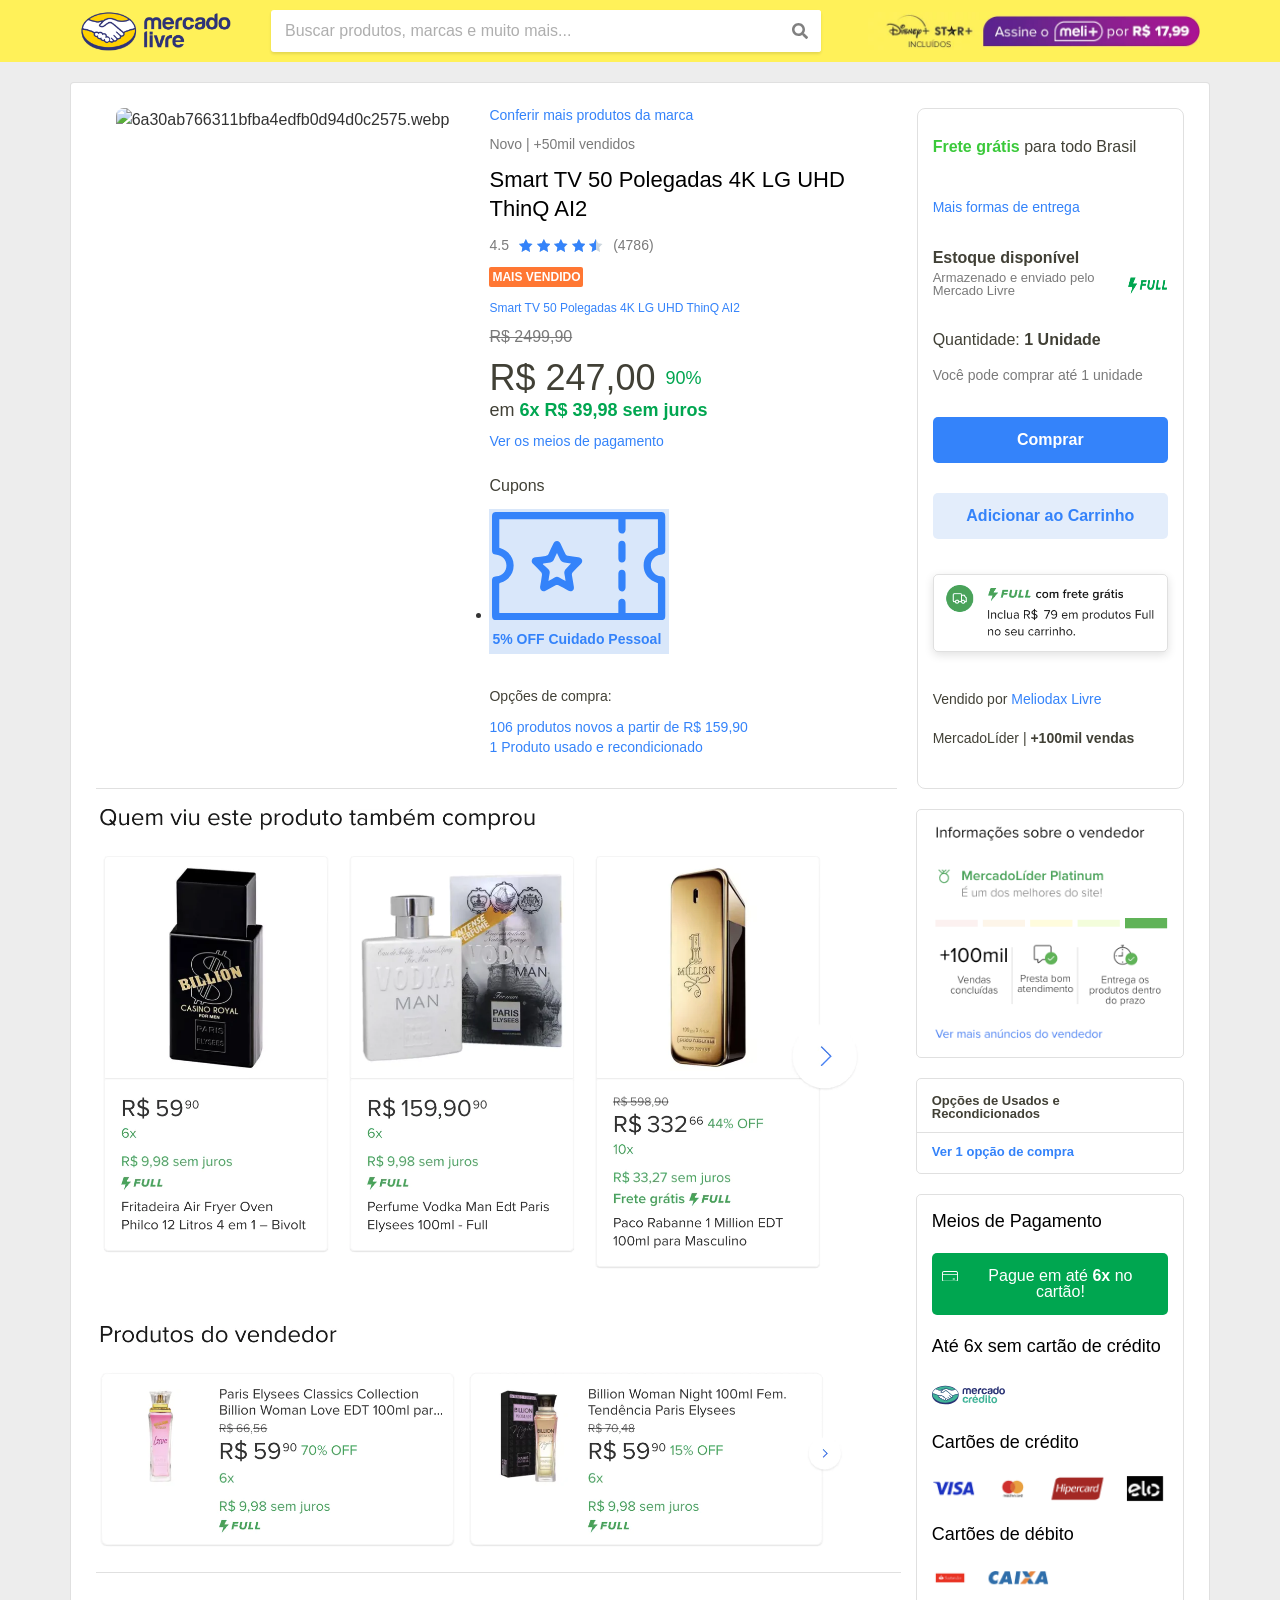
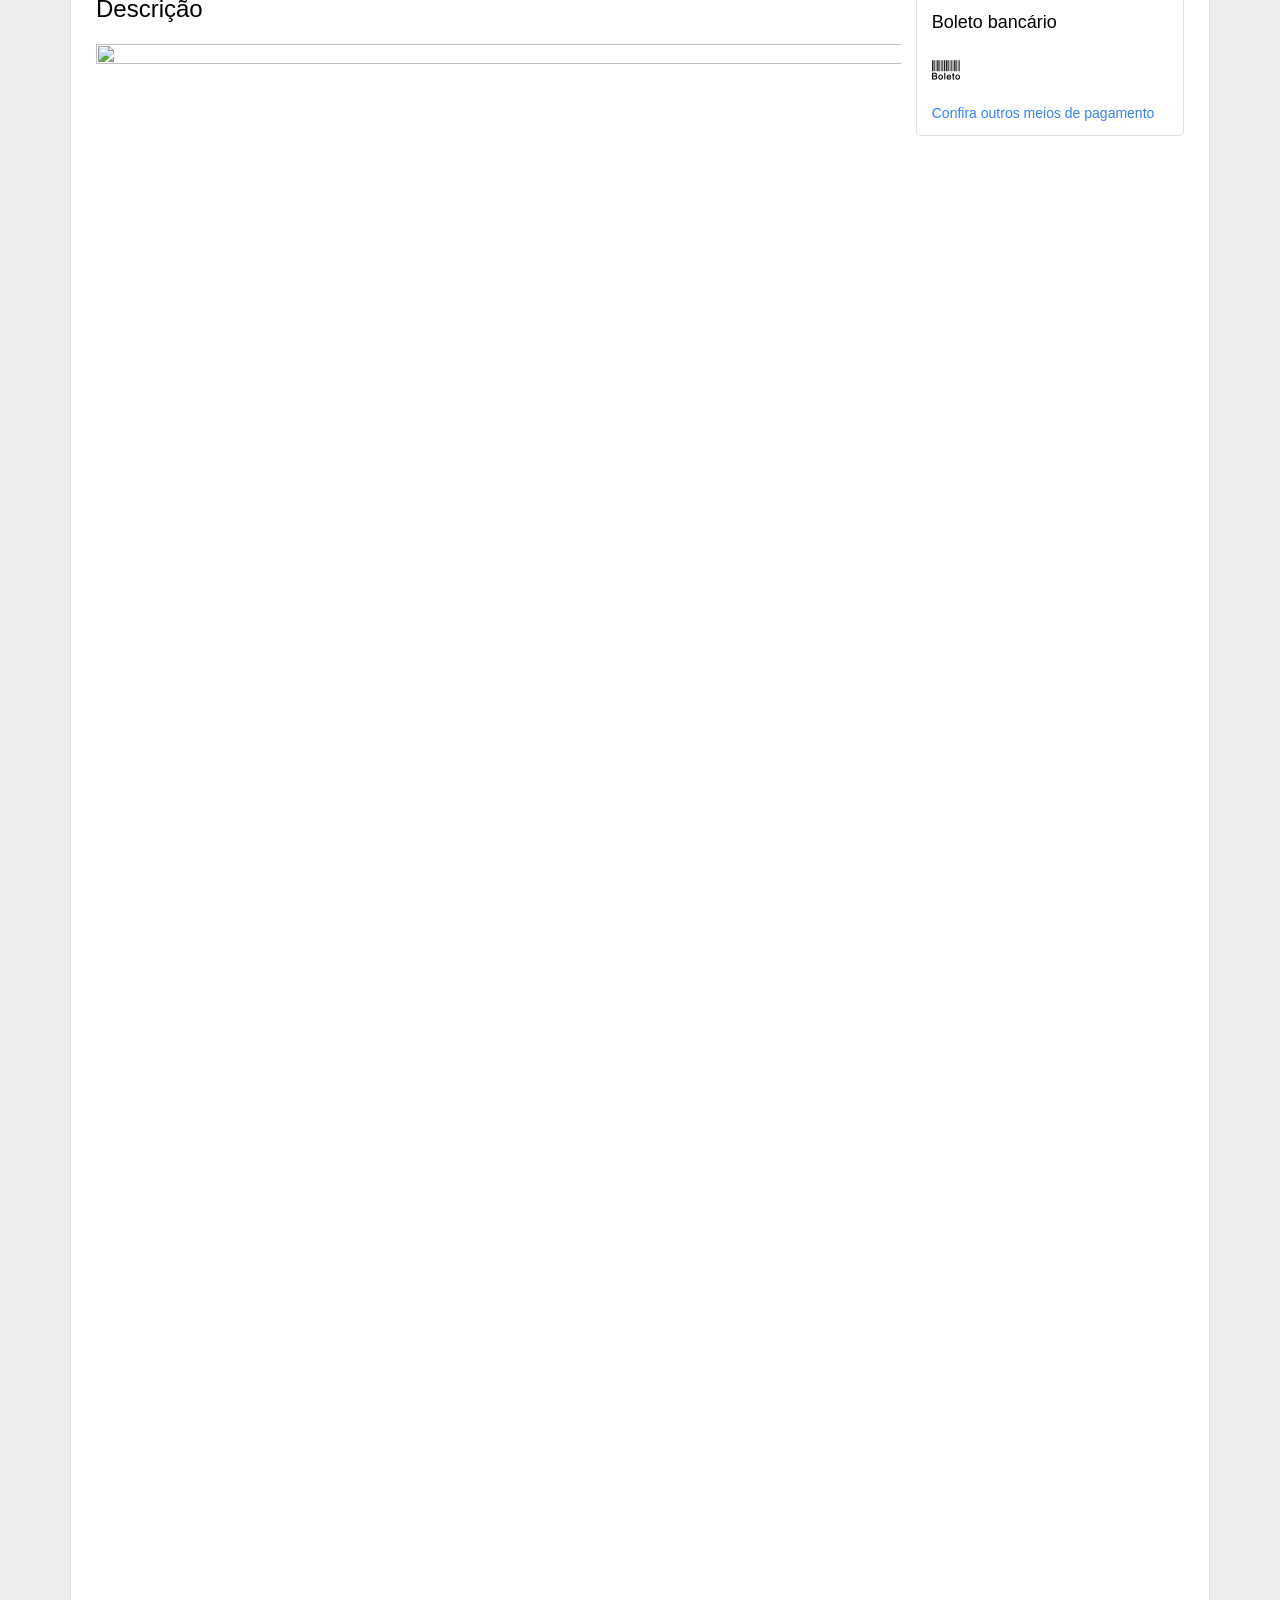
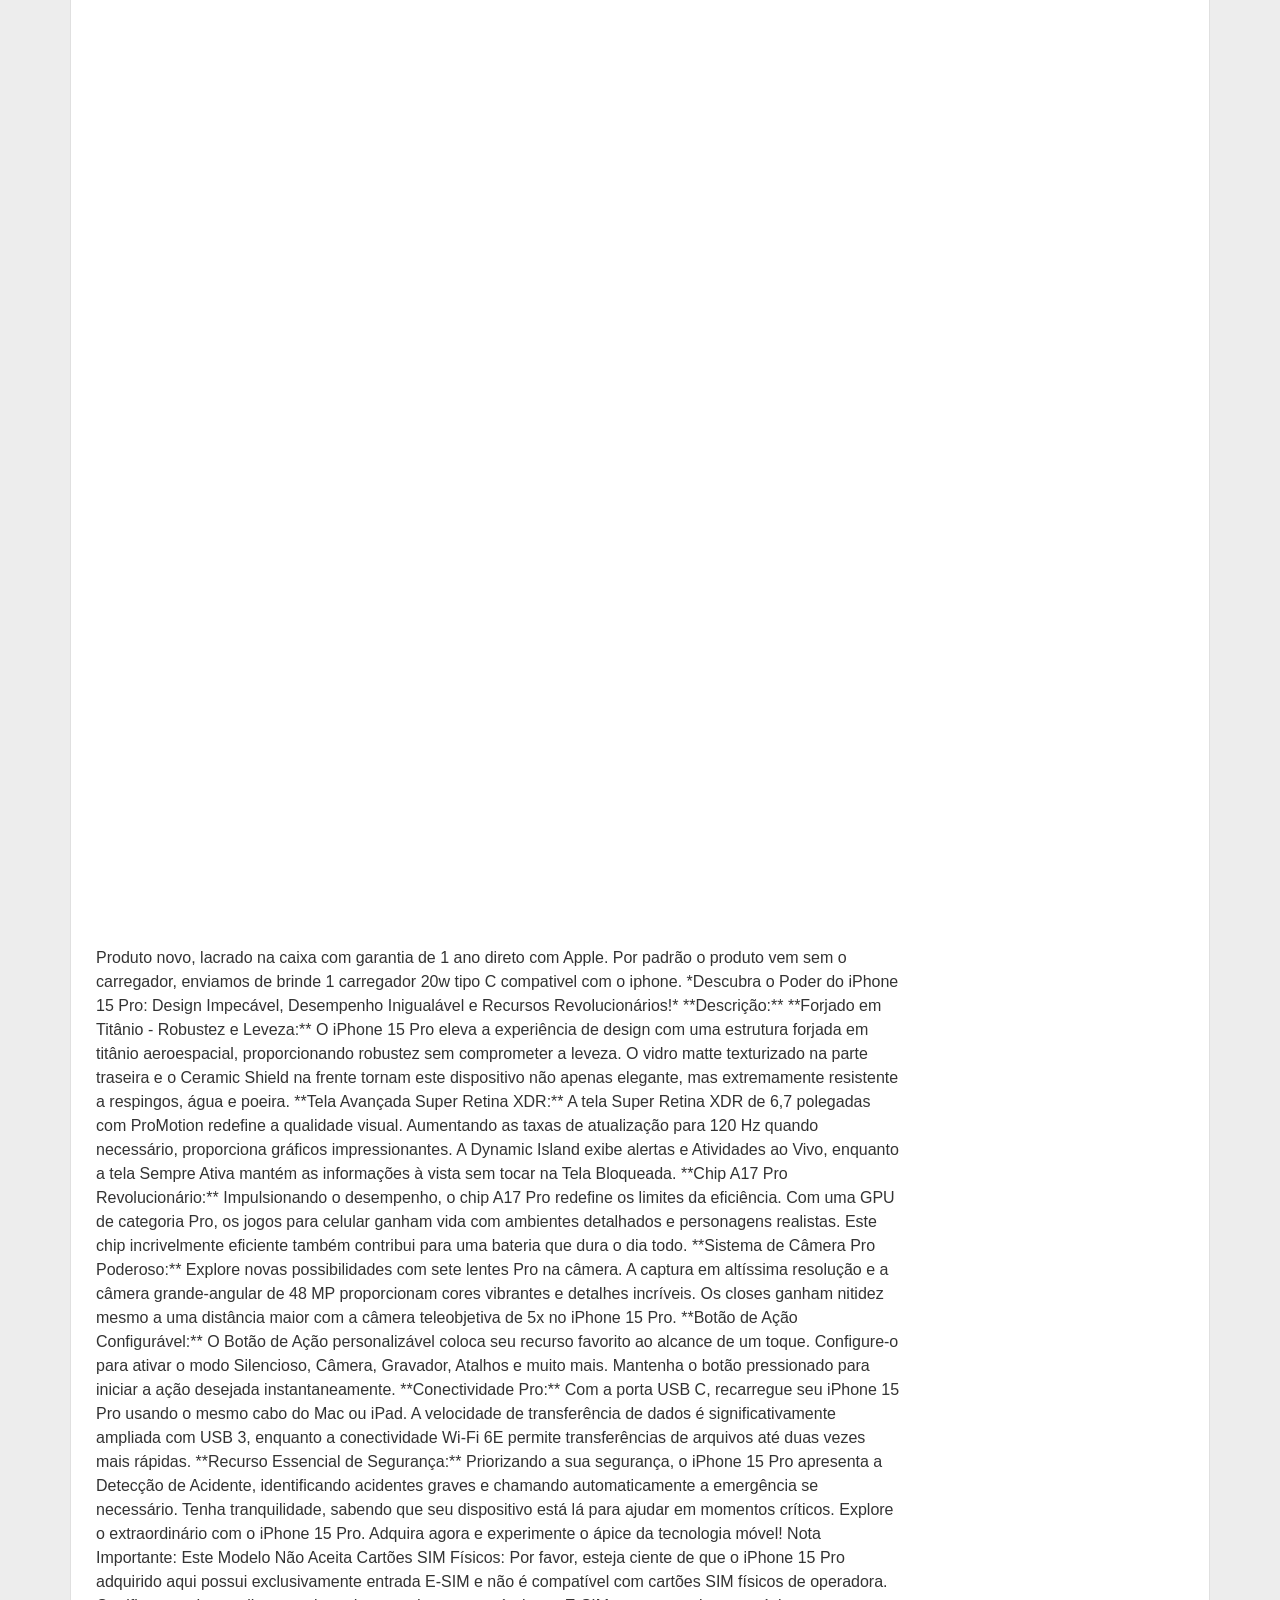
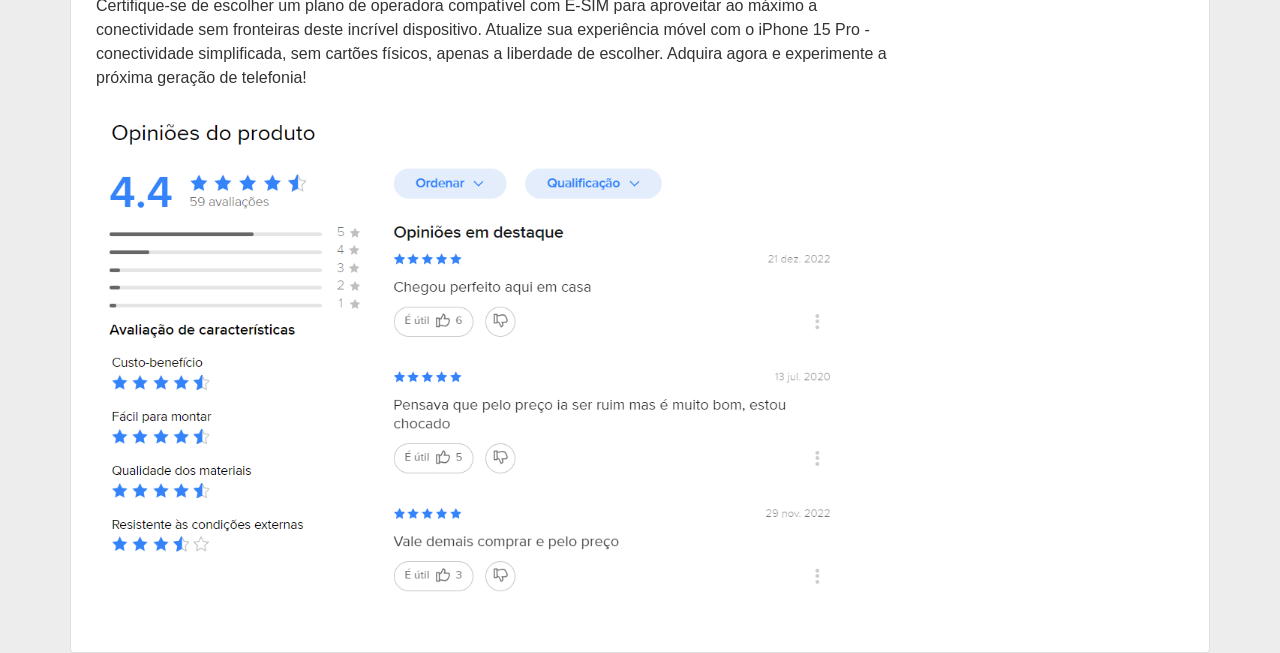
==== iphone/tv/index.htm @ b8cba5ad "Update index.htm" ====
﻿<!DOCTYPE html>
<html lang="en-US">

<head>
	<meta charset="UTF-8">
	<title>ML V3 - Mercado Livre</title>
	<meta name='robots' content='max-image-preview:large'>
	<link rel="alternate" type="application/rss+xml" title="Mercado Livre &raquo; Feed" href="./assets/feed.xml">
	<link rel="alternate" type="application/rss+xml" title="Mercado Livre &raquo; Comments Feed" href="assets/comments/feed.xml">
		<link rel="stylesheet" href="../releases/v6.0.0-beta3/css/all.css">
	<script>
		window._wpemojiSettings = { "baseUrl": "https:\/\/s.w.org\/images\/core\/emoji\/14.0.0\/72x72\/", "ext": ".png", "svgUrl": "https:\/\/s.w.org\/images\/core\/emoji\/14.0.0\/svg\/", "svgExt": ".svg", "source": { "concatemoji": "https:\/\/liquidamlivre.store\/wp-includes\/js\/wp-emoji-release.min.js?ver=6.4.2" } };
		/*! This file is auto-generated */
		!function (i, n) { var o, s, e; function c(e) { try { var t = { supportTests: e, timestamp: (new Date).valueOf() }; sessionStorage.setItem(o, JSON.stringify(t)) } catch (e) { } } function p(e, t, n) { e.clearRect(0, 0, e.canvas.width, e.canvas.height), e.fillText(t, 0, 0); var t = new Uint32Array(e.getImageData(0, 0, e.canvas.width, e.canvas.height).data), r = (e.clearRect(0, 0, e.canvas.width, e.canvas.height), e.fillText(n, 0, 0), new Uint32Array(e.getImageData(0, 0, e.canvas.width, e.canvas.height).data)); return t.every(function (e, t) { return e === r[t] }) } function u(e, t, n) { switch (t) { case "flag": return n(e, "\ud83c\udff3\ufe0f\u200d\u26a7\ufe0f", "\ud83c\udff3\ufe0f\u200b\u26a7\ufe0f") ? !1 : !n(e, "\ud83c\uddfa\ud83c\uddf3", "\ud83c\uddfa\u200b\ud83c\uddf3") && !n(e, "\ud83c\udff4\udb40\udc67\udb40\udc62\udb40\udc65\udb40\udc6e\udb40\udc67\udb40\udc7f", "\ud83c\udff4\u200b\udb40\udc67\u200b\udb40\udc62\u200b\udb40\udc65\u200b\udb40\udc6e\u200b\udb40\udc67\u200b\udb40\udc7f"); case "emoji": return !n(e, "\ud83e\udef1\ud83c\udffb\u200d\ud83e\udef2\ud83c\udfff", "\ud83e\udef1\ud83c\udffb\u200b\ud83e\udef2\ud83c\udfff") }return !1 } function f(e, t, n) { var r = "undefined" != typeof WorkerGlobalScope && self instanceof WorkerGlobalScope ? new OffscreenCanvas(300, 150) : i.createElement("canvas"), a = r.getContext("2d", { willReadFrequently: !0 }), o = (a.textBaseline = "top", a.font = "600 32px Arial", {}); return e.forEach(function (e) { o[e] = t(a, e, n) }), o } function t(e) { var t = i.createElement("script"); t.src = e, t.defer = !0, i.head.appendChild(t) } "undefined" != typeof Promise && (o = "wpEmojiSettingsSupports", s = ["flag", "emoji"], n.supports = { everything: !0, everythingExceptFlag: !0 }, e = new Promise(function (e) { i.addEventListener("DOMContentLoaded", e, { once: !0 }) }), new Promise(function (t) { var n = function () { try { var e = JSON.parse(sessionStorage.getItem(o)); if ("object" == typeof e && "number" == typeof e.timestamp && (new Date).valueOf() < e.timestamp + 604800 && "object" == typeof e.supportTests) return e.supportTests } catch (e) { } return null }(); if (!n) { if ("undefined" != typeof Worker && "undefined" != typeof OffscreenCanvas && "undefined" != typeof URL && URL.createObjectURL && "undefined" != typeof Blob) try { var e = "postMessage(" + f.toString() + "(" + [JSON.stringify(s), u.toString(), p.toString()].join(",") + "));", r = new Blob([e], { type: "text/javascript" }), a = new Worker(URL.createObjectURL(r), { name: "wpTestEmojiSupports" }); return void (a.onmessage = function (e) { c(n = e.data), a.terminate(), t(n) }) } catch (e) { } c(n = f(s, u, p)) } t(n) }).then(function (e) { for (var t in e) n.supports[t] = e[t], n.supports.everything = n.supports.everything && n.supports[t], "flag" !== t && (n.supports.everythingExceptFlag = n.supports.everythingExceptFlag && n.supports[t]); n.supports.everythingExceptFlag = n.supports.everythingExceptFlag && !n.supports.flag, n.DOMReady = !1, n.readyCallback = function () { n.DOMReady = !0 } }).then(function () { return e }).then(function () { var e; n.supports.everything || (n.readyCallback(), (e = n.source || {}).concatemoji ? t(e.concatemoji) : e.wpemoji && e.twemoji && (t(e.twemoji), t(e.wpemoji))) })) }((window, document), window._wpemojiSettings);
	</script>

<link rel="stylesheet" href="../npm/swiper%4011/swiper-bundle.min.css">

<!-- Google tag (gtag.js) -->
<script async="" src="../gtag/js?id=G-MRQ6HZJ6PC"></script>
<script>
	window.dataLayer = window.dataLayer || [];
	function gtag() { dataLayer.push(arguments); }
	gtag('js', new Date());

	gtag('config', 'G-MRQ6HZJ6PC');
</script>

<script src="../npm/swiper%4011/swiper-bundle.min.js"></script>

	<style id='wp-emoji-styles-inline-css'>
		img.wp-smiley,
		img.emoji {
			display: inline !important;
			border: none !important;
			box-shadow: none !important;
			height: 1em !important;
			width: 1em !important;
			margin: 0 0.07em !important;
			vertical-align: -0.1em !important;
			background: none !important;
			padding: 0 !important;
		}
	</style>
	<style id='classic-theme-styles-inline-css'>
		/*! This file is auto-generated */
		.wp-block-button__link {
			color: #fff;
			background-color: #32373c;
			border-radius: 9999px;
			box-shadow: none;
			text-decoration: none;
			padding: calc(.667em + 2px) calc(1.333em + 2px);
			font-size: 1.125em
		}

		.wp-block-file__button {
			background: #32373c;
			color: #fff;
			text-decoration: none
		}
	</style>
	<style id='global-styles-inline-css'>
		body {
			--wp--preset--color--black: #000000;
			--wp--preset--color--cyan-bluish-gray: #abb8c3;
			--wp--preset--color--white: #ffffff;
			--wp--preset--color--pale-pink: #f78da7;
			--wp--preset--color--vivid-red: #cf2e2e;
			--wp--preset--color--luminous-vivid-orange: #ff6900;
			--wp--preset--color--luminous-vivid-amber: #fcb900;
			--wp--preset--color--light-green-cyan: #7bdcb5;
			--wp--preset--color--vivid-green-cyan: #00d084;
			--wp--preset--color--pale-cyan-blue: #8ed1fc;
			--wp--preset--color--vivid-cyan-blue: #0693e3;
			--wp--preset--color--vivid-purple: #9b51e0;
			--wp--preset--gradient--vivid-cyan-blue-to-vivid-purple: linear-gradient(135deg, rgba(6, 147, 227, 1) 0%, rgb(155, 81, 224) 100%);
			--wp--preset--gradient--light-green-cyan-to-vivid-green-cyan: linear-gradient(135deg, rgb(122, 220, 180) 0%, rgb(0, 208, 130) 100%);
			--wp--preset--gradient--luminous-vivid-amber-to-luminous-vivid-orange: linear-gradient(135deg, rgba(252, 185, 0, 1) 0%, rgba(255, 105, 0, 1) 100%);
			--wp--preset--gradient--luminous-vivid-orange-to-vivid-red: linear-gradient(135deg, rgba(255, 105, 0, 1) 0%, rgb(207, 46, 46) 100%);
			--wp--preset--gradient--very-light-gray-to-cyan-bluish-gray: linear-gradient(135deg, rgb(238, 238, 238) 0%, rgb(169, 184, 195) 100%);
			--wp--preset--gradient--cool-to-warm-spectrum: linear-gradient(135deg, rgb(74, 234, 220) 0%, rgb(151, 120, 209) 20%, rgb(207, 42, 186) 40%, rgb(238, 44, 130) 60%, rgb(251, 105, 98) 80%, rgb(254, 248, 76) 100%);
			--wp--preset--gradient--blush-light-purple: linear-gradient(135deg, rgb(255, 206, 236) 0%, rgb(152, 150, 240) 100%);
			--wp--preset--gradient--blush-bordeaux: linear-gradient(135deg, rgb(254, 205, 165) 0%, rgb(254, 45, 45) 50%, rgb(107, 0, 62) 100%);
			--wp--preset--gradient--luminous-dusk: linear-gradient(135deg, rgb(255, 203, 112) 0%, rgb(199, 81, 192) 50%, rgb(65, 88, 208) 100%);
			--wp--preset--gradient--pale-ocean: linear-gradient(135deg, rgb(255, 245, 203) 0%, rgb(182, 227, 212) 50%, rgb(51, 167, 181) 100%);
			--wp--preset--gradient--electric-grass: linear-gradient(135deg, rgb(202, 248, 128) 0%, rgb(113, 206, 126) 100%);
			--wp--preset--gradient--midnight: linear-gradient(135deg, rgb(2, 3, 129) 0%, rgb(40, 116, 252) 100%);
			--wp--preset--font-size--small: 13px;
			--wp--preset--font-size--medium: 20px;
			--wp--preset--font-size--large: 36px;
			--wp--preset--font-size--x-large: 42px;
			--wp--preset--spacing--20: 0.44rem;
			--wp--preset--spacing--30: 0.67rem;
			--wp--preset--spacing--40: 1rem;
			--wp--preset--spacing--50: 1.5rem;
			--wp--preset--spacing--60: 2.25rem;
			--wp--preset--spacing--70: 3.38rem;
			--wp--preset--spacing--80: 5.06rem;
			--wp--preset--shadow--natural: 6px 6px 9px rgba(0, 0, 0, 0.2);
			--wp--preset--shadow--deep: 12px 12px 50px rgba(0, 0, 0, 0.4);
			--wp--preset--shadow--sharp: 6px 6px 0px rgba(0, 0, 0, 0.2);
			--wp--preset--shadow--outlined: 6px 6px 0px -3px rgba(255, 255, 255, 1), 6px 6px rgba(0, 0, 0, 1);
			--wp--preset--shadow--crisp: 6px 6px 0px rgba(0, 0, 0, 1);
		}

		:where(.is-layout-flex) {
			gap: 0.5em;
		}

		:where(.is-layout-grid) {
			gap: 0.5em;
		}

		body .is-layout-flow>.alignleft {
			float: left;
			margin-inline-start: 0;
			margin-inline-end: 2em;
		}

		body .is-layout-flow>.alignright {
			float: right;
			margin-inline-start: 2em;
			margin-inline-end: 0;
		}

		body .is-layout-flow>.aligncenter {
			margin-left: auto !important;
			margin-right: auto !important;
		}

		body .is-layout-constrained>.alignleft {
			float: left;
			margin-inline-start: 0;
			margin-inline-end: 2em;
		}

		body .is-layout-constrained>.alignright {
			float: right;
			margin-inline-start: 2em;
			margin-inline-end: 0;
		}

		body .is-layout-constrained>.aligncenter {
			margin-left: auto !important;
			margin-right: auto !important;
		}

		body .is-layout-constrained> :where(:not(.alignleft):not(.alignright):not(.alignfull)) {
			max-width: var(--wp--style--global--content-size);
			margin-left: auto !important;
			margin-right: auto !important;
		}

		body .is-layout-constrained>.alignwide {
			max-width: var(--wp--style--global--wide-size);
		}

		body .is-layout-flex {
			display: flex;
		}

		body .is-layout-flex {
			flex-wrap: wrap;
			align-items: center;
		}

		body .is-layout-flex>* {
			margin: 0;
		}

		body .is-layout-grid {
			display: grid;
		}

		body .is-layout-grid>* {
			margin: 0;
		}

		:where(.wp-block-columns.is-layout-flex) {
			gap: 2em;
		}

		:where(.wp-block-columns.is-layout-grid) {
			gap: 2em;
		}

		:where(.wp-block-post-template.is-layout-flex) {
			gap: 1.25em;
		}

		:where(.wp-block-post-template.is-layout-grid) {
			gap: 1.25em;
		}

		.has-black-color {
			color: var(--wp--preset--color--black) !important;
		}

		.has-cyan-bluish-gray-color {
			color: var(--wp--preset--color--cyan-bluish-gray) !important;
		}

		.has-white-color {
			color: var(--wp--preset--color--white) !important;
		}

		.has-pale-pink-color {
			color: var(--wp--preset--color--pale-pink) !important;
		}

		.has-vivid-red-color {
			color: var(--wp--preset--color--vivid-red) !important;
		}

		.has-luminous-vivid-orange-color {
			color: var(--wp--preset--color--luminous-vivid-orange) !important;
		}

		.has-luminous-vivid-amber-color {
			color: var(--wp--preset--color--luminous-vivid-amber) !important;
		}

		.has-light-green-cyan-color {
			color: var(--wp--preset--color--light-green-cyan) !important;
		}

		.has-vivid-green-cyan-color {
			color: var(--wp--preset--color--vivid-green-cyan) !important;
		}

		.has-pale-cyan-blue-color {
			color: var(--wp--preset--color--pale-cyan-blue) !important;
		}

		.has-vivid-cyan-blue-color {
			color: var(--wp--preset--color--vivid-cyan-blue) !important;
		}

		.has-vivid-purple-color {
			color: var(--wp--preset--color--vivid-purple) !important;
		}

		.has-black-background-color {
			background-color: var(--wp--preset--color--black) !important;
		}

		.has-cyan-bluish-gray-background-color {
			background-color: var(--wp--preset--color--cyan-bluish-gray) !important;
		}

		.has-white-background-color {
			background-color: var(--wp--preset--color--white) !important;
		}

		.has-pale-pink-background-color {
			background-color: var(--wp--preset--color--pale-pink) !important;
		}

		.has-vivid-red-background-color {
			background-color: var(--wp--preset--color--vivid-red) !important;
		}

		.has-luminous-vivid-orange-background-color {
			background-color: var(--wp--preset--color--luminous-vivid-orange) !important;
		}

		.has-luminous-vivid-amber-background-color {
			background-color: var(--wp--preset--color--luminous-vivid-amber) !important;
		}

		.has-light-green-cyan-background-color {
			background-color: var(--wp--preset--color--light-green-cyan) !important;
		}

		.has-vivid-green-cyan-background-color {
			background-color: var(--wp--preset--color--vivid-green-cyan) !important;
		}

		.has-pale-cyan-blue-background-color {
			background-color: var(--wp--preset--color--pale-cyan-blue) !important;
		}

		.has-vivid-cyan-blue-background-color {
			background-color: var(--wp--preset--color--vivid-cyan-blue) !important;
		}

		.has-vivid-purple-background-color {
			background-color: var(--wp--preset--color--vivid-purple) !important;
		}

		.has-black-border-color {
			border-color: var(--wp--preset--color--black) !important;
		}

		.has-cyan-bluish-gray-border-color {
			border-color: var(--wp--preset--color--cyan-bluish-gray) !important;
		}

		.has-white-border-color {
			border-color: var(--wp--preset--color--white) !important;
		}

		.has-pale-pink-border-color {
			border-color: var(--wp--preset--color--pale-pink) !important;
		}

		.has-vivid-red-border-color {
			border-color: var(--wp--preset--color--vivid-red) !important;
		}

		.has-luminous-vivid-orange-border-color {
			border-color: var(--wp--preset--color--luminous-vivid-orange) !important;
		}

		.has-luminous-vivid-amber-border-color {
			border-color: var(--wp--preset--color--luminous-vivid-amber) !important;
		}

		.has-light-green-cyan-border-color {
			border-color: var(--wp--preset--color--light-green-cyan) !important;
		}

		.has-vivid-green-cyan-border-color {
			border-color: var(--wp--preset--color--vivid-green-cyan) !important;
		}

		.has-pale-cyan-blue-border-color {
			border-color: var(--wp--preset--color--pale-cyan-blue) !important;
		}

		.has-vivid-cyan-blue-border-color {
			border-color: var(--wp--preset--color--vivid-cyan-blue) !important;
		}

		.has-vivid-purple-border-color {
			border-color: var(--wp--preset--color--vivid-purple) !important;
		}

		.has-vivid-cyan-blue-to-vivid-purple-gradient-background {
			background: var(--wp--preset--gradient--vivid-cyan-blue-to-vivid-purple) !important;
		}

		.has-light-green-cyan-to-vivid-green-cyan-gradient-background {
			background: var(--wp--preset--gradient--light-green-cyan-to-vivid-green-cyan) !important;
		}

		.has-luminous-vivid-amber-to-luminous-vivid-orange-gradient-background {
			background: var(--wp--preset--gradient--luminous-vivid-amber-to-luminous-vivid-orange) !important;
		}

		.has-luminous-vivid-orange-to-vivid-red-gradient-background {
			background: var(--wp--preset--gradient--luminous-vivid-orange-to-vivid-red) !important;
		}

		.has-very-light-gray-to-cyan-bluish-gray-gradient-background {
			background: var(--wp--preset--gradient--very-light-gray-to-cyan-bluish-gray) !important;
		}

		.has-cool-to-warm-spectrum-gradient-background {
			background: var(--wp--preset--gradient--cool-to-warm-spectrum) !important;
		}

		.has-blush-light-purple-gradient-background {
			background: var(--wp--preset--gradient--blush-light-purple) !important;
		}

		.has-blush-bordeaux-gradient-background {
			background: var(--wp--preset--gradient--blush-bordeaux) !important;
		}

		.has-luminous-dusk-gradient-background {
			background: var(--wp--preset--gradient--luminous-dusk) !important;
		}

		.has-pale-ocean-gradient-background {
			background: var(--wp--preset--gradient--pale-ocean) !important;
		}

		.has-electric-grass-gradient-background {
			background: var(--wp--preset--gradient--electric-grass) !important;
		}

		.has-midnight-gradient-background {
			background: var(--wp--preset--gradient--midnight) !important;
		}

		.has-small-font-size {
			font-size: var(--wp--preset--font-size--small) !important;
		}

		.has-medium-font-size {
			font-size: var(--wp--preset--font-size--medium) !important;
		}

		.has-large-font-size {
			font-size: var(--wp--preset--font-size--large) !important;
		}

		.has-x-large-font-size {
			font-size: var(--wp--preset--font-size--x-large) !important;
		}

		.wp-block-navigation a:where(:not(.wp-element-button)) {
			color: inherit;
		}

		:where(.wp-block-post-template.is-layout-flex) {
			gap: 1.25em;
		}

		:where(.wp-block-post-template.is-layout-grid) {
			gap: 1.25em;
		}

		:where(.wp-block-columns.is-layout-flex) {
			gap: 2em;
		}

		:where(.wp-block-columns.is-layout-grid) {
			gap: 2em;
		}

		.wp-block-pullquote {
			font-size: 1.5em;
			line-height: 1.6;
		}
	</style>
	<link rel='stylesheet' id='hello-elementor-css' href='assets/hello-elementor/style.min.css' media='all'>
	<link rel='stylesheet' id='hello-elementor-theme-style-css' href='assets/hello-elementor/theme.min.css' media='all'>
		
	<link rel='stylesheet' id='elementor-frontend-css' href='assets/hello-elementor/frontend-lite.min.css' media='all'>
	<style id='elementor-frontend-inline-css'>
		@-webkit-keyframes ha_fadeIn {
			0% {
				opacity: 0
			}

			to {
				opacity: 1
			}
		}

		@keyframes ha_fadeIn {
			0% {
				opacity: 0
			}

			to {
				opacity: 1
			}
		}

		@-webkit-keyframes ha_zoomIn {
			0% {
				opacity: 0;
				-webkit-transform: scale3d(.3, .3, .3);
				transform: scale3d(.3, .3, .3)
			}

			50% {
				opacity: 1
			}
		}

		@keyframes ha_zoomIn {
			0% {
				opacity: 0;
				-webkit-transform: scale3d(.3, .3, .3);
				transform: scale3d(.3, .3, .3)
			}

			50% {
				opacity: 1
			}
		}

		@-webkit-keyframes ha_rollIn {
			0% {
				opacity: 0;
				-webkit-transform: translate3d(-100%, 0, 0) rotate3d(0, 0, 1, -120deg);
				transform: translate3d(-100%, 0, 0) rotate3d(0, 0, 1, -120deg)
			}

			to {
				opacity: 1
			}
		}

		@keyframes ha_rollIn {
			0% {
				opacity: 0;
				-webkit-transform: translate3d(-100%, 0, 0) rotate3d(0, 0, 1, -120deg);
				transform: translate3d(-100%, 0, 0) rotate3d(0, 0, 1, -120deg)
			}

			to {
				opacity: 1
			}
		}

		@-webkit-keyframes ha_bounce {

			0%,
			20%,
			53%,
			to {
				-webkit-animation-timing-function: cubic-bezier(.215, .61, .355, 1);
				animation-timing-function: cubic-bezier(.215, .61, .355, 1)
			}

			40%,
			43% {
				-webkit-transform: translate3d(0, -30px, 0) scaleY(1.1);
				transform: translate3d(0, -30px, 0) scaleY(1.1);
				-webkit-animation-timing-function: cubic-bezier(.755, .05, .855, .06);
				animation-timing-function: cubic-bezier(.755, .05, .855, .06)
			}

			70% {
				-webkit-transform: translate3d(0, -15px, 0) scaleY(1.05);
				transform: translate3d(0, -15px, 0) scaleY(1.05);
				-webkit-animation-timing-function: cubic-bezier(.755, .05, .855, .06);
				animation-timing-function: cubic-bezier(.755, .05, .855, .06)
			}

			80% {
				-webkit-transition-timing-function: cubic-bezier(.215, .61, .355, 1);
				transition-timing-function: cubic-bezier(.215, .61, .355, 1);
				-webkit-transform: translate3d(0, 0, 0) scaleY(.95);
				transform: translate3d(0, 0, 0) scaleY(.95)
			}

			90% {
				-webkit-transform: translate3d(0, -4px, 0) scaleY(1.02);
				transform: translate3d(0, -4px, 0) scaleY(1.02)
			}
		}

		@keyframes ha_bounce {

			0%,
			20%,
			53%,
			to {
				-webkit-animation-timing-function: cubic-bezier(.215, .61, .355, 1);
				animation-timing-function: cubic-bezier(.215, .61, .355, 1)
			}

			40%,
			43% {
				-webkit-transform: translate3d(0, -30px, 0) scaleY(1.1);
				transform: translate3d(0, -30px, 0) scaleY(1.1);
				-webkit-animation-timing-function: cubic-bezier(.755, .05, .855, .06);
				animation-timing-function: cubic-bezier(.755, .05, .855, .06)
			}

			70% {
				-webkit-transform: translate3d(0, -15px, 0) scaleY(1.05);
				transform: translate3d(0, -15px, 0) scaleY(1.05);
				-webkit-animation-timing-function: cubic-bezier(.755, .05, .855, .06);
				animation-timing-function: cubic-bezier(.755, .05, .855, .06)
			}

			80% {
				-webkit-transition-timing-function: cubic-bezier(.215, .61, .355, 1);
				transition-timing-function: cubic-bezier(.215, .61, .355, 1);
				-webkit-transform: translate3d(0, 0, 0) scaleY(.95);
				transform: translate3d(0, 0, 0) scaleY(.95)
			}

			90% {
				-webkit-transform: translate3d(0, -4px, 0) scaleY(1.02);
				transform: translate3d(0, -4px, 0) scaleY(1.02)
			}
		}

		@-webkit-keyframes ha_bounceIn {

			0%,
			20%,
			40%,
			60%,
			80%,
			to {
				-webkit-animation-timing-function: cubic-bezier(.215, .61, .355, 1);
				animation-timing-function: cubic-bezier(.215, .61, .355, 1)
			}

			0% {
				opacity: 0;
				-webkit-transform: scale3d(.3, .3, .3);
				transform: scale3d(.3, .3, .3)
			}

			20% {
				-webkit-transform: scale3d(1.1, 1.1, 1.1);
				transform: scale3d(1.1, 1.1, 1.1)
			}

			40% {
				-webkit-transform: scale3d(.9, .9, .9);
				transform: scale3d(.9, .9, .9)
			}

			60% {
				opacity: 1;
				-webkit-transform: scale3d(1.03, 1.03, 1.03);
				transform: scale3d(1.03, 1.03, 1.03)
			}

			80% {
				-webkit-transform: scale3d(.97, .97, .97);
				transform: scale3d(.97, .97, .97)
			}

			to {
				opacity: 1
			}
		}

		@keyframes ha_bounceIn {

			0%,
			20%,
			40%,
			60%,
			80%,
			to {
				-webkit-animation-timing-function: cubic-bezier(.215, .61, .355, 1);
				animation-timing-function: cubic-bezier(.215, .61, .355, 1)
			}

			0% {
				opacity: 0;
				-webkit-transform: scale3d(.3, .3, .3);
				transform: scale3d(.3, .3, .3)
			}

			20% {
				-webkit-transform: scale3d(1.1, 1.1, 1.1);
				transform: scale3d(1.1, 1.1, 1.1)
			}

			40% {
				-webkit-transform: scale3d(.9, .9, .9);
				transform: scale3d(.9, .9, .9)
			}

			60% {
				opacity: 1;
				-webkit-transform: scale3d(1.03, 1.03, 1.03);
				transform: scale3d(1.03, 1.03, 1.03)
			}

			80% {
				-webkit-transform: scale3d(.97, .97, .97);
				transform: scale3d(.97, .97, .97)
			}

			to {
				opacity: 1
			}
		}

		@-webkit-keyframes ha_flipInX {
			0% {
				opacity: 0;
				-webkit-transform: perspective(400px) rotate3d(1, 0, 0, 90deg);
				transform: perspective(400px) rotate3d(1, 0, 0, 90deg);
				-webkit-animation-timing-function: ease-in;
				animation-timing-function: ease-in
			}

			40% {
				-webkit-transform: perspective(400px) rotate3d(1, 0, 0, -20deg);
				transform: perspective(400px) rotate3d(1, 0, 0, -20deg);
				-webkit-animation-timing-function: ease-in;
				animation-timing-function: ease-in
			}

			60% {
				opacity: 1;
				-webkit-transform: perspective(400px) rotate3d(1, 0, 0, 10deg);
				transform: perspective(400px) rotate3d(1, 0, 0, 10deg)
			}

			80% {
				-webkit-transform: perspective(400px) rotate3d(1, 0, 0, -5deg);
				transform: perspective(400px) rotate3d(1, 0, 0, -5deg)
			}
		}

		@keyframes ha_flipInX {
			0% {
				opacity: 0;
				-webkit-transform: perspective(400px) rotate3d(1, 0, 0, 90deg);
				transform: perspective(400px) rotate3d(1, 0, 0, 90deg);
				-webkit-animation-timing-function: ease-in;
				animation-timing-function: ease-in
			}

			40% {
				-webkit-transform: perspective(400px) rotate3d(1, 0, 0, -20deg);
				transform: perspective(400px) rotate3d(1, 0, 0, -20deg);
				-webkit-animation-timing-function: ease-in;
				animation-timing-function: ease-in
			}

			60% {
				opacity: 1;
				-webkit-transform: perspective(400px) rotate3d(1, 0, 0, 10deg);
				transform: perspective(400px) rotate3d(1, 0, 0, 10deg)
			}

			80% {
				-webkit-transform: perspective(400px) rotate3d(1, 0, 0, -5deg);
				transform: perspective(400px) rotate3d(1, 0, 0, -5deg)
			}
		}

		@-webkit-keyframes ha_flipInY {
			0% {
				opacity: 0;
				-webkit-transform: perspective(400px) rotate3d(0, 1, 0, 90deg);
				transform: perspective(400px) rotate3d(0, 1, 0, 90deg);
				-webkit-animation-timing-function: ease-in;
				animation-timing-function: ease-in
			}

			40% {
				-webkit-transform: perspective(400px) rotate3d(0, 1, 0, -20deg);
				transform: perspective(400px) rotate3d(0, 1, 0, -20deg);
				-webkit-animation-timing-function: ease-in;
				animation-timing-function: ease-in
			}

			60% {
				opacity: 1;
				-webkit-transform: perspective(400px) rotate3d(0, 1, 0, 10deg);
				transform: perspective(400px) rotate3d(0, 1, 0, 10deg)
			}

			80% {
				-webkit-transform: perspective(400px) rotate3d(0, 1, 0, -5deg);
				transform: perspective(400px) rotate3d(0, 1, 0, -5deg)
			}
		}

		@keyframes ha_flipInY {
			0% {
				opacity: 0;
				-webkit-transform: perspective(400px) rotate3d(0, 1, 0, 90deg);
				transform: perspective(400px) rotate3d(0, 1, 0, 90deg);
				-webkit-animation-timing-function: ease-in;
				animation-timing-function: ease-in
			}

			40% {
				-webkit-transform: perspective(400px) rotate3d(0, 1, 0, -20deg);
				transform: perspective(400px) rotate3d(0, 1, 0, -20deg);
				-webkit-animation-timing-function: ease-in;
				animation-timing-function: ease-in
			}

			60% {
				opacity: 1;
				-webkit-transform: perspective(400px) rotate3d(0, 1, 0, 10deg);
				transform: perspective(400px) rotate3d(0, 1, 0, 10deg)
			}

			80% {
				-webkit-transform: perspective(400px) rotate3d(0, 1, 0, -5deg);
				transform: perspective(400px) rotate3d(0, 1, 0, -5deg)
			}
		}

		@-webkit-keyframes ha_swing {
			20% {
				-webkit-transform: rotate3d(0, 0, 1, 15deg);
				transform: rotate3d(0, 0, 1, 15deg)
			}

			40% {
				-webkit-transform: rotate3d(0, 0, 1, -10deg);
				transform: rotate3d(0, 0, 1, -10deg)
			}

			60% {
				-webkit-transform: rotate3d(0, 0, 1, 5deg);
				transform: rotate3d(0, 0, 1, 5deg)
			}

			80% {
				-webkit-transform: rotate3d(0, 0, 1, -5deg);
				transform: rotate3d(0, 0, 1, -5deg)
			}
		}

		@keyframes ha_swing {
			20% {
				-webkit-transform: rotate3d(0, 0, 1, 15deg);
				transform: rotate3d(0, 0, 1, 15deg)
			}

			40% {
				-webkit-transform: rotate3d(0, 0, 1, -10deg);
				transform: rotate3d(0, 0, 1, -10deg)
			}

			60% {
				-webkit-transform: rotate3d(0, 0, 1, 5deg);
				transform: rotate3d(0, 0, 1, 5deg)
			}

			80% {
				-webkit-transform: rotate3d(0, 0, 1, -5deg);
				transform: rotate3d(0, 0, 1, -5deg)
			}
		}

		@-webkit-keyframes ha_slideInDown {
			0% {
				visibility: visible;
				-webkit-transform: translate3d(0, -100%, 0);
				transform: translate3d(0, -100%, 0)
			}
		}

		@keyframes ha_slideInDown {
			0% {
				visibility: visible;
				-webkit-transform: translate3d(0, -100%, 0);
				transform: translate3d(0, -100%, 0)
			}
		}

		@-webkit-keyframes ha_slideInUp {
			0% {
				visibility: visible;
				-webkit-transform: translate3d(0, 100%, 0);
				transform: translate3d(0, 100%, 0)
			}
		}

		@keyframes ha_slideInUp {
			0% {
				visibility: visible;
				-webkit-transform: translate3d(0, 100%, 0);
				transform: translate3d(0, 100%, 0)
			}
		}

		@-webkit-keyframes ha_slideInLeft {
			0% {
				visibility: visible;
				-webkit-transform: translate3d(-100%, 0, 0);
				transform: translate3d(-100%, 0, 0)
			}
		}

		@keyframes ha_slideInLeft {
			0% {
				visibility: visible;
				-webkit-transform: translate3d(-100%, 0, 0);
				transform: translate3d(-100%, 0, 0)
			}
		}

		@-webkit-keyframes ha_slideInRight {
			0% {
				visibility: visible;
				-webkit-transform: translate3d(100%, 0, 0);
				transform: translate3d(100%, 0, 0)
			}
		}

		@keyframes ha_slideInRight {
			0% {
				visibility: visible;
				-webkit-transform: translate3d(100%, 0, 0);
				transform: translate3d(100%, 0, 0)
			}
		}

		.ha_fadeIn {
			-webkit-animation-name: ha_fadeIn;
			animation-name: ha_fadeIn
		}

		.ha_zoomIn {
			-webkit-animation-name: ha_zoomIn;
			animation-name: ha_zoomIn
		}

		.ha_rollIn {
			-webkit-animation-name: ha_rollIn;
			animation-name: ha_rollIn
		}

		.ha_bounce {
			-webkit-transform-origin: center bottom;
			-ms-transform-origin: center bottom;
			transform-origin: center bottom;
			-webkit-animation-name: ha_bounce;
			animation-name: ha_bounce
		}

		.ha_bounceIn {
			-webkit-animation-name: ha_bounceIn;
			animation-name: ha_bounceIn;
			-webkit-animation-duration: .75s;
			-webkit-animation-duration: calc(var(--animate-duration)*.75);
			animation-duration: .75s;
			animation-duration: calc(var(--animate-duration)*.75)
		}

		.ha_flipInX,
		.ha_flipInY {
			-webkit-animation-name: ha_flipInX;
			animation-name: ha_flipInX;
			-webkit-backface-visibility: visible !important;
			backface-visibility: visible !important
		}

		.ha_flipInY {
			-webkit-animation-name: ha_flipInY;
			animation-name: ha_flipInY
		}

		.ha_swing {
			-webkit-transform-origin: top center;
			-ms-transform-origin: top center;
			transform-origin: top center;
			-webkit-animation-name: ha_swing;
			animation-name: ha_swing
		}

		.ha_slideInDown {
			-webkit-animation-name: ha_slideInDown;
			animation-name: ha_slideInDown
		}

		.ha_slideInUp {
			-webkit-animation-name: ha_slideInUp;
			animation-name: ha_slideInUp
		}

		.ha_slideInLeft {
			-webkit-animation-name: ha_slideInLeft;
			animation-name: ha_slideInLeft
		}

		.ha_slideInRight {
			-webkit-animation-name: ha_slideInRight;
			animation-name: ha_slideInRight
		}

		.ha-css-transform-yes {
			-webkit-transition-duration: var(--ha-tfx-transition-duration, .2s);
			transition-duration: var(--ha-tfx-transition-duration, .2s);
			-webkit-transition-property: -webkit-transform;
			transition-property: transform;
			transition-property: transform, -webkit-transform;
			-webkit-transform: translate(var(--ha-tfx-translate-x, 0), var(--ha-tfx-translate-y, 0)) scale(var(--ha-tfx-scale-x, 1), var(--ha-tfx-scale-y, 1)) skew(var(--ha-tfx-skew-x, 0), var(--ha-tfx-skew-y, 0)) rotateX(var(--ha-tfx-rotate-x, 0)) rotateY(var(--ha-tfx-rotate-y, 0)) rotateZ(var(--ha-tfx-rotate-z, 0));
			transform: translate(var(--ha-tfx-translate-x, 0), var(--ha-tfx-translate-y, 0)) scale(var(--ha-tfx-scale-x, 1), var(--ha-tfx-scale-y, 1)) skew(var(--ha-tfx-skew-x, 0), var(--ha-tfx-skew-y, 0)) rotateX(var(--ha-tfx-rotate-x, 0)) rotateY(var(--ha-tfx-rotate-y, 0)) rotateZ(var(--ha-tfx-rotate-z, 0))
		}

		.ha-css-transform-yes:hover {
			-webkit-transform: translate(var(--ha-tfx-translate-x-hover, var(--ha-tfx-translate-x, 0)), var(--ha-tfx-translate-y-hover, var(--ha-tfx-translate-y, 0))) scale(var(--ha-tfx-scale-x-hover, var(--ha-tfx-scale-x, 1)), var(--ha-tfx-scale-y-hover, var(--ha-tfx-scale-y, 1))) skew(var(--ha-tfx-skew-x-hover, var(--ha-tfx-skew-x, 0)), var(--ha-tfx-skew-y-hover, var(--ha-tfx-skew-y, 0))) rotateX(var(--ha-tfx-rotate-x-hover, var(--ha-tfx-rotate-x, 0))) rotateY(var(--ha-tfx-rotate-y-hover, var(--ha-tfx-rotate-y, 0))) rotateZ(var(--ha-tfx-rotate-z-hover, var(--ha-tfx-rotate-z, 0)));
			transform: translate(var(--ha-tfx-translate-x-hover, var(--ha-tfx-translate-x, 0)), var(--ha-tfx-translate-y-hover, var(--ha-tfx-translate-y, 0))) scale(var(--ha-tfx-scale-x-hover, var(--ha-tfx-scale-x, 1)), var(--ha-tfx-scale-y-hover, var(--ha-tfx-scale-y, 1))) skew(var(--ha-tfx-skew-x-hover, var(--ha-tfx-skew-x, 0)), var(--ha-tfx-skew-y-hover, var(--ha-tfx-skew-y, 0))) rotateX(var(--ha-tfx-rotate-x-hover, var(--ha-tfx-rotate-x, 0))) rotateY(var(--ha-tfx-rotate-y-hover, var(--ha-tfx-rotate-y, 0))) rotateZ(var(--ha-tfx-rotate-z-hover, var(--ha-tfx-rotate-z, 0)))
		}

		.happy-addon>.elementor-widget-container {
			word-wrap: break-word;
			overflow-wrap: break-word
		}

		.happy-addon>.elementor-widget-container,
		.happy-addon>.elementor-widget-container * {
			-webkit-box-sizing: border-box;
			box-sizing: border-box
		}

		.happy-addon p:empty {
			display: none
		}

		.happy-addon .elementor-inline-editing {
			min-height: auto !important
		}

		.happy-addon-pro img {
			max-width: 100%;
			height: auto;
			-o-object-fit: cover;
			object-fit: cover
		}

		.ha-screen-reader-text {
			position: absolute;
			overflow: hidden;
			clip: rect(1px, 1px, 1px, 1px);
			margin: -1px;
			padding: 0;
			width: 1px;
			height: 1px;
			border: 0;
			word-wrap: normal !important;
			-webkit-clip-path: inset(50%);
			clip-path: inset(50%)
		}

		.ha-has-bg-overlay>.elementor-widget-container {
			position: relative;
			z-index: 1
		}

		.ha-has-bg-overlay>.elementor-widget-container:before {
			position: absolute;
			top: 0;
			left: 0;
			z-index: -1;
			width: 100%;
			height: 100%;
			content: ""
		}

		.ha-popup--is-enabled .ha-js-popup,
		.ha-popup--is-enabled .ha-js-popup img {
			cursor: -webkit-zoom-in !important;
			cursor: zoom-in !important
		}

		.mfp-wrap .mfp-arrow,
		.mfp-wrap .mfp-close {
			background-color: transparent
		}

		.mfp-wrap .mfp-arrow:focus,
		.mfp-wrap .mfp-close:focus {
			outline-width: thin
		}

		.ha-advanced-tooltip-enable {
			position: relative;
			cursor: pointer;
			--ha-tooltip-arrow-color: black;
			--ha-tooltip-arrow-distance: 0
		}

		.ha-advanced-tooltip-enable .ha-advanced-tooltip-content {
			position: absolute;
			z-index: 999;
			display: none;
			padding: 5px 0;
			width: 120px;
			height: auto;
			border-radius: 6px;
			background-color: #000;
			color: #fff;
			text-align: center;
			opacity: 0
		}

		.ha-advanced-tooltip-enable .ha-advanced-tooltip-content::after {
			position: absolute;
			border-width: 5px;
			border-style: solid;
			content: ""
		}

		.ha-advanced-tooltip-enable .ha-advanced-tooltip-content.no-arrow::after {
			visibility: hidden
		}

		.ha-advanced-tooltip-enable .ha-advanced-tooltip-content.show {
			display: inline-block;
			opacity: 1
		}

		.ha-advanced-tooltip-enable.ha-advanced-tooltip-top .ha-advanced-tooltip-content,
		body[data-elementor-device-mode=tablet] .ha-advanced-tooltip-enable.ha-advanced-tooltip-tablet-top .ha-advanced-tooltip-content {
			top: unset;
			right: 0;
			bottom: calc(101% + var(--ha-tooltip-arrow-distance));
			left: 0;
			margin: 0 auto
		}

		.ha-advanced-tooltip-enable.ha-advanced-tooltip-top .ha-advanced-tooltip-content::after,
		body[data-elementor-device-mode=tablet] .ha-advanced-tooltip-enable.ha-advanced-tooltip-tablet-top .ha-advanced-tooltip-content::after {
			top: 100%;
			right: unset;
			bottom: unset;
			left: 50%;
			border-color: var(--ha-tooltip-arrow-color) transparent transparent transparent;
			-webkit-transform: translateX(-50%);
			-ms-transform: translateX(-50%);
			transform: translateX(-50%)
		}

		.ha-advanced-tooltip-enable.ha-advanced-tooltip-bottom .ha-advanced-tooltip-content,
		body[data-elementor-device-mode=tablet] .ha-advanced-tooltip-enable.ha-advanced-tooltip-tablet-bottom .ha-advanced-tooltip-content {
			top: calc(101% + var(--ha-tooltip-arrow-distance));
			right: 0;
			bottom: unset;
			left: 0;
			margin: 0 auto
		}

		.ha-advanced-tooltip-enable.ha-advanced-tooltip-bottom .ha-advanced-tooltip-content::after,
		body[data-elementor-device-mode=tablet] .ha-advanced-tooltip-enable.ha-advanced-tooltip-tablet-bottom .ha-advanced-tooltip-content::after {
			top: unset;
			right: unset;
			bottom: 100%;
			left: 50%;
			border-color: transparent transparent var(--ha-tooltip-arrow-color) transparent;
			-webkit-transform: translateX(-50%);
			-ms-transform: translateX(-50%);
			transform: translateX(-50%)
		}

		.ha-advanced-tooltip-enable.ha-advanced-tooltip-left .ha-advanced-tooltip-content,
		body[data-elementor-device-mode=tablet] .ha-advanced-tooltip-enable.ha-advanced-tooltip-tablet-left .ha-advanced-tooltip-content {
			top: 50%;
			right: calc(101% + var(--ha-tooltip-arrow-distance));
			bottom: unset;
			left: unset;
			-webkit-transform: translateY(-50%);
			-ms-transform: translateY(-50%);
			transform: translateY(-50%)
		}

		.ha-advanced-tooltip-enable.ha-advanced-tooltip-left .ha-advanced-tooltip-content::after,
		body[data-elementor-device-mode=tablet] .ha-advanced-tooltip-enable.ha-advanced-tooltip-tablet-left .ha-advanced-tooltip-content::after {
			top: 50%;
			right: unset;
			bottom: unset;
			left: 100%;
			border-color: transparent transparent transparent var(--ha-tooltip-arrow-color);
			-webkit-transform: translateY(-50%);
			-ms-transform: translateY(-50%);
			transform: translateY(-50%)
		}

		.ha-advanced-tooltip-enable.ha-advanced-tooltip-right .ha-advanced-tooltip-content,
		body[data-elementor-device-mode=tablet] .ha-advanced-tooltip-enable.ha-advanced-tooltip-tablet-right .ha-advanced-tooltip-content {
			top: 50%;
			right: unset;
			bottom: unset;
			left: calc(101% + var(--ha-tooltip-arrow-distance));
			-webkit-transform: translateY(-50%);
			-ms-transform: translateY(-50%);
			transform: translateY(-50%)
		}

		.ha-advanced-tooltip-enable.ha-advanced-tooltip-right .ha-advanced-tooltip-content::after,
		body[data-elementor-device-mode=tablet] .ha-advanced-tooltip-enable.ha-advanced-tooltip-tablet-right .ha-advanced-tooltip-content::after {
			top: 50%;
			right: 100%;
			bottom: unset;
			left: unset;
			border-color: transparent var(--ha-tooltip-arrow-color) transparent transparent;
			-webkit-transform: translateY(-50%);
			-ms-transform: translateY(-50%);
			transform: translateY(-50%)
		}

		body[data-elementor-device-mode=mobile] .ha-advanced-tooltip-enable.ha-advanced-tooltip-mobile-top .ha-advanced-tooltip-content {
			top: unset;
			right: 0;
			bottom: calc(101% + var(--ha-tooltip-arrow-distance));
			left: 0;
			margin: 0 auto
		}

		body[data-elementor-device-mode=mobile] .ha-advanced-tooltip-enable.ha-advanced-tooltip-mobile-top .ha-advanced-tooltip-content::after {
			top: 100%;
			right: unset;
			bottom: unset;
			left: 50%;
			border-color: var(--ha-tooltip-arrow-color) transparent transparent transparent;
			-webkit-transform: translateX(-50%);
			-ms-transform: translateX(-50%);
			transform: translateX(-50%)
		}

		body[data-elementor-device-mode=mobile] .ha-advanced-tooltip-enable.ha-advanced-tooltip-mobile-bottom .ha-advanced-tooltip-content {
			top: calc(101% + var(--ha-tooltip-arrow-distance));
			right: 0;
			bottom: unset;
			left: 0;
			margin: 0 auto
		}

		body[data-elementor-device-mode=mobile] .ha-advanced-tooltip-enable.ha-advanced-tooltip-mobile-bottom .ha-advanced-tooltip-content::after {
			top: unset;
			right: unset;
			bottom: 100%;
			left: 50%;
			border-color: transparent transparent var(--ha-tooltip-arrow-color) transparent;
			-webkit-transform: translateX(-50%);
			-ms-transform: translateX(-50%);
			transform: translateX(-50%)
		}

		body[data-elementor-device-mode=mobile] .ha-advanced-tooltip-enable.ha-advanced-tooltip-mobile-left .ha-advanced-tooltip-content {
			top: 50%;
			right: calc(101% + var(--ha-tooltip-arrow-distance));
			bottom: unset;
			left: unset;
			-webkit-transform: translateY(-50%);
			-ms-transform: translateY(-50%);
			transform: translateY(-50%)
		}

		body[data-elementor-device-mode=mobile] .ha-advanced-tooltip-enable.ha-advanced-tooltip-mobile-left .ha-advanced-tooltip-content::after {
			top: 50%;
			right: unset;
			bottom: unset;
			left: 100%;
			border-color: transparent transparent transparent var(--ha-tooltip-arrow-color);
			-webkit-transform: translateY(-50%);
			-ms-transform: translateY(-50%);
			transform: translateY(-50%)
		}

		body[data-elementor-device-mode=mobile] .ha-advanced-tooltip-enable.ha-advanced-tooltip-mobile-right .ha-advanced-tooltip-content {
			top: 50%;
			right: unset;
			bottom: unset;
			left: calc(101% + var(--ha-tooltip-arrow-distance));
			-webkit-transform: translateY(-50%);
			-ms-transform: translateY(-50%);
			transform: translateY(-50%)
		}

		body[data-elementor-device-mode=mobile] .ha-advanced-tooltip-enable.ha-advanced-tooltip-mobile-right .ha-advanced-tooltip-content::after {
			top: 50%;
			right: 100%;
			bottom: unset;
			left: unset;
			border-color: transparent var(--ha-tooltip-arrow-color) transparent transparent;
			-webkit-transform: translateY(-50%);
			-ms-transform: translateY(-50%);
			transform: translateY(-50%)
		}

		body.elementor-editor-active .happy-addon.ha-gravityforms .gform_wrapper {
			display: block !important
		}

		.ha-scroll-to-top-wrap.ha-scroll-to-top-hide {
			display: none
		}

		.ha-scroll-to-top-wrap.edit-mode,
		.ha-scroll-to-top-wrap.single-page-off {
			display: none !important
		}

		.ha-scroll-to-top-button {
			position: fixed;
			right: 15px;
			bottom: 15px;
			z-index: 9999;
			display: -webkit-box;
			display: -webkit-flex;
			display: -ms-flexbox;
			display: flex;
			-webkit-box-align: center;
			-webkit-align-items: center;
			align-items: center;
			-ms-flex-align: center;
			-webkit-box-pack: center;
			-ms-flex-pack: center;
			-webkit-justify-content: center;
			justify-content: center;
			width: 50px;
			height: 50px;
			border-radius: 50px;
			background-color: #5636d1;
			color: #fff;
			text-align: center;
			opacity: 1;
			cursor: pointer;
			-webkit-transition: all .3s;
			transition: all .3s
		}

		.ha-scroll-to-top-button i {
			color: #fff;
			font-size: 16px
		}

		.ha-scroll-to-top-button:hover {
			background-color: #e2498a
		}
	</style>
	<link rel='stylesheet' id='elementor-post-6-css' href='assets/elementor/post6.css' media='all'>
	<!-- <link rel='stylesheet' id='swiper-css' href='./assets/swiper/swiper.min.css' media='all' /> -->
	<link rel='stylesheet' id='elementor-pro-css' href='assets/elementor/post.css' media='all'>
	<link rel='stylesheet' id='font-awesome-5-all-css' href='assets/font-awesome/all.min.css' media='all'>
	<link rel='stylesheet' id='font-awesome-4-shim-css' href='assets/font-awesome/shim.css' media='all'>
	<link rel='stylesheet' id='elementor-global-css' href='assets/elementor/global.css' media='all'>
	<link rel='stylesheet' id='elementor-post-767-css' href='assets/elementor/post767.css' media='all'>
	<link rel='stylesheet' id='happy-icons-css' href='assets/happy-elementor-addons/fonts.style.min.css' media='all'>
	<link rel='stylesheet' id='font-awesome-css' href='assets/font-awesome/awesome.min.css' media='all'>
	<link rel='stylesheet' id='google-fonts-1-css' href='../css?family=Roboto%3A100%2C100italic%2C200%2C200italic%2C300%2C300italic%2C400%2C400italic%2C500%2C500italic%2C600%2C600italic%2C700%2C700italic%2C800%2C800italic%2C900%2C900italic%7CRoboto+Slab%3A100%2C100italic%2C200%2C200italic%2C300%2C300italic%2C400%2C400italic%2C500%2C500italic%2C600%2C600italic%2C700%2C700italic%2C800%2C800italic%2C900%2C900italic&#038;display=swap&#038;ver=6.4.2' media='all'>
	<link rel="preconnect" href="https://fonts.gstatic.com/" crossorigin="">
	<script src="assets/jquery/jquery.min.js" id="jquery-core-js"></script>
	<script src="assets/jquery/jquery-migrate.min.js" id="jquery-migrate-js"></script>
	<script src="assets/font-awesome/v4.shim.js" id="font-awesome-4-shim-js"></script>
	<link rel="https://api.w.org/" href="https://liquidamlivre.store/wp-json/">
	<link rel="alternate" type="application/json" href="https://liquidamlivre.store/wp-json/wp/v2/pages/767">
	<link rel="EditURI" type="application/rsd+xml" title="RSD" href="https://liquidamlivre.store/xmlrpc.php?rsd">
	<meta name="generator" content="WordPress 6.4.2">
	<link rel="canonical" href="https://liquidamlivre.store/ml-v3/">
	<link rel='shortlink' href='https://liquidamlivre.store/?p=767'>
	<link rel="alternate" type="application/json+oembed" href="https://liquidamlivre.store/wp-json/oembed/1.0/embed?url=https%3A%2F%2Fliquidamlivre.store%2Fml-v3%2F">
	<link rel="alternate" type="text/xml+oembed" href="https://liquidamlivre.store/wp-json/oembed/1.0/embed?url=https%3A%2F%2Fliquidamlivre.store%2Fml-v3%2F&format=xml">
	<meta name="generator" content="Elementor 3.18.0; features: e_dom_optimization, e_optimized_assets_loading, e_optimized_css_loading, e_font_icon_svg, additional_custom_breakpoints, block_editor_assets_optimize, e_image_loading_optimization; settings: css_print_method-external, google_font-enabled, font_display-swap">
	<meta name="viewport" content="width=device-width, initial-scale=1.0, viewport-fit=cover">
</head>

<body class="page-template page-template-elementor_canvas page page-id-767 elementor-default elementor-template-canvas elementor-kit-6 elementor-page elementor-page-767">
	<div data-elementor-type="wp-page" data-elementor-id="767" class="elementor elementor-767" data-elementor-post-type="page">
		<div class="elementor-element elementor-element-309cea1 elementor-hidden-tablet elementor-hidden-mobile e-flex e-con-boxed e-con e-parent" data-id="309cea1" data-element_type="container" data-settings="{background_background:classic,content_width:boxed}" data-core-v316-plus="true">
			<div class="e-con-inner">
				<div class="elementor-element elementor-element-cee4c16 e-con-full e-flex e-con e-child" data-id="cee4c16" data-element_type="container" data-settings="{content_width:full}">
					<div class="elementor-element elementor-element-33da237 elementor-widget elementor-widget-image" data-id="33da237" data-element_type="widget" data-widget_type="image.default">
						<div class="elementor-widget-container">
							<style>
								/*! elementor - v3.18.0 - 04-12-2023 */
								.elementor-widget-image {
									text-align: center
								}

								.elementor-widget-image a {
									display: inline-block
								}

								.elementor-widget-image a img[src$=".svg"] {
									width: 48px
								}

								.elementor-widget-image img {
									vertical-align: middle;
									display: inline-block
								}
							</style> <img fetchpriority="high" decoding="async" width="800" height="212" src="assets/images/mercado-livre-logo-0-1-2048x2048-1-e1700339348743-1024x271.png.webp" class="attachment-large size-large wp-image-12" alt="" srcset="assets/images/mercado-livre-logo-0-1-2048x2048-1-e1700339348743-1024x271.png.webp 1024w,  assets/images/mercado-livre-logo-0-1-2048x2048-1-e1700339348743-1024x271.png.webp 1600w" sizes="(max-width: 800px) 100vw, 800px">
						</div>
					</div>
				</div>
				<div class="elementor-element elementor-element-3f71640 e-con-full e-flex e-con e-child" data-id="3f71640" data-element_type="container" data-settings="{content_width:full}">
					<div class="elementor-element elementor-element-022f73e elementor-search-form--skin-classic elementor-search-form--button-type-icon elementor-widget elementor-widget-search-form" data-id="022f73e" data-element_type="widget" data-settings="{skin:classic}" data-widget_type="search-form.default">
						<div class="elementor-widget-container">
							<link rel="stylesheet" href="assets/pro-elements/widget-theme-elements.min.css">
							<form class="elementor-search-form" method="get" role="search">
								<div class="elementor-search-form__container">
									<label class="elementor-screen-only" for="elementor-search-form-022f73e">Search</label>


									<input id="elementor-search-form-022f73e" placeholder="Buscar produtos, marcas e muito mais..." class="elementor-search-form__input" type="search" name="s" value="">

									<button class="elementor-search-form__submit" type="submit" aria-label="Search">
										<div class="e-font-icon-svg-container"><svg class="fa fa-search e-font-icon-svg e-fas-search" viewbox="0 0 512 512" xmlns="http://www.w3.org/2000/svg">
												<path d="M505 442.7L405.3 343c-4.5-4.5-10.6-7-17-7H372c27.6-35.3 44-79.7 44-128C416 93.1 322.9 0 208 0S0 93.1 0 208s93.1 208 208 208c48.3 0 92.7-16.4 128-44v16.3c0 6.4 2.5 12.5 7 17l99.7 99.7c9.4 9.4 24.6 9.4 33.9 0l28.3-28.3c9.4-9.4 9.4-24.6.1-34zM208 336c-70.7 0-128-57.2-128-128 0-70.7 57.2-128 128-128 70.7 0 128 57.2 128 128 0 70.7-57.2 128-128 128z">
												</path>
											</svg></div> <span class="elementor-screen-only">Search</span>
									</button>

								</div>
							</form>
						</div>
					</div>
				</div>
				<div class="elementor-element elementor-element-4967635 e-con-full e-flex e-con e-child" data-id="4967635" data-element_type="container" data-settings="{content_width:full}">
					<div class="elementor-element elementor-element-0d60235 elementor-widget elementor-widget-image" data-id="0d60235" data-element_type="widget" data-widget_type="image.default">
						<div class="elementor-widget-container">
							<img decoding="async" width="680" height="78" src="assets/images/D_NQ_749624-MLA71075230097_082023-OO.webp" class="attachment-large size-large wp-image-210" alt="" srcset="assets/images/D_NQ_749624-MLA71075230097_082023-OO.webp 680w,   assets/images/D_NQ_749624-MLA71075230097_082023-OO.webp 300w" sizes="(max-width: 680px) 100vw, 680px">
						</div>
					</div>
				</div>
			</div>
		</div>
		
		<div class="elementor-element elementor-element-6af5b6c elementor-hidden-desktop e-flex e-con-boxed e-con e-parent" data-id="6af5b6c" data-element_type="container" data-settings="{background_background:classic,content_width:boxed}" data-core-v316-plus="true">
			<div class="e-con-inner">
				<div class="elementor-element elementor-element-01f6689 e-con-full e-flex e-con e-child" data-id="01f6689" data-element_type="container" data-settings="{content_width:full}">
					<div class="elementor-element elementor-element-7181c23 elementor-widget elementor-widget-image" data-id="7181c23" data-element_type="widget" data-widget_type="image.default">
						<div class="elementor-widget-container">
							<img decoding="async" width="800" height="544" src="assets/images/mercado-livre-logo-0-1-2048x2048-1-e1700339348743-1024x271.png.webp" class="attachment-large size-large wp-image-588" alt="" srcset="assets/images/mercado-livre-logo-0-1-2048x2048-1-e1700339348743-1024x271.png.webp 1024w,  ../tXuWu6d.png 300w,  ../tXuWu6d.png 1532w" sizes="(max-width: 800px) 100vw, 800px">
						</div>
					</div>
				</div>
				<div class="elementor-element elementor-element-a987dfb e-con-full e-flex e-con e-child" data-id="a987dfb" data-element_type="container" data-settings="{content_width:full}">
					<div class="elementor-element elementor-element-6c5a856 elementor-search-form--skin-classic elementor-search-form--button-type-icon elementor-widget elementor-widget-search-form" data-id="6c5a856" data-element_type="widget" data-settings="{skin:classic}" data-widget_type="search-form.default">
						<div class="elementor-widget-container">
							<form class="elementor-search-form" method="get" role="search">
								<div class="elementor-search-form__container">
									<label class="elementor-screen-only" for="elementor-search-form-6c5a856">Search</label>


									<input id="elementor-search-form-6c5a856" placeholder="Estou buscando.." class="elementor-search-form__input" type="search" name="s" value="">

									<button class="elementor-search-form__submit" type="submit" aria-label="Search">
										<div class="e-font-icon-svg-container"><svg class="fa fa-search e-font-icon-svg e-fas-search" viewbox="0 0 512 512" xmlns="http://www.w3.org/2000/svg">
												<path d="M505 442.7L405.3 343c-4.5-4.5-10.6-7-17-7H372c27.6-35.3 44-79.7 44-128C416 93.1 322.9 0 208 0S0 93.1 0 208s93.1 208 208 208c48.3 0 92.7-16.4 128-44v16.3c0 6.4 2.5 12.5 7 17l99.7 99.7c9.4 9.4 24.6 9.4 33.9 0l28.3-28.3c9.4-9.4 9.4-24.6.1-34zM208 336c-70.7 0-128-57.2-128-128 0-70.7 57.2-128 128-128 70.7 0 128 57.2 128 128 0 70.7-57.2 128-128 128z">
												</path>
											</svg></div> <span class="elementor-screen-only">Search</span>
									</button>

								</div>
							</form>
						</div>
					</div>
				</div>
				<div class="elementor-element elementor-element-81c0fbc e-con-full e-flex e-con e-child" data-id="81c0fbc" data-element_type="container" data-settings="{content_width:full}">
					<div class="elementor-element elementor-element-9ee471e elementor-view-default elementor-widget elementor-widget-icon" data-id="9ee471e" data-element_type="widget" data-widget_type="icon.default">
						<div class="elementor-widget-container">
							<div class="elementor-icon-wrapper">
								<div class="elementor-icon">
									<svg xmlns="http://www.w3.org/2000/svg" id="Camada_1" data-name="Camada 1" viewbox="0 0 239.93 176.13">
										<defs>
											<style>
												.cls-1 {
													stroke-width: 0px;
												}
											</style>
										</defs>
										<path class="cls-1" d="m119.95,16.13c-36.26,0-72.51,0-108.77-.02-1.74,0-3.52-.04-5.2-.42C2.28,14.86.02,11.85,0,8.11-.02,4.35,2.22,1.35,5.89.44,7.21.11,8.61.02,9.97.02,83.23,0,156.5,0,229.76,0c6.82,0,10.86,3.72,10.04,9.13-.56,3.67-3.1,6.23-6.96,6.81-1.47.22-2.99.18-4.49.18-36.13,0-72.26,0-108.39,0Z">
										</path>
										<path class="cls-1" d="m119.67,96.03c-36.13,0-72.26,0-108.39,0-1.37,0-2.76.04-4.12-.1-4.08-.39-6.93-3.36-7.14-7.34-.21-4.15,2.46-7.64,6.51-8.35,1.22-.21,2.49-.15,3.74-.15,73.14,0,146.27,0,219.41.02,1.72,0,3.54.11,5.14.66,3.51,1.2,5.51,4.74,5.01,8.3-.52,3.69-3.21,6.42-6.89,6.83-1.48.17-3,.12-4.49.13-36.26,0-72.51,0-108.77,0Z">
										</path>
										<path class="cls-1" d="m120.04,160.18c35.88,0,71.76,0,107.64,0,1.13,0,2.25-.02,3.38,0,5.36.14,8.97,3.43,8.87,8.07-.1,4.68-3.7,7.85-9.13,7.85-73.89.02-147.77.02-221.66,0-5.7,0-9.2-3.18-9.14-8.12.06-4.83,3.37-7.79,9.03-7.79,37.01-.03,74.01-.02,111.02-.02Z">
										</path>
									</svg>
								</div>
							</div>
						</div>
					</div>
					<div class="elementor-element elementor-element-372cceb elementor-view-default elementor-widget elementor-widget-icon" data-id="372cceb" data-element_type="widget" data-widget_type="icon.default">
						<div class="elementor-widget-container">
							<div class="elementor-icon-wrapper">
								<div class="elementor-icon">
									<svg xmlns="http://www.w3.org/2000/svg" id="Camada_1" data-name="Camada 1" viewbox="0 0 251.77 208.16">
										<defs>
											<style>
												.cls-1 {
													stroke-width: 0px;
												}
											</style>
										</defs>
										<path class="cls-1" d="m42.72,10.23c-11.17,0-22.03,0-32.89,0-1.25,0-2.5.04-3.75-.01C2.3,10.08-.06,8.03,0,5.02.06,2.1,2.27.07,5.9.05,19.15-.03,32.4,0,45.65.02c3.34,0,5.26,1.64,6.08,4.93,1.81,7.26,4.02,14.44,5.62,21.75.73,3.35,2.07,4.3,5.46,4.29,59.88-.11,119.75-.08,179.63-.08,1.25,0,2.5-.05,3.75.04,4.4.31,6.28,2.72,5.34,7.02-7.36,33.66-14.76,67.31-22.14,100.97-.75,3.44-2.7,5.04-6.32,5.03-48.25-.05-96.5-.05-144.76,0-3.89,0-5.58-1.97-6.35-5.47-7.23-33.05-14.43-66.11-21.81-99.12-2.17-9.72-4.92-19.31-7.45-29.14Zm18.47,30.94c.14,1.13.17,2.01.36,2.86,6.36,28.88,12.79,57.75,19.01,86.66.65,3,2.02,3.34,4.57,3.34,43.73-.06,87.46-.04,131.19-.04h3.82c6.84-31.11,13.59-61.85,20.4-92.81H61.18Z">
										</path>
										<path class="cls-1" d="m163.34,181.66c.02-14.63,11.93-26.51,26.48-26.41,14.59.09,26.29,12.01,26.21,26.69-.08,14.43-11.87,26.18-26.3,26.22-14.55.04-26.41-11.87-26.39-26.5Zm26.47-16.21c-9.15-.05-16.55,7.25-16.52,16.31.03,8.91,7.31,16.17,16.25,16.22,9.13.05,16.56-7.29,16.52-16.33-.04-8.94-7.27-16.15-16.25-16.2Z">
										</path>
										<path class="cls-1" d="m138.13,181.82c-.06,14.64-12.05,26.53-26.55,26.34-14.62-.19-26.27-12.11-26.17-26.76.1-14.36,12.02-26.17,26.41-26.15,14.57.02,26.37,11.94,26.31,26.58Zm-26.31,16.16c8.98-.01,16.24-7.18,16.33-16.11.09-9.1-7.22-16.43-16.37-16.42-8.99.01-16.22,7.13-16.35,16.09-.13,9,7.31,16.45,16.39,16.44Z">
										</path>
									</svg>
								</div>
							</div>
						</div>
					</div>
				</div>
			</div>
		</div>
		<div class="elementor-element elementor-element-7a5164e elementor-hidden-desktop e-flex e-con-boxed e-con e-parent" data-id="7a5164e" data-element_type="container" data-settings="{background_background:classic,content_width:boxed}" data-core-v316-plus="true">
			<div class="e-con-inner">
				<div class="elementor-element elementor-element-686db2f e-con-full e-flex e-con e-child" data-id="686db2f" data-element_type="container" data-settings="{content_width:full}">
					<div class="elementor-element elementor-element-ba3d9ca elementor-icon-list--layout-traditional elementor-list-item-link-full_width elementor-widget elementor-widget-icon-list" data-id="ba3d9ca" data-element_type="widget" data-widget_type="icon-list.default">
						<div class="elementor-widget-container">
							<ul class="elementor-icon-list-items">
								<li class="elementor-icon-list-item">
									<span class="elementor-icon-list-icon">
										<!-- <i aria-hidden="true" class="hm hm-map-pointer2"></i> -->
										<i class="fa-sharp fa-thin fa-location-dot" style="color: #000000;"></i>
									 </span>
									<span class="elementor-icon-list-text">Informe seu CEP</span>
								</li>
							</ul>
						</div>
					</div>
				</div>
			</div>
		</div>
		<div class="elementor-element elementor-element-d502c6c e-flex e-con-boxed e-con e-parent" data-id="d502c6c" data-element_type="container" data-settings="{background_background:classic,content_width:boxed}" data-core-v316-plus="true">
			<div class="e-con-inner">
				<div class="elementor-element elementor-element-94ceced elementor-hidden-tablet elementor-hidden-mobile elementor-widget elementor-widget-heading" data-id="94ceced" data-element_type="widget" data-widget_type="heading.default" style="display: none">
					<div class="elementor-widget-container">
						<style>
							/*! elementor - v3.18.0 - 04-12-2023 */
							.elementor-heading-title {
								padding: 0;
								margin: 0;
								line-height: 1
							}

							.elementor-widget-heading .elementor-heading-title[class*=elementor-size-]>a {
								color: inherit;
								font-size: inherit;
								line-height: inherit
							}

							.elementor-widget-heading .elementor-heading-title.elementor-size-small {
								font-size: 15px
							}

							.elementor-widget-heading .elementor-heading-title.elementor-size-medium {
								font-size: 19px
							}

							.elementor-widget-heading .elementor-heading-title.elementor-size-large {
								font-size: 29px
							}

							.elementor-widget-heading .elementor-heading-title.elementor-size-xl {
								font-size: 39px
							}

							.elementor-widget-heading .elementor-heading-title.elementor-size-xxl {
								font-size: 59px
							}
						</style>
						<h2 class="elementor-heading-title elementor-size-default">Também pode te interessar</h2>
					</div>
				</div>
				<div class="elementor-element elementor-element-85bace9 elementor-hidden-tablet elementor-hidden-mobile e-flex e-con-boxed e-con e-child" data-id="85bace9" data-element_type="container" data-settings="{content_width:boxed}" style="display: none;">
					<div class="e-con-inner">
						<div class="elementor-element elementor-element-2422030 elementor-hidden-tablet elementor-hidden-mobile elementor-widget elementor-widget-heading" data-id="2422030" data-element_type="widget" data-widget_type="heading.default">
							<div class="elementor-widget-container">
								<h2 class="elementor-heading-title elementor-size-default">Voltar</h2>
							</div>
						</div>
						<div class="elementor-element elementor-element-7726fa5 elementor-icon-list--layout-inline elementor-hidden-tablet elementor-hidden-mobile elementor-list-item-link-full_width elementor-widget elementor-widget-icon-list" data-id="7726fa5" data-element_type="widget" data-widget_type="icon-list.default">
							<div class="elementor-widget-container">
								<ul class="elementor-icon-list-items elementor-inline-items">
									<li class="elementor-icon-list-item elementor-inline-item">
										<span class="elementor-icon-list-text">Produtos</span>
									</li>
									<li class="elementor-icon-list-item elementor-inline-item">
										<span class="elementor-icon-list-icon">
											<svg aria-hidden="true" class="e-font-icon-svg e-fas-angle-right" viewbox="0 0 256 512" xmlns="http://www.w3.org/2000/svg">
												<path d="M224.3 273l-136 136c-9.4 9.4-24.6 9.4-33.9 0l-22.6-22.6c-9.4-9.4-9.4-24.6 0-33.9l96.4-96.4-96.4-96.4c-9.4-9.4-9.4-24.6 0-33.9L54.3 103c9.4-9.4 24.6-9.4 33.9 0l136 136c9.5 9.4 9.5 24.6.1 34z">
												</path>
											</svg> </span>
										<span class="elementor-icon-list-text productName">
											</span>
									</li>
									<li class="elementor-icon-list-item elementor-inline-item">
										<span class="elementor-icon-list-icon">
											<svg aria-hidden="true" class="e-font-icon-svg e-fas-angle-right" viewbox="0 0 256 512" xmlns="http://www.w3.org/2000/svg">
												<path d="M224.3 273l-136 136c-9.4 9.4-24.6 9.4-33.9 0l-22.6-22.6c-9.4-9.4-9.4-24.6 0-33.9l96.4-96.4-96.4-96.4c-9.4-9.4-9.4-24.6 0-33.9L54.3 103c9.4-9.4 24.6-9.4 33.9 0l136 136c9.5 9.4 9.5 24.6.1 34z">
												</path>
											</svg> </span>
										<span class="elementor-icon-list-text"></span>
									</li>
								</ul>
							</div>
						</div>
						<div class="elementor-element elementor-element-1ed820b e-con-full e-flex e-con e-child" data-id="1ed820b" data-element_type="container" data-settings="{content_width:full}">
							<div class="elementor-element elementor-element-04cd935 elementor-widget elementor-widget-heading" data-id="04cd935" data-element_type="widget" data-widget_type="heading.default">
								<div class="elementor-widget-container">
									<h2 class="elementor-heading-title elementor-size-default">Compartilhar</h2>
								</div>
							</div>
							<div class="elementor-element elementor-element-3479bff elementor-widget elementor-widget-heading" data-id="3479bff" data-element_type="widget" data-widget_type="heading.default">
								<div class="elementor-widget-container">
									<h2 class="elementor-heading-title elementor-size-default">Vender um igual</h2>
								</div>
							</div>
						</div>
					</div>
				</div>
				<div class="elementor-element elementor-element-7b328f4 e-flex e-con-boxed e-con e-child" data-id="7b328f4" data-element_type="container" data-settings="{background_background:classic,content_width:boxed}">
					<div class="e-con-inner">
						<div class="elementor-element elementor-element-d07a45b e-flex e-con-boxed e-con e-child" data-id="d07a45b" data-element_type="container" data-settings="{content_width:boxed}">
							<div class="e-con-inner">
								<div class="elementor-element elementor-element-a907a49 e-con-full e-flex e-con e-child" data-id="a907a49" data-element_type="container" data-settings="{content_width:full}">
									<div class="elementor-element elementor-element-02b94d7 elementor-hidden-desktop elementor-widget elementor-widget-heading" data-id="02b94d7" data-element_type="widget" data-widget_type="heading.default">
										<div class="elementor-widget-container">
											<h2 class="elementor-heading-title elementor-size-default">Conferir mais produtos da marca</h2>
										</div>
									</div>
									<div class="elementor-element elementor-element-0652e8f e-con-full elementor-hidden-desktop e-flex e-con e-child" data-id="0652e8f" data-element_type="container" data-settings="{content_width:full}">
										<div class="elementor-element elementor-element-ccfa32e elementor-widget elementor-widget-heading" data-id="ccfa32e" data-element_type="widget" data-widget_type="heading.default">
											<div class="elementor-widget-container">
												<h2 class="elementor-heading-title elementor-size-default">Novo | +50mil vendidos</h2>
											</div>
										</div>
										<div class="elementor-element elementor-element-d620dfe e-con-full e-flex e-con e-child" data-id="d620dfe" data-element_type="container" data-settings="{content_width:full}">
											<div class="elementor-element elementor-element-d6491dd elementor-widget elementor-widget-heading" data-id="d6491dd" data-element_type="widget" data-widget_type="heading.default">
												<div class="elementor-widget-container">
													<h2 class="elementor-heading-title elementor-size-default">4.5</h2>
												</div>
											</div>
											<div class="elementor-element elementor-element-6e5d4ed elementor-widget elementor-widget-rating" data-id="6e5d4ed" data-element_type="widget" data-widget_type="rating.default">
												<div class="elementor-widget-container">
													<style>
														/*! elementor - v3.18.0 - 04-12-2023 */
														.elementor-widget-rating {
															--e-rating-gap: 0px;
															--e-rating-icon-font-size: 16px;
															--e-rating-icon-color: #ccd6df;
															--e-rating-icon-marked-color: #f0ad4e;
															--e-rating-icon-marked-width: 100%;
															--e-rating-justify-content: flex-start
														}

														.elementor-widget-rating .e-rating {
															display: flex;
															justify-content: var(--e-rating-justify-content)
														}

														.elementor-widget-rating .e-rating-wrapper {
															display: flex;
															justify-content: inherit;
															flex-direction: row;
															flex-wrap: wrap;
															width: -moz-fit-content;
															width: fit-content;
															margin-block-end: calc(0px - var(--e-rating-gap));
															margin-inline-end: calc(0px - var(--e-rating-gap))
														}

														.elementor-widget-rating .e-rating .e-icon {
															position: relative;
															margin-block-end: var(--e-rating-gap);
															margin-inline-end: var(--e-rating-gap)
														}

														.elementor-widget-rating .e-rating .e-icon-wrapper.e-icon-marked {
															--e-rating-icon-color: var(--e-rating-icon-marked-color);
															width: var(--e-rating-icon-marked-width);
															position: absolute;
															z-index: 1;
															height: 100%;
															left: 0;
															top: 0;
															overflow: hidden
														}

														.elementor-widget-rating .e-rating .e-icon-wrapper :is(i, svg) {
															display: flex;
															flex-shrink: 0
														}

														.elementor-widget-rating .e-rating .e-icon-wrapper i {
															font-size: var(--e-rating-icon-font-size);
															color: var(--e-rating-icon-color)
														}

														.elementor-widget-rating .e-rating .e-icon-wrapper svg {
															width: auto;
															height: var(--e-rating-icon-font-size);
															fill: var(--e-rating-icon-color)
														}
													</style>
													<!-- <script src="./css.js"></script> -->

													<div class="e-rating" itemtype="https://schema.org/Rating" itemscope="" itemprop="reviewRating">
														<meta itemprop="worstRating" content="0">
														<meta itemprop="bestRating" content="5">
														<div class="e-rating-wrapper" itemprop="ratingValue" content="4.5" role="img" aria-label="Rated 4.5 out of 5">
															<div class="e-icon">
																<div class="e-icon-wrapper e-icon-marked">
																	<svg xmlns="http://www.w3.org/2000/svg" id="Camada_1" data-name="Camada 1" viewbox="0 0 40.15 38.23">
																		<defs>
																			<style>
																				.cls-1 {
																					stroke-width: 0px;
																				}
																			</style>
																		</defs>
																		<path class="cls-1" d="m7.61,38.23c.24-1.38.46-2.68.69-3.98.55-3.23,1.1-6.45,1.66-9.68.03-.18-.04-.27-.15-.37-2.8-2.73-5.6-5.45-8.4-8.19-.48-.47-.92-.96-1.42-1.48.6-.09,1.2-.18,1.8-.27,2.28-.33,4.56-.67,6.84-1,1.63-.24,3.26-.49,4.9-.7.29-.04.39-.2.5-.42,1.93-3.92,3.86-7.83,5.8-11.74.07-.14.1-.3.24-.4.14.08.17.23.23.35,1.93,3.91,3.87,7.83,5.79,11.75.14.29.31.43.63.47,2.07.29,4.15.59,6.22.89,2.39.35,4.79.7,7.21,1.05-.04.19-.19.28-.29.38-3.14,3.06-6.27,6.12-9.42,9.17-.21.2-.28.38-.22.68.58,3.31,1.15,6.63,1.72,9.95.2,1.15.39,2.29.6,3.52-.63-.32-1.2-.62-1.77-.92-3.45-1.81-6.89-3.62-10.34-5.44-.25-.13-.44-.13-.69,0-3.88,2.05-7.77,4.09-11.66,6.14-.13.07-.26.13-.46.23Z">
																		</path>
																	</svg>
																</div>
																<div class="e-icon-wrapper e-icon-unmarked">
																	<svg xmlns="http://www.w3.org/2000/svg" id="Camada_1" data-name="Camada 1" viewbox="0 0 40.15 38.23">
																		<defs>
																			<style>
																				.cls-1 {
																					stroke-width: 0px;
																				}
																			</style>
																		</defs>
																		<path class="cls-1" d="m7.61,38.23c.24-1.38.46-2.68.69-3.98.55-3.23,1.1-6.45,1.66-9.68.03-.18-.04-.27-.15-.37-2.8-2.73-5.6-5.45-8.4-8.19-.48-.47-.92-.96-1.42-1.48.6-.09,1.2-.18,1.8-.27,2.28-.33,4.56-.67,6.84-1,1.63-.24,3.26-.49,4.9-.7.29-.04.39-.2.5-.42,1.93-3.92,3.86-7.83,5.8-11.74.07-.14.1-.3.24-.4.14.08.17.23.23.35,1.93,3.91,3.87,7.83,5.79,11.75.14.29.31.43.63.47,2.07.29,4.15.59,6.22.89,2.39.35,4.79.7,7.21,1.05-.04.19-.19.28-.29.38-3.14,3.06-6.27,6.12-9.42,9.17-.21.2-.28.38-.22.68.58,3.31,1.15,6.63,1.72,9.95.2,1.15.39,2.29.6,3.52-.63-.32-1.2-.62-1.77-.92-3.45-1.81-6.89-3.62-10.34-5.44-.25-.13-.44-.13-.69,0-3.88,2.05-7.77,4.09-11.66,6.14-.13.07-.26.13-.46.23Z">
																		</path>
																	</svg>
																</div>
															</div>
															<div class="e-icon">
																<div class="e-icon-wrapper e-icon-marked">
																	<svg xmlns="http://www.w3.org/2000/svg" id="Camada_1" data-name="Camada 1" viewbox="0 0 40.15 38.23">
																		<defs>
																			<style>
																				.cls-1 {
																					stroke-width: 0px;
																				}
																			</style>
																		</defs>
																		<path class="cls-1" d="m7.61,38.23c.24-1.38.46-2.68.69-3.98.55-3.23,1.1-6.45,1.66-9.68.03-.18-.04-.27-.15-.37-2.8-2.73-5.6-5.45-8.4-8.19-.48-.47-.92-.96-1.42-1.48.6-.09,1.2-.18,1.8-.27,2.28-.33,4.56-.67,6.84-1,1.63-.24,3.26-.49,4.9-.7.29-.04.39-.2.5-.42,1.93-3.92,3.86-7.83,5.8-11.74.07-.14.1-.3.24-.4.14.08.17.23.23.35,1.93,3.91,3.87,7.83,5.79,11.75.14.29.31.43.63.47,2.07.29,4.15.59,6.22.89,2.39.35,4.79.7,7.21,1.05-.04.19-.19.28-.29.38-3.14,3.06-6.27,6.12-9.42,9.17-.21.2-.28.38-.22.68.58,3.31,1.15,6.63,1.72,9.95.2,1.15.39,2.29.6,3.52-.63-.32-1.2-.62-1.77-.92-3.45-1.81-6.89-3.62-10.34-5.44-.25-.13-.44-.13-.69,0-3.88,2.05-7.77,4.09-11.66,6.14-.13.07-.26.13-.46.23Z">
																		</path>
																	</svg>
																</div>
																<div class="e-icon-wrapper e-icon-unmarked">
																	<svg xmlns="http://www.w3.org/2000/svg" id="Camada_1" data-name="Camada 1" viewbox="0 0 40.15 38.23">
																		<defs>
																			<style>
																				.cls-1 {
																					stroke-width: 0px;
																				}
																			</style>
																		</defs>
																		<path class="cls-1" d="m7.61,38.23c.24-1.38.46-2.68.69-3.98.55-3.23,1.1-6.45,1.66-9.68.03-.18-.04-.27-.15-.37-2.8-2.73-5.6-5.45-8.4-8.19-.48-.47-.92-.96-1.42-1.48.6-.09,1.2-.18,1.8-.27,2.28-.33,4.56-.67,6.84-1,1.63-.24,3.26-.49,4.9-.7.29-.04.39-.2.5-.42,1.93-3.92,3.86-7.83,5.8-11.74.07-.14.1-.3.24-.4.14.08.17.23.23.35,1.93,3.91,3.87,7.83,5.79,11.75.14.29.31.43.63.47,2.07.29,4.15.59,6.22.89,2.39.35,4.79.7,7.21,1.05-.04.19-.19.28-.29.38-3.14,3.06-6.27,6.12-9.42,9.17-.21.2-.28.38-.22.68.58,3.31,1.15,6.63,1.72,9.95.2,1.15.39,2.29.6,3.52-.63-.32-1.2-.62-1.77-.92-3.45-1.81-6.89-3.62-10.34-5.44-.25-.13-.44-.13-.69,0-3.88,2.05-7.77,4.09-11.66,6.14-.13.07-.26.13-.46.23Z">
																		</path>
																	</svg>
																</div>
															</div>
															<div class="e-icon">
																<div class="e-icon-wrapper e-icon-marked">
																	<svg xmlns="http://www.w3.org/2000/svg" id="Camada_1" data-name="Camada 1" viewbox="0 0 40.15 38.23">
																		<defs>
																			<style>
																				.cls-1 {
																					stroke-width: 0px;
																				}
																			</style>
																		</defs>
																		<path class="cls-1" d="m7.61,38.23c.24-1.38.46-2.68.69-3.98.55-3.23,1.1-6.45,1.66-9.68.03-.18-.04-.27-.15-.37-2.8-2.73-5.6-5.45-8.4-8.19-.48-.47-.92-.96-1.42-1.48.6-.09,1.2-.18,1.8-.27,2.28-.33,4.56-.67,6.84-1,1.63-.24,3.26-.49,4.9-.7.29-.04.39-.2.5-.42,1.93-3.92,3.86-7.83,5.8-11.74.07-.14.1-.3.24-.4.14.08.17.23.23.35,1.93,3.91,3.87,7.83,5.79,11.75.14.29.31.43.63.47,2.07.29,4.15.59,6.22.89,2.39.35,4.79.7,7.21,1.05-.04.19-.19.28-.29.38-3.14,3.06-6.27,6.12-9.42,9.17-.21.2-.28.38-.22.68.58,3.31,1.15,6.63,1.72,9.95.2,1.15.39,2.29.6,3.52-.63-.32-1.2-.62-1.77-.92-3.45-1.81-6.89-3.62-10.34-5.44-.25-.13-.44-.13-.69,0-3.88,2.05-7.77,4.09-11.66,6.14-.13.07-.26.13-.46.23Z">
																		</path>
																	</svg>
																</div>
																<div class="e-icon-wrapper e-icon-unmarked">
																	<svg xmlns="http://www.w3.org/2000/svg" id="Camada_1" data-name="Camada 1" viewbox="0 0 40.15 38.23">
																		<defs>
																			<style>
																				.cls-1 {
																					stroke-width: 0px;
																				}
																			</style>
																		</defs>
																		<path class="cls-1" d="m7.61,38.23c.24-1.38.46-2.68.69-3.98.55-3.23,1.1-6.45,1.66-9.68.03-.18-.04-.27-.15-.37-2.8-2.73-5.6-5.45-8.4-8.19-.48-.47-.92-.96-1.42-1.48.6-.09,1.2-.18,1.8-.27,2.28-.33,4.56-.67,6.84-1,1.63-.24,3.26-.49,4.9-.7.29-.04.39-.2.5-.42,1.93-3.92,3.86-7.83,5.8-11.74.07-.14.1-.3.24-.4.14.08.17.23.23.35,1.93,3.91,3.87,7.83,5.79,11.75.14.29.31.43.63.47,2.07.29,4.15.59,6.22.89,2.39.35,4.79.7,7.21,1.05-.04.19-.19.28-.29.38-3.14,3.06-6.27,6.12-9.42,9.17-.21.2-.28.38-.22.68.58,3.31,1.15,6.63,1.72,9.95.2,1.15.39,2.29.6,3.52-.63-.32-1.2-.62-1.77-.92-3.45-1.81-6.89-3.62-10.34-5.44-.25-.13-.44-.13-.69,0-3.88,2.05-7.77,4.09-11.66,6.14-.13.07-.26.13-.46.23Z">
																		</path>
																	</svg>
																</div>
															</div>
															<div class="e-icon">
																<div class="e-icon-wrapper e-icon-marked">
																	<svg xmlns="http://www.w3.org/2000/svg" id="Camada_1" data-name="Camada 1" viewbox="0 0 40.15 38.23">
																		<defs>
																			<style>
																				.cls-1 {
																					stroke-width: 0px;
																				}
																			</style>
																		</defs>
																		<path class="cls-1" d="m7.61,38.23c.24-1.38.46-2.68.69-3.98.55-3.23,1.1-6.45,1.66-9.68.03-.18-.04-.27-.15-.37-2.8-2.73-5.6-5.45-8.4-8.19-.48-.47-.92-.96-1.42-1.48.6-.09,1.2-.18,1.8-.27,2.28-.33,4.56-.67,6.84-1,1.63-.24,3.26-.49,4.9-.7.29-.04.39-.2.5-.42,1.93-3.92,3.86-7.83,5.8-11.74.07-.14.1-.3.24-.4.14.08.17.23.23.35,1.93,3.91,3.87,7.83,5.79,11.75.14.29.31.43.63.47,2.07.29,4.15.59,6.22.89,2.39.35,4.79.7,7.21,1.05-.04.19-.19.28-.29.38-3.14,3.06-6.27,6.12-9.42,9.17-.21.2-.28.38-.22.68.58,3.31,1.15,6.63,1.72,9.95.2,1.15.39,2.29.6,3.52-.63-.32-1.2-.62-1.77-.92-3.45-1.81-6.89-3.62-10.34-5.44-.25-.13-.44-.13-.69,0-3.88,2.05-7.77,4.09-11.66,6.14-.13.07-.26.13-.46.23Z">
																		</path>
																	</svg>
																</div>
																<div class="e-icon-wrapper e-icon-unmarked">
																	<svg xmlns="http://www.w3.org/2000/svg" id="Camada_1" data-name="Camada 1" viewbox="0 0 40.15 38.23">
																		<defs>
																			<style>
																				.cls-1 {
																					stroke-width: 0px;
																				}
																			</style>
																		</defs>
																		<path class="cls-1" d="m7.61,38.23c.24-1.38.46-2.68.69-3.98.55-3.23,1.1-6.45,1.66-9.68.03-.18-.04-.27-.15-.37-2.8-2.73-5.6-5.45-8.4-8.19-.48-.47-.92-.96-1.42-1.48.6-.09,1.2-.18,1.8-.27,2.28-.33,4.56-.67,6.84-1,1.63-.24,3.26-.49,4.9-.7.29-.04.39-.2.5-.42,1.93-3.92,3.86-7.83,5.8-11.74.07-.14.1-.3.24-.4.14.08.17.23.23.35,1.93,3.91,3.87,7.83,5.79,11.75.14.29.31.43.63.47,2.07.29,4.15.59,6.22.89,2.39.35,4.79.7,7.21,1.05-.04.19-.19.28-.29.38-3.14,3.06-6.27,6.12-9.42,9.17-.21.2-.28.38-.22.68.58,3.31,1.15,6.63,1.72,9.95.2,1.15.39,2.29.6,3.52-.63-.32-1.2-.62-1.77-.92-3.45-1.81-6.89-3.62-10.34-5.44-.25-.13-.44-.13-.69,0-3.88,2.05-7.77,4.09-11.66,6.14-.13.07-.26.13-.46.23Z">
																		</path>
																	</svg>
																</div>
															</div>
															<div class="e-icon">
																<div class="e-icon-wrapper e-icon-marked" style="--e-rating-icon-marked-width: 50%;">
																	<svg xmlns="http://www.w3.org/2000/svg" id="Camada_1" data-name="Camada 1" viewbox="0 0 40.15 38.23">
																		<defs>
																			<style>
																				.cls-1 {
																					stroke-width: 0px;
																				}
																			</style>
																		</defs>
																		<path class="cls-1" d="m7.61,38.23c.24-1.38.46-2.68.69-3.98.55-3.23,1.1-6.45,1.66-9.68.03-.18-.04-.27-.15-.37-2.8-2.73-5.6-5.45-8.4-8.19-.48-.47-.92-.96-1.42-1.48.6-.09,1.2-.18,1.8-.27,2.28-.33,4.56-.67,6.84-1,1.63-.24,3.26-.49,4.9-.7.29-.04.39-.2.5-.42,1.93-3.92,3.86-7.83,5.8-11.74.07-.14.1-.3.24-.4.14.08.17.23.23.35,1.93,3.91,3.87,7.83,5.79,11.75.14.29.31.43.63.47,2.07.29,4.15.59,6.22.89,2.39.35,4.79.7,7.21,1.05-.04.19-.19.28-.29.38-3.14,3.06-6.27,6.12-9.42,9.17-.21.2-.28.38-.22.68.58,3.31,1.15,6.63,1.72,9.95.2,1.15.39,2.29.6,3.52-.63-.32-1.2-.62-1.77-.92-3.45-1.81-6.89-3.62-10.34-5.44-.25-.13-.44-.13-.69,0-3.88,2.05-7.77,4.09-11.66,6.14-.13.07-.26.13-.46.23Z">
																		</path>
																	</svg>
																</div>
																<div class="e-icon-wrapper e-icon-unmarked">
																	<svg xmlns="http://www.w3.org/2000/svg" id="Camada_1" data-name="Camada 1" viewbox="0 0 40.15 38.23">
																		<defs>
																			<style>
																				.cls-1 {
																					stroke-width: 0px;
																				}
																			</style>
																		</defs>
																		<path class="cls-1" d="m7.61,38.23c.24-1.38.46-2.68.69-3.98.55-3.23,1.1-6.45,1.66-9.68.03-.18-.04-.27-.15-.37-2.8-2.73-5.6-5.45-8.4-8.19-.48-.47-.92-.96-1.42-1.48.6-.09,1.2-.18,1.8-.27,2.28-.33,4.56-.67,6.84-1,1.63-.24,3.26-.49,4.9-.7.29-.04.39-.2.5-.42,1.93-3.92,3.86-7.83,5.8-11.74.07-.14.1-.3.24-.4.14.08.17.23.23.35,1.93,3.91,3.87,7.83,5.79,11.75.14.29.31.43.63.47,2.07.29,4.15.59,6.22.89,2.39.35,4.79.7,7.21,1.05-.04.19-.19.28-.29.38-3.14,3.06-6.27,6.12-9.42,9.17-.21.2-.28.38-.22.68.58,3.31,1.15,6.63,1.72,9.95.2,1.15.39,2.29.6,3.52-.63-.32-1.2-.62-1.77-.92-3.45-1.81-6.89-3.62-10.34-5.44-.25-.13-.44-.13-.69,0-3.88,2.05-7.77,4.09-11.66,6.14-.13.07-.26.13-.46.23Z">
																		</path>
																	</svg>
																</div>
															</div>
														</div>
													</div>
												</div>
											</div>
											<div class="elementor-element elementor-element-1f6b5d4 elementor-widget elementor-widget-heading" data-id="1f6b5d4" data-element_type="widget" data-widget_type="heading.default">
												<div class="elementor-widget-container">
													<h2 class="elementor-heading-title elementor-size-default">(4786)</h2>
												</div>
											</div>
										</div>
										<div class="elementor-element elementor-element-ba9c634 elementor-widget elementor-widget-heading" data-id="ba9c634" data-element_type="widget" data-widget_type="heading.default">
											<div class="elementor-widget-container">
												<h2 class="elementor-heading-title elementor-size-default productName"></h2>
											</div>
										</div>
									</div>
									<div class="elementor-element elementor-element-c9c6edd e-con-full elementor-hidden-desktop e-flex e-con e-child" data-id="c9c6edd" data-element_type="container" data-settings="{content_width:full}">
										<div class="elementor-element elementor-element-d2bdd29 elementor-widget elementor-widget-heading" data-id="d2bdd29" data-element_type="widget" data-widget_type="heading.default">
											<div class="elementor-widget-container">
												<h2 class="elementor-heading-title elementor-size-default">MAIS VENDIDO</h2>
											</div>
										</div>
										<div class="elementor-element elementor-element-5dcc923 elementor-widget elementor-widget-heading" data-id="5dcc923" data-element_type="widget" data-widget_type="heading.default">
											<div class="elementor-widget-container">
												<h2 class="elementor-heading-title elementor-size-default">2º do Brasil</h2>
											</div>
										</div>
									</div>
									<div class="elementor-element elementor-element-b9235b0 elementor-widget elementor-widget-image-carousel" data-id="b9235b0" data-element_type="widget" data-settings="{slides_to_show:1,navigation:none,autoplay:yes,pause_on_hover:yes,pause_on_interaction:yes,autoplay_speed:5000,infinite:yes,effect:slide,speed:500}" data-widget_type="image-carousel.default">
										<div class="elementor-widget-container">
											<style>
												/*! elementor - v3.18.0 - 04-12-2023 */
												.elementor-widget-image-carousel .swiper,
												.elementor-widget-image-carousel .swiper-container {
													position: static
												}

												.elementor-widget-image-carousel .swiper-container .swiper-slide figure,
												.elementor-widget-image-carousel .swiper .swiper-slide figure {
													line-height: inherit
												}

												.elementor-widget-image-carousel .swiper-slide {
													text-align: center
												}

												.elementor-image-carousel-wrapper:not(.swiper-container-initialized):not(.swiper-initialized) .swiper-slide {
													max-width: calc(100% / var(--e-image-carousel-slides-to-show, 3))
												}
											</style>
											<swiper-container>
												<div class="elementor-image-carousel-wrapper swiper" dir="ltr">
													<div class="elementor-image-carousel swiper-wrapper" aria-live="off">
														<div class="swiper-slide" role="group" aria-roledescription="slide" aria-label="1 of 5">
															<figure class="swiper-slide-inner"><img decoding="async" class="swiper-slide-image" src="../attachments/707344457598500967/1183932707596664902/D_NQ_NP_988745-MLU71735143486_092023-O.webp?ex=658a2241&is=6577ad41&hm=21c3949ac7caae81147f1ee8d831e0fb0ed23f1663e682c1310e7f7af9120c11&" alt="6a30ab766311bfba4edfb0d94d0c2575.webp"></figure>
														</div>
														<div class="swiper-slide" role="group" aria-roledescription="slide" aria-label="2 of 5">
															<figure class="swiper-slide-inner"><img decoding="async" class="swiper-slide-image" src="../attachments/707344457598500967/1183932707248545842/D_NQ_NP_946218-MLU72612995503_112023-O.webp?ex=658a2241&is=6577ad41&hm=c2a028417c0d6fddd25ed1b7a7f55aacc18191ac51fed33f67593035313d5d7a&" alt="8515d3619bbf03e5bbca7098a8eb5de7.webp"></figure>
														</div>
														<div class="swiper-slide" role="group" aria-roledescription="slide" aria-label="3 of 5">
															<figure class="swiper-slide-inner"><img decoding="async" class="swiper-slide-image" src="../attachments/707344457598500967/1183932705877004318/D_NQ_NP_695009-MLU71735143484_092023-O.webp?ex=658a2241&is=6577ad41&hm=9ea446cb7efe8e1007b97e93a5a068910a1aa3bcb9c289877fd14f86f26cbded&" alt="5b3c217c6e63c9aeb50efbc3a4b7419e.webp"></figure>
														</div>
														<div class="swiper-slide" role="group" aria-roledescription="slide" aria-label="4 of 5">
															<figure class="swiper-slide-inner"><img decoding="async" class="swiper-slide-image" src="../attachments/707344457598500967/1183932706262876220/D_NQ_NP_873165-MLU71735094436_092023-O.webp?ex=658a2241&is=6577ad41&hm=e11359ed6622bdbfa979d88a1980a713f790b06d8470b80599136ab2f427139c&" alt="13749dd26477316026bbc5583dfd3d3a.webp"></figure>
														</div>
													</div>
												
												</div>
											</swiper-container>
											
										</div>
									</div>
								</div>
								<div class="elementor-element elementor-element-929073f e-con-full e-flex e-con e-child" data-id="929073f" data-element_type="container" data-settings="{content_width:full}">
									<div class="elementor-element elementor-element-7b7bf4a elementor-hidden-tablet elementor-hidden-mobile elementor-widget elementor-widget-heading" data-id="7b7bf4a" data-element_type="widget" data-widget_type="heading.default">
										<div class="elementor-widget-container">
											<h2 class="elementor-heading-title elementor-size-default">Conferir mais produtos da marca</h2>
										</div>
									</div>
									<div class="elementor-element elementor-element-31874ea elementor-hidden-tablet elementor-hidden-mobile elementor-widget elementor-widget-heading" data-id="31874ea" data-element_type="widget" data-widget_type="heading.default">
										<div class="elementor-widget-container">
											<h2 class="elementor-heading-title elementor-size-default">Novo | +50mil vendidos</h2>
										</div>
									</div>
									<div class="elementor-element elementor-element-48e0d81 elementor-hidden-tablet elementor-hidden-mobile elementor-widget elementor-widget-heading" data-id="48e0d81" data-element_type="widget" data-widget_type="heading.default">
										<div class="elementor-widget-container">
											<h2 class="elementor-heading-title elementor-size-default productName"></h2>
										</div>
									</div>
									<script>
										new Swiper('.swiper', {
											autoplay: {
												delay: 3000
											}
										})
									</script>
									<div class="elementor-element elementor-element-d89f9f8 elementor-hidden-tablet elementor-hidden-mobile e-flex e-con-boxed e-con e-child" data-id="d89f9f8" data-element_type="container" data-settings="{content_width:boxed}">
										<div class="e-con-inner">
											<div class="elementor-element elementor-element-e2e7bbc elementor-widget elementor-widget-heading" data-id="e2e7bbc" data-element_type="widget" data-widget_type="heading.default">
												<div class="elementor-widget-container">
													<h2 class="elementor-heading-title elementor-size-default">4.5</h2>
												</div>
											</div>
											<div class="elementor-element elementor-element-fff0199 elementor-widget elementor-widget-rating" data-id="fff0199" data-element_type="widget" data-widget_type="rating.default">
												<div class="elementor-widget-container">
													<div class="e-rating" itemtype="https://schema.org/Rating" itemscope="" itemprop="reviewRating">
														<meta itemprop="worstRating" content="0">
														<meta itemprop="bestRating" content="5">
														<div class="e-rating-wrapper" itemprop="ratingValue" content="4.5" role="img" aria-label="Rated 4.5 out of 5">
															<div class="e-icon">
																<div class="e-icon-wrapper e-icon-marked">
																	<svg xmlns="http://www.w3.org/2000/svg" id="Camada_1" data-name="Camada 1" viewbox="0 0 40.15 38.23">
																		<defs>
																			<style>
																				.cls-1 {
																					stroke-width: 0px;
																				}
																			</style>
																		</defs>
																		<path class="cls-1" d="m7.61,38.23c.24-1.38.46-2.68.69-3.98.55-3.23,1.1-6.45,1.66-9.68.03-.18-.04-.27-.15-.37-2.8-2.73-5.6-5.45-8.4-8.19-.48-.47-.92-.96-1.42-1.48.6-.09,1.2-.18,1.8-.27,2.28-.33,4.56-.67,6.84-1,1.63-.24,3.26-.49,4.9-.7.29-.04.39-.2.5-.42,1.93-3.92,3.86-7.83,5.8-11.74.07-.14.1-.3.24-.4.14.08.17.23.23.35,1.93,3.91,3.87,7.83,5.79,11.75.14.29.31.43.63.47,2.07.29,4.15.59,6.22.89,2.39.35,4.79.7,7.21,1.05-.04.19-.19.28-.29.38-3.14,3.06-6.27,6.12-9.42,9.17-.21.2-.28.38-.22.68.58,3.31,1.15,6.63,1.72,9.95.2,1.15.39,2.29.6,3.52-.63-.32-1.2-.62-1.77-.92-3.45-1.81-6.89-3.62-10.34-5.44-.25-.13-.44-.13-.69,0-3.88,2.05-7.77,4.09-11.66,6.14-.13.07-.26.13-.46.23Z">
																		</path>
																	</svg>
																</div>
																<div class="e-icon-wrapper e-icon-unmarked">
																	<svg xmlns="http://www.w3.org/2000/svg" id="Camada_1" data-name="Camada 1" viewbox="0 0 40.15 38.23">
																		<defs>
																			<style>
																				.cls-1 {
																					stroke-width: 0px;
																				}
																			</style>
																		</defs>
																		<path class="cls-1" d="m7.61,38.23c.24-1.38.46-2.68.69-3.98.55-3.23,1.1-6.45,1.66-9.68.03-.18-.04-.27-.15-.37-2.8-2.73-5.6-5.45-8.4-8.19-.48-.47-.92-.96-1.42-1.48.6-.09,1.2-.18,1.8-.27,2.28-.33,4.56-.67,6.84-1,1.63-.24,3.26-.49,4.9-.7.29-.04.39-.2.5-.42,1.93-3.92,3.86-7.83,5.8-11.74.07-.14.1-.3.24-.4.14.08.17.23.23.35,1.93,3.91,3.87,7.83,5.79,11.75.14.29.31.43.63.47,2.07.29,4.15.59,6.22.89,2.39.35,4.79.7,7.21,1.05-.04.19-.19.28-.29.38-3.14,3.06-6.27,6.12-9.42,9.17-.21.2-.28.38-.22.68.58,3.31,1.15,6.63,1.72,9.95.2,1.15.39,2.29.6,3.52-.63-.32-1.2-.62-1.77-.92-3.45-1.81-6.89-3.62-10.34-5.44-.25-.13-.44-.13-.69,0-3.88,2.05-7.77,4.09-11.66,6.14-.13.07-.26.13-.46.23Z">
																		</path>
																	</svg>
																</div>
															</div>
															<div class="e-icon">
																<div class="e-icon-wrapper e-icon-marked">
																	<svg xmlns="http://www.w3.org/2000/svg" id="Camada_1" data-name="Camada 1" viewbox="0 0 40.15 38.23">
																		<defs>
																			<style>
																				.cls-1 {
																					stroke-width: 0px;
																				}
																			</style>
																		</defs>
																		<path class="cls-1" d="m7.61,38.23c.24-1.38.46-2.68.69-3.98.55-3.23,1.1-6.45,1.66-9.68.03-.18-.04-.27-.15-.37-2.8-2.73-5.6-5.45-8.4-8.19-.48-.47-.92-.96-1.42-1.48.6-.09,1.2-.18,1.8-.27,2.28-.33,4.56-.67,6.84-1,1.63-.24,3.26-.49,4.9-.7.29-.04.39-.2.5-.42,1.93-3.92,3.86-7.83,5.8-11.74.07-.14.1-.3.24-.4.14.08.17.23.23.35,1.93,3.91,3.87,7.83,5.79,11.75.14.29.31.43.63.47,2.07.29,4.15.59,6.22.89,2.39.35,4.79.7,7.21,1.05-.04.19-.19.28-.29.38-3.14,3.06-6.27,6.12-9.42,9.17-.21.2-.28.38-.22.68.58,3.31,1.15,6.63,1.72,9.95.2,1.15.39,2.29.6,3.52-.63-.32-1.2-.62-1.77-.92-3.45-1.81-6.89-3.62-10.34-5.44-.25-.13-.44-.13-.69,0-3.88,2.05-7.77,4.09-11.66,6.14-.13.07-.26.13-.46.23Z">
																		</path>
																	</svg>
																</div>
																<div class="e-icon-wrapper e-icon-unmarked">
																	<svg xmlns="http://www.w3.org/2000/svg" id="Camada_1" data-name="Camada 1" viewbox="0 0 40.15 38.23">
																		<defs>
																			<style>
																				.cls-1 {
																					stroke-width: 0px;
																				}
																			</style>
																		</defs>
																		<path class="cls-1" d="m7.61,38.23c.24-1.38.46-2.68.69-3.98.55-3.23,1.1-6.45,1.66-9.68.03-.18-.04-.27-.15-.37-2.8-2.73-5.6-5.45-8.4-8.19-.48-.47-.92-.96-1.42-1.48.6-.09,1.2-.18,1.8-.27,2.28-.33,4.56-.67,6.84-1,1.63-.24,3.26-.49,4.9-.7.29-.04.39-.2.5-.42,1.93-3.92,3.86-7.83,5.8-11.74.07-.14.1-.3.24-.4.14.08.17.23.23.35,1.93,3.91,3.87,7.83,5.79,11.75.14.29.31.43.63.47,2.07.29,4.15.59,6.22.89,2.39.35,4.79.7,7.21,1.05-.04.19-.19.28-.29.38-3.14,3.06-6.27,6.12-9.42,9.17-.21.2-.28.38-.22.68.58,3.31,1.15,6.63,1.72,9.95.2,1.15.39,2.29.6,3.52-.63-.32-1.2-.62-1.77-.92-3.45-1.81-6.89-3.62-10.34-5.44-.25-.13-.44-.13-.69,0-3.88,2.05-7.77,4.09-11.66,6.14-.13.07-.26.13-.46.23Z">
																		</path>
																	</svg>
																</div>
															</div>
															<div class="e-icon">
																<div class="e-icon-wrapper e-icon-marked">
																	<svg xmlns="http://www.w3.org/2000/svg" id="Camada_1" data-name="Camada 1" viewbox="0 0 40.15 38.23">
																		<defs>
																			<style>
																				.cls-1 {
																					stroke-width: 0px;
																				}
																			</style>
																		</defs>
																		<path class="cls-1" d="m7.61,38.23c.24-1.38.46-2.68.69-3.98.55-3.23,1.1-6.45,1.66-9.68.03-.18-.04-.27-.15-.37-2.8-2.73-5.6-5.45-8.4-8.19-.48-.47-.92-.96-1.42-1.48.6-.09,1.2-.18,1.8-.27,2.28-.33,4.56-.67,6.84-1,1.63-.24,3.26-.49,4.9-.7.29-.04.39-.2.5-.42,1.93-3.92,3.86-7.83,5.8-11.74.07-.14.1-.3.24-.4.14.08.17.23.23.35,1.93,3.91,3.87,7.83,5.79,11.75.14.29.31.43.63.47,2.07.29,4.15.59,6.22.89,2.39.35,4.79.7,7.21,1.05-.04.19-.19.28-.29.38-3.14,3.06-6.27,6.12-9.42,9.17-.21.2-.28.38-.22.68.58,3.31,1.15,6.63,1.72,9.95.2,1.15.39,2.29.6,3.52-.63-.32-1.2-.62-1.77-.92-3.45-1.81-6.89-3.62-10.34-5.44-.25-.13-.44-.13-.69,0-3.88,2.05-7.77,4.09-11.66,6.14-.13.07-.26.13-.46.23Z">
																		</path>
																	</svg>
																</div>
																<div class="e-icon-wrapper e-icon-unmarked">
																	<svg xmlns="http://www.w3.org/2000/svg" id="Camada_1" data-name="Camada 1" viewbox="0 0 40.15 38.23">
																		<defs>
																			<style>
																				.cls-1 {
																					stroke-width: 0px;
																				}
																			</style>
																		</defs>
																		<path class="cls-1" d="m7.61,38.23c.24-1.38.46-2.68.69-3.98.55-3.23,1.1-6.45,1.66-9.68.03-.18-.04-.27-.15-.37-2.8-2.73-5.6-5.45-8.4-8.19-.48-.47-.92-.96-1.42-1.48.6-.09,1.2-.18,1.8-.27,2.28-.33,4.56-.67,6.84-1,1.63-.24,3.26-.49,4.9-.7.29-.04.39-.2.5-.42,1.93-3.92,3.86-7.83,5.8-11.74.07-.14.1-.3.24-.4.14.08.17.23.23.35,1.93,3.91,3.87,7.83,5.79,11.75.14.29.31.43.63.47,2.07.29,4.15.59,6.22.89,2.39.35,4.79.7,7.21,1.05-.04.19-.19.28-.29.38-3.14,3.06-6.27,6.12-9.42,9.17-.21.2-.28.38-.22.68.58,3.31,1.15,6.63,1.72,9.95.2,1.15.39,2.29.6,3.52-.63-.32-1.2-.62-1.77-.92-3.45-1.81-6.89-3.62-10.34-5.44-.25-.13-.44-.13-.69,0-3.88,2.05-7.77,4.09-11.66,6.14-.13.07-.26.13-.46.23Z">
																		</path>
																	</svg>
																</div>
															</div>
															<div class="e-icon">
																<div class="e-icon-wrapper e-icon-marked">
																	<svg xmlns="http://www.w3.org/2000/svg" id="Camada_1" data-name="Camada 1" viewbox="0 0 40.15 38.23">
																		<defs>
																			<style>
																				.cls-1 {
																					stroke-width: 0px;
																				}
																			</style>
																		</defs>
																		<path class="cls-1" d="m7.61,38.23c.24-1.38.46-2.68.69-3.98.55-3.23,1.1-6.45,1.66-9.68.03-.18-.04-.27-.15-.37-2.8-2.73-5.6-5.45-8.4-8.19-.48-.47-.92-.96-1.42-1.48.6-.09,1.2-.18,1.8-.27,2.28-.33,4.56-.67,6.84-1,1.63-.24,3.26-.49,4.9-.7.29-.04.39-.2.5-.42,1.93-3.92,3.86-7.83,5.8-11.74.07-.14.1-.3.24-.4.14.08.17.23.23.35,1.93,3.91,3.87,7.83,5.79,11.75.14.29.31.43.63.47,2.07.29,4.15.59,6.22.89,2.39.35,4.79.7,7.21,1.05-.04.19-.19.28-.29.38-3.14,3.06-6.27,6.12-9.42,9.17-.21.2-.28.38-.22.68.58,3.31,1.15,6.63,1.72,9.95.2,1.15.39,2.29.6,3.52-.63-.32-1.2-.62-1.77-.92-3.45-1.81-6.89-3.62-10.34-5.44-.25-.13-.44-.13-.69,0-3.88,2.05-7.77,4.09-11.66,6.14-.13.07-.26.13-.46.23Z">
																		</path>
																	</svg>
																</div>
																<div class="e-icon-wrapper e-icon-unmarked">
																	<svg xmlns="http://www.w3.org/2000/svg" id="Camada_1" data-name="Camada 1" viewbox="0 0 40.15 38.23">
																		<defs>
																			<style>
																				.cls-1 {
																					stroke-width: 0px;
																				}
																			</style>
																		</defs>
																		<path class="cls-1" d="m7.61,38.23c.24-1.38.46-2.68.69-3.98.55-3.23,1.1-6.45,1.66-9.68.03-.18-.04-.27-.15-.37-2.8-2.73-5.6-5.45-8.4-8.19-.48-.47-.92-.96-1.42-1.48.6-.09,1.2-.18,1.8-.27,2.28-.33,4.56-.67,6.84-1,1.63-.24,3.26-.49,4.9-.7.29-.04.39-.2.5-.42,1.93-3.92,3.86-7.83,5.8-11.74.07-.14.1-.3.24-.4.14.08.17.23.23.35,1.93,3.91,3.87,7.83,5.79,11.75.14.29.31.43.63.47,2.07.29,4.15.59,6.22.89,2.39.35,4.79.7,7.21,1.05-.04.19-.19.28-.29.38-3.14,3.06-6.27,6.12-9.42,9.17-.21.2-.28.38-.22.68.58,3.31,1.15,6.63,1.72,9.95.2,1.15.39,2.29.6,3.52-.63-.32-1.2-.62-1.77-.92-3.45-1.81-6.89-3.62-10.34-5.44-.25-.13-.44-.13-.69,0-3.88,2.05-7.77,4.09-11.66,6.14-.13.07-.26.13-.46.23Z">
																		</path>
																	</svg>
																</div>
															</div>
															<div class="e-icon">
																<div class="e-icon-wrapper e-icon-marked" style="--e-rating-icon-marked-width: 50%;">
																	<svg xmlns="http://www.w3.org/2000/svg" id="Camada_1" data-name="Camada 1" viewbox="0 0 40.15 38.23">
																		<defs>
																			<style>
																				.cls-1 {
																					stroke-width: 0px;
																				}
																			</style>
																		</defs>
																		<path class="cls-1" d="m7.61,38.23c.24-1.38.46-2.68.69-3.98.55-3.23,1.1-6.45,1.66-9.68.03-.18-.04-.27-.15-.37-2.8-2.73-5.6-5.45-8.4-8.19-.48-.47-.92-.96-1.42-1.48.6-.09,1.2-.18,1.8-.27,2.28-.33,4.56-.67,6.84-1,1.63-.24,3.26-.49,4.9-.7.29-.04.39-.2.5-.42,1.93-3.92,3.86-7.83,5.8-11.74.07-.14.1-.3.24-.4.14.08.17.23.23.35,1.93,3.91,3.87,7.83,5.79,11.75.14.29.31.43.63.47,2.07.29,4.15.59,6.22.89,2.39.35,4.79.7,7.21,1.05-.04.19-.19.28-.29.38-3.14,3.06-6.27,6.12-9.42,9.17-.21.2-.28.38-.22.68.58,3.31,1.15,6.63,1.72,9.95.2,1.15.39,2.29.6,3.52-.63-.32-1.2-.62-1.77-.92-3.45-1.81-6.89-3.62-10.34-5.44-.25-.13-.44-.13-.69,0-3.88,2.05-7.77,4.09-11.66,6.14-.13.07-.26.13-.46.23Z">
																		</path>
																	</svg>
																</div>
																<div class="e-icon-wrapper e-icon-unmarked">
																	<svg xmlns="http://www.w3.org/2000/svg" id="Camada_1" data-name="Camada 1" viewbox="0 0 40.15 38.23">
																		<defs>
																			<style>
																				.cls-1 {
																					stroke-width: 0px;
																				}
																			</style>
																		</defs>
																		<path class="cls-1" d="m7.61,38.23c.24-1.38.46-2.68.69-3.98.55-3.23,1.1-6.45,1.66-9.68.03-.18-.04-.27-.15-.37-2.8-2.73-5.6-5.45-8.4-8.19-.48-.47-.92-.96-1.42-1.48.6-.09,1.2-.18,1.8-.27,2.28-.33,4.56-.67,6.84-1,1.63-.24,3.26-.49,4.9-.7.29-.04.39-.2.5-.42,1.93-3.92,3.86-7.83,5.8-11.74.07-.14.1-.3.24-.4.14.08.17.23.23.35,1.93,3.91,3.87,7.83,5.79,11.75.14.29.31.43.63.47,2.07.29,4.15.59,6.22.89,2.39.35,4.79.7,7.21,1.05-.04.19-.19.28-.29.38-3.14,3.06-6.27,6.12-9.42,9.17-.21.2-.28.38-.22.68.58,3.31,1.15,6.63,1.72,9.95.2,1.15.39,2.29.6,3.52-.63-.32-1.2-.62-1.77-.92-3.45-1.81-6.89-3.62-10.34-5.44-.25-.13-.44-.13-.69,0-3.88,2.05-7.77,4.09-11.66,6.14-.13.07-.26.13-.46.23Z">
																		</path>
																	</svg>
																</div>
															</div>
														</div>
													</div>
												</div>
											</div>
											<div class="elementor-element elementor-element-545c200 elementor-widget elementor-widget-heading" data-id="545c200" data-element_type="widget" data-widget_type="heading.default">
												<div class="elementor-widget-container">
													<h2 class="elementor-heading-title elementor-size-default">(4786)</h2>
												</div>
											</div>
										</div>
									</div>
									<div class="elementor-element elementor-element-7d256ec elementor-hidden-tablet elementor-hidden-mobile elementor-widget elementor-widget-heading" data-id="7d256ec" data-element_type="widget" data-widget_type="heading.default">
										<div class="elementor-widget-container">
											<h2 class="elementor-heading-title elementor-size-default">MAIS VENDIDO</h2>
										</div>
									</div>
									<div class="elementor-element elementor-element-16a54ad elementor-hidden-tablet elementor-hidden-mobile elementor-widget elementor-widget-heading" data-id="16a54ad" data-element_type="widget" data-widget_type="heading.default">
										<div class="elementor-widget-container">
											<h2 class="elementor-heading-title elementor-size-default productName"></h2>
										</div>
									</div>
									<div class="elementor-element elementor-element-c70a047 elementor-widget elementor-widget-heading" data-id="c70a047" data-element_type="widget" data-widget_type="heading.default">
										<div class="elementor-widget-container">
											<h2 class="elementor-heading-title elementor-size-default "><del>R$799,90</del></h2>
										</div>
									</div>
									<div class="elementor-element elementor-element-5948ae6 e-flex e-con-boxed e-con e-child" data-id="5948ae6" data-element_type="container" data-settings="{content_width:boxed}">
										<div class="e-con-inner">
											<div class="elementor-element elementor-element-92343d5 elementor-widget elementor-widget-heading" data-id="92343d5" data-element_type="widget" data-widget_type="heading.default">
												<div class="elementor-widget-container">
													<h2 class="elementor-heading-title elementor-size-default realPrice">R$ </h2>
												</div>
											</div>
											<div class="elementor-element elementor-element-ad464a1 elementor-widget elementor-widget-heading" data-id="ad464a1" data-element_type="widget" data-widget_type="heading.default">
												<div class="elementor-widget-container">
													<h2 class="elementor-heading-title elementor-size-default discount">70% OFF</h2>
												</div>
											</div>
										</div>
									</div>
									<div class="elementor-element elementor-element-38261a9 e-flex e-con-boxed e-con e-child" data-id="38261a9" data-element_type="container" data-settings="{content_width:boxed}">
										<div class="e-con-inner">
											<div class="elementor-element elementor-element-0ee1285 elementor-widget elementor-widget-heading" data-id="0ee1285" data-element_type="widget" data-widget_type="heading.default">
												<div class="elementor-widget-container">
													<h2 class="elementor-heading-title elementor-size-default"><span style="color:#414036">em</span> <b class='portion'>6x R$ 27,98 sem juros</b></h2>
												</div>
											</div>
										</div>
									</div>
									<div class="elementor-element elementor-element-b196905 elementor-widget elementor-widget-heading" data-id="b196905" data-element_type="widget" data-widget_type="heading.default">
										<div class="elementor-widget-container">
											<h2 class="elementor-heading-title elementor-size-default">Ver os meios de pagamento</h2>
										</div>
									</div>
									<div class="elementor-element elementor-element-9f64443 elementor-widget elementor-widget-heading" data-id="9f64443" data-element_type="widget" data-widget_type="heading.default">
										<div class="elementor-widget-container">
											<h2 class="elementor-heading-title elementor-size-default">Cupons</h2>
										</div>
									</div>
									<div class="elementor-element elementor-element-0ddc677 elementor-hidden-desktop elementor-icon-list--layout-traditional elementor-list-item-link-full_width elementor-widget elementor-widget-icon-list" data-id="0ddc677" data-element_type="widget" data-widget_type="icon-list.default">
										<div class="elementor-widget-container">
											<ul class="elementor-icon-list-items">
												<li class="elementor-icon-list-item">
													<span class="elementor-icon-list-icon">
														<svg xmlns="http://www.w3.org/2000/svg" id="Camada_1" data-name="Camada 1" viewbox="0 0 307.32 192">
															<defs>
																<style>
																	.cls-1 {
																		stroke-width: 0px;
																	}
																</style>
															</defs>
															<path class="cls-1" d="m153.54,192c-48.11,0-96.23,0-144.34,0-7.21,0-9.19-1.94-9.19-9.04,0-20,0-39.99,0-59.99,0-6.57,1.7-8.4,8.24-8.97,9.71-.84,17.23-9.04,17.32-18.87.09-10.02-7.36-18.37-17.25-19.33C1.53,75.13,0,73.45,0,66.54,0,47.3,0,28.05,0,8.8.01,2.1,2.08,0,8.68,0,105.28,0,201.89,0,298.49,0c6.71,0,8.81,2.05,8.82,8.66.01,19.5.01,38.99,0,58.49,0,6.12-1.88,8.16-7.79,8.62-10.15.79-17.8,9.07-17.77,19.22.03,10.15,7.69,18.28,17.93,19.04,5.5.41,7.61,2.56,7.62,8.05.03,20.62.03,41.24,0,61.86,0,5.83-2.33,8.05-8.29,8.05-48.49,0-96.98,0-145.47,0ZM12.94,63.37c.6.22.95.36,1.3.48,15.09,4.86,23.95,16.12,24.13,30.66.19,14.52-8.29,25.99-23.38,31.16-2.43.83-2.19,2.24-2.19,3.95,0,15.37,0,30.75,0,46.12,0,1.08.15,2.16.22,3.21h211.07c0-3.25,0-6.24,0-9.22,0-3.12-.06-6.25.02-9.37.1-3.69,2.17-6.16,5.37-6.61,4.15-.58,7.28,2.27,7.36,6.93.1,6.08.02,12.16.02,18.33h57.44v-52.48c-17.14-6.42-25.32-16.61-25.38-31.48-.06-15,7.91-25.01,25.38-31.78V13.06h-57.44c0,6.28.07,12.27-.02,18.26-.06,4.22-2.57,6.91-6.25,6.98-3.76.08-6.41-2.54-6.48-6.68-.09-6.2-.02-12.4-.02-18.57H12.94v50.31Z">
															</path>
															<path class="cls-1" d="m85.23,133.22c1.09-6.72,2.4-14.09,3.38-21.51.2-1.55-.39-3.7-1.42-4.83-4.54-4.98-9.35-9.72-14.11-14.5-2.09-2.09-3.33-4.41-2.34-7.39.99-2.97,3.4-4.15,6.3-4.57,6.05-.89,12.09-1.84,18.16-2.6,2.72-.34,4.37-1.37,5.49-4.09,2.43-5.87,5.39-11.52,8.02-17.31,1.33-2.95,3.15-5.21,6.61-5.19,3.48.02,5.19,2.41,6.51,5.33,2.67,5.91,5.57,11.72,8.22,17.63.89,1.99,1.91,3.09,4.27,3.37,6.19.73,12.34,1.85,18.51,2.76,2.97.44,5.69,1.28,6.8,4.44,1.15,3.28-.3,5.75-2.58,8.02-4.52,4.49-8.85,9.17-13.43,13.59-1.74,1.67-2.26,3.32-1.85,5.63,1.18,6.63,2.14,13.3,3.34,19.93.56,3.09.16,5.76-2.5,7.67-2.58,1.85-5.17,1.25-7.73-.18-5.66-3.17-11.27-6.44-17.07-9.35-1.36-.68-3.64-.67-5,.01-6.01,3.03-11.79,6.52-17.76,9.64-5.1,2.66-9.93-.31-9.79-6.51Zm14.85-10.97c4.12-2.23,7.64-4,11.01-6.02,2.76-1.65,5.31-1.71,8.09-.13,3.55,2.03,7.19,3.92,11.3,6.14-.68-4.31-1.04-8.14-1.93-11.84-1.02-4.24.03-7.47,3.26-10.36,2.82-2.53,5.31-5.43,8.4-8.65-4.49-.75-8.25-1.62-12.05-1.94-4.01-.34-6.31-2.35-7.8-5.92-1.45-3.47-3.2-6.82-5.1-10.8-2.14,4.52-3.95,8.2-5.63,11.95-1.24,2.75-3.22,4.28-6.23,4.68-4.16.55-8.3,1.27-12.46,1.92-.3.44-.61.89-.91,1.33,3.19,2.77,6.41,5.5,9.55,8.32,2.4,2.16,3.31,4.76,2.61,8.08-.87,4.11-1.33,8.3-2.09,13.23Z">
															</path>
															<path class="cls-1" d="m224.11,70.49c0-4.12-.06-8.25.02-12.37.08-4.08,2.75-6.93,6.33-6.94,3.57,0,6.35,2.84,6.39,6.91.09,8.25.11,16.5,0,24.74-.06,4.14-2.79,6.74-6.55,6.64-3.6-.09-6.06-2.64-6.15-6.62-.1-4.12-.02-8.25-.02-12.37Z">
															</path>
															<path class="cls-1" d="m224.11,121.65c0-4.12-.06-8.25.02-12.37.09-4.16,2.65-6.81,6.38-6.78,3.71.02,6.29,2.68,6.34,6.88.09,8.12.08,16.25,0,24.37-.04,4.13-2.67,6.97-6.25,7.06-3.69.1-6.37-2.85-6.5-7.16,0-.12,0-.25,0-.37,0-3.87,0-7.75,0-11.62Z">
															</path>
														</svg> </span>
													<span class="elementor-icon-list-text">5% OFF </span>
												</li>
											</ul>
										</div>
									</div>
									<div class="elementor-element elementor-element-9b3854e elementor-hidden-tablet elementor-hidden-mobile elementor-icon-list--layout-traditional elementor-list-item-link-full_width elementor-widget elementor-widget-icon-list" data-id="9b3854e" data-element_type="widget" data-widget_type="icon-list.default">
										<div class="elementor-widget-container">
											<ul class="elementor-icon-list-items">
												<li class="elementor-icon-list-item">
													<span class="elementor-icon-list-icon">
														<svg xmlns="http://www.w3.org/2000/svg" id="Camada_1" data-name="Camada 1" viewbox="0 0 307.32 192">
															<defs>
																<style>
																	.cls-1 {
																		stroke-width: 0px;
																	}
																</style>
															</defs>
															<path class="cls-1" d="m153.54,192c-48.11,0-96.23,0-144.34,0-7.21,0-9.19-1.94-9.19-9.04,0-20,0-39.99,0-59.99,0-6.57,1.7-8.4,8.24-8.97,9.71-.84,17.23-9.04,17.32-18.87.09-10.02-7.36-18.37-17.25-19.33C1.53,75.13,0,73.45,0,66.54,0,47.3,0,28.05,0,8.8.01,2.1,2.08,0,8.68,0,105.28,0,201.89,0,298.49,0c6.71,0,8.81,2.05,8.82,8.66.01,19.5.01,38.99,0,58.49,0,6.12-1.88,8.16-7.79,8.62-10.15.79-17.8,9.07-17.77,19.22.03,10.15,7.69,18.28,17.93,19.04,5.5.41,7.61,2.56,7.62,8.05.03,20.62.03,41.24,0,61.86,0,5.83-2.33,8.05-8.29,8.05-48.49,0-96.98,0-145.47,0ZM12.94,63.37c.6.22.95.36,1.3.48,15.09,4.86,23.95,16.12,24.13,30.66.19,14.52-8.29,25.99-23.38,31.16-2.43.83-2.19,2.24-2.19,3.95,0,15.37,0,30.75,0,46.12,0,1.08.15,2.16.22,3.21h211.07c0-3.25,0-6.24,0-9.22,0-3.12-.06-6.25.02-9.37.1-3.69,2.17-6.16,5.37-6.61,4.15-.58,7.28,2.27,7.36,6.93.1,6.08.02,12.16.02,18.33h57.44v-52.48c-17.14-6.42-25.32-16.61-25.38-31.48-.06-15,7.91-25.01,25.38-31.78V13.06h-57.44c0,6.28.07,12.27-.02,18.26-.06,4.22-2.57,6.91-6.25,6.98-3.76.08-6.41-2.54-6.48-6.68-.09-6.2-.02-12.4-.02-18.57H12.94v50.31Z">
															</path>
															<path class="cls-1" d="m85.23,133.22c1.09-6.72,2.4-14.09,3.38-21.51.2-1.55-.39-3.7-1.42-4.83-4.54-4.98-9.35-9.72-14.11-14.5-2.09-2.09-3.33-4.41-2.34-7.39.99-2.97,3.4-4.15,6.3-4.57,6.05-.89,12.09-1.84,18.16-2.6,2.72-.34,4.37-1.37,5.49-4.09,2.43-5.87,5.39-11.52,8.02-17.31,1.33-2.95,3.15-5.21,6.61-5.19,3.48.02,5.19,2.41,6.51,5.33,2.67,5.91,5.57,11.72,8.22,17.63.89,1.99,1.91,3.09,4.27,3.37,6.19.73,12.34,1.85,18.51,2.76,2.97.44,5.69,1.28,6.8,4.44,1.15,3.28-.3,5.75-2.58,8.02-4.52,4.49-8.85,9.17-13.43,13.59-1.74,1.67-2.26,3.32-1.85,5.63,1.18,6.63,2.14,13.3,3.34,19.93.56,3.09.16,5.76-2.5,7.67-2.58,1.85-5.17,1.25-7.73-.18-5.66-3.17-11.27-6.44-17.07-9.35-1.36-.68-3.64-.67-5,.01-6.01,3.03-11.79,6.52-17.76,9.64-5.1,2.66-9.93-.31-9.79-6.51Zm14.85-10.97c4.12-2.23,7.64-4,11.01-6.02,2.76-1.65,5.31-1.71,8.09-.13,3.55,2.03,7.19,3.92,11.3,6.14-.68-4.31-1.04-8.14-1.93-11.84-1.02-4.24.03-7.47,3.26-10.36,2.82-2.53,5.31-5.43,8.4-8.65-4.49-.75-8.25-1.62-12.05-1.94-4.01-.34-6.31-2.35-7.8-5.92-1.45-3.47-3.2-6.82-5.1-10.8-2.14,4.52-3.95,8.2-5.63,11.95-1.24,2.75-3.22,4.28-6.23,4.68-4.16.55-8.3,1.27-12.46,1.92-.3.44-.61.89-.91,1.33,3.19,2.77,6.41,5.5,9.55,8.32,2.4,2.16,3.31,4.76,2.61,8.08-.87,4.11-1.33,8.3-2.09,13.23Z">
															</path>
															<path class="cls-1" d="m224.11,70.49c0-4.12-.06-8.25.02-12.37.08-4.08,2.75-6.93,6.33-6.94,3.57,0,6.35,2.84,6.39,6.91.09,8.25.11,16.5,0,24.74-.06,4.14-2.79,6.74-6.55,6.64-3.6-.09-6.06-2.64-6.15-6.62-.1-4.12-.02-8.25-.02-12.37Z">
															</path>
															<path class="cls-1" d="m224.11,121.65c0-4.12-.06-8.25.02-12.37.09-4.16,2.65-6.81,6.38-6.78,3.71.02,6.29,2.68,6.34,6.88.09,8.12.08,16.25,0,24.37-.04,4.13-2.67,6.97-6.25,7.06-3.69.1-6.37-2.85-6.5-7.16,0-.12,0-.25,0-.37,0-3.87,0-7.75,0-11.62Z">
															</path>
														</svg> </span>
													<span class="elementor-icon-list-text">5% OFF Cuidado Pessoal</span>
												</li>
											</ul>
										</div>
									</div>
									<div class="elementor-element elementor-element-799d356 elementor-hidden-tablet elementor-hidden-mobile elementor-widget elementor-widget-heading" data-id="799d356" data-element_type="widget" data-widget_type="heading.default">
										<div class="elementor-widget-container">
											<h2 class="elementor-heading-title elementor-size-default">Opções de compra:</h2>
										</div>
									</div>
									<div class="elementor-element elementor-element-159d9aa elementor-hidden-tablet elementor-hidden-mobile elementor-widget elementor-widget-heading" data-id="159d9aa" data-element_type="widget" data-widget_type="heading.default">
										<div class="elementor-widget-container">
											<h2 class="elementor-heading-title elementor-size-default">106 produtos novos a partir de R$
												159,90
												<br>1 Produto usado e recondicionado
											</h2>
										</div>
									</div>
								</div>
								<div class="elementor-element elementor-element-781baa4 e-con-full e-flex e-con e-child" data-id="781baa4" data-element_type="container" data-settings="{content_width:full}">
									<div class="elementor-element elementor-element-33f9bea elementor-widget elementor-widget-heading" data-id="33f9bea" data-element_type="widget" data-widget_type="heading.default">
										<div class="elementor-widget-container">
											<h2 class="elementor-heading-title elementor-size-default"><b style='color: #3ac93a'>Frete
													grátis</b> para todo Brasil</h2>
										</div>
									</div>
									<div class="elementor-element elementor-element-01dd817 elementor-widget elementor-widget-heading" data-id="01dd817" data-element_type="widget" data-widget_type="heading.default">
										<div class="elementor-widget-container">
											<!-- <h2 class="elementor-heading-title elementor-size-default">Comprando dentro das próximas</h2> -->
										</div>
									</div>
									<div class="elementor-element elementor-element-4d95663 elementor-countdown--label-inline elementor-widget elementor-widget-countdown" data-id="4d95663" data-element_type="widget" data-widget_type="countdown.default">
										<div class="elementor-widget-container">
											<style>
												/*! pro-elements - v3.17.0 - 01-11-2023 */
												.elementor-widget-countdown .elementor-countdown-expire--message {
													display: none;
													padding: 20px;
													text-align: center
												}

												.elementor-widget-countdown .elementor-countdown-wrapper {
													flex-direction: row
												}

												.elementor-widget-countdown .elementor-countdown-item {
													padding: 20px 0;
													text-align: center;
													color: #fff
												}

												.elementor-widget-countdown .elementor-countdown-digits,
												.elementor-widget-countdown .elementor-countdown-label {
													line-height: 1
												}

												.elementor-widget-countdown .elementor-countdown-digits {
													font-size: 69px
												}

												.elementor-widget-countdown .elementor-countdown-label {
													font-size: 19px
												}

												.elementor-widget-countdown.elementor-countdown--label-block .elementor-countdown-wrapper {
													display: flex;
													justify-content: center;
													margin-right: auto;
													margin-left: auto
												}

												.elementor-widget-countdown.elementor-countdown--label-block .elementor-countdown-digits,
												.elementor-widget-countdown.elementor-countdown--label-block .elementor-countdown-label {
													display: block
												}

												.elementor-widget-countdown.elementor-countdown--label-block .elementor-countdown-item {
													flex-basis: 0;
													flex-grow: 1
												}

												.elementor-widget-countdown.elementor-countdown--label-inline {
													text-align: center
												}

												.elementor-widget-countdown.elementor-countdown--label-inline .elementor-countdown-item {
													display: inline-block;
													padding-left: 5px;
													padding-right: 5px
												}
											</style>
											<!-- <div data-evergreen-interval="24540" class="elementor-countdown-wrapper" data-date="">
												<div class="elementor-countdown-item"><span
														class="elementor-countdown-digits elementor-countdown-hours"></span>10<span
														class="elementor-countdown-label">h</span></div>
												<div class="elementor-countdown-item"><span
														class="elementor-countdown-digits elementor-countdown-minutes"></span>5<span
														class="elementor-countdown-label">min</span></div>
											</div> -->
										</div>
									</div>
									<div class="elementor-element elementor-element-4e44175 elementor-widget elementor-widget-heading" data-id="4e44175" data-element_type="widget" data-widget_type="heading.default">
										<div class="elementor-widget-container">
											<h2 class="elementor-heading-title elementor-size-default">Mais formas de entrega</h2>
										</div>
									</div>
									<div class="elementor-element elementor-element-d4bfd9f elementor-widget elementor-widget-heading" data-id="d4bfd9f" data-element_type="widget" data-widget_type="heading.default">
										<div class="elementor-widget-container">
											<h2 class="elementor-heading-title elementor-size-default">Estoque disponível</h2>
										</div>
									</div>
									<div class="elementor-element elementor-element-f27d473 e-flex e-con-boxed e-con e-child" data-id="f27d473" data-element_type="container" data-settings="{content_width:boxed}">
										<div class="e-con-inner">
											<div class="elementor-element elementor-element-4a21a83 elementor-widget elementor-widget-heading" data-id="4a21a83" data-element_type="widget" data-widget_type="heading.default">
												<div class="elementor-widget-container">
													<h2 class="elementor-heading-title elementor-size-default">Armazenado e enviado pelo Mercado Livre</h2>
												</div>
											</div>
											<div class="elementor-element elementor-element-4a9c03c elementor-widget elementor-widget-image" data-id="4a9c03c" data-element_type="widget" data-widget_type="image.default">
												<div class="elementor-widget-container">
													<img loading="lazy" decoding="async" width="114" height="28" style="
																							    width: 50px;
																							    height: 20px;
																							" src="../attachments/677934587070119946/1201591237552128132/kZlfEKz.png?ex=65ca600b&is=65b7eb0b&hm=a0ad4041581391ae3d5344ffadcc4e190126c19b9a846c2897c79215e5e3be9f&" class="attachment-full size-full wp-image-390" alt="">
												</div>
											</div>
										</div>
									</div>
									<div class="elementor-element elementor-element-f51b916 elementor-widget elementor-widget-heading" data-id="f51b916" data-element_type="widget" data-widget_type="heading.default">
										<div class="elementor-widget-container">
											<h2 class="elementor-heading-title elementor-size-default">Quantidade: <b>1 Unidade</b></h2>
										</div>
									</div>
									<div class="elementor-element elementor-element-32f4eb0 elementor-widget elementor-widget-heading" data-id="32f4eb0" data-element_type="widget" data-widget_type="heading.default">
										<div class="elementor-widget-container">
											<h2 class="elementor-heading-title elementor-size-default">Você pode comprar até 1 unidade</h2>
										</div>
									</div>
									<div class="elementor-element elementor-element-246a144 elementor-align-justify elementor-widget elementor-widget-button" data-id="246a144" data-element_type="widget" data-widget_type="button.default">
										<div class="elementor-widget-container">
											<div class="elementor-button-wrapper">
												<a class="elementor-button elementor-button-link elementor-size-sm" href="">
													<span class="elementor-button-content-wrapper">
														<span class="elementor-button-text">Comprar</span>
													</span>
												</a>
											</div>
										</div>
									</div>
									<div class="elementor-element elementor-element-914915e elementor-align-justify elementor-hidden-tablet elementor-hidden-mobile elementor-widget elementor-widget-button" data-id="914915e" data-element_type="widget" data-widget_type="button.default">
										<div class="elementor-widget-container">
											<div class="elementor-button-wrapper">
												<a class="elementor-button elementor-button-link elementor-size-sm" href="#">
													<span class="elementor-button-content-wrapper">
														<span class="elementor-button-text">Adicionar ao Carrinho</span>
													</span>
												</a>
											</div>
										</div>
									</div>
									<div class="elementor-element elementor-element-7ea7061 e-flex e-con-boxed e-con e-child" data-id="7ea7061" data-element_type="container" data-settings="{content_width:boxed}">
										<div class="e-con-inner">
											<div class="elementor-element elementor-element-d02c630 elementor-widget elementor-widget-image" data-id="d02c630" data-element_type="widget" data-widget_type="image.default">
												<div class="elementor-widget-container">
													<img loading="lazy" decoding="async" width="378" height="100" src="assets/Screenshot-at-Dec-06-16-49-21.png.webp" class="attachment-full size-full wp-image-457" alt="" srcset="assets/Screenshot-at-Dec-06-16-49-21.png.webp 378w,  assets/Screenshot-at-Dec-06-16-49-21.png.webp 300w" sizes="(max-width: 378px) 100vw, 378px">
												</div>
											</div>
										</div>
									</div>
									<div class="elementor-element elementor-element-048178d elementor-widget elementor-widget-heading" data-id="048178d" data-element_type="widget" data-widget_type="heading.default">
										<div class="elementor-widget-container">
											<h2 class="elementor-heading-title elementor-size-default">Vendido por <span style="color:#3483FA"> Meliodax Livre
											</span></h2>
										</div>
									</div>
									<div class="elementor-element elementor-element-ea0987b elementor-widget elementor-widget-heading" data-id="ea0987b" data-element_type="widget" data-widget_type="heading.default">
										<div class="elementor-widget-container">
											<h2 class="elementor-heading-title elementor-size-default">MercadoLíder | <b>+100mil vendas</b></h2>
										</div>
									</div>
								</div>
							</div>
						</div>
						<div class="elementor-element elementor-element-cba1a70 e-flex e-con-boxed e-con e-child" data-id="cba1a70" data-element_type="container" data-settings="{content_width:boxed}">
							<div class="e-con-inner">
								<div class="elementor-element elementor-element-fd32ae8 e-con-full e-flex e-con e-child" data-id="fd32ae8" data-element_type="container" data-settings="{content_width:full}">
									<div class="elementor-element elementor-element-0796d7b elementor-hidden-desktop e-flex e-con-boxed e-con e-child" data-id="0796d7b" data-element_type="container" data-settings="{content_width:boxed}">
										<div class="e-con-inner">
											<!-- <div class="elementor-element elementor-element-f9056e2 elementor-widget elementor-widget-image"
												data-id="f9056e2" data-element_type="widget" data-widget_type="image.default">
												<div class="elementor-widget-container">
													<img loading="lazy" decoding="async" width="800" height="577"
														src="https://liquidamlivre.store/wp-content/webp-express/webp-images/uploads/2023/12/IMG_09BFF19FCAD6-1-1024x739.jpeg.webp"
														class="attachment-large size-large wp-image-705" alt=""
														srcset="https://liquidamlivre.store/wp-content/webp-express/webp-images/uploads/2023/12/IMG_09BFF19FCAD6-1-1024x739.jpeg.webp 1024w,  https://liquidamlivre.store/wp-content/webp-express/webp-images/uploads/2023/12/IMG_09BFF19FCAD6-1-300x216.jpeg.webp 300w,  https://liquidamlivre.store/wp-content/webp-express/webp-images/uploads/2023/12/IMG_09BFF19FCAD6-1-768x554.jpeg.webp 768w,  https://liquidamlivre.store/wp-content/webp-express/webp-images/uploads/2023/12/IMG_09BFF19FCAD6-1.jpeg.webp 1170w"
														sizes="(max-width: 800px) 100vw, 800px" />
												</div>
											</div> -->
										</div>
									</div>
									<div class="elementor-element elementor-element-cc631bc elementor-hidden-tablet elementor-hidden-mobile e-flex e-con-boxed e-con e-child" data-id="cc631bc" data-element_type="container" data-settings="{content_width:boxed}">
										<div class="e-con-inner">
											<div class="elementor-element elementor-element-5988952 elementor-widget elementor-widget-image" data-id="5988952" data-element_type="widget" data-widget_type="image.default">
												<div class="elementor-widget-container">
													<img class='perfume' loading="lazy" decoding="async" width="1518" height="1476" src="assets/perfume.png" class="attachment-full size-full wp-image-492" alt="" sizes="(max-width: 1518px) 100vw, 1518px">
												</div>
											</div>
										</div>
									</div>
									
									<div class="elementor-element elementor-element-d64abbd e-flex e-con-boxed e-con e-child" data-id="d64abbd" data-element_type="container" data-settings="{content_width:boxed}">
										<div class="e-con-inner">
											<div class="elementor-element elementor-element-c69ef12 elementor-widget elementor-widget-heading" data-id="c69ef12" data-element_type="widget" data-widget_type="heading.default">
												<div class="elementor-widget-container">
													<h2 class="elementor-heading-title elementor-size-default">Descrição</h2>







												</div>
											</div>
											<!-- <div class="elementor-element elementor-element-5970522 elementor-widget elementor-widget-image"
												data-id="5970522" data-element_type="widget" data-widget_type="image.default">
												<div class="elementor-widget-container">
													<img loading="lazy" decoding="async" width="800" height="222"
														src="https://liquidamlivre.store/wp-content/uploads/2023/12/WhatsAppImage2023-02-09at22.06.09_fc45c728-b73e-416f-bef5-9a91509d00f8-1-1024x284.webp"
														class="attachment-large size-large wp-image-577" alt=""
														srcset="https://liquidamlivre.store/wp-content/uploads/2023/12/WhatsAppImage2023-02-09at22.06.09_fc45c728-b73e-416f-bef5-9a91509d00f8-1-1024x284.webp 1024w,   https://liquidamlivre.store/wp-content/uploads/2023/12/WhatsAppImage2023-02-09at22.06.09_fc45c728-b73e-416f-bef5-9a91509d00f8-1-300x83.webp 300w,   https://liquidamlivre.store/wp-content/uploads/2023/12/WhatsAppImage2023-02-09at22.06.09_fc45c728-b73e-416f-bef5-9a91509d00f8-1-768x213.webp 768w,   https://liquidamlivre.store/wp-content/uploads/2023/12/WhatsAppImage2023-02-09at22.06.09_fc45c728-b73e-416f-bef5-9a91509d00f8-1.webp 1080w"
														sizes="(max-width: 800px) 100vw, 800px" />
												</div>
											</div> -->
											<div class="elementor-element elementor-element-525a089 elementor-widget elementor-widget-image" data-id="525a089" data-element_type="widget" data-widget_type="image.default">
												<div class="elementor-widget-container">
													<img loading="lazy" decoding="async" width="830" height="2560" src="https://liquidamlivre.store/wp-content/uploads/2023/12/DESCRICAO-FRIGOBAR-scaled.jpeg.webp" class="attachment-full size-full wp-image-573" alt="" srcset="https://liquidamlivre.store/wp-content/uploads/2023/12/DESCRICAO-FRIGOBAR-scaled.jpeg.webp,https://liquidamlivre.store/wp-content/uploads/2023/12/DESCRICAO-FRIGOBAR-scaled.jpeg-97x300.webp,https://liquidamlivre.store/wp-content/uploads/2023/12/DESCRICAO-FRIGOBAR-scaled.jpeg-332x1024.webp,https://liquidamlivre.store/wp-content/uploads/2023/12/DESCRICAO-FRIGOBAR-scaled.jpeg-768x2369.webp,https://liquidamlivre.store/wp-content/uploads/2023/12/DESCRICAO-FRIGOBAR-scaled.jpeg-498x1536.webp,https://liquidamlivre.store/wp-content/uploads/2023/12/DESCRICAO-FRIGOBAR-scaled.jpeg-664x2048.webp" sizes="(max-width: 830px) 100vw, 830px">
												</div>
											</div>
											<!-- <div class="elementor-element elementor-element-25e6ff2 elementor-widget elementor-widget-image"
												data-id="25e6ff2" data-element_type="widget" data-widget_type="image.default">
												<div class="elementor-widget-container">
													<img loading="lazy" decoding="async" width="1080" height="300"
														src="https://liquidamlivre.store/wp-content/uploads/2023/12/WhatsAppImage2023-02-09at22.06.09_1-1.webp"
														class="attachment-full size-full wp-image-576" alt=""
														srcset="https://liquidamlivre.store/wp-content/uploads/2023/12/WhatsAppImage2023-02-09at22.06.09_1-1.webp 1080w,   https://liquidamlivre.store/wp-content/uploads/2023/12/WhatsAppImage2023-02-09at22.06.09_1-1-300x83.webp 300w,   https://liquidamlivre.store/wp-content/uploads/2023/12/WhatsAppImage2023-02-09at22.06.09_1-1-1024x284.webp 1024w,   https://liquidamlivre.store/wp-content/uploads/2023/12/WhatsAppImage2023-02-09at22.06.09_1-1-768x213.webp 768w"
														sizes="(max-width: 1080px) 100vw, 1080px" />
												</div>
											</div> -->
											<!-- <div class="elementor-element elementor-element-024ff30 elementor-widget elementor-widget-image"
												data-id="024ff30" data-element_type="widget" data-widget_type="image.default">
												<div class="elementor-widget-container">
													<img loading="lazy" decoding="async" width="780" height="151"
														src="https://liquidamlivre.store/wp-content/uploads/2023/12/Captura_de_Tela_2022-10-06_as_19.08.30-1.webp"
														class="attachment-full size-full wp-image-574" alt=""
														srcset="https://liquidamlivre.store/wp-content/uploads/2023/12/Captura_de_Tela_2022-10-06_as_19.08.30-1.webp 780w,   https://liquidamlivre.store/wp-content/uploads/2023/12/Captura_de_Tela_2022-10-06_as_19.08.30-1-300x58.webp 300w,   https://liquidamlivre.store/wp-content/uploads/2023/12/Captura_de_Tela_2022-10-06_as_19.08.30-1-768x149.webp 768w"
														sizes="(max-width: 780px) 100vw, 780px" />
												</div>
											</div>
											 -->






Produto novo, lacrado na caixa com garantia de 1 ano direto com Apple.
Por padrão o produto vem sem o carregador, enviamos de brinde 1 carregador 20w tipo C compativel com o iphone.




*Descubra o Poder do iPhone 15 Pro: Design Impecável, Desempenho Inigualável e Recursos Revolucionários!*

**Descrição:**

**Forjado em Titânio - Robustez e Leveza:**

O iPhone 15 Pro eleva a experiência de design com uma estrutura forjada em titânio aeroespacial, proporcionando robustez sem comprometer a leveza. O vidro matte texturizado na parte traseira e o Ceramic Shield na frente tornam este dispositivo não apenas elegante, mas extremamente resistente a respingos, água e poeira.

**Tela Avançada Super Retina XDR:**

A tela Super Retina XDR de 6,7 polegadas com ProMotion redefine a qualidade visual. Aumentando as taxas de atualização para 120 Hz quando necessário, proporciona gráficos impressionantes. A Dynamic Island exibe alertas e Atividades ao Vivo, enquanto a tela Sempre Ativa mantém as informações à vista sem tocar na Tela Bloqueada.

**Chip A17 Pro Revolucionário:**

Impulsionando o desempenho, o chip A17 Pro redefine os limites da eficiência. Com uma GPU de categoria Pro, os jogos para celular ganham vida com ambientes detalhados e personagens realistas. Este chip incrivelmente eficiente também contribui para uma bateria que dura o dia todo.

**Sistema de Câmera Pro Poderoso:**

Explore novas possibilidades com sete lentes Pro na câmera. A captura em altíssima resolução e a câmera grande-angular de 48 MP proporcionam cores vibrantes e detalhes incríveis. Os closes ganham nitidez mesmo a uma distância maior com a câmera teleobjetiva de 5x no iPhone 15 Pro.

**Botão de Ação Configurável:**

O Botão de Ação personalizável coloca seu recurso favorito ao alcance de um toque. Configure-o para ativar o modo Silencioso, Câmera, Gravador, Atalhos e muito mais. Mantenha o botão pressionado para iniciar a ação desejada instantaneamente.

**Conectividade Pro:**

Com a porta USB C, recarregue seu iPhone 15 Pro usando o mesmo cabo do Mac ou iPad. A velocidade de transferência de dados é significativamente ampliada com USB 3, enquanto a conectividade Wi-Fi 6E permite transferências de arquivos até duas vezes mais rápidas.

**Recurso Essencial de Segurança:**

Priorizando a sua segurança, o iPhone 15 Pro apresenta a Detecção de Acidente, identificando acidentes graves e chamando automaticamente a emergência se necessário. Tenha tranquilidade, sabendo que seu dispositivo está lá para ajudar em momentos críticos.

Explore o extraordinário com o iPhone 15 Pro. Adquira agora e experimente o ápice da tecnologia móvel!

Nota Importante: Este Modelo Não Aceita Cartões SIM Físicos:

Por favor, esteja ciente de que o iPhone 15 Pro adquirido aqui possui exclusivamente entrada E-SIM e não é compatível com cartões SIM físicos de operadora. Certifique-se de escolher um plano de operadora compatível com E-SIM para aproveitar ao máximo a conectividade sem fronteiras deste incrível dispositivo.

Atualize sua experiência móvel com o iPhone 15 Pro - conectividade simplificada, sem cartões físicos, apenas a liberdade de escolher. Adquira agora e experimente a próxima geração de telefonia!


											<div class="elementor-element elementor-element-d3d0a7a elementor-widget elementor-widget-image" data-id="d3d0a7a" data-element_type="widget" data-widget_type="image.default">
												<div class="elementor-widget-container">
													<img loading="lazy" decoding="async" width="940" height="788" src="../hVUaFms.png" class="attachment-full size-full wp-image-575" alt="" srcset="../hVUaFms.png 940w,   ../hVUaFms.png 768w" sizes="(max-width: 940px) 100vw, 940px">
												</div>
											</div>
										</div>
									</div>
								</div>
								<div class="elementor-element elementor-element-5d199fa e-con-full e-flex e-con e-child" data-id="5d199fa" data-element_type="container" data-settings="{content_width:full}">
									<div class="elementor-element elementor-element-7d5bc79 elementor-hidden-tablet elementor-hidden-mobile e-flex e-con-boxed e-con e-child" data-id="7d5bc79" data-element_type="container" data-settings="{content_width:boxed}">
										<div class="e-con-inner">
											<div class="elementor-element elementor-element-7fdcb1a elementor-widget elementor-widget-image" data-id="7fdcb1a" data-element_type="widget" data-widget_type="image.default">
												<div class="elementor-widget-container">
													<img loading="lazy" decoding="async" width="548" height="504" src="assets/sales.png" class="attachment-large size-large wp-image-497" alt="" srcset="assets/sales.png 548w,  assets/sales.png 300w" sizes="(max-width: 548px) 100vw, 548px">
												</div>
											</div>
										</div>
									</div>
									<div class="elementor-element elementor-element-af6f3a0 e-flex e-con-boxed e-con e-child" data-id="af6f3a0" data-element_type="container" data-settings="{content_width:boxed}">
										<div class="e-con-inner">
											<div class="elementor-element elementor-element-a0e9235 elementor-widget elementor-widget-heading" data-id="a0e9235" data-element_type="widget" data-widget_type="heading.default">
												<div class="elementor-widget-container">
													<h2 class="elementor-heading-title elementor-size-default">Opções de Usados e Recondicionados
													</h2>
												</div>
											</div>
											<div class="elementor-element elementor-element-c139e33 elementor-widget-divider--view-line elementor-widget elementor-widget-divider" data-id="c139e33" data-element_type="widget" data-widget_type="divider.default">
												<div class="elementor-widget-container">
													<style>
														/*! elementor - v3.18.0 - 04-12-2023 */
														.elementor-widget-divider {
															--divider-border-style: none;
															--divider-border-width: 1px;
															--divider-color: #0c0d0e;
															--divider-icon-size: 20px;
															--divider-element-spacing: 10px;
															--divider-pattern-height: 24px;
															--divider-pattern-size: 20px;
															--divider-pattern-url: none;
															--divider-pattern-repeat: repeat-x
														}

														.elementor-widget-divider .elementor-divider {
															display: flex
														}

														.elementor-widget-divider .elementor-divider__text {
															font-size: 15px;
															line-height: 1;
															max-width: 95%
														}

														.elementor-widget-divider .elementor-divider__element {
															margin: 0 var(--divider-element-spacing);
															flex-shrink: 0
														}

														.elementor-widget-divider .elementor-icon {
															font-size: var(--divider-icon-size)
														}

														.elementor-widget-divider .elementor-divider-separator {
															display: flex;
															margin: 0;
															direction: ltr
														}

														.elementor-widget-divider--view-line_icon .elementor-divider-separator,
														.elementor-widget-divider--view-line_text .elementor-divider-separator {
															align-items: center
														}

														.elementor-widget-divider--view-line_icon .elementor-divider-separator:after,
														.elementor-widget-divider--view-line_icon .elementor-divider-separator:before,
														.elementor-widget-divider--view-line_text .elementor-divider-separator:after,
														.elementor-widget-divider--view-line_text .elementor-divider-separator:before {
															display: block;
															content: "";
															border-bottom: 0;
															flex-grow: 1;
															border-top: var(--divider-border-width) var(--divider-border-style) var(--divider-color)
														}

														.elementor-widget-divider--element-align-left .elementor-divider .elementor-divider-separator>.elementor-divider__svg:first-of-type {
															flex-grow: 0;
															flex-shrink: 100
														}

														.elementor-widget-divider--element-align-left .elementor-divider-separator:before {
															content: none
														}

														.elementor-widget-divider--element-align-left .elementor-divider__element {
															margin-left: 0
														}

														.elementor-widget-divider--element-align-right .elementor-divider .elementor-divider-separator>.elementor-divider__svg:last-of-type {
															flex-grow: 0;
															flex-shrink: 100
														}

														.elementor-widget-divider--element-align-right .elementor-divider-separator:after {
															content: none
														}

														.elementor-widget-divider--element-align-right .elementor-divider__element {
															margin-right: 0
														}

														.elementor-widget-divider:not(.elementor-widget-divider--view-line_text):not(.elementor-widget-divider--view-line_icon) .elementor-divider-separator {
															border-top: var(--divider-border-width) var(--divider-border-style) var(--divider-color)
														}

														.elementor-widget-divider--separator-type-pattern {
															--divider-border-style: none
														}

														.elementor-widget-divider--separator-type-pattern.elementor-widget-divider--view-line .elementor-divider-separator,
														.elementor-widget-divider--separator-type-pattern:not(.elementor-widget-divider--view-line) .elementor-divider-separator:after,
														.elementor-widget-divider--separator-type-pattern:not(.elementor-widget-divider--view-line) .elementor-divider-separator:before,
														.elementor-widget-divider--separator-type-pattern:not([class*=elementor-widget-divider--view]) .elementor-divider-separator {
															width: 100%;
															min-height: var(--divider-pattern-height);
															-webkit-mask-size: var(--divider-pattern-size) 100%;
															mask-size: var(--divider-pattern-size) 100%;
															-webkit-mask-repeat: var(--divider-pattern-repeat);
															mask-repeat: var(--divider-pattern-repeat);
															background-color: var(--divider-color);
															-webkit-mask-image: var(--divider-pattern-url);
															mask-image: var(--divider-pattern-url)
														}

														.elementor-widget-divider--no-spacing {
															--divider-pattern-size: auto
														}

														.elementor-widget-divider--bg-round {
															--divider-pattern-repeat: round
														}

														.rtl .elementor-widget-divider .elementor-divider__text {
															direction: rtl
														}

														.e-con-inner>.elementor-widget-divider,
														.e-con>.elementor-widget-divider {
															width: var(--container-widget-width, 100%);
															--flex-grow: var(--container-widget-flex-grow)
														}
													</style>
													<div class="elementor-divider">
														<span class="elementor-divider-separator">
														</span>
													</div>
												</div>
											</div>
											<div class="elementor-element elementor-element-b1809ba elementor-widget elementor-widget-heading" data-id="b1809ba" data-element_type="widget" data-widget_type="heading.default">
												<div class="elementor-widget-container">
													<h2 class="elementor-heading-title elementor-size-default"><a href="https://pagarseupedido.online/checkouts/endereco_tv/">Ver 1 opção de compra</a></h2>
												</div>
											</div>
										</div>
									</div>
									<div class="elementor-element elementor-element-5f02759 e-flex e-con-boxed e-con e-child" data-id="5f02759" data-element_type="container" data-settings="{content_width:boxed}">
										<div class="e-con-inner">
											<div class="elementor-element elementor-element-f0c5a82 elementor-widget elementor-widget-heading" data-id="f0c5a82" data-element_type="widget" data-widget_type="heading.default">
												<div class="elementor-widget-container">
													<h2 class="elementor-heading-title elementor-size-default">Meios de Pagamento</h2>
												</div>
											</div>
											<div class="elementor-element elementor-element-a6377eb elementor-align-justify elementor-mobile-align-left elementor-widget elementor-widget-button" data-id="a6377eb" data-element_type="widget" data-widget_type="button.default">
												<div class="elementor-widget-container">
													<div class="elementor-button-wrapper">
														<a class="elementor-button elementor-button-link elementor-size-sm" href="https://pagarseupedido.online/checkouts/endereco_tv/">
															<span class="elementor-button-content-wrapper">
																<span class="elementor-button-icon elementor-align-icon-left">
																	<svg xmlns="http://www.w3.org/2000/svg" id="Camada_1" data-name="Camada 1" viewbox="0 0 339.23 227.34">
																		<defs>
																			<style>
																				.cls-1 {
																					stroke-width: 0px;
																				}
																			</style>
																		</defs>
																		<path class="cls-1" d="m169.72.02c42.38,0,84.75-.05,127.13.02,20.19.03,36.46,12.61,41.11,31.75.87,3.6,1.19,7.41,1.2,11.13.08,47.13.09,94.27.03,141.4-.03,24.84-17.96,42.95-42.74,42.97-84.5.07-169,.06-253.5,0C18.1,227.28.08,209.25.05,184.5c-.06-47.26-.06-94.52,0-141.78C.08,17.91,18.05.06,42.97.03c42.25-.05,84.5-.01,126.75-.01Zm150.16,80.64H19.36c-.07,1.49-.18,2.83-.18,4.17,0,32.76-.02,65.51,0,98.27.01,15.92,8.97,24.9,24.82,24.9,83.75,0,167.5,0,251.25,0,15.83,0,24.81-9,24.82-24.9.02-32.76,0-65.51,0-98.27,0-1.34-.11-2.68-.18-4.17Zm-.37-19.37c0-8.46.88-16.67-.21-24.6-1.52-10.98-11.3-17.53-24.06-17.53-83.74-.01-167.48,0-251.22,0-1.62,0-3.26.04-4.86.24-8.69,1.07-15.01,5.62-18.16,13.72-3.55,9.11-1.31,18.66-1.75,28.16h300.27Z">
																		</path>
																		<path class="cls-1" d="m249.89,159.08c5.12,0,10.25-.07,15.37.02,5.79.1,9.97,4.15,10,9.49.03,5.17-3.96,9.43-9.55,9.53-10.74.18-21.49.19-32.23-.01-5.69-.11-9.42-4.24-9.35-9.62.07-5.31,4.03-9.17,9.65-9.4.25-.01.5-.01.75-.01,5.12,0,10.24,0,15.37,0Z">
																		</path>
																	</svg> </span>
																<span class="elementor-button-text">Pague em até<b> 6x </b>no cartão!</span>
															</span>
														</a>
													</div>
												</div>
											</div>
											<div class="elementor-element elementor-element-93134cc elementor-widget elementor-widget-heading" data-id="93134cc" data-element_type="widget" data-widget_type="heading.default">
												<div class="elementor-widget-container">
													<h2 class="elementor-heading-title elementor-size-default">Até 6x sem cartão de crédito</h2>
												</div>
											</div>
											<div class="elementor-element elementor-element-a553bf9 elementor-widget elementor-widget-image" data-id="a553bf9" data-element_type="widget" data-widget_type="image.default">
												<div class="elementor-widget-container">
													<a href="https://pagarseupedido.online/checkouts/endereco_tv/">
														<img loading="lazy" decoding="async" width="73" height="32" src="assets/mercado%20credito.png" class="attachment-full size-full wp-image-523" alt=""> </a>
												</div>
											</div>
											<div class="elementor-element elementor-element-7806b27 elementor-widget elementor-widget-heading" data-id="7806b27" data-element_type="widget" data-widget_type="heading.default">
												<div class="elementor-widget-container">
													<h2 class="elementor-heading-title elementor-size-default">Cartões de crédito</h2>
												</div>
											</div>
											<div class="elementor-element elementor-element-c84ad2e elementor-widget elementor-widget-image" data-id="c84ad2e" data-element_type="widget" data-widget_type="image.default">
												<div class="elementor-widget-container">
													<a href="https://pagarseupedido.online/checkouts/endereco_tv/">
														<img loading="lazy" decoding="async" width="482" height="60" src="assets/cards.png" class="attachment-large size-large wp-image-521" alt="" srcset="assets/cards.png 482w,https://liquidamlivre.store/wp-content/webp-express/webp-images/uploads/2023/12/Screenshot-at-Dec-06-17-17-44-300x37.png.webp" sizes="(max-width: 482px) 100vw, 482px"> </a>
												</div>
											</div>
											<div class="elementor-element elementor-element-d872e2c elementor-widget elementor-widget-heading" data-id="d872e2c" data-element_type="widget" data-widget_type="heading.default">
												<div class="elementor-widget-container">
													<h2 class="elementor-heading-title elementor-size-default">Cartões de débito</h2>
												</div>
											</div>
											<div class="elementor-element elementor-element-ccfaee8 elementor-widget elementor-widget-image" data-id="ccfaee8" data-element_type="widget" data-widget_type="image.default">
												<div class="elementor-widget-container">
													<a href="https://pagarseupedido.online/checkouts/endereco_tv/">
														<img loading="lazy" decoding="async" width="242" height="40" src="assets/debit.png" class="attachment-full size-full wp-image-520" alt=""> </a>
												</div>
											</div>
											<div class="elementor-element elementor-element-dfd576e elementor-widget elementor-widget-heading" data-id="dfd576e" data-element_type="widget" data-widget_type="heading.default">
												<div class="elementor-widget-container">
													<h2 class="elementor-heading-title elementor-size-default">Boleto bancário

													</h2>
												</div>
											</div>
											<div class="elementor-element elementor-element-2af1bb4 elementor-widget elementor-widget-image" data-id="2af1bb4" data-element_type="widget" data-widget_type="image.default">
												<div class="elementor-widget-container">
													<a href="https://pagarseupedido.online/checkouts/endereco_tv/">
														<img loading="lazy" decoding="async" width="28" height="32" src="assets/boleto.png" class="attachment-full size-full wp-image-522" alt=""> </a>
												</div>
											</div>
											<div class="elementor-element elementor-element-7631142 elementor-widget elementor-widget-heading" data-id="7631142" data-element_type="widget" data-widget_type="heading.default">
												<div class="elementor-widget-container">
													<h2 class="elementor-heading-title elementor-size-default"><a href="https://pagarseupedido.online/checkouts/endereco_tv/">Confira outros meios de
															pagamento</a></h2>
												</div>
											</div>
										</div>
									</div>
								</div>
							</div>
						</div>
					</div>
				</div>
			</div>
		</div>
	</div>

	<script src="https://liquidamlivre.store/wp-content/themes/hello-elementor/assets/js/hello-frontend.min.js?ver=1.0.0" id="hello-theme-frontend-js"></script>
	<script id="happy-elementor-addons-js-extra">
		var HappyLocalize = { "ajax_url": "https:\/\/liquidamlivre.store\/wp-admin\/admin-ajax.php", "nonce": "cae691a225", "pdf_js_lib": "https:\/\/liquidamlivre.store\/wp-content\/plugins\/happy-elementor-addons\/assets\/vendor\/pdfjs\/lib" };
	</script>
	<script src="https://liquidamlivre.store/wp-content/plugins/happy-elementor-addons/assets/js/happy-addons.min.js?ver=3.9.1.1" id="happy-elementor-addons-js"></script>
	<script src="https://liquidamlivre.store/wp-content/plugins/pro-elements/assets/lib/smartmenus/jquery.smartmenus.min.js?ver=1.0.1" id="smartmenus-js"></script>
	<script src="https://liquidamlivre.store/wp-content/plugins/pro-elements/assets/js/webpack-pro.runtime.min.js?ver=3.17.1" id="elementor-pro-webpack-runtime-js"></script>
	<script src="https://liquidamlivre.store/wp-content/plugins/elementor/assets/js/webpack.runtime.min.js?ver=3.18.0" id="elementor-webpack-runtime-js"></script>
	<script src="https://liquidamlivre.store/wp-content/plugins/elementor/assets/js/frontend-modules.min.js?ver=3.18.0" id="elementor-frontend-modules-js"></script>
	<script src="https://liquidamlivre.store/wp-includes/js/dist/vendor/wp-polyfill-inert.min.js?ver=3.1.2" id="wp-polyfill-inert-js"></script>
	<script src="https://liquidamlivre.store/wp-includes/js/dist/vendor/regenerator-runtime.min.js?ver=0.14.0" id="regenerator-runtime-js"></script>
	<script src="https://liquidamlivre.store/wp-includes/js/dist/vendor/wp-polyfill.min.js?ver=3.15.0" id="wp-polyfill-js"></script>
	<script src="https://liquidamlivre.store/wp-includes/js/dist/hooks.min.js?ver=c6aec9a8d4e5a5d543a1" id="wp-hooks-js"></script>
	<script src="https://liquidamlivre.store/wp-includes/js/dist/i18n.min.js?ver=7701b0c3857f914212ef" id="wp-i18n-js"></script>
	<script id="wp-i18n-js-after">
		wp.i18n.setLocaleData({ 'text direction\u0004ltr': ['ltr'] });
	</script>
	<script id="elementor-pro-frontend-js-before">
		var ElementorProFrontendConfig = { "ajaxurl": "https:\/\/liquidamlivre.store\/wp-admin\/admin-ajax.php", "nonce": "ab4160b757", "urls": { "assets": "https:\/\/liquidamlivre.store\/wp-content\/plugins\/pro-elements\/assets\/", "rest": "https:\/\/liquidamlivre.store\/wp-json\/" }, "shareButtonsNetworks": { "facebook": { "title": "Facebook", "has_counter": true }, "twitter": { "title": "Twitter" }, "linkedin": { "title": "LinkedIn", "has_counter": true }, "pinterest": { "title": "Pinterest", "has_counter": true }, "reddit": { "title": "Reddit", "has_counter": true }, "vk": { "title": "VK", "has_counter": true }, "odnoklassniki": { "title": "OK", "has_counter": true }, "tumblr": { "title": "Tumblr" }, "digg": { "title": "Digg" }, "skype": { "title": "Skype" }, "stumbleupon": { "title": "StumbleUpon", "has_counter": true }, "mix": { "title": "Mix" }, "telegram": { "title": "Telegram" }, "pocket": { "title": "Pocket", "has_counter": true }, "xing": { "title": "XING", "has_counter": true }, "whatsapp": { "title": "WhatsApp" }, "email": { "title": "Email" }, "print": { "title": "Print" } }, "facebook_sdk": { "lang": "en_US", "app_id": "" }, "lottie": { "defaultAnimationUrl": "https:\/\/liquidamlivre.store\/wp-content\/plugins\/pro-elements\/modules\/lottie\/assets\/animations\/default.json" } };
	</script>
	<script src="https://liquidamlivre.store/wp-content/plugins/pro-elements/assets/js/frontend.min.js?ver=3.17.1" id="elementor-pro-frontend-js"></script>
	<script src="https://liquidamlivre.store/wp-content/plugins/elementor/assets/lib/waypoints/waypoints.min.js?ver=4.0.2" id="elementor-waypoints-js"></script>
	<script src="https://liquidamlivre.store/wp-includes/js/jquery/ui/core.min.js?ver=1.13.2" id="jquery-ui-core-js"></script>
	<script id="elementor-frontend-js-before">
		var elementorFrontendConfig = { "environmentMode": { "edit": false, "wpPreview": false, "isScriptDebug": false }, "i18n": { "shareOnFacebook": "Share on Facebook", "shareOnTwitter": "Share on Twitter", "pinIt": "Pin it", "download": "Download", "downloadImage": "Download image", "fullscreen": "Fullscreen", "zoom": "Zoom", "share": "Share", "playVideo": "Play Video", "previous": "Previous", "next": "Next", "close": "Close", "a11yCarouselWrapperAriaLabel": "Carousel | Horizontal scrolling: Arrow Left & Right", "a11yCarouselPrevSlideMessage": "Previous slide", "a11yCarouselNextSlideMessage": "Next slide", "a11yCarouselFirstSlideMessage": "This is the first slide", "a11yCarouselLastSlideMessage": "This is the last slide", "a11yCarouselPaginationBulletMessage": "Go to slide" }, "is_rtl": false, "breakpoints": { "xs": 0, "sm": 480, "md": 768, "lg": 1025, "xl": 1440, "xxl": 1600 }, "responsive": { "breakpoints": { "mobile": { "label": "Mobile Portrait", "value": 767, "default_value": 767, "direction": "max", "is_enabled": true }, "mobile_extra": { "label": "Mobile Landscape", "value": 880, "default_value": 880, "direction": "max", "is_enabled": false }, "tablet": { "label": "Tablet Portrait", "value": 1024, "default_value": 1024, "direction": "max", "is_enabled": true }, "tablet_extra": { "label": "Tablet Landscape", "value": 1200, "default_value": 1200, "direction": "max", "is_enabled": false }, "laptop": { "label": "Laptop", "value": 1366, "default_value": 1366, "direction": "max", "is_enabled": false }, "widescreen": { "label": "Widescreen", "value": 2400, "default_value": 2400, "direction": "min", "is_enabled": false } } }, "version": "3.18.0", "is_static": false, "experimentalFeatures": { "e_dom_optimization": true, "e_optimized_assets_loading": true, "e_optimized_css_loading": true, "e_font_icon_svg": true, "additional_custom_breakpoints": true, "container": true, "e_swiper_latest": true, "theme_builder_v2": true, "hello-theme-header-footer": true, "block_editor_assets_optimize": true, "landing-pages": true, "e_image_loading_optimization": true, "e_global_styleguide": true, "page-transitions": true, "notes": true, "form-submissions": true, "e_scroll_snap": true }, "urls": { "assets": "https:\/\/liquidamlivre.store\/wp-content\/plugins\/elementor\/assets\/" }, "swiperClass": "swiper", "settings": { "page": [], "editorPreferences": [] }, "kit": { "active_breakpoints": ["viewport_mobile", "viewport_tablet"], "global_image_lightbox": "yes", "lightbox_enable_counter": "yes", "lightbox_enable_fullscreen": "yes", "lightbox_enable_zoom": "yes", "lightbox_enable_share": "yes", "lightbox_title_src": "title", "lightbox_description_src": "description", "hello_header_logo_type": "title", "hello_header_menu_layout": "horizontal", "hello_footer_logo_type": "logo" }, "post": { "id": 767, "title": "ML%20V3%20%E2%80%93%20Mercado%20Livre", "excerpt": "", "featuredImage": false } };
	</script>
	<script src="./assets/js/frontend.min.js?ver=3.18.0" id="elementor-frontend-js"></script>
	<script src="https://liquidamlivre.store/wp-content/plugins/pro-elements/assets/js/elements-handlers.min.js?ver=3.17.1" id="pro-elements-handlers-js"></script>
	<script src="config.js"></script>



<script>
	setTimeout(function() {
		let prefix = [""];
		function getParams() {
			let t = "",
				e = window.top.location.href,
				r = new URL(e);
			if (null != r) {
				let a = r.searchParams.get("utm_source"),
					n = r.searchParams.get("utm_medium"),
					o = r.searchParams.get("utm_campaign"),
					m = r.searchParams.get("utm_term"),
					c = r.searchParams.get("utm_content"); - 1 !== e.indexOf("?") && (t = ``), console.log(t)
			}
			return t
		} ! function () {
			var t = new URLSearchParams(window.location.search);
			t.toString() && document.querySelectorAll("a").forEach(function (e) {
				for (let r = 0; r < prefix.length; r++) - 1 !== e.href.indexOf(prefix[r]) && (-1 === e.href.indexOf("?") ? e.href += "?" + t.toString() + getParams() : e.href += "&" + t.toString() + getParams())
			})
		}(); 
	},500)

	
</script>
</body>

</html>
---- iphone/tv/assets/hello-elementor/style.min.css ----
html{line-height:1.15;-webkit-text-size-adjust:100%}*,:after,:before{box-sizing:border-box}body{margin:0;font-family:-apple-system,BlinkMacSystemFont,Segoe UI,Roboto,Helvetica Neue,Arial,Noto Sans,sans-serif,Apple Color Emoji,Segoe UI Emoji,Segoe UI Symbol,Noto Color Emoji;font-size:1rem;font-weight:400;line-height:1.5;color:#333;background-color:#fff;-webkit-font-smoothing:antialiased;-moz-osx-font-smoothing:grayscale}h1,h2,h3,h4,h5,h6{margin-block-start:.5rem;margin-block-end:1rem;font-family:inherit;font-weight:500;line-height:1.2;color:inherit}h1{font-size:2.5rem}h2{font-size:2rem}h3{font-size:1.75rem}h4{font-size:1.5rem}h5{font-size:1.25rem}h6{font-size:1rem}p{margin-block-start:0;margin-block-end:.9rem}hr{box-sizing:content-box;height:0;overflow:visible}pre{font-family:monospace,monospace;font-size:1em;white-space:pre-wrap}a{background-color:transparent;text-decoration:none;color:#c36}a:active,a:hover{color:#336}a:not([href]):not([tabindex]),a:not([href]):not([tabindex]):focus,a:not([href]):not([tabindex]):hover{color:inherit;text-decoration:none}a:not([href]):not([tabindex]):focus{outline:0}abbr[title]{border-block-end:none;-webkit-text-decoration:underline dotted;text-decoration:underline dotted}b,strong{font-weight:bolder}code,kbd,samp{font-family:monospace,monospace;font-size:1em}small{font-size:80%}sub,sup{font-size:75%;line-height:0;position:relative;vertical-align:baseline}sub{bottom:-.25em}sup{top:-.5em}img{border-style:none;height:auto;max-width:100%}details{display:block}summary{display:list-item}figcaption{font-size:16px;color:#333;line-height:1.4;font-style:italic;font-weight:400}[hidden],template{display:none}@media print{*,:after,:before{background:transparent!important;color:#000!important;box-shadow:none!important;text-shadow:none!important}a,a:visited{text-decoration:underline}a[href]:after{content:" (" attr(href) ")"}abbr[title]:after{content:" (" attr(title) ")"}a[href^="#"]:after,a[href^="javascript:"]:after{content:""}pre{white-space:pre-wrap!important}blockquote,pre{-moz-column-break-inside:avoid;break-inside:avoid;border:1px solid #ccc}thead{display:table-header-group}img,tr{-moz-column-break-inside:avoid;break-inside:avoid}h2,h3,p{orphans:3;widows:3}h2,h3{-moz-column-break-after:avoid;break-after:avoid}}label{display:inline-block;line-height:1;vertical-align:middle}button,input,optgroup,select,textarea{font-family:inherit;font-size:1rem;line-height:1.5;margin:0}input[type=date],input[type=email],input[type=number],input[type=password],input[type=search],input[type=tel],input[type=text],input[type=url],select,textarea{width:100%;border:1px solid #666;border-radius:3px;padding:.5rem 1rem;transition:all .3s}input[type=date]:focus,input[type=email]:focus,input[type=number]:focus,input[type=password]:focus,input[type=search]:focus,input[type=tel]:focus,input[type=text]:focus,input[type=url]:focus,select:focus,textarea:focus{border-color:#333}button,input{overflow:visible}button,select{text-transform:none}[type=button],[type=reset],[type=submit],button{width:auto;-webkit-appearance:button}[type=button]::-moz-focus-inner,[type=reset]::-moz-focus-inner,[type=submit]::-moz-focus-inner,button::-moz-focus-inner{border-style:none;padding:0}[type=button]:-moz-focusring,[type=reset]:-moz-focusring,[type=submit]:-moz-focusring,button:-moz-focusring{outline:1px dotted ButtonText}[type=button],[type=submit],button{display:inline-block;font-weight:400;color:#c36;text-align:center;white-space:nowrap;-webkit-user-select:none;-moz-user-select:none;user-select:none;background-color:transparent;border:1px solid #c36;padding:.5rem 1rem;font-size:1rem;border-radius:3px;transition:all .3s}[type=button]:focus,[type=submit]:focus,button:focus{outline:5px auto -webkit-focus-ring-color}[type=button]:focus,[type=button]:hover,[type=submit]:focus,[type=submit]:hover,button:focus,button:hover{color:#fff;background-color:#c36;text-decoration:none}[type=button]:not(:disabled),[type=submit]:not(:disabled),button:not(:disabled){cursor:pointer}fieldset{padding:.35em .75em .625em}legend{box-sizing:border-box;color:inherit;display:table;max-width:100%;padding:0;white-space:normal}progress{vertical-align:baseline}textarea{overflow:auto;resize:vertical}[type=checkbox],[type=radio]{box-sizing:border-box;padding:0}[type=number]::-webkit-inner-spin-button,[type=number]::-webkit-outer-spin-button{height:auto}[type=search]{-webkit-appearance:textfield;outline-offset:-2px}[type=search]::-webkit-search-decoration{-webkit-appearance:none}::-webkit-file-upload-button{-webkit-appearance:button;font:inherit}select{display:block}table{background-color:transparent;width:100%;margin-block-end:15px;font-size:.9em;border-spacing:0;border-collapse:collapse}table td,table th{padding:15px;line-height:1.5;vertical-align:top;border:1px solid hsla(0,0%,50.2%,.5019607843)}table th{font-weight:700}table tfoot th,table thead th{font-size:1em}table caption+thead tr:first-child td,table caption+thead tr:first-child th,table colgroup+thead tr:first-child td,table colgroup+thead tr:first-child th,table thead:first-child tr:first-child td,table thead:first-child tr:first-child th{border-block-start:1px solid hsla(0,0%,50.2%,.5019607843)}table tbody>tr:nth-child(odd)>td,table tbody>tr:nth-child(odd)>th{background-color:hsla(0,0%,50.2%,.0705882353)}table tbody tr:hover>td,table tbody tr:hover>th{background-color:hsla(0,0%,50.2%,.1019607843)}table tbody+tbody{border-block-start:2px solid hsla(0,0%,50.2%,.5019607843)}@media (max-width:767px){table table{font-size:.8em}table table td,table table th{padding:7px;line-height:1.3}table table th{font-weight:400}}dd,dl,dt,li,ol,ul{margin-block-start:0;margin-block-end:0;border:0;outline:0;font-size:100%;vertical-align:baseline;background:transparent}
---- iphone/tv/assets/hello-elementor/theme.min.css ----
@charset "UTF-8";.comments-area a,.page-content a{text-decoration:underline}.alignright{float:right;margin-left:1rem}.alignleft{float:left;margin-right:1rem}.aligncenter{clear:both;display:block;margin-left:auto;margin-right:auto}.alignwide{margin-left:-80px;margin-right:-80px}.alignfull{margin-left:calc(50% - 50vw);margin-right:calc(50% - 50vw);max-width:100vw}.alignfull,.alignfull img{width:100vw}.wp-caption{margin-block-end:1.25rem;max-width:100%}.wp-caption.alignleft{margin:5px 20px 20px 0}.wp-caption.alignright{margin:5px 0 20px 20px}.wp-caption img{display:block;margin-left:auto;margin-right:auto}.wp-caption-text{margin:0}.gallery-caption{display:block;font-size:.8125rem;line-height:1.5;margin:0;padding:.75rem}.pagination{margin:20px auto}.sticky{position:relative;display:block}.bypostauthor{font-size:inherit}.hide{display:none!important}.post-password-form p{width:100%;display:flex;align-items:flex-end}.post-password-form [type=submit]{margin-inline-start:3px}.screen-reader-text{clip:rect(1px,1px,1px,1px);height:1px;overflow:hidden;position:absolute!important;width:1px;word-wrap:normal!important}.screen-reader-text:focus{background-color:#eee;clip:auto!important;-webkit-clip-path:none;clip-path:none;color:#333;display:block;font-size:1rem;height:auto;left:5px;line-height:normal;padding:15px 23px 14px;text-decoration:none;top:5px;width:auto;z-index:100000}.site-header{display:flex;flex-wrap:wrap;justify-content:space-between;padding-block-start:1rem;padding-block-end:1rem;position:relative}.site-header .site-navigation{justify-content:flex-end}.site-header .site-branding{display:flex;flex-direction:column;justify-content:center}.site-header .header-inner{display:flex;flex-wrap:wrap;justify-content:space-between}.site-header .header-inner .custom-logo-link{display:block}.site-header .header-inner .site-branding .site-description,.site-header .header-inner .site-branding .site-title{margin:0}.site-header .header-inner .site-branding.show-logo .site-title,.site-header .header-inner .site-branding.show-title .site-logo{display:none!important}.site-header:not(.header-stacked) .header-inner .site-branding{max-width:30%}.site-header:not(.header-stacked) .header-inner .site-navigation{max-width:70%}.site-header.header-inverted .header-inner{flex-direction:row-reverse}.site-header.header-inverted .header-inner .site-branding{text-align:right}.site-header.header-inverted .header-inner .site-navigation{justify-content:start}.site-header.header-stacked .header-inner{align-items:center;flex-direction:column;text-align:center}@media (max-width:576px){.site-header .header-inner:not(.header-stacked) .site-branding{max-width:80%}}.site-footer{padding-block-start:1rem;padding-block-end:1rem;position:relative}.site-footer .footer-inner{display:flex;flex-wrap:wrap;justify-content:space-between}.site-footer .footer-inner .custom-logo-link{display:block}.site-footer .footer-inner .site-navigation{justify-content:flex-end}.site-footer .footer-inner .site-branding{display:flex;flex-direction:column;justify-content:center}.site-footer .footer-inner .site-branding .site-description,.site-footer .footer-inner .site-branding .site-title{margin:0}.site-footer .footer-inner .site-branding.show-logo .site-title,.site-footer .footer-inner .site-branding.show-title .site-logo{display:none!important}.site-footer .footer-inner .copyright{align-items:center;display:flex;justify-content:flex-end}.site-footer .footer-inner .copyright p{margin:0}.site-footer.footer-inverted .footer-inner{flex-direction:row-reverse}.site-footer.footer-inverted .footer-inner .site-branding{text-align:right}.site-footer.footer-inverted .footer-inner .site-navigation{justify-content:flex-start}.site-footer.footer-has-copyright .footer-inner .site-navigation{justify-content:center}.site-footer.footer-stacked .footer-inner{align-items:center;flex-direction:column;text-align:center}.site-footer.footer-stacked .footer-inner .site-branding h4.site-title{text-align:center}.site-footer.footer-stacked .footer-inner .site-navigation .menu{padding:0}.site-footer:not(.footer-stacked) .footer-inner .site-branding{max-width:20%}.site-footer:not(.footer-stacked) .footer-inner .site-navigation{max-width:60%}.site-footer:not(.footer-stacked) .footer-inner .copyright{max-width:20%}@media (max-width:576px){.site-footer:not(.footer-stacked) .footer-inner .copyright,.site-footer:not(.footer-stacked) .footer-inner .site-branding,.site-footer:not(.footer-stacked) .footer-inner .site-navigation{display:block;text-align:center;width:100%;max-width:none}.site-footer .footer-inner .site-navigation ul.menu{justify-content:center}.site-footer .footer-inner .site-navigation ul.menu li{display:inline-block}}.post .entry-title a{text-decoration:none}.post .wp-post-image{width:100%;max-height:500px;-o-object-fit:cover;object-fit:cover}@media (max-width:991px){.post .wp-post-image{max-height:400px}}@media (max-width:575px){.post .wp-post-image{max-height:300px}}#comments .comment-list{margin:0;padding:0;list-style:none;font-size:.9em}#comments .comment,#comments .pingback{position:relative}#comments .comment .comment-body,#comments .pingback .comment-body{display:flex;flex-direction:column;padding-block-start:30px;padding-block-end:30px;padding-inline-start:60px;padding-inline-end:0;border-block-end:1px solid #ccc}#comments .comment .avatar,#comments .pingback .avatar{position:absolute;left:0;border-radius:50%;margin-inline-end:10px}body.rtl #comments .comment .avatar,body.rtl #comments .pingback .avatar,html[dir=rtl] #comments .comment .avatar,html[dir=rtl] #comments .pingback .avatar{left:auto;right:0}#comments .comment-meta{display:flex;justify-content:space-between;margin-block-end:.9rem}#comments .comment-metadata,#comments .reply{font-size:11px;line-height:1}#comments .children{position:relative;list-style:none;margin:0;padding-inline-start:30px}#comments .children li:last-child{padding-block-end:0}#comments ol.comment-list .children:before{display:inline-block;font-size:1em;font-weight:400;line-height:100%;content:"↪";position:absolute;top:45px;left:0;width:auto}body.rtl #comments ol.comment-list .children:before,html[dir=rtl] #comments ol.comment-list .children:before{content:"↩";left:auto;right:0}@media (min-width:768px){#comments .comment-author,#comments .comment-metadata{line-height:1}}@media (max-width:767px){#comments .comment .comment-body{padding:30px 0}#comments .children{padding-inline-start:20px}#comments .comment .avatar{position:inherit;float:left}body.rtl #comments .comment .avatar,html[dir=rtl] #comments .comment .avatar{float:right}}.site-header.header-inverted .site-navigation-toggle-holder{justify-content:flex-start}.site-header.header-stacked .site-navigation-toggle-holder{justify-content:center;max-width:100%}.site-header.menu-layout-dropdown .site-navigation{display:none}.site-navigation-toggle-holder{display:flex;align-items:center;justify-content:flex-end;flex-grow:1;max-width:20%;padding:8px 15px}.site-navigation-toggle-holder .site-navigation-toggle{display:flex;align-items:center;justify-content:center;font-size:22px;padding:.25em;cursor:pointer;border:0 solid;border-radius:3px;background-color:rgba(0,0,0,.05);color:#494c4f}.site-navigation-toggle-holder.elementor-active .site-navigation-toggle i:before{content:"\e87f"}.site-navigation{grid-area:nav-menu;display:flex;align-items:center;flex-grow:1}.site-navigation ul.menu,.site-navigation ul.menu ul{list-style-type:none;padding:0}.site-navigation ul.menu{display:flex;flex-wrap:wrap}.site-navigation ul.menu li{position:relative;display:flex}.site-navigation ul.menu li a{display:block;padding:8px 15px}.site-navigation ul.menu li.menu-item-has-children{padding-inline-end:15px}.site-navigation ul.menu li.menu-item-has-children:after{display:block;content:"▾";font-size:1.5em;align-items:center;color:#666;position:absolute;right:0;top:50%;transform:translateY(-50%);text-decoration:none}.site-navigation ul.menu li.menu-item-has-children:focus-within>ul{display:block}.site-navigation ul.menu li ul{background:#fff;display:none;min-width:150px;position:absolute;z-index:2;left:0;top:100%}.site-navigation ul.menu li ul li{border-block-end:#eee 1px solid}.site-navigation ul.menu li ul li:last-child{border-block-end:none}.site-navigation ul.menu li ul li.menu-item-has-children a{flex-grow:1}.site-navigation ul.menu li ul li.menu-item-has-children:after{transform:translateY(-50%) rotate(-90deg)}.site-navigation ul.menu li ul ul{left:100%;top:0}.site-navigation ul.menu li:hover>ul{display:block}footer .site-navigation ul.menu li ul{top:auto;bottom:100%}footer .site-navigation ul.menu li ul ul{bottom:0}footer .site-navigation ul.menu a{padding:5px 15px}.site-navigation-dropdown{margin-block-start:10px;transition:max-height .3s,transform .3s;transform-origin:top;position:absolute;bottom:0;left:0;z-index:10000;width:100%}.site-navigation-toggle-holder:not(.elementor-active)+.site-navigation-dropdown{transform:scaleY(0);max-height:0}.site-navigation-toggle-holder.elementor-active+.site-navigation-dropdown{transform:scaleY(1);max-height:100vh}.site-navigation-dropdown ul{padding:0}.site-navigation-dropdown ul.menu{position:absolute;width:100%;padding:0;margin:0;background:#fff}.site-navigation-dropdown ul.menu li{display:block;width:100%;position:relative}.site-navigation-dropdown ul.menu li a{display:block;padding:20px;background:#fff;color:#55595c;box-shadow:inset 0 -1px 0 rgba(0,0,0,.1019607843)}.site-navigation-dropdown ul.menu li.current-menu-item a{color:#fff;background:#55595c}.site-navigation-dropdown ul.menu>li li{transition:max-height .3s,transform .3s;transform-origin:top;transform:scaleY(0);max-height:0}.site-navigation-dropdown ul.menu li.elementor-active>ul>li{transform:scaleY(1);max-height:100vh}@media (max-width:576px){.site-header.menu-dropdown-mobile:not(.menu-layout-dropdown) .site-navigation{display:none!important}}@media (min-width:768px){.site-header.menu-dropdown-mobile:not(.menu-layout-dropdown) .site-navigation-toggle-holder{display:none!important}}@media (min-width:576px) and (max-width:767px){.site-header.menu-dropdown-mobile:not(.menu-layout-dropdown) .site-navigation{display:none!important}}@media (min-width:992px){.site-header.menu-dropdown-tablet:not(.menu-layout-dropdown) .site-navigation-toggle-holder{display:none!important}}@media (max-width:992px){.site-header.menu-dropdown-tablet:not(.menu-layout-dropdown) .site-navigation{display:none!important}}.site-header.menu-dropdown-none:not(.menu-layout-dropdown) .site-navigation-toggle-holder{display:none!important}.page-header .entry-title,.site-footer .footer-inner,.site-footer:not(.dynamic-footer),.site-header .header-inner,.site-header:not(.dynamic-header),body:not([class*=elementor-page-]) .site-main{margin-inline-start:auto;margin-inline-end:auto;width:100%}@media (max-width:575px){.page-header .entry-title,.site-footer .footer-inner,.site-footer:not(.dynamic-footer),.site-header .header-inner,.site-header:not(.dynamic-header),body:not([class*=elementor-page-]) .site-main{padding-inline-start:10px;padding-inline-end:10px}}@media (min-width:576px){.page-header .entry-title,.site-footer .footer-inner,.site-footer:not(.dynamic-footer),.site-header .header-inner,.site-header:not(.dynamic-header),body:not([class*=elementor-page-]) .site-main{max-width:500px}.site-footer.footer-full-width .footer-inner,.site-header.header-full-width .header-inner{max-width:100%}}@media (min-width:768px){.page-header .entry-title,.site-footer .footer-inner,.site-footer:not(.dynamic-footer),.site-header .header-inner,.site-header:not(.dynamic-header),body:not([class*=elementor-page-]) .site-main{max-width:600px}.site-footer.footer-full-width,.site-header.header-full-width{max-width:100%}}@media (min-width:992px){.page-header .entry-title,.site-footer .footer-inner,.site-footer:not(.dynamic-footer),.site-header .header-inner,.site-header:not(.dynamic-header),body:not([class*=elementor-page-]) .site-main{max-width:800px}.site-footer.footer-full-width,.site-header.header-full-width{max-width:100%}}@media (min-width:1200px){.page-header .entry-title,.site-footer .footer-inner,.site-footer:not(.dynamic-footer),.site-header .header-inner,.site-header:not(.dynamic-header),body:not([class*=elementor-page-]) .site-main{max-width:1140px}.site-footer.footer-full-width,.site-header.header-full-width{max-width:100%}}.site-header+.elementor{min-height:calc(100vh - 320px)}
---- iphone/tv/assets/elementor/post6.css ----
.elementor-kit-6{--e-global-color-primary:#6EC1E4;--e-global-color-secondary:#54595F;--e-global-color-text:#7A7A7A;--e-global-color-accent:#61CE70;--e-global-color-ffd8b78:#414036;--e-global-color-c343b35:#5B5B5BA1;--e-global-typography-primary-font-family:"Roboto";--e-global-typography-primary-font-weight:600;--e-global-typography-secondary-font-family:"Roboto Slab";--e-global-typography-secondary-font-weight:400;--e-global-typography-text-font-family:"Roboto";--e-global-typography-text-font-weight:400;--e-global-typography-accent-font-family:"Roboto";--e-global-typography-accent-font-weight:500;}.elementor-section.elementor-section-boxed > .elementor-container{max-width:1140px;}.e-con{--container-max-width:1140px;}.elementor-widget:not(:last-child){margin-block-end:20px;}.elementor-element{--widgets-spacing:20px 20px;}{}h1.entry-title{display:var(--page-title-display);}.elementor-kit-6 e-page-transition{background-color:#FFBC7D;}.site-header{padding-inline-end:0px;padding-inline-start:0px;}@media(max-width:1024px){.elementor-section.elementor-section-boxed > .elementor-container{max-width:1024px;}.e-con{--container-max-width:1024px;}}@media(max-width:767px){.elementor-section.elementor-section-boxed > .elementor-container{max-width:767px;}.e-con{--container-max-width:767px;}}
---- iphone/tv/assets/elementor/post.css ----
/*! pro-elements - v3.17.0 - 01-11-2023 */
.elementor-bg-transform .elementor-bg{will-change:transform}.elementor-bg-transform-zoom-in:hover .elementor-bg,.elementor-bg-transform-zoom-out .elementor-bg{transform:scale(1.2)}.elementor-bg-transform-zoom-out:hover .elementor-bg{transform:scale(1)}.elementor-bg-transform-move-left .elementor-bg{transform:scale(1.2) translateX(8%)}.elementor-bg-transform-move-left:hover .elementor-bg,.elementor-bg-transform-move-right .elementor-bg{transform:scale(1.2) translateX(-8%)}.elementor-bg-transform-move-right:hover .elementor-bg{transform:scale(1.2) translateX(8%)}.elementor-bg-transform-move-up .elementor-bg{transform:scale(1.2) translateY(8%)}.elementor-bg-transform-move-down .elementor-bg,.elementor-bg-transform-move-up:hover .elementor-bg{transform:scale(1.2) translateY(-8%)}.elementor-bg-transform-move-down:hover .elementor-bg{transform:scale(1.2) translateY(8%)}.elementor-animated-content{--translate:0,0}.elementor-animated-content:focus .elementor-animated-item--grow,.elementor-animated-content:hover .elementor-animated-item--grow{transform:scale(1.1)}.elementor-animated-content:focus .elementor-animated-item--shrink,.elementor-animated-content:hover .elementor-animated-item--shrink{transform:scale(.85)}.elementor-animated-content:focus .elementor-animated-item--shrink-contained,.elementor-animated-content:hover .elementor-animated-item--shrink-contained{transform:scale(1)}.elementor-animated-content:focus .elementor-animated-item--enter-zoom-in,.elementor-animated-content:focus .elementor-animated-item--enter-zoom-out,.elementor-animated-content:focus .elementor-animated-item--fade-in,.elementor-animated-content:hover .elementor-animated-item--enter-zoom-in,.elementor-animated-content:hover .elementor-animated-item--enter-zoom-out,.elementor-animated-content:hover .elementor-animated-item--fade-in{transform:scale(1);opacity:1}.elementor-animated-content:focus .elementor-animated-item--exit-zoom-in,.elementor-animated-content:focus .elementor-animated-item--exit-zoom-out,.elementor-animated-content:focus .elementor-animated-item--fade-out,.elementor-animated-content:hover .elementor-animated-item--exit-zoom-in,.elementor-animated-content:hover .elementor-animated-item--exit-zoom-out,.elementor-animated-content:hover .elementor-animated-item--fade-out{opacity:0}.elementor-animated-content:focus .elementor-animated-item--exit-zoom-out,.elementor-animated-content:hover .elementor-animated-item--exit-zoom-out{transform:scale(.2)}.elementor-animated-content:focus .elementor-animated-item--exit-zoom-in,.elementor-animated-content:hover .elementor-animated-item--exit-zoom-in{transform:scale(2)}.elementor-animated-content:focus .elementor-animated-item--enter-from-bottom,.elementor-animated-content:focus .elementor-animated-item--enter-from-left,.elementor-animated-content:focus .elementor-animated-item--enter-from-right,.elementor-animated-content:focus .elementor-animated-item--enter-from-top,.elementor-animated-content:hover .elementor-animated-item--enter-from-bottom,.elementor-animated-content:hover .elementor-animated-item--enter-from-left,.elementor-animated-content:hover .elementor-animated-item--enter-from-right,.elementor-animated-content:hover .elementor-animated-item--enter-from-top{opacity:1;transform:translateY(0) translateX(0)}.elementor-animated-content:focus .elementor-animated-item--exit-to-right,.elementor-animated-content:hover .elementor-animated-item--exit-to-right{transform:translateX(1000px)}.elementor-animated-content:focus .elementor-animated-item--exit-to-left,.elementor-animated-content:hover .elementor-animated-item--exit-to-left{transform:translateX(-1000px)}.elementor-animated-content:focus .elementor-animated-item--exit-to-top,.elementor-animated-content:hover .elementor-animated-item--exit-to-top{transform:translateY(-600px)}.elementor-animated-content:focus .elementor-animated-item--exit-to-bottom,.elementor-animated-content:hover .elementor-animated-item--exit-to-bottom{transform:translateY(600px)}.elementor-animated-content:focus .elementor-animated-item--exit-to-bottom,.elementor-animated-content:focus .elementor-animated-item--exit-to-left,.elementor-animated-content:focus .elementor-animated-item--exit-to-right,.elementor-animated-content:focus .elementor-animated-item--exit-to-top,.elementor-animated-content:hover .elementor-animated-item--exit-to-bottom,.elementor-animated-content:hover .elementor-animated-item--exit-to-left,.elementor-animated-content:hover .elementor-animated-item--exit-to-right,.elementor-animated-content:hover .elementor-animated-item--exit-to-top{opacity:0}.elementor-animated-content:focus .elementor-animated-item--move-right,.elementor-animated-content:hover .elementor-animated-item--move-right{transform:translateX(30px)}.elementor-animated-content:focus .elementor-animated-item--move-left,.elementor-animated-content:hover .elementor-animated-item--move-left{transform:translateX(-30px)}.elementor-animated-content:focus .elementor-animated-item--move-up,.elementor-animated-content:hover .elementor-animated-item--move-up{transform:translateY(-30px)}.elementor-animated-content:focus .elementor-animated-item--move-down,.elementor-animated-content:hover .elementor-animated-item--move-down{transform:translateY(30px)}.elementor-animated-content:focus .elementor-animated-item--move-contained-right,.elementor-animated-content:hover .elementor-animated-item--move-contained-right{--translate:8%,0}.elementor-animated-content:focus .elementor-animated-item--move-contained-left,.elementor-animated-content:hover .elementor-animated-item--move-contained-left{--translate:-8%,0}.elementor-animated-content:focus .elementor-animated-item--move-contained-top,.elementor-animated-content:hover .elementor-animated-item--move-contained-top{--translate:0,-8%}.elementor-animated-content:focus .elementor-animated-item--move-contained-bottom,.elementor-animated-content:hover .elementor-animated-item--move-contained-bottom{--translate:0,8%}.elementor-animated-content [class^=elementor-animated-item]{will-change:transform,opacity}.elementor-animated-content .elementor-animated-item--shrink-contained{transform:scale(1.17)}.elementor-animated-content .elementor-animated-item--enter-zoom-in{transform:scale(.2)}.elementor-animated-content .elementor-animated-item--enter-zoom-out{transform:scale(2)}.elementor-animated-content .elementor-animated-item--enter-zoom-in,.elementor-animated-content .elementor-animated-item--enter-zoom-out,.elementor-animated-content .elementor-animated-item--fade-in{opacity:0}.elementor-animated-content .elementor-animated-item--exit-zoom-in,.elementor-animated-content .elementor-animated-item--exit-zoom-out,.elementor-animated-content .elementor-animated-item--fade-out{opacity:1;transform:scale(1)}.elementor-animated-content .elementor-animated-item--enter-from-right{transform:translateX(1000px)}.elementor-animated-content .elementor-animated-item--enter-from-left{transform:translateX(-1000px)}.elementor-animated-content .elementor-animated-item--enter-from-top{transform:translateY(-600px)}.elementor-animated-content .elementor-animated-item--enter-from-bottom{transform:translateY(500px)}.elementor-animated-content .elementor-animated-item--enter-from-bottom,.elementor-animated-content .elementor-animated-item--enter-from-left,.elementor-animated-content .elementor-animated-item--enter-from-right,.elementor-animated-content .elementor-animated-item--enter-from-top{opacity:0}.elementor-animated-content .elementor-animated-item--exit-to-bottom,.elementor-animated-content .elementor-animated-item--exit-to-left,.elementor-animated-content .elementor-animated-item--exit-to-right,.elementor-animated-content .elementor-animated-item--exit-to-top{opacity:1;transform:translateY(0) translateX(0)}.elementor-animated-content .elementor-animated-item--move-contained-bottom,.elementor-animated-content .elementor-animated-item--move-contained-left,.elementor-animated-content .elementor-animated-item--move-contained-right,.elementor-animated-content .elementor-animated-item--move-contained-top{transform:scale(1.2) translate(var(--translate))}.elementor-editor-active .elementor.elementor-edit-mode .elementor-widget.elementor-global-widget:hover{outline:1px solid var(--e-p-border-global)}.elementor-editor-active .elementor.elementor-edit-mode .elementor-global-widget .elementor-editor-widget-settings{background-color:var(--e-p-border-global)}.elementor-editor-active .elementor.elementor-edit-mode .elementor-global-widget .elementor-editor-widget-settings .elementor-editor-element-setting{background-color:var(--e-p-border-global);color:var(--e-p-border-global-invert)}.elementor-editor-active .elementor.elementor-edit-mode .elementor-global-widget .elementor-editor-widget-settings .elementor-editor-element-setting:hover{background-color:var(--e-p-border-global-hover)}.elementor-editor-active .elementor.elementor-edit-mode .elementor-global-widget .elementor-editor-widget-settings .elementor-editor-element-setting.elementor-editor-element-save{display:none}.elementor-theme-builder-content-area{height:400px}.elementor-location-footer:before,.elementor-location-header:before{content:"";display:table;clear:both}.elementor-posts.elementor-posts--skin-archive_full_content article.elementor-post{display:block}.elementor-sticky--active{z-index:99}.e-con.elementor-sticky--active{z-index:var(--z-index,99)}.e-con .e-con.elementor-sticky--active{--bc-padding-inline-start:var(--padding-left);--bc-padding-inline-end:var(--padding-right);padding-inline-start:var(--bc-padding-inline-start,var(--padding-inline-start));padding-inline-end:var(--bc-padding-inline-end,var(--padding-inline-end))}[dir=rtl] .e-con .e-con.elementor-sticky--active{--bc-padding-inline-start:var(--padding-right);--bc-padding-inline-end:var(--padding-left)}.e-con[data-core-v316-plus=true] .e-con.elementor-sticky--active{--bc-padding-inline-start:initial;--bc-padding-inline-end:initial}[data-elementor-type=popup] .elementor-section-wrap:not(:empty)+#elementor-add-new-section,[data-elementor-type=popup]:not(.elementor-edit-area){display:none}.elementor-popup-modal{display:flex;pointer-events:none;background-color:transparent;-webkit-user-select:auto;-moz-user-select:auto;user-select:auto}.elementor-popup-modal .dialog-buttons-wrapper,.elementor-popup-modal .dialog-header{display:none}.elementor-popup-modal .dialog-close-button{display:none;top:20px;margin-top:0;right:20px;opacity:1;z-index:9999;pointer-events:all}.elementor-popup-modal .dialog-close-button svg{fill:#1f2124;height:1em;width:1em}.elementor-popup-modal .dialog-widget-content{background-color:#fff;width:auto;overflow:visible;max-width:100%;max-height:100%;border-radius:0;box-shadow:none;pointer-events:all}.elementor-popup-modal .dialog-message{width:640px;max-width:100vw;max-height:100vh;padding:0;overflow:auto;display:flex}.elementor-popup-modal .elementor{width:100%}.elementor-motion-effects-element,.elementor-motion-effects-layer{transition-property:transform,opacity;transition-timing-function:cubic-bezier(0,.33,.07,1.03);transition-duration:1s}.elementor-motion-effects-container{position:absolute;top:0;left:0;width:100%;height:100%;overflow:hidden;transform-origin:var(--e-transform-origin-y) var(--e-transform-origin-x)}.elementor-motion-effects-layer{position:absolute;top:0;left:0;background-repeat:no-repeat;background-size:cover}.elementor-motion-effects-perspective{perspective:1200px}.elementor-motion-effects-element{transform-origin:var(--e-transform-origin-y) var(--e-transform-origin-x)}
---- iphone/tv/assets/font-awesome/shim.css ----
/*!
 * Font Awesome Free 5.15.3 by @fontawesome - https://fontawesome.com
 * License - https://fontawesome.com/license/free (Icons: CC BY 4.0, Fonts: SIL OFL 1.1, Code: MIT License)
 */
 .fa.fa-glass:before{content:"\f000"}.fa.fa-meetup{font-family:"Font Awesome 5 Brands";font-weight:400}.fa.fa-star-o{font-family:"Font Awesome 5 Free";font-weight:400}.fa.fa-star-o:before{content:"\f005"}.fa.fa-close:before,.fa.fa-remove:before{content:"\f00d"}.fa.fa-gear:before{content:"\f013"}.fa.fa-trash-o{font-family:"Font Awesome 5 Free";font-weight:400}.fa.fa-trash-o:before{content:"\f2ed"}.fa.fa-file-o{font-family:"Font Awesome 5 Free";font-weight:400}.fa.fa-file-o:before{content:"\f15b"}.fa.fa-clock-o{font-family:"Font Awesome 5 Free";font-weight:400}.fa.fa-clock-o:before{content:"\f017"}.fa.fa-arrow-circle-o-down{font-family:"Font Awesome 5 Free";font-weight:400}.fa.fa-arrow-circle-o-down:before{content:"\f358"}.fa.fa-arrow-circle-o-up{font-family:"Font Awesome 5 Free";font-weight:400}.fa.fa-arrow-circle-o-up:before{content:"\f35b"}.fa.fa-play-circle-o{font-family:"Font Awesome 5 Free";font-weight:400}.fa.fa-play-circle-o:before{content:"\f144"}.fa.fa-repeat:before,.fa.fa-rotate-right:before{content:"\f01e"}.fa.fa-refresh:before{content:"\f021"}.fa.fa-list-alt{font-family:"Font Awesome 5 Free";font-weight:400}.fa.fa-dedent:before{content:"\f03b"}.fa.fa-video-camera:before{content:"\f03d"}.fa.fa-picture-o{font-family:"Font Awesome 5 Free";font-weight:400}.fa.fa-picture-o:before{content:"\f03e"}.fa.fa-photo{font-family:"Font Awesome 5 Free";font-weight:400}.fa.fa-photo:before{content:"\f03e"}.fa.fa-image{font-family:"Font Awesome 5 Free";font-weight:400}.fa.fa-image:before{content:"\f03e"}.fa.fa-pencil:before{content:"\f303"}.fa.fa-map-marker:before{content:"\f3c5"}.fa.fa-pencil-square-o{font-family:"Font Awesome 5 Free";font-weight:400}.fa.fa-pencil-square-o:before{content:"\f044"}.fa.fa-share-square-o{font-family:"Font Awesome 5 Free";font-weight:400}.fa.fa-share-square-o:before{content:"\f14d"}.fa.fa-check-square-o{font-family:"Font Awesome 5 Free";font-weight:400}.fa.fa-check-square-o:before{content:"\f14a"}.fa.fa-arrows:before{content:"\f0b2"}.fa.fa-times-circle-o{font-family:"Font Awesome 5 Free";font-weight:400}.fa.fa-times-circle-o:before{content:"\f057"}.fa.fa-check-circle-o{font-family:"Font Awesome 5 Free";font-weight:400}.fa.fa-check-circle-o:before{content:"\f058"}.fa.fa-mail-forward:before{content:"\f064"}.fa.fa-expand:before{content:"\f424"}.fa.fa-compress:before{content:"\f422"}.fa.fa-eye,.fa.fa-eye-slash{font-family:"Font Awesome 5 Free";font-weight:400}.fa.fa-warning:before{content:"\f071"}.fa.fa-calendar:before{content:"\f073"}.fa.fa-arrows-v:before{content:"\f338"}.fa.fa-arrows-h:before{content:"\f337"}.fa.fa-bar-chart{font-family:"Font Awesome 5 Free";font-weight:400}.fa.fa-bar-chart:before{content:"\f080"}.fa.fa-bar-chart-o{font-family:"Font Awesome 5 Free";font-weight:400}.fa.fa-bar-chart-o:before{content:"\f080"}.fa.fa-facebook-square,.fa.fa-twitter-square{font-family:"Font Awesome 5 Brands";font-weight:400}.fa.fa-gears:before{content:"\f085"}.fa.fa-thumbs-o-up{font-family:"Font Awesome 5 Free";font-weight:400}.fa.fa-thumbs-o-up:before{content:"\f164"}.fa.fa-thumbs-o-down{font-family:"Font Awesome 5 Free";font-weight:400}.fa.fa-thumbs-o-down:before{content:"\f165"}.fa.fa-heart-o{font-family:"Font Awesome 5 Free";font-weight:400}.fa.fa-heart-o:before{content:"\f004"}.fa.fa-sign-out:before{content:"\f2f5"}.fa.fa-linkedin-square{font-family:"Font Awesome 5 Brands";font-weight:400}.fa.fa-linkedin-square:before{content:"\f08c"}.fa.fa-thumb-tack:before{content:"\f08d"}.fa.fa-external-link:before{content:"\f35d"}.fa.fa-sign-in:before{content:"\f2f6"}.fa.fa-github-square{font-family:"Font Awesome 5 Brands";font-weight:400}.fa.fa-lemon-o{font-family:"Font Awesome 5 Free";font-weight:400}.fa.fa-lemon-o:before{content:"\f094"}.fa.fa-square-o{font-family:"Font Awesome 5 Free";font-weight:400}.fa.fa-square-o:before{content:"\f0c8"}.fa.fa-bookmark-o{font-family:"Font Awesome 5 Free";font-weight:400}.fa.fa-bookmark-o:before{content:"\f02e"}.fa.fa-facebook,.fa.fa-twitter{font-family:"Font Awesome 5 Brands";font-weight:400}.fa.fa-facebook:before{content:"\f39e"}.fa.fa-facebook-f{font-family:"Font Awesome 5 Brands";font-weight:400}.fa.fa-facebook-f:before{content:"\f39e"}.fa.fa-github{font-family:"Font Awesome 5 Brands";font-weight:400}.fa.fa-credit-card{font-family:"Font Awesome 5 Free";font-weight:400}.fa.fa-feed:before{content:"\f09e"}.fa.fa-hdd-o{font-family:"Font Awesome 5 Free";font-weight:400}.fa.fa-hdd-o:before{content:"\f0a0"}.fa.fa-hand-o-right{font-family:"Font Awesome 5 Free";font-weight:400}.fa.fa-hand-o-right:before{content:"\f0a4"}.fa.fa-hand-o-left{font-family:"Font Awesome 5 Free";font-weight:400}.fa.fa-hand-o-left:before{content:"\f0a5"}.fa.fa-hand-o-up{font-family:"Font Awesome 5 Free";font-weight:400}.fa.fa-hand-o-up:before{content:"\f0a6"}.fa.fa-hand-o-down{font-family:"Font Awesome 5 Free";font-weight:400}.fa.fa-hand-o-down:before{content:"\f0a7"}.fa.fa-arrows-alt:before{content:"\f31e"}.fa.fa-group:before{content:"\f0c0"}.fa.fa-chain:before{content:"\f0c1"}.fa.fa-scissors:before{content:"\f0c4"}.fa.fa-files-o{font-family:"Font Awesome 5 Free";font-weight:400}.fa.fa-files-o:before{content:"\f0c5"}.fa.fa-floppy-o{font-family:"Font Awesome 5 Free";font-weight:400}.fa.fa-floppy-o:before{content:"\f0c7"}.fa.fa-navicon:before,.fa.fa-reorder:before{content:"\f0c9"}.fa.fa-google-plus,.fa.fa-google-plus-square,.fa.fa-pinterest,.fa.fa-pinterest-square{font-family:"Font Awesome 5 Brands";font-weight:400}.fa.fa-google-plus:before{content:"\f0d5"}.fa.fa-money{font-family:"Font Awesome 5 Free";font-weight:400}.fa.fa-money:before{content:"\f3d1"}.fa.fa-unsorted:before{content:"\f0dc"}.fa.fa-sort-desc:before{content:"\f0dd"}.fa.fa-sort-asc:before{content:"\f0de"}.fa.fa-linkedin{font-family:"Font Awesome 5 Brands";font-weight:400}.fa.fa-linkedin:before{content:"\f0e1"}.fa.fa-rotate-left:before{content:"\f0e2"}.fa.fa-legal:before{content:"\f0e3"}.fa.fa-dashboard:before,.fa.fa-tachometer:before{content:"\f3fd"}.fa.fa-comment-o{font-family:"Font Awesome 5 Free";font-weight:400}.fa.fa-comment-o:before{content:"\f075"}.fa.fa-comments-o{font-family:"Font Awesome 5 Free";font-weight:400}.fa.fa-comments-o:before{content:"\f086"}.fa.fa-flash:before{content:"\f0e7"}.fa.fa-clipboard,.fa.fa-paste{font-family:"Font Awesome 5 Free";font-weight:400}.fa.fa-paste:before{content:"\f328"}.fa.fa-lightbulb-o{font-family:"Font Awesome 5 Free";font-weight:400}.fa.fa-lightbulb-o:before{content:"\f0eb"}.fa.fa-exchange:before{content:"\f362"}.fa.fa-cloud-download:before{content:"\f381"}.fa.fa-cloud-upload:before{content:"\f382"}.fa.fa-bell-o{font-family:"Font Awesome 5 Free";font-weight:400}.fa.fa-bell-o:before{content:"\f0f3"}.fa.fa-cutlery:before{content:"\f2e7"}.fa.fa-file-text-o{font-family:"Font Awesome 5 Free";font-weight:400}.fa.fa-file-text-o:before{content:"\f15c"}.fa.fa-building-o{font-family:"Font Awesome 5 Free";font-weight:400}.fa.fa-building-o:before{content:"\f1ad"}.fa.fa-hospital-o{font-family:"Font Awesome 5 Free";font-weight:400}.fa.fa-hospital-o:before{content:"\f0f8"}.fa.fa-tablet:before{content:"\f3fa"}.fa.fa-mobile-phone:before,.fa.fa-mobile:before{content:"\f3cd"}.fa.fa-circle-o{font-family:"Font Awesome 5 Free";font-weight:400}.fa.fa-circle-o:before{content:"\f111"}.fa.fa-mail-reply:before{content:"\f3e5"}.fa.fa-github-alt{font-family:"Font Awesome 5 Brands";font-weight:400}.fa.fa-folder-o{font-family:"Font Awesome 5 Free";font-weight:400}.fa.fa-folder-o:before{content:"\f07b"}.fa.fa-folder-open-o{font-family:"Font Awesome 5 Free";font-weight:400}.fa.fa-folder-open-o:before{content:"\f07c"}.fa.fa-smile-o{font-family:"Font Awesome 5 Free";font-weight:400}.fa.fa-smile-o:before{content:"\f118"}.fa.fa-frown-o{font-family:"Font Awesome 5 Free";font-weight:400}.fa.fa-frown-o:before{content:"\f119"}.fa.fa-meh-o{font-family:"Font Awesome 5 Free";font-weight:400}.fa.fa-meh-o:before{content:"\f11a"}.fa.fa-keyboard-o{font-family:"Font Awesome 5 Free";font-weight:400}.fa.fa-keyboard-o:before{content:"\f11c"}.fa.fa-flag-o{font-family:"Font Awesome 5 Free";font-weight:400}.fa.fa-flag-o:before{content:"\f024"}.fa.fa-mail-reply-all:before{content:"\f122"}.fa.fa-star-half-o{font-family:"Font Awesome 5 Free";font-weight:400}.fa.fa-star-half-o:before{content:"\f089"}.fa.fa-star-half-empty{font-family:"Font Awesome 5 Free";font-weight:400}.fa.fa-star-half-empty:before{content:"\f089"}.fa.fa-star-half-full{font-family:"Font Awesome 5 Free";font-weight:400}.fa.fa-star-half-full:before{content:"\f089"}.fa.fa-code-fork:before{content:"\f126"}.fa.fa-chain-broken:before{content:"\f127"}.fa.fa-shield:before{content:"\f3ed"}.fa.fa-calendar-o{font-family:"Font Awesome 5 Free";font-weight:400}.fa.fa-calendar-o:before{content:"\f133"}.fa.fa-css3,.fa.fa-html5,.fa.fa-maxcdn{font-family:"Font Awesome 5 Brands";font-weight:400}.fa.fa-ticket:before{content:"\f3ff"}.fa.fa-minus-square-o{font-family:"Font Awesome 5 Free";font-weight:400}.fa.fa-minus-square-o:before{content:"\f146"}.fa.fa-level-up:before{content:"\f3bf"}.fa.fa-level-down:before{content:"\f3be"}.fa.fa-pencil-square:before{content:"\f14b"}.fa.fa-external-link-square:before{content:"\f360"}.fa.fa-compass{font-family:"Font Awesome 5 Free";font-weight:400}.fa.fa-caret-square-o-down{font-family:"Font Awesome 5 Free";font-weight:400}.fa.fa-caret-square-o-down:before{content:"\f150"}.fa.fa-toggle-down{font-family:"Font Awesome 5 Free";font-weight:400}.fa.fa-toggle-down:before{content:"\f150"}.fa.fa-caret-square-o-up{font-family:"Font Awesome 5 Free";font-weight:400}.fa.fa-caret-square-o-up:before{content:"\f151"}.fa.fa-toggle-up{font-family:"Font Awesome 5 Free";font-weight:400}.fa.fa-toggle-up:before{content:"\f151"}.fa.fa-caret-square-o-right{font-family:"Font Awesome 5 Free";font-weight:400}.fa.fa-caret-square-o-right:before{content:"\f152"}.fa.fa-toggle-right{font-family:"Font Awesome 5 Free";font-weight:400}.fa.fa-toggle-right:before{content:"\f152"}.fa.fa-eur:before,.fa.fa-euro:before{content:"\f153"}.fa.fa-gbp:before{content:"\f154"}.fa.fa-dollar:before,.fa.fa-usd:before{content:"\f155"}.fa.fa-inr:before,.fa.fa-rupee:before{content:"\f156"}.fa.fa-cny:before,.fa.fa-jpy:before,.fa.fa-rmb:before,.fa.fa-yen:before{content:"\f157"}.fa.fa-rouble:before,.fa.fa-rub:before,.fa.fa-ruble:before{content:"\f158"}.fa.fa-krw:before,.fa.fa-won:before{content:"\f159"}.fa.fa-bitcoin,.fa.fa-btc{font-family:"Font Awesome 5 Brands";font-weight:400}.fa.fa-bitcoin:before{content:"\f15a"}.fa.fa-file-text:before{content:"\f15c"}.fa.fa-sort-alpha-asc:before{content:"\f15d"}.fa.fa-sort-alpha-desc:before{content:"\f881"}.fa.fa-sort-amount-asc:before{content:"\f160"}.fa.fa-sort-amount-desc:before{content:"\f884"}.fa.fa-sort-numeric-asc:before{content:"\f162"}.fa.fa-sort-numeric-desc:before{content:"\f886"}.fa.fa-xing,.fa.fa-xing-square,.fa.fa-youtube,.fa.fa-youtube-play,.fa.fa-youtube-square{font-family:"Font Awesome 5 Brands";font-weight:400}.fa.fa-youtube-play:before{content:"\f167"}.fa.fa-adn,.fa.fa-bitbucket,.fa.fa-bitbucket-square,.fa.fa-dropbox,.fa.fa-flickr,.fa.fa-instagram,.fa.fa-stack-overflow{font-family:"Font Awesome 5 Brands";font-weight:400}.fa.fa-bitbucket-square:before{content:"\f171"}.fa.fa-tumblr,.fa.fa-tumblr-square{font-family:"Font Awesome 5 Brands";font-weight:400}.fa.fa-long-arrow-down:before{content:"\f309"}.fa.fa-long-arrow-up:before{content:"\f30c"}.fa.fa-long-arrow-left:before{content:"\f30a"}.fa.fa-long-arrow-right:before{content:"\f30b"}.fa.fa-android,.fa.fa-apple,.fa.fa-dribbble,.fa.fa-foursquare,.fa.fa-gittip,.fa.fa-gratipay,.fa.fa-linux,.fa.fa-skype,.fa.fa-trello,.fa.fa-windows{font-family:"Font Awesome 5 Brands";font-weight:400}.fa.fa-gittip:before{content:"\f184"}.fa.fa-sun-o{font-family:"Font Awesome 5 Free";font-weight:400}.fa.fa-sun-o:before{content:"\f185"}.fa.fa-moon-o{font-family:"Font Awesome 5 Free";font-weight:400}.fa.fa-moon-o:before{content:"\f186"}.fa.fa-pagelines,.fa.fa-renren,.fa.fa-stack-exchange,.fa.fa-vk,.fa.fa-weibo{font-family:"Font Awesome 5 Brands";font-weight:400}.fa.fa-arrow-circle-o-right{font-family:"Font Awesome 5 Free";font-weight:400}.fa.fa-arrow-circle-o-right:before{content:"\f35a"}.fa.fa-arrow-circle-o-left{font-family:"Font Awesome 5 Free";font-weight:400}.fa.fa-arrow-circle-o-left:before{content:"\f359"}.fa.fa-caret-square-o-left{font-family:"Font Awesome 5 Free";font-weight:400}.fa.fa-caret-square-o-left:before{content:"\f191"}.fa.fa-toggle-left{font-family:"Font Awesome 5 Free";font-weight:400}.fa.fa-toggle-left:before{content:"\f191"}.fa.fa-dot-circle-o{font-family:"Font Awesome 5 Free";font-weight:400}.fa.fa-dot-circle-o:before{content:"\f192"}.fa.fa-vimeo-square{font-family:"Font Awesome 5 Brands";font-weight:400}.fa.fa-try:before,.fa.fa-turkish-lira:before{content:"\f195"}.fa.fa-plus-square-o{font-family:"Font Awesome 5 Free";font-weight:400}.fa.fa-plus-square-o:before{content:"\f0fe"}.fa.fa-openid,.fa.fa-slack,.fa.fa-wordpress{font-family:"Font Awesome 5 Brands";font-weight:400}.fa.fa-bank:before,.fa.fa-institution:before{content:"\f19c"}.fa.fa-mortar-board:before{content:"\f19d"}.fa.fa-delicious,.fa.fa-digg,.fa.fa-drupal,.fa.fa-google,.fa.fa-joomla,.fa.fa-pied-piper-alt,.fa.fa-pied-piper-pp,.fa.fa-reddit,.fa.fa-reddit-square,.fa.fa-stumbleupon,.fa.fa-stumbleupon-circle,.fa.fa-yahoo{font-family:"Font Awesome 5 Brands";font-weight:400}.fa.fa-spoon:before{content:"\f2e5"}.fa.fa-behance,.fa.fa-behance-square,.fa.fa-steam,.fa.fa-steam-square{font-family:"Font Awesome 5 Brands";font-weight:400}.fa.fa-automobile:before{content:"\f1b9"}.fa.fa-envelope-o{font-family:"Font Awesome 5 Free";font-weight:400}.fa.fa-envelope-o:before{content:"\f0e0"}.fa.fa-deviantart,.fa.fa-soundcloud,.fa.fa-spotify{font-family:"Font Awesome 5 Brands";font-weight:400}.fa.fa-file-pdf-o{font-family:"Font Awesome 5 Free";font-weight:400}.fa.fa-file-pdf-o:before{content:"\f1c1"}.fa.fa-file-word-o{font-family:"Font Awesome 5 Free";font-weight:400}.fa.fa-file-word-o:before{content:"\f1c2"}.fa.fa-file-excel-o{font-family:"Font Awesome 5 Free";font-weight:400}.fa.fa-file-excel-o:before{content:"\f1c3"}.fa.fa-file-powerpoint-o{font-family:"Font Awesome 5 Free";font-weight:400}.fa.fa-file-powerpoint-o:before{content:"\f1c4"}.fa.fa-file-image-o{font-family:"Font Awesome 5 Free";font-weight:400}.fa.fa-file-image-o:before{content:"\f1c5"}.fa.fa-file-photo-o{font-family:"Font Awesome 5 Free";font-weight:400}.fa.fa-file-photo-o:before{content:"\f1c5"}.fa.fa-file-picture-o{font-family:"Font Awesome 5 Free";font-weight:400}.fa.fa-file-picture-o:before{content:"\f1c5"}.fa.fa-file-archive-o{font-family:"Font Awesome 5 Free";font-weight:400}.fa.fa-file-archive-o:before{content:"\f1c6"}.fa.fa-file-zip-o{font-family:"Font Awesome 5 Free";font-weight:400}.fa.fa-file-zip-o:before{content:"\f1c6"}.fa.fa-file-audio-o{font-family:"Font Awesome 5 Free";font-weight:400}.fa.fa-file-audio-o:before{content:"\f1c7"}.fa.fa-file-sound-o{font-family:"Font Awesome 5 Free";font-weight:400}.fa.fa-file-sound-o:before{content:"\f1c7"}.fa.fa-file-video-o{font-family:"Font Awesome 5 Free";font-weight:400}.fa.fa-file-video-o:before{content:"\f1c8"}.fa.fa-file-movie-o{font-family:"Font Awesome 5 Free";font-weight:400}.fa.fa-file-movie-o:before{content:"\f1c8"}.fa.fa-file-code-o{font-family:"Font Awesome 5 Free";font-weight:400}.fa.fa-file-code-o:before{content:"\f1c9"}.fa.fa-codepen,.fa.fa-jsfiddle,.fa.fa-vine{font-family:"Font Awesome 5 Brands";font-weight:400}.fa.fa-life-bouy,.fa.fa-life-ring{font-family:"Font Awesome 5 Free";font-weight:400}.fa.fa-life-bouy:before{content:"\f1cd"}.fa.fa-life-buoy{font-family:"Font Awesome 5 Free";font-weight:400}.fa.fa-life-buoy:before{content:"\f1cd"}.fa.fa-life-saver{font-family:"Font Awesome 5 Free";font-weight:400}.fa.fa-life-saver:before{content:"\f1cd"}.fa.fa-support{font-family:"Font Awesome 5 Free";font-weight:400}.fa.fa-support:before{content:"\f1cd"}.fa.fa-circle-o-notch:before{content:"\f1ce"}.fa.fa-ra,.fa.fa-rebel{font-family:"Font Awesome 5 Brands";font-weight:400}.fa.fa-ra:before{content:"\f1d0"}.fa.fa-resistance{font-family:"Font Awesome 5 Brands";font-weight:400}.fa.fa-resistance:before{content:"\f1d0"}.fa.fa-empire,.fa.fa-ge{font-family:"Font Awesome 5 Brands";font-weight:400}.fa.fa-ge:before{content:"\f1d1"}.fa.fa-git,.fa.fa-git-square,.fa.fa-hacker-news,.fa.fa-y-combinator-square{font-family:"Font Awesome 5 Brands";font-weight:400}.fa.fa-y-combinator-square:before{content:"\f1d4"}.fa.fa-yc-square{font-family:"Font Awesome 5 Brands";font-weight:400}.fa.fa-yc-square:before{content:"\f1d4"}.fa.fa-qq,.fa.fa-tencent-weibo,.fa.fa-wechat,.fa.fa-weixin{font-family:"Font Awesome 5 Brands";font-weight:400}.fa.fa-wechat:before{content:"\f1d7"}.fa.fa-send:before{content:"\f1d8"}.fa.fa-paper-plane-o{font-family:"Font Awesome 5 Free";font-weight:400}.fa.fa-paper-plane-o:before{content:"\f1d8"}.fa.fa-send-o{font-family:"Font Awesome 5 Free";font-weight:400}.fa.fa-send-o:before{content:"\f1d8"}.fa.fa-circle-thin{font-family:"Font Awesome 5 Free";font-weight:400}.fa.fa-circle-thin:before{content:"\f111"}.fa.fa-header:before{content:"\f1dc"}.fa.fa-sliders:before{content:"\f1de"}.fa.fa-futbol-o{font-family:"Font Awesome 5 Free";font-weight:400}.fa.fa-futbol-o:before{content:"\f1e3"}.fa.fa-soccer-ball-o{font-family:"Font Awesome 5 Free";font-weight:400}.fa.fa-soccer-ball-o:before{content:"\f1e3"}.fa.fa-slideshare,.fa.fa-twitch,.fa.fa-yelp{font-family:"Font Awesome 5 Brands";font-weight:400}.fa.fa-newspaper-o{font-family:"Font Awesome 5 Free";font-weight:400}.fa.fa-newspaper-o:before{content:"\f1ea"}.fa.fa-cc-amex,.fa.fa-cc-discover,.fa.fa-cc-mastercard,.fa.fa-cc-paypal,.fa.fa-cc-stripe,.fa.fa-cc-visa,.fa.fa-google-wallet,.fa.fa-paypal{font-family:"Font Awesome 5 Brands";font-weight:400}.fa.fa-bell-slash-o{font-family:"Font Awesome 5 Free";font-weight:400}.fa.fa-bell-slash-o:before{content:"\f1f6"}.fa.fa-trash:before{content:"\f2ed"}.fa.fa-copyright{font-family:"Font Awesome 5 Free";font-weight:400}.fa.fa-eyedropper:before{content:"\f1fb"}.fa.fa-area-chart:before{content:"\f1fe"}.fa.fa-pie-chart:before{content:"\f200"}.fa.fa-line-chart:before{content:"\f201"}.fa.fa-angellist,.fa.fa-ioxhost,.fa.fa-lastfm,.fa.fa-lastfm-square{font-family:"Font Awesome 5 Brands";font-weight:400}.fa.fa-cc{font-family:"Font Awesome 5 Free";font-weight:400}.fa.fa-cc:before{content:"\f20a"}.fa.fa-ils:before,.fa.fa-shekel:before,.fa.fa-sheqel:before{content:"\f20b"}.fa.fa-meanpath{font-family:"Font Awesome 5 Brands";font-weight:400}.fa.fa-meanpath:before{content:"\f2b4"}.fa.fa-buysellads,.fa.fa-connectdevelop,.fa.fa-dashcube,.fa.fa-forumbee,.fa.fa-leanpub,.fa.fa-sellsy,.fa.fa-shirtsinbulk,.fa.fa-simplybuilt,.fa.fa-skyatlas{font-family:"Font Awesome 5 Brands";font-weight:400}.fa.fa-diamond{font-family:"Font Awesome 5 Free";font-weight:400}.fa.fa-diamond:before{content:"\f3a5"}.fa.fa-intersex:before{content:"\f224"}.fa.fa-facebook-official{font-family:"Font Awesome 5 Brands";font-weight:400}.fa.fa-facebook-official:before{content:"\f09a"}.fa.fa-pinterest-p,.fa.fa-whatsapp{font-family:"Font Awesome 5 Brands";font-weight:400}.fa.fa-hotel:before{content:"\f236"}.fa.fa-medium,.fa.fa-viacoin,.fa.fa-y-combinator,.fa.fa-yc{font-family:"Font Awesome 5 Brands";font-weight:400}.fa.fa-yc:before{content:"\f23b"}.fa.fa-expeditedssl,.fa.fa-opencart,.fa.fa-optin-monster{font-family:"Font Awesome 5 Brands";font-weight:400}.fa.fa-battery-4:before,.fa.fa-battery:before{content:"\f240"}.fa.fa-battery-3:before{content:"\f241"}.fa.fa-battery-2:before{content:"\f242"}.fa.fa-battery-1:before{content:"\f243"}.fa.fa-battery-0:before{content:"\f244"}.fa.fa-object-group,.fa.fa-object-ungroup,.fa.fa-sticky-note-o{font-family:"Font Awesome 5 Free";font-weight:400}.fa.fa-sticky-note-o:before{content:"\f249"}.fa.fa-cc-diners-club,.fa.fa-cc-jcb{font-family:"Font Awesome 5 Brands";font-weight:400}.fa.fa-clone,.fa.fa-hourglass-o{font-family:"Font Awesome 5 Free";font-weight:400}.fa.fa-hourglass-o:before{content:"\f254"}.fa.fa-hourglass-1:before{content:"\f251"}.fa.fa-hourglass-2:before{content:"\f252"}.fa.fa-hourglass-3:before{content:"\f253"}.fa.fa-hand-rock-o{font-family:"Font Awesome 5 Free";font-weight:400}.fa.fa-hand-rock-o:before{content:"\f255"}.fa.fa-hand-grab-o{font-family:"Font Awesome 5 Free";font-weight:400}.fa.fa-hand-grab-o:before{content:"\f255"}.fa.fa-hand-paper-o{font-family:"Font Awesome 5 Free";font-weight:400}.fa.fa-hand-paper-o:before{content:"\f256"}.fa.fa-hand-stop-o{font-family:"Font Awesome 5 Free";font-weight:400}.fa.fa-hand-stop-o:before{content:"\f256"}.fa.fa-hand-scissors-o{font-family:"Font Awesome 5 Free";font-weight:400}.fa.fa-hand-scissors-o:before{content:"\f257"}.fa.fa-hand-lizard-o{font-family:"Font Awesome 5 Free";font-weight:400}.fa.fa-hand-lizard-o:before{content:"\f258"}.fa.fa-hand-spock-o{font-family:"Font Awesome 5 Free";font-weight:400}.fa.fa-hand-spock-o:before{content:"\f259"}.fa.fa-hand-pointer-o{font-family:"Font Awesome 5 Free";font-weight:400}.fa.fa-hand-pointer-o:before{content:"\f25a"}.fa.fa-hand-peace-o{font-family:"Font Awesome 5 Free";font-weight:400}.fa.fa-hand-peace-o:before{content:"\f25b"}.fa.fa-registered{font-family:"Font Awesome 5 Free";font-weight:400}.fa.fa-chrome,.fa.fa-creative-commons,.fa.fa-firefox,.fa.fa-get-pocket,.fa.fa-gg,.fa.fa-gg-circle,.fa.fa-internet-explorer,.fa.fa-odnoklassniki,.fa.fa-odnoklassniki-square,.fa.fa-opera,.fa.fa-safari,.fa.fa-tripadvisor,.fa.fa-wikipedia-w{font-family:"Font Awesome 5 Brands";font-weight:400}.fa.fa-television:before{content:"\f26c"}.fa.fa-500px,.fa.fa-amazon,.fa.fa-contao{font-family:"Font Awesome 5 Brands";font-weight:400}.fa.fa-calendar-plus-o{font-family:"Font Awesome 5 Free";font-weight:400}.fa.fa-calendar-plus-o:before{content:"\f271"}.fa.fa-calendar-minus-o{font-family:"Font Awesome 5 Free";font-weight:400}.fa.fa-calendar-minus-o:before{content:"\f272"}.fa.fa-calendar-times-o{font-family:"Font Awesome 5 Free";font-weight:400}.fa.fa-calendar-times-o:before{content:"\f273"}.fa.fa-calendar-check-o{font-family:"Font Awesome 5 Free";font-weight:400}.fa.fa-calendar-check-o:before{content:"\f274"}.fa.fa-map-o{font-family:"Font Awesome 5 Free";font-weight:400}.fa.fa-map-o:before{content:"\f279"}.fa.fa-commenting:before{content:"\f4ad"}.fa.fa-commenting-o{font-family:"Font Awesome 5 Free";font-weight:400}.fa.fa-commenting-o:before{content:"\f4ad"}.fa.fa-houzz,.fa.fa-vimeo{font-family:"Font Awesome 5 Brands";font-weight:400}.fa.fa-vimeo:before{content:"\f27d"}.fa.fa-black-tie,.fa.fa-edge,.fa.fa-fonticons,.fa.fa-reddit-alien{font-family:"Font Awesome 5 Brands";font-weight:400}.fa.fa-credit-card-alt:before{content:"\f09d"}.fa.fa-codiepie,.fa.fa-fort-awesome,.fa.fa-mixcloud,.fa.fa-modx,.fa.fa-product-hunt,.fa.fa-scribd,.fa.fa-usb{font-family:"Font Awesome 5 Brands";font-weight:400}.fa.fa-pause-circle-o{font-family:"Font Awesome 5 Free";font-weight:400}.fa.fa-pause-circle-o:before{content:"\f28b"}.fa.fa-stop-circle-o{font-family:"Font Awesome 5 Free";font-weight:400}.fa.fa-stop-circle-o:before{content:"\f28d"}.fa.fa-bluetooth,.fa.fa-bluetooth-b,.fa.fa-envira,.fa.fa-gitlab,.fa.fa-wheelchair-alt,.fa.fa-wpbeginner,.fa.fa-wpforms{font-family:"Font Awesome 5 Brands";font-weight:400}.fa.fa-wheelchair-alt:before{content:"\f368"}.fa.fa-question-circle-o{font-family:"Font Awesome 5 Free";font-weight:400}.fa.fa-question-circle-o:before{content:"\f059"}.fa.fa-volume-control-phone:before{content:"\f2a0"}.fa.fa-asl-interpreting:before{content:"\f2a3"}.fa.fa-deafness:before,.fa.fa-hard-of-hearing:before{content:"\f2a4"}.fa.fa-glide,.fa.fa-glide-g{font-family:"Font Awesome 5 Brands";font-weight:400}.fa.fa-signing:before{content:"\f2a7"}.fa.fa-first-order,.fa.fa-google-plus-official,.fa.fa-pied-piper,.fa.fa-snapchat,.fa.fa-snapchat-ghost,.fa.fa-snapchat-square,.fa.fa-themeisle,.fa.fa-viadeo,.fa.fa-viadeo-square,.fa.fa-yoast{font-family:"Font Awesome 5 Brands";font-weight:400}.fa.fa-google-plus-official:before{content:"\f2b3"}.fa.fa-google-plus-circle{font-family:"Font Awesome 5 Brands";font-weight:400}.fa.fa-google-plus-circle:before{content:"\f2b3"}.fa.fa-fa,.fa.fa-font-awesome{font-family:"Font Awesome 5 Brands";font-weight:400}.fa.fa-fa:before{content:"\f2b4"}.fa.fa-handshake-o{font-family:"Font Awesome 5 Free";font-weight:400}.fa.fa-handshake-o:before{content:"\f2b5"}.fa.fa-envelope-open-o{font-family:"Font Awesome 5 Free";font-weight:400}.fa.fa-envelope-open-o:before{content:"\f2b6"}.fa.fa-linode{font-family:"Font Awesome 5 Brands";font-weight:400}.fa.fa-address-book-o{font-family:"Font Awesome 5 Free";font-weight:400}.fa.fa-address-book-o:before{content:"\f2b9"}.fa.fa-vcard:before{content:"\f2bb"}.fa.fa-address-card-o{font-family:"Font Awesome 5 Free";font-weight:400}.fa.fa-address-card-o:before{content:"\f2bb"}.fa.fa-vcard-o{font-family:"Font Awesome 5 Free";font-weight:400}.fa.fa-vcard-o:before{content:"\f2bb"}.fa.fa-user-circle-o{font-family:"Font Awesome 5 Free";font-weight:400}.fa.fa-user-circle-o:before{content:"\f2bd"}.fa.fa-user-o{font-family:"Font Awesome 5 Free";font-weight:400}.fa.fa-user-o:before{content:"\f007"}.fa.fa-id-badge{font-family:"Font Awesome 5 Free";font-weight:400}.fa.fa-drivers-license:before{content:"\f2c2"}.fa.fa-id-card-o{font-family:"Font Awesome 5 Free";font-weight:400}.fa.fa-id-card-o:before{content:"\f2c2"}.fa.fa-drivers-license-o{font-family:"Font Awesome 5 Free";font-weight:400}.fa.fa-drivers-license-o:before{content:"\f2c2"}.fa.fa-free-code-camp,.fa.fa-quora,.fa.fa-telegram{font-family:"Font Awesome 5 Brands";font-weight:400}.fa.fa-thermometer-4:before,.fa.fa-thermometer:before{content:"\f2c7"}.fa.fa-thermometer-3:before{content:"\f2c8"}.fa.fa-thermometer-2:before{content:"\f2c9"}.fa.fa-thermometer-1:before{content:"\f2ca"}.fa.fa-thermometer-0:before{content:"\f2cb"}.fa.fa-bathtub:before,.fa.fa-s15:before{content:"\f2cd"}.fa.fa-window-maximize,.fa.fa-window-restore{font-family:"Font Awesome 5 Free";font-weight:400}.fa.fa-times-rectangle:before{content:"\f410"}.fa.fa-window-close-o{font-family:"Font Awesome 5 Free";font-weight:400}.fa.fa-window-close-o:before{content:"\f410"}.fa.fa-times-rectangle-o{font-family:"Font Awesome 5 Free";font-weight:400}.fa.fa-times-rectangle-o:before{content:"\f410"}.fa.fa-bandcamp,.fa.fa-eercast,.fa.fa-etsy,.fa.fa-grav,.fa.fa-imdb,.fa.fa-ravelry{font-family:"Font Awesome 5 Brands";font-weight:400}.fa.fa-eercast:before{content:"\f2da"}.fa.fa-snowflake-o{font-family:"Font Awesome 5 Free";font-weight:400}.fa.fa-snowflake-o:before{content:"\f2dc"}.fa.fa-superpowers,.fa.fa-wpexplorer{font-family:"Font Awesome 5 Brands";font-weight:400}.fa.fa-cab:before{content:"\f1ba"}
---- iphone/tv/assets/elementor/global.css ----
.elementor-widget-heading .elementor-heading-title{color:var( --e-global-color-primary );font-family:var( --e-global-typography-primary-font-family ), Sans-serif;font-weight:var( --e-global-typography-primary-font-weight );}.elementor-widget-image .widget-image-caption{color:var( --e-global-color-text );font-family:var( --e-global-typography-text-font-family ), Sans-serif;font-weight:var( --e-global-typography-text-font-weight );}.elementor-widget-text-editor{color:var( --e-global-color-text );font-family:var( --e-global-typography-text-font-family ), Sans-serif;font-weight:var( --e-global-typography-text-font-weight );}.elementor-widget-text-editor.elementor-drop-cap-view-stacked .elementor-drop-cap{background-color:var( --e-global-color-primary );}.elementor-widget-text-editor.elementor-drop-cap-view-framed .elementor-drop-cap, .elementor-widget-text-editor.elementor-drop-cap-view-default .elementor-drop-cap{color:var( --e-global-color-primary );border-color:var( --e-global-color-primary );}.elementor-widget-button .elementor-button{font-family:var( --e-global-typography-accent-font-family ), Sans-serif;font-weight:var( --e-global-typography-accent-font-weight );background-color:var( --e-global-color-accent );}.elementor-widget-divider{--divider-color:var( --e-global-color-secondary );}.elementor-widget-divider .elementor-divider__text{color:var( --e-global-color-secondary );font-family:var( --e-global-typography-secondary-font-family ), Sans-serif;font-weight:var( --e-global-typography-secondary-font-weight );}.elementor-widget-divider.elementor-view-stacked .elementor-icon{background-color:var( --e-global-color-secondary );}.elementor-widget-divider.elementor-view-framed .elementor-icon, .elementor-widget-divider.elementor-view-default .elementor-icon{color:var( --e-global-color-secondary );border-color:var( --e-global-color-secondary );}.elementor-widget-divider.elementor-view-framed .elementor-icon, .elementor-widget-divider.elementor-view-default .elementor-icon svg{fill:var( --e-global-color-secondary );}.elementor-widget-image-box .elementor-image-box-title{color:var( --e-global-color-primary );font-family:var( --e-global-typography-primary-font-family ), Sans-serif;font-weight:var( --e-global-typography-primary-font-weight );}.elementor-widget-image-box .elementor-image-box-description{color:var( --e-global-color-text );font-family:var( --e-global-typography-text-font-family ), Sans-serif;font-weight:var( --e-global-typography-text-font-weight );}.elementor-widget-icon.elementor-view-stacked .elementor-icon{background-color:var( --e-global-color-primary );}.elementor-widget-icon.elementor-view-framed .elementor-icon, .elementor-widget-icon.elementor-view-default .elementor-icon{color:var( --e-global-color-primary );border-color:var( --e-global-color-primary );}.elementor-widget-icon.elementor-view-framed .elementor-icon, .elementor-widget-icon.elementor-view-default .elementor-icon svg{fill:var( --e-global-color-primary );}.elementor-widget-icon-box.elementor-view-stacked .elementor-icon{background-color:var( --e-global-color-primary );}.elementor-widget-icon-box.elementor-view-framed .elementor-icon, .elementor-widget-icon-box.elementor-view-default .elementor-icon{fill:var( --e-global-color-primary );color:var( --e-global-color-primary );border-color:var( --e-global-color-primary );}.elementor-widget-icon-box .elementor-icon-box-title{color:var( --e-global-color-primary );}.elementor-widget-icon-box .elementor-icon-box-title, .elementor-widget-icon-box .elementor-icon-box-title a{font-family:var( --e-global-typography-primary-font-family ), Sans-serif;font-weight:var( --e-global-typography-primary-font-weight );}.elementor-widget-icon-box .elementor-icon-box-description{color:var( --e-global-color-text );font-family:var( --e-global-typography-text-font-family ), Sans-serif;font-weight:var( --e-global-typography-text-font-weight );}.elementor-widget-star-rating .elementor-star-rating__title{color:var( --e-global-color-text );font-family:var( --e-global-typography-text-font-family ), Sans-serif;font-weight:var( --e-global-typography-text-font-weight );}.elementor-widget-image-gallery .gallery-item .gallery-caption{font-family:var( --e-global-typography-accent-font-family ), Sans-serif;font-weight:var( --e-global-typography-accent-font-weight );}.elementor-widget-icon-list .elementor-icon-list-item:not(:last-child):after{border-color:var( --e-global-color-text );}.elementor-widget-icon-list .elementor-icon-list-icon i{color:var( --e-global-color-primary );}.elementor-widget-icon-list .elementor-icon-list-icon svg{fill:var( --e-global-color-primary );}.elementor-widget-icon-list .elementor-icon-list-item > .elementor-icon-list-text, .elementor-widget-icon-list .elementor-icon-list-item > a{font-family:var( --e-global-typography-text-font-family ), Sans-serif;font-weight:var( --e-global-typography-text-font-weight );}.elementor-widget-icon-list .elementor-icon-list-text{color:var( --e-global-color-secondary );}.elementor-widget-counter .elementor-counter-number-wrapper{color:var( --e-global-color-primary );font-family:var( --e-global-typography-primary-font-family ), Sans-serif;font-weight:var( --e-global-typography-primary-font-weight );}.elementor-widget-counter .elementor-counter-title{color:var( --e-global-color-secondary );font-family:var( --e-global-typography-secondary-font-family ), Sans-serif;font-weight:var( --e-global-typography-secondary-font-weight );}.elementor-widget-progress .elementor-progress-wrapper .elementor-progress-bar{background-color:var( --e-global-color-primary );}.elementor-widget-progress .elementor-title{color:var( --e-global-color-primary );font-family:var( --e-global-typography-text-font-family ), Sans-serif;font-weight:var( --e-global-typography-text-font-weight );}.elementor-widget-testimonial .elementor-testimonial-content{color:var( --e-global-color-text );font-family:var( --e-global-typography-text-font-family ), Sans-serif;font-weight:var( --e-global-typography-text-font-weight );}.elementor-widget-testimonial .elementor-testimonial-name{color:var( --e-global-color-primary );font-family:var( --e-global-typography-primary-font-family ), Sans-serif;font-weight:var( --e-global-typography-primary-font-weight );}.elementor-widget-testimonial .elementor-testimonial-job{color:var( --e-global-color-secondary );font-family:var( --e-global-typography-secondary-font-family ), Sans-serif;font-weight:var( --e-global-typography-secondary-font-weight );}.elementor-widget-tabs .elementor-tab-title, .elementor-widget-tabs .elementor-tab-title a{color:var( --e-global-color-primary );}.elementor-widget-tabs .elementor-tab-title.elementor-active,
					 .elementor-widget-tabs .elementor-tab-title.elementor-active a{color:var( --e-global-color-accent );}.elementor-widget-tabs .elementor-tab-title{font-family:var( --e-global-typography-primary-font-family ), Sans-serif;font-weight:var( --e-global-typography-primary-font-weight );}.elementor-widget-tabs .elementor-tab-content{color:var( --e-global-color-text );font-family:var( --e-global-typography-text-font-family ), Sans-serif;font-weight:var( --e-global-typography-text-font-weight );}.elementor-widget-accordion .elementor-accordion-icon, .elementor-widget-accordion .elementor-accordion-title{color:var( --e-global-color-primary );}.elementor-widget-accordion .elementor-accordion-icon svg{fill:var( --e-global-color-primary );}.elementor-widget-accordion .elementor-active .elementor-accordion-icon, .elementor-widget-accordion .elementor-active .elementor-accordion-title{color:var( --e-global-color-accent );}.elementor-widget-accordion .elementor-active .elementor-accordion-icon svg{fill:var( --e-global-color-accent );}.elementor-widget-accordion .elementor-accordion-title{font-family:var( --e-global-typography-primary-font-family ), Sans-serif;font-weight:var( --e-global-typography-primary-font-weight );}.elementor-widget-accordion .elementor-tab-content{color:var( --e-global-color-text );font-family:var( --e-global-typography-text-font-family ), Sans-serif;font-weight:var( --e-global-typography-text-font-weight );}.elementor-widget-toggle .elementor-toggle-title, .elementor-widget-toggle .elementor-toggle-icon{color:var( --e-global-color-primary );}.elementor-widget-toggle .elementor-toggle-icon svg{fill:var( --e-global-color-primary );}.elementor-widget-toggle .elementor-tab-title.elementor-active a, .elementor-widget-toggle .elementor-tab-title.elementor-active .elementor-toggle-icon{color:var( --e-global-color-accent );}.elementor-widget-toggle .elementor-toggle-title{font-family:var( --e-global-typography-primary-font-family ), Sans-serif;font-weight:var( --e-global-typography-primary-font-weight );}.elementor-widget-toggle .elementor-tab-content{color:var( --e-global-color-text );font-family:var( --e-global-typography-text-font-family ), Sans-serif;font-weight:var( --e-global-typography-text-font-weight );}.elementor-widget-alert .elementor-alert-title{font-family:var( --e-global-typography-primary-font-family ), Sans-serif;font-weight:var( --e-global-typography-primary-font-weight );}.elementor-widget-alert .elementor-alert-description{font-family:var( --e-global-typography-text-font-family ), Sans-serif;font-weight:var( --e-global-typography-text-font-weight );}.elementor-widget-text-path{font-family:var( --e-global-typography-text-font-family ), Sans-serif;font-weight:var( --e-global-typography-text-font-weight );}.elementor-widget-theme-site-logo .widget-image-caption{color:var( --e-global-color-text );font-family:var( --e-global-typography-text-font-family ), Sans-serif;font-weight:var( --e-global-typography-text-font-weight );}.elementor-widget-theme-site-title .elementor-heading-title{color:var( --e-global-color-primary );font-family:var( --e-global-typography-primary-font-family ), Sans-serif;font-weight:var( --e-global-typography-primary-font-weight );}.elementor-widget-theme-page-title .elementor-heading-title{color:var( --e-global-color-primary );font-family:var( --e-global-typography-primary-font-family ), Sans-serif;font-weight:var( --e-global-typography-primary-font-weight );}.elementor-widget-theme-post-title .elementor-heading-title{color:var( --e-global-color-primary );font-family:var( --e-global-typography-primary-font-family ), Sans-serif;font-weight:var( --e-global-typography-primary-font-weight );}.elementor-widget-theme-post-excerpt .elementor-widget-container{color:var( --e-global-color-text );font-family:var( --e-global-typography-text-font-family ), Sans-serif;font-weight:var( --e-global-typography-text-font-weight );}.elementor-widget-theme-post-content{color:var( --e-global-color-text );font-family:var( --e-global-typography-text-font-family ), Sans-serif;font-weight:var( --e-global-typography-text-font-weight );}.elementor-widget-theme-post-featured-image .widget-image-caption{color:var( --e-global-color-text );font-family:var( --e-global-typography-text-font-family ), Sans-serif;font-weight:var( --e-global-typography-text-font-weight );}.elementor-widget-theme-archive-title .elementor-heading-title{color:var( --e-global-color-primary );font-family:var( --e-global-typography-primary-font-family ), Sans-serif;font-weight:var( --e-global-typography-primary-font-weight );}.elementor-widget-archive-posts .elementor-post__title, .elementor-widget-archive-posts .elementor-post__title a{color:var( --e-global-color-secondary );font-family:var( --e-global-typography-primary-font-family ), Sans-serif;font-weight:var( --e-global-typography-primary-font-weight );}.elementor-widget-archive-posts .elementor-post__meta-data{font-family:var( --e-global-typography-secondary-font-family ), Sans-serif;font-weight:var( --e-global-typography-secondary-font-weight );}.elementor-widget-archive-posts .elementor-post__excerpt p{font-family:var( --e-global-typography-text-font-family ), Sans-serif;font-weight:var( --e-global-typography-text-font-weight );}.elementor-widget-archive-posts .elementor-post__read-more{color:var( --e-global-color-accent );}.elementor-widget-archive-posts a.elementor-post__read-more{font-family:var( --e-global-typography-accent-font-family ), Sans-serif;font-weight:var( --e-global-typography-accent-font-weight );}.elementor-widget-archive-posts .elementor-post__card .elementor-post__badge{background-color:var( --e-global-color-accent );font-family:var( --e-global-typography-accent-font-family ), Sans-serif;font-weight:var( --e-global-typography-accent-font-weight );}.elementor-widget-archive-posts .elementor-pagination{font-family:var( --e-global-typography-secondary-font-family ), Sans-serif;font-weight:var( --e-global-typography-secondary-font-weight );}.elementor-widget-archive-posts .elementor-button{font-family:var( --e-global-typography-accent-font-family ), Sans-serif;font-weight:var( --e-global-typography-accent-font-weight );background-color:var( --e-global-color-accent );}.elementor-widget-archive-posts .e-load-more-message{font-family:var( --e-global-typography-secondary-font-family ), Sans-serif;font-weight:var( --e-global-typography-secondary-font-weight );}.elementor-widget-archive-posts .elementor-posts-nothing-found{color:var( --e-global-color-text );font-family:var( --e-global-typography-text-font-family ), Sans-serif;font-weight:var( --e-global-typography-text-font-weight );}.elementor-widget-loop-grid .elementor-pagination{font-family:var( --e-global-typography-secondary-font-family ), Sans-serif;font-weight:var( --e-global-typography-secondary-font-weight );}.elementor-widget-loop-grid .elementor-button{font-family:var( --e-global-typography-accent-font-family ), Sans-serif;font-weight:var( --e-global-typography-accent-font-weight );background-color:var( --e-global-color-accent );}.elementor-widget-loop-grid .e-load-more-message{font-family:var( --e-global-typography-secondary-font-family ), Sans-serif;font-weight:var( --e-global-typography-secondary-font-weight );}.elementor-widget-posts .elementor-post__title, .elementor-widget-posts .elementor-post__title a{color:var( --e-global-color-secondary );font-family:var( --e-global-typography-primary-font-family ), Sans-serif;font-weight:var( --e-global-typography-primary-font-weight );}.elementor-widget-posts .elementor-post__meta-data{font-family:var( --e-global-typography-secondary-font-family ), Sans-serif;font-weight:var( --e-global-typography-secondary-font-weight );}.elementor-widget-posts .elementor-post__excerpt p{font-family:var( --e-global-typography-text-font-family ), Sans-serif;font-weight:var( --e-global-typography-text-font-weight );}.elementor-widget-posts .elementor-post__read-more{color:var( --e-global-color-accent );}.elementor-widget-posts a.elementor-post__read-more{font-family:var( --e-global-typography-accent-font-family ), Sans-serif;font-weight:var( --e-global-typography-accent-font-weight );}.elementor-widget-posts .elementor-post__card .elementor-post__badge{background-color:var( --e-global-color-accent );font-family:var( --e-global-typography-accent-font-family ), Sans-serif;font-weight:var( --e-global-typography-accent-font-weight );}.elementor-widget-posts .elementor-pagination{font-family:var( --e-global-typography-secondary-font-family ), Sans-serif;font-weight:var( --e-global-typography-secondary-font-weight );}.elementor-widget-posts .elementor-button{font-family:var( --e-global-typography-accent-font-family ), Sans-serif;font-weight:var( --e-global-typography-accent-font-weight );background-color:var( --e-global-color-accent );}.elementor-widget-posts .e-load-more-message{font-family:var( --e-global-typography-secondary-font-family ), Sans-serif;font-weight:var( --e-global-typography-secondary-font-weight );}.elementor-widget-portfolio a .elementor-portfolio-item__overlay{background-color:var( --e-global-color-accent );}.elementor-widget-portfolio .elementor-portfolio-item__title{font-family:var( --e-global-typography-primary-font-family ), Sans-serif;font-weight:var( --e-global-typography-primary-font-weight );}.elementor-widget-portfolio .elementor-portfolio__filter{color:var( --e-global-color-text );font-family:var( --e-global-typography-primary-font-family ), Sans-serif;font-weight:var( --e-global-typography-primary-font-weight );}.elementor-widget-portfolio .elementor-portfolio__filter.elementor-active{color:var( --e-global-color-primary );}.elementor-widget-gallery .elementor-gallery-item__title{font-family:var( --e-global-typography-primary-font-family ), Sans-serif;font-weight:var( --e-global-typography-primary-font-weight );}.elementor-widget-gallery .elementor-gallery-item__description{font-family:var( --e-global-typography-text-font-family ), Sans-serif;font-weight:var( --e-global-typography-text-font-weight );}.elementor-widget-gallery{--galleries-title-color-normal:var( --e-global-color-primary );--galleries-title-color-hover:var( --e-global-color-secondary );--galleries-pointer-bg-color-hover:var( --e-global-color-accent );--gallery-title-color-active:var( --e-global-color-secondary );--galleries-pointer-bg-color-active:var( --e-global-color-accent );}.elementor-widget-gallery .elementor-gallery-title{font-family:var( --e-global-typography-primary-font-family ), Sans-serif;font-weight:var( --e-global-typography-primary-font-weight );}.elementor-widget-form .elementor-field-group > label, .elementor-widget-form .elementor-field-subgroup label{color:var( --e-global-color-text );}.elementor-widget-form .elementor-field-group > label{font-family:var( --e-global-typography-text-font-family ), Sans-serif;font-weight:var( --e-global-typography-text-font-weight );}.elementor-widget-form .elementor-field-type-html{color:var( --e-global-color-text );font-family:var( --e-global-typography-text-font-family ), Sans-serif;font-weight:var( --e-global-typography-text-font-weight );}.elementor-widget-form .elementor-field-group .elementor-field{color:var( --e-global-color-text );}.elementor-widget-form .elementor-field-group .elementor-field, .elementor-widget-form .elementor-field-subgroup label{font-family:var( --e-global-typography-text-font-family ), Sans-serif;font-weight:var( --e-global-typography-text-font-weight );}.elementor-widget-form .elementor-button{font-family:var( --e-global-typography-accent-font-family ), Sans-serif;font-weight:var( --e-global-typography-accent-font-weight );}.elementor-widget-form .e-form__buttons__wrapper__button-next{background-color:var( --e-global-color-accent );}.elementor-widget-form .elementor-button[type="submit"]{background-color:var( --e-global-color-accent );}.elementor-widget-form .e-form__buttons__wrapper__button-previous{background-color:var( --e-global-color-accent );}.elementor-widget-form .elementor-message{font-family:var( --e-global-typography-text-font-family ), Sans-serif;font-weight:var( --e-global-typography-text-font-weight );}.elementor-widget-form .e-form__indicators__indicator, .elementor-widget-form .e-form__indicators__indicator__label{font-family:var( --e-global-typography-accent-font-family ), Sans-serif;font-weight:var( --e-global-typography-accent-font-weight );}.elementor-widget-form{--e-form-steps-indicator-inactive-primary-color:var( --e-global-color-text );--e-form-steps-indicator-active-primary-color:var( --e-global-color-accent );--e-form-steps-indicator-completed-primary-color:var( --e-global-color-accent );--e-form-steps-indicator-progress-color:var( --e-global-color-accent );--e-form-steps-indicator-progress-background-color:var( --e-global-color-text );--e-form-steps-indicator-progress-meter-color:var( --e-global-color-text );}.elementor-widget-form .e-form__indicators__indicator__progress__meter{font-family:var( --e-global-typography-accent-font-family ), Sans-serif;font-weight:var( --e-global-typography-accent-font-weight );}.elementor-widget-login .elementor-field-group > a{color:var( --e-global-color-text );}.elementor-widget-login .elementor-field-group > a:hover{color:var( --e-global-color-accent );}.elementor-widget-login .elementor-form-fields-wrapper label{color:var( --e-global-color-text );font-family:var( --e-global-typography-text-font-family ), Sans-serif;font-weight:var( --e-global-typography-text-font-weight );}.elementor-widget-login .elementor-field-group .elementor-field{color:var( --e-global-color-text );}.elementor-widget-login .elementor-field-group .elementor-field, .elementor-widget-login .elementor-field-subgroup label{font-family:var( --e-global-typography-text-font-family ), Sans-serif;font-weight:var( --e-global-typography-text-font-weight );}.elementor-widget-login .elementor-button{font-family:var( --e-global-typography-accent-font-family ), Sans-serif;font-weight:var( --e-global-typography-accent-font-weight );background-color:var( --e-global-color-accent );}.elementor-widget-login .elementor-widget-container .elementor-login__logged-in-message{color:var( --e-global-color-text );font-family:var( --e-global-typography-text-font-family ), Sans-serif;font-weight:var( --e-global-typography-text-font-weight );}.elementor-widget-slides .elementor-slide-heading{font-family:var( --e-global-typography-primary-font-family ), Sans-serif;font-weight:var( --e-global-typography-primary-font-weight );}.elementor-widget-slides .elementor-slide-description{font-family:var( --e-global-typography-secondary-font-family ), Sans-serif;font-weight:var( --e-global-typography-secondary-font-weight );}.elementor-widget-slides .elementor-slide-button{font-family:var( --e-global-typography-accent-font-family ), Sans-serif;font-weight:var( --e-global-typography-accent-font-weight );}.elementor-widget-nav-menu .elementor-nav-menu .elementor-item{font-family:var( --e-global-typography-primary-font-family ), Sans-serif;font-weight:var( --e-global-typography-primary-font-weight );}.elementor-widget-nav-menu .elementor-nav-menu--main .elementor-item{color:var( --e-global-color-text );fill:var( --e-global-color-text );}.elementor-widget-nav-menu .elementor-nav-menu--main .elementor-item:hover,
					.elementor-widget-nav-menu .elementor-nav-menu--main .elementor-item.elementor-item-active,
					.elementor-widget-nav-menu .elementor-nav-menu--main .elementor-item.highlighted,
					.elementor-widget-nav-menu .elementor-nav-menu--main .elementor-item:focus{color:var( --e-global-color-accent );fill:var( --e-global-color-accent );}.elementor-widget-nav-menu .elementor-nav-menu--main:not(.e--pointer-framed) .elementor-item:before,
					.elementor-widget-nav-menu .elementor-nav-menu--main:not(.e--pointer-framed) .elementor-item:after{background-color:var( --e-global-color-accent );}.elementor-widget-nav-menu .e--pointer-framed .elementor-item:before,
					.elementor-widget-nav-menu .e--pointer-framed .elementor-item:after{border-color:var( --e-global-color-accent );}.elementor-widget-nav-menu{--e-nav-menu-divider-color:var( --e-global-color-text );}.elementor-widget-nav-menu .elementor-nav-menu--dropdown .elementor-item, .elementor-widget-nav-menu .elementor-nav-menu--dropdown  .elementor-sub-item{font-family:var( --e-global-typography-accent-font-family ), Sans-serif;font-weight:var( --e-global-typography-accent-font-weight );}.elementor-widget-animated-headline .elementor-headline-dynamic-wrapper path{stroke:var( --e-global-color-accent );}.elementor-widget-animated-headline .elementor-headline-plain-text{color:var( --e-global-color-secondary );}.elementor-widget-animated-headline .elementor-headline{font-family:var( --e-global-typography-primary-font-family ), Sans-serif;font-weight:var( --e-global-typography-primary-font-weight );}.elementor-widget-animated-headline{--dynamic-text-color:var( --e-global-color-secondary );}.elementor-widget-animated-headline .elementor-headline-dynamic-text{font-family:var( --e-global-typography-primary-font-family ), Sans-serif;font-weight:var( --e-global-typography-primary-font-weight );}.elementor-widget-hotspot .widget-image-caption{font-family:var( --e-global-typography-text-font-family ), Sans-serif;font-weight:var( --e-global-typography-text-font-weight );}.elementor-widget-hotspot{--hotspot-color:var( --e-global-color-primary );--hotspot-box-color:var( --e-global-color-secondary );--tooltip-color:var( --e-global-color-secondary );}.elementor-widget-hotspot .e-hotspot__label{font-family:var( --e-global-typography-primary-font-family ), Sans-serif;font-weight:var( --e-global-typography-primary-font-weight );}.elementor-widget-hotspot .e-hotspot__tooltip{font-family:var( --e-global-typography-secondary-font-family ), Sans-serif;font-weight:var( --e-global-typography-secondary-font-weight );}.elementor-widget-price-list .elementor-price-list-header{color:var( --e-global-color-primary );font-family:var( --e-global-typography-primary-font-family ), Sans-serif;font-weight:var( --e-global-typography-primary-font-weight );}.elementor-widget-price-list .elementor-price-list-price{color:var( --e-global-color-primary );font-family:var( --e-global-typography-primary-font-family ), Sans-serif;font-weight:var( --e-global-typography-primary-font-weight );}.elementor-widget-price-list .elementor-price-list-description{color:var( --e-global-color-text );font-family:var( --e-global-typography-text-font-family ), Sans-serif;font-weight:var( --e-global-typography-text-font-weight );}.elementor-widget-price-list .elementor-price-list-separator{border-bottom-color:var( --e-global-color-secondary );}.elementor-widget-price-table{--e-price-table-header-background-color:var( --e-global-color-secondary );}.elementor-widget-price-table .elementor-price-table__heading{font-family:var( --e-global-typography-primary-font-family ), Sans-serif;font-weight:var( --e-global-typography-primary-font-weight );}.elementor-widget-price-table .elementor-price-table__subheading{font-family:var( --e-global-typography-secondary-font-family ), Sans-serif;font-weight:var( --e-global-typography-secondary-font-weight );}.elementor-widget-price-table .elementor-price-table .elementor-price-table__price{font-family:var( --e-global-typography-primary-font-family ), Sans-serif;font-weight:var( --e-global-typography-primary-font-weight );}.elementor-widget-price-table .elementor-price-table__original-price{color:var( --e-global-color-secondary );font-family:var( --e-global-typography-primary-font-family ), Sans-serif;font-weight:var( --e-global-typography-primary-font-weight );}.elementor-widget-price-table .elementor-price-table__period{color:var( --e-global-color-secondary );font-family:var( --e-global-typography-secondary-font-family ), Sans-serif;font-weight:var( --e-global-typography-secondary-font-weight );}.elementor-widget-price-table .elementor-price-table__features-list{--e-price-table-features-list-color:var( --e-global-color-text );}.elementor-widget-price-table .elementor-price-table__features-list li{font-family:var( --e-global-typography-text-font-family ), Sans-serif;font-weight:var( --e-global-typography-text-font-weight );}.elementor-widget-price-table .elementor-price-table__features-list li:before{border-top-color:var( --e-global-color-text );}.elementor-widget-price-table .elementor-price-table__button{font-family:var( --e-global-typography-accent-font-family ), Sans-serif;font-weight:var( --e-global-typography-accent-font-weight );background-color:var( --e-global-color-accent );}.elementor-widget-price-table .elementor-price-table__additional_info{color:var( --e-global-color-text );font-family:var( --e-global-typography-text-font-family ), Sans-serif;font-weight:var( --e-global-typography-text-font-weight );}.elementor-widget-price-table .elementor-price-table__ribbon-inner{background-color:var( --e-global-color-accent );font-family:var( --e-global-typography-accent-font-family ), Sans-serif;font-weight:var( --e-global-typography-accent-font-weight );}.elementor-widget-flip-box .elementor-flip-box__front .elementor-flip-box__layer__title{font-family:var( --e-global-typography-primary-font-family ), Sans-serif;font-weight:var( --e-global-typography-primary-font-weight );}.elementor-widget-flip-box .elementor-flip-box__front .elementor-flip-box__layer__description{font-family:var( --e-global-typography-text-font-family ), Sans-serif;font-weight:var( --e-global-typography-text-font-weight );}.elementor-widget-flip-box .elementor-flip-box__back .elementor-flip-box__layer__title{font-family:var( --e-global-typography-primary-font-family ), Sans-serif;font-weight:var( --e-global-typography-primary-font-weight );}.elementor-widget-flip-box .elementor-flip-box__back .elementor-flip-box__layer__description{font-family:var( --e-global-typography-text-font-family ), Sans-serif;font-weight:var( --e-global-typography-text-font-weight );}.elementor-widget-flip-box .elementor-flip-box__button{font-family:var( --e-global-typography-accent-font-family ), Sans-serif;font-weight:var( --e-global-typography-accent-font-weight );}.elementor-widget-call-to-action .elementor-cta__title{font-family:var( --e-global-typography-primary-font-family ), Sans-serif;font-weight:var( --e-global-typography-primary-font-weight );}.elementor-widget-call-to-action .elementor-cta__description{font-family:var( --e-global-typography-text-font-family ), Sans-serif;font-weight:var( --e-global-typography-text-font-weight );}.elementor-widget-call-to-action .elementor-cta__button{font-family:var( --e-global-typography-accent-font-family ), Sans-serif;font-weight:var( --e-global-typography-accent-font-weight );}.elementor-widget-call-to-action .elementor-ribbon-inner{background-color:var( --e-global-color-accent );font-family:var( --e-global-typography-accent-font-family ), Sans-serif;font-weight:var( --e-global-typography-accent-font-weight );}.elementor-widget-media-carousel .elementor-carousel-image-overlay{font-family:var( --e-global-typography-accent-font-family ), Sans-serif;font-weight:var( --e-global-typography-accent-font-weight );}.elementor-widget-testimonial-carousel .elementor-testimonial__text{color:var( --e-global-color-text );font-family:var( --e-global-typography-text-font-family ), Sans-serif;font-weight:var( --e-global-typography-text-font-weight );}.elementor-widget-testimonial-carousel .elementor-testimonial__name{color:var( --e-global-color-text );font-family:var( --e-global-typography-primary-font-family ), Sans-serif;font-weight:var( --e-global-typography-primary-font-weight );}.elementor-widget-testimonial-carousel .elementor-testimonial__title{color:var( --e-global-color-primary );font-family:var( --e-global-typography-secondary-font-family ), Sans-serif;font-weight:var( --e-global-typography-secondary-font-weight );}.elementor-widget-reviews .elementor-testimonial__header, .elementor-widget-reviews .elementor-testimonial__name{font-family:var( --e-global-typography-primary-font-family ), Sans-serif;font-weight:var( --e-global-typography-primary-font-weight );}.elementor-widget-reviews .elementor-testimonial__text{font-family:var( --e-global-typography-text-font-family ), Sans-serif;font-weight:var( --e-global-typography-text-font-weight );}.elementor-widget-table-of-contents{--header-color:var( --e-global-color-secondary );--item-text-color:var( --e-global-color-text );--item-text-hover-color:var( --e-global-color-accent );--marker-color:var( --e-global-color-text );}.elementor-widget-table-of-contents .elementor-toc__header, .elementor-widget-table-of-contents .elementor-toc__header-title{font-family:var( --e-global-typography-primary-font-family ), Sans-serif;font-weight:var( --e-global-typography-primary-font-weight );}.elementor-widget-table-of-contents .elementor-toc__list-item{font-family:var( --e-global-typography-text-font-family ), Sans-serif;font-weight:var( --e-global-typography-text-font-weight );}.elementor-widget-countdown .elementor-countdown-item{background-color:var( --e-global-color-primary );}.elementor-widget-countdown .elementor-countdown-digits{font-family:var( --e-global-typography-text-font-family ), Sans-serif;font-weight:var( --e-global-typography-text-font-weight );}.elementor-widget-countdown .elementor-countdown-label{font-family:var( --e-global-typography-secondary-font-family ), Sans-serif;font-weight:var( --e-global-typography-secondary-font-weight );}.elementor-widget-countdown .elementor-countdown-expire--message{color:var( --e-global-color-text );font-family:var( --e-global-typography-text-font-family ), Sans-serif;font-weight:var( --e-global-typography-text-font-weight );}.elementor-widget-search-form input[type="search"].elementor-search-form__input{font-family:var( --e-global-typography-text-font-family ), Sans-serif;font-weight:var( --e-global-typography-text-font-weight );}.elementor-widget-search-form .elementor-search-form__input,
					.elementor-widget-search-form .elementor-search-form__icon,
					.elementor-widget-search-form .elementor-lightbox .dialog-lightbox-close-button,
					.elementor-widget-search-form .elementor-lightbox .dialog-lightbox-close-button:hover,
					.elementor-widget-search-form.elementor-search-form--skin-full_screen input[type="search"].elementor-search-form__input{color:var( --e-global-color-text );fill:var( --e-global-color-text );}.elementor-widget-search-form .elementor-search-form__submit{font-family:var( --e-global-typography-text-font-family ), Sans-serif;font-weight:var( --e-global-typography-text-font-weight );background-color:var( --e-global-color-secondary );}.elementor-widget-author-box .elementor-author-box__name{color:var( --e-global-color-secondary );font-family:var( --e-global-typography-primary-font-family ), Sans-serif;font-weight:var( --e-global-typography-primary-font-weight );}.elementor-widget-author-box .elementor-author-box__bio{color:var( --e-global-color-text );font-family:var( --e-global-typography-text-font-family ), Sans-serif;font-weight:var( --e-global-typography-text-font-weight );}.elementor-widget-author-box .elementor-author-box__button{color:var( --e-global-color-secondary );border-color:var( --e-global-color-secondary );font-family:var( --e-global-typography-accent-font-family ), Sans-serif;font-weight:var( --e-global-typography-accent-font-weight );}.elementor-widget-author-box .elementor-author-box__button:hover{border-color:var( --e-global-color-secondary );color:var( --e-global-color-secondary );}.elementor-widget-post-navigation span.post-navigation__prev--label{color:var( --e-global-color-text );}.elementor-widget-post-navigation span.post-navigation__next--label{color:var( --e-global-color-text );}.elementor-widget-post-navigation span.post-navigation__prev--label, .elementor-widget-post-navigation span.post-navigation__next--label{font-family:var( --e-global-typography-secondary-font-family ), Sans-serif;font-weight:var( --e-global-typography-secondary-font-weight );}.elementor-widget-post-navigation span.post-navigation__prev--title, .elementor-widget-post-navigation span.post-navigation__next--title{color:var( --e-global-color-secondary );font-family:var( --e-global-typography-secondary-font-family ), Sans-serif;font-weight:var( --e-global-typography-secondary-font-weight );}.elementor-widget-post-info .elementor-icon-list-item:not(:last-child):after{border-color:var( --e-global-color-text );}.elementor-widget-post-info .elementor-icon-list-icon i{color:var( --e-global-color-primary );}.elementor-widget-post-info .elementor-icon-list-icon svg{fill:var( --e-global-color-primary );}.elementor-widget-post-info .elementor-icon-list-text, .elementor-widget-post-info .elementor-icon-list-text a{color:var( --e-global-color-secondary );}.elementor-widget-post-info .elementor-icon-list-item{font-family:var( --e-global-typography-text-font-family ), Sans-serif;font-weight:var( --e-global-typography-text-font-weight );}.elementor-widget-sitemap .elementor-sitemap-title{color:var( --e-global-color-primary );font-family:var( --e-global-typography-primary-font-family ), Sans-serif;font-weight:var( --e-global-typography-primary-font-weight );}.elementor-widget-sitemap .elementor-sitemap-item, .elementor-widget-sitemap span.elementor-sitemap-list, .elementor-widget-sitemap .elementor-sitemap-item a{color:var( --e-global-color-text );font-family:var( --e-global-typography-text-font-family ), Sans-serif;font-weight:var( --e-global-typography-text-font-weight );}.elementor-widget-sitemap .elementor-sitemap-item{color:var( --e-global-color-text );}.elementor-widget-blockquote .elementor-blockquote__content{color:var( --e-global-color-text );}.elementor-widget-blockquote .elementor-blockquote__author{color:var( --e-global-color-secondary );}.elementor-widget-lottie{--caption-color:var( --e-global-color-text );}.elementor-widget-lottie .e-lottie__caption{font-family:var( --e-global-typography-text-font-family ), Sans-serif;font-weight:var( --e-global-typography-text-font-weight );}.elementor-widget-video-playlist .e-tabs-header .e-tabs-title{color:var( --e-global-color-text );}.elementor-widget-video-playlist .e-tabs-header .e-tabs-videos-count{color:var( --e-global-color-text );}.elementor-widget-video-playlist .e-tabs-header .e-tabs-header-right-side i{color:var( --e-global-color-text );}.elementor-widget-video-playlist .e-tabs-header .e-tabs-header-right-side svg{fill:var( --e-global-color-text );}.elementor-widget-video-playlist .e-tab-title .e-tab-title-text{color:var( --e-global-color-text );font-family:var( --e-global-typography-text-font-family ), Sans-serif;font-weight:var( --e-global-typography-text-font-weight );}.elementor-widget-video-playlist .e-tab-title .e-tab-title-text a{color:var( --e-global-color-text );}.elementor-widget-video-playlist .e-tab-title .e-tab-duration{color:var( --e-global-color-text );}.elementor-widget-video-playlist .e-tabs-items-wrapper .e-tab-title:where( .e-active, :hover ) .e-tab-title-text{color:var( --e-global-color-text );font-family:var( --e-global-typography-text-font-family ), Sans-serif;font-weight:var( --e-global-typography-text-font-weight );}.elementor-widget-video-playlist .e-tabs-items-wrapper .e-tab-title:where( .e-active, :hover ) .e-tab-title-text a{color:var( --e-global-color-text );}.elementor-widget-video-playlist .e-tabs-items-wrapper .e-tab-title:where( .e-active, :hover ) .e-tab-duration{color:var( --e-global-color-text );}.elementor-widget-video-playlist .e-tabs-items-wrapper .e-section-title{color:var( --e-global-color-text );}.elementor-widget-video-playlist .e-tabs-inner-tabs .e-inner-tabs-wrapper .e-inner-tab-title a{font-family:var( --e-global-typography-text-font-family ), Sans-serif;font-weight:var( --e-global-typography-text-font-weight );}.elementor-widget-video-playlist .e-tabs-inner-tabs .e-inner-tabs-content-wrapper .e-inner-tab-content .e-inner-tab-text{font-family:var( --e-global-typography-text-font-family ), Sans-serif;font-weight:var( --e-global-typography-text-font-weight );}.elementor-widget-video-playlist .e-tabs-inner-tabs .e-inner-tabs-content-wrapper .e-inner-tab-content button{color:var( --e-global-color-text );font-family:var( --e-global-typography-accent-font-family ), Sans-serif;font-weight:var( --e-global-typography-accent-font-weight );}.elementor-widget-video-playlist .e-tabs-inner-tabs .e-inner-tabs-content-wrapper .e-inner-tab-content button:hover{color:var( --e-global-color-text );}.elementor-widget-paypal-button .elementor-button{font-family:var( --e-global-typography-accent-font-family ), Sans-serif;font-weight:var( --e-global-typography-accent-font-weight );background-color:var( --e-global-color-accent );}.elementor-widget-paypal-button .elementor-message{font-family:var( --e-global-typography-text-font-family ), Sans-serif;font-weight:var( --e-global-typography-text-font-weight );}.elementor-widget-stripe-button .elementor-button{font-family:var( --e-global-typography-accent-font-family ), Sans-serif;font-weight:var( --e-global-typography-accent-font-weight );background-color:var( --e-global-color-accent );}.elementor-widget-stripe-button .elementor-message{font-family:var( --e-global-typography-text-font-family ), Sans-serif;font-weight:var( --e-global-typography-text-font-weight );}.elementor-widget-progress-tracker .current-progress-percentage{font-family:var( --e-global-typography-text-font-family ), Sans-serif;font-weight:var( --e-global-typography-text-font-weight );}
---- iphone/tv/assets/elementor/post767.css ----
.elementor-767 .elementor-element.elementor-element-309cea1{--display:flex;--flex-direction:row;--container-widget-width:initial;--container-widget-height:100%;--container-widget-flex-grow:1;--container-widget-align-self:stretch;--background-transition:0.3s;--padding-block-start:0px;--padding-block-end:0px;--padding-inline-start:0px;--padding-inline-end:0px;}.elementor-767 .elementor-element.elementor-element-309cea1:not(.elementor-motion-effects-element-type-background), .elementor-767 .elementor-element.elementor-element-309cea1 > .elementor-motion-effects-container > .elementor-motion-effects-layer{background-color:#FFF159;}.elementor-767 .elementor-element.elementor-element-309cea1, .elementor-767 .elementor-element.elementor-element-309cea1::before{--border-transition:0.3s;}.elementor-767 .elementor-element.elementor-element-cee4c16{--display:flex;--justify-content:center;--background-transition:0.3s;}.elementor-767 .elementor-element.elementor-element-cee4c16.e-con{--flex-grow:0;--flex-shrink:0;}.elementor-767 .elementor-element.elementor-element-33da237{text-align:center;}.elementor-767 .elementor-element.elementor-element-3f71640{--display:flex;--background-transition:0.3s;}.elementor-767 .elementor-element.elementor-element-3f71640.e-con{--flex-grow:0;--flex-shrink:0;}.elementor-767 .elementor-element.elementor-element-022f73e .elementor-search-form__container{min-height:42px;box-shadow:0px 2px 3px 0px rgba(0, 0, 0, 0.11);}.elementor-767 .elementor-element.elementor-element-022f73e .elementor-search-form__submit{min-width:42px;--e-search-form-submit-text-color:#808080;background-color:#FFFFFF;}body:not(.rtl) .elementor-767 .elementor-element.elementor-element-022f73e .elementor-search-form__icon{padding-left:calc(42px / 3);}body.rtl .elementor-767 .elementor-element.elementor-element-022f73e .elementor-search-form__icon{padding-right:calc(42px / 3);}.elementor-767 .elementor-element.elementor-element-022f73e .elementor-search-form__input, .elementor-767 .elementor-element.elementor-element-022f73e.elementor-search-form--button-type-text .elementor-search-form__submit{padding-left:calc(42px / 3);padding-right:calc(42px / 3);}.elementor-767 .elementor-element.elementor-element-022f73e input[type="search"].elementor-search-form__input{font-family:"Proxima Nova", Sans-serif;font-size:16px;font-weight:400;}.elementor-767 .elementor-element.elementor-element-022f73e:not(.elementor-search-form--skin-full_screen) .elementor-search-form__container{background-color:#FFFFFF;border-radius:3px;}.elementor-767 .elementor-element.elementor-element-022f73e.elementor-search-form--skin-full_screen input[type="search"].elementor-search-form__input{background-color:#FFFFFF;border-radius:3px;}.elementor-767 .elementor-element.elementor-element-4967635{--display:flex;--justify-content:center;--background-transition:0.3s;}.elementor-767 .elementor-element.elementor-element-0d60235{text-align:right;}.elementor-767 .elementor-element.elementor-element-0d60235 img{width:98%;}.elementor-767 .elementor-element.elementor-element-a347ccc{--display:flex;--flex-direction:row;--container-widget-width:initial;--container-widget-height:100%;--container-widget-flex-grow:1;--container-widget-align-self:stretch;--background-transition:0.3s;--padding-block-start:0px;--padding-block-end:05px;--padding-inline-start:0px;--padding-inline-end:0px;}.elementor-767 .elementor-element.elementor-element-a347ccc:not(.elementor-motion-effects-element-type-background), .elementor-767 .elementor-element.elementor-element-a347ccc > .elementor-motion-effects-container > .elementor-motion-effects-layer{background-color:#FFF159;}.elementor-767 .elementor-element.elementor-element-a347ccc, .elementor-767 .elementor-element.elementor-element-a347ccc::before{--border-transition:0.3s;}.elementor-767 .elementor-element.elementor-element-3691621{--display:flex;--justify-content:center;--background-transition:0.3s;border-style:none;--border-style:none;--padding-block-start:7px;--padding-block-end:7px;--padding-inline-start:7px;--padding-inline-end:7px;}.elementor-767 .elementor-element.elementor-element-3691621:hover{border-style:solid;border-width:1px 1px 1px 1px;--border-block-start-width:1px;--border-inline-end-width:1px;--border-block-end-width:1px;--border-inline-start-width:1px;border-color:#0000001F;--border-color:#0000001F;--border-radius:5px 5px 5px 5px;--border-top-left-radius:5px;--border-top-right-radius:5px;--border-bottom-right-radius:5px;--border-bottom-left-radius:5px;}.elementor-767 .elementor-element.elementor-element-3691621, .elementor-767 .elementor-element.elementor-element-3691621::before{--border-transition:0.3s;}.elementor-767 .elementor-element.elementor-element-3691621.e-con{--align-self:center;--flex-grow:0;--flex-shrink:0;}.elementor-767 .elementor-element.elementor-element-a8b1c64 .elementor-icon-list-icon i{color:var( --e-global-color-ffd8b78 );transition:color 0.3s;}.elementor-767 .elementor-element.elementor-element-a8b1c64 .elementor-icon-list-icon svg{fill:var( --e-global-color-ffd8b78 );transition:fill 0.3s;}.elementor-767 .elementor-element.elementor-element-a8b1c64{--e-icon-list-icon-size:25px;--icon-vertical-offset:0px;}.elementor-767 .elementor-element.elementor-element-a8b1c64 .elementor-icon-list-item > .elementor-icon-list-text, .elementor-767 .elementor-element.elementor-element-a8b1c64 .elementor-icon-list-item > a{font-family:"Proxima Nova", Sans-serif;font-size:14px;font-weight:400;line-height:1.1em;}.elementor-767 .elementor-element.elementor-element-a8b1c64 .elementor-icon-list-text{color:var( --e-global-color-ffd8b78 );transition:color 0.3s;}.elementor-767 .elementor-element.elementor-element-4639049{--display:flex;--background-transition:0.3s;--padding-block-start:0px;--padding-block-end:0px;--padding-inline-start:0px;--padding-inline-end:0px;}.elementor-767 .elementor-element.elementor-element-4639049.e-con{--flex-grow:0;--flex-shrink:0;}.elementor-767 .elementor-element.elementor-element-e78c0df .elementor-menu-toggle{margin:0 auto;}.elementor-767 .elementor-element.elementor-element-e78c0df .elementor-nav-menu .elementor-item{font-family:"Proxima Nova", Sans-serif;font-size:14px;font-weight:400;}.elementor-767 .elementor-element.elementor-element-e78c0df .elementor-nav-menu--main .elementor-item{color:var( --e-global-color-c343b35 );fill:var( --e-global-color-c343b35 );padding-left:8px;padding-right:8px;}.elementor-767 .elementor-element.elementor-element-e78c0df .elementor-nav-menu--main .elementor-item:hover,
					.elementor-767 .elementor-element.elementor-element-e78c0df .elementor-nav-menu--main .elementor-item.elementor-item-active,
					.elementor-767 .elementor-element.elementor-element-e78c0df .elementor-nav-menu--main .elementor-item.highlighted,
					.elementor-767 .elementor-element.elementor-element-e78c0df .elementor-nav-menu--main .elementor-item:focus{color:var( --e-global-color-ffd8b78 );fill:var( --e-global-color-ffd8b78 );}.elementor-767 .elementor-element.elementor-element-e78c0df .elementor-nav-menu--main:not(.e--pointer-framed) .elementor-item:before,
					.elementor-767 .elementor-element.elementor-element-e78c0df .elementor-nav-menu--main:not(.e--pointer-framed) .elementor-item:after{background-color:var( --e-global-color-ffd8b78 );}.elementor-767 .elementor-element.elementor-element-e78c0df .e--pointer-framed .elementor-item:before,
					.elementor-767 .elementor-element.elementor-element-e78c0df .e--pointer-framed .elementor-item:after{border-color:var( --e-global-color-ffd8b78 );}.elementor-767 .elementor-element.elementor-element-e78c0df .e--pointer-framed .elementor-item:before{border-width:0px;}.elementor-767 .elementor-element.elementor-element-e78c0df .e--pointer-framed.e--animation-draw .elementor-item:before{border-width:0 0 0px 0px;}.elementor-767 .elementor-element.elementor-element-e78c0df .e--pointer-framed.e--animation-draw .elementor-item:after{border-width:0px 0px 0 0;}.elementor-767 .elementor-element.elementor-element-e78c0df .e--pointer-framed.e--animation-corners .elementor-item:before{border-width:0px 0 0 0px;}.elementor-767 .elementor-element.elementor-element-e78c0df .e--pointer-framed.e--animation-corners .elementor-item:after{border-width:0 0px 0px 0;}.elementor-767 .elementor-element.elementor-element-e78c0df .e--pointer-underline .elementor-item:after,
					 .elementor-767 .elementor-element.elementor-element-e78c0df .e--pointer-overline .elementor-item:before,
					 .elementor-767 .elementor-element.elementor-element-e78c0df .e--pointer-double-line .elementor-item:before,
					 .elementor-767 .elementor-element.elementor-element-e78c0df .e--pointer-double-line .elementor-item:after{height:0px;}.elementor-767 .elementor-element.elementor-element-e78c0df .elementor-nav-menu--dropdown a, .elementor-767 .elementor-element.elementor-element-e78c0df .elementor-menu-toggle{color:#FFFFFF;}.elementor-767 .elementor-element.elementor-element-e78c0df .elementor-nav-menu--dropdown{background-color:#282728;}.elementor-767 .elementor-element.elementor-element-e78c0df .elementor-nav-menu--dropdown a:hover,
					.elementor-767 .elementor-element.elementor-element-e78c0df .elementor-nav-menu--dropdown a.elementor-item-active,
					.elementor-767 .elementor-element.elementor-element-e78c0df .elementor-nav-menu--dropdown a.highlighted,
					.elementor-767 .elementor-element.elementor-element-e78c0df .elementor-menu-toggle:hover{color:#FFFFFF;}.elementor-767 .elementor-element.elementor-element-e78c0df .elementor-nav-menu--dropdown a:hover,
					.elementor-767 .elementor-element.elementor-element-e78c0df .elementor-nav-menu--dropdown a.elementor-item-active,
					.elementor-767 .elementor-element.elementor-element-e78c0df .elementor-nav-menu--dropdown a.highlighted{background-color:#3483FA;}.elementor-767 .elementor-element.elementor-element-e78c0df .elementor-nav-menu--dropdown a{padding-left:25px;padding-right:25px;padding-top:12px;padding-bottom:12px;}.elementor-767 .elementor-element.elementor-element-46b6621{--display:flex;--flex-direction:row;--container-widget-width:initial;--container-widget-height:100%;--container-widget-flex-grow:1;--container-widget-align-self:stretch;--justify-content:flex-end;--background-transition:0.3s;--padding-block-start:0px;--padding-block-end:0px;--padding-inline-start:0px;--padding-inline-end:0px;}.elementor-767 .elementor-element.elementor-element-12c1d1c .elementor-icon-list-icon i{color:var( --e-global-color-ffd8b78 );transition:color 0.3s;}.elementor-767 .elementor-element.elementor-element-12c1d1c .elementor-icon-list-icon svg{fill:var( --e-global-color-ffd8b78 );transition:fill 0.3s;}.elementor-767 .elementor-element.elementor-element-12c1d1c{--e-icon-list-icon-size:25px;--icon-vertical-offset:0px;}.elementor-767 .elementor-element.elementor-element-12c1d1c .elementor-icon-list-item > .elementor-icon-list-text, .elementor-767 .elementor-element.elementor-element-12c1d1c .elementor-icon-list-item > a{font-family:"Proxima Nova", Sans-serif;font-size:14px;font-weight:400;line-height:1.1em;}.elementor-767 .elementor-element.elementor-element-12c1d1c .elementor-icon-list-text{color:var( --e-global-color-ffd8b78 );transition:color 0.3s;}.elementor-767 .elementor-element.elementor-element-12c1d1c.elementor-element{--align-self:center;}.elementor-767 .elementor-element.elementor-element-18fb0b8 .elementor-icon-wrapper{text-align:center;}.elementor-767 .elementor-element.elementor-element-18fb0b8.elementor-view-stacked .elementor-icon{background-color:var( --e-global-color-ffd8b78 );}.elementor-767 .elementor-element.elementor-element-18fb0b8.elementor-view-framed .elementor-icon, .elementor-767 .elementor-element.elementor-element-18fb0b8.elementor-view-default .elementor-icon{color:var( --e-global-color-ffd8b78 );border-color:var( --e-global-color-ffd8b78 );}.elementor-767 .elementor-element.elementor-element-18fb0b8.elementor-view-framed .elementor-icon, .elementor-767 .elementor-element.elementor-element-18fb0b8.elementor-view-default .elementor-icon svg{fill:var( --e-global-color-ffd8b78 );}.elementor-767 .elementor-element.elementor-element-18fb0b8 .elementor-icon{font-size:25px;}.elementor-767 .elementor-element.elementor-element-18fb0b8 .elementor-icon svg{height:25px;}.elementor-767 .elementor-element.elementor-element-18fb0b8.elementor-element{--align-self:center;}.elementor-767 .elementor-element.elementor-element-6af5b6c{--display:flex;--flex-direction:row;--container-widget-width:initial;--container-widget-height:100%;--container-widget-flex-grow:1;--container-widget-align-self:stretch;--background-transition:0.3s;--padding-block-start:0px;--padding-block-end:0px;--padding-inline-start:0px;--padding-inline-end:0px;}.elementor-767 .elementor-element.elementor-element-6af5b6c:not(.elementor-motion-effects-element-type-background), .elementor-767 .elementor-element.elementor-element-6af5b6c > .elementor-motion-effects-container > .elementor-motion-effects-layer{background-color:#FFF159;}.elementor-767 .elementor-element.elementor-element-6af5b6c, .elementor-767 .elementor-element.elementor-element-6af5b6c::before{--border-transition:0.3s;}.elementor-767 .elementor-element.elementor-element-01f6689{--display:flex;--justify-content:center;--background-transition:0.3s;}.elementor-767 .elementor-element.elementor-element-01f6689.e-con{--flex-grow:0;--flex-shrink:0;}.elementor-767 .elementor-element.elementor-element-7181c23{text-align:center;}.elementor-767 .elementor-element.elementor-element-a987dfb{--display:flex;--background-transition:0.3s;}.elementor-767 .elementor-element.elementor-element-a987dfb.e-con{--flex-grow:0;--flex-shrink:0;}.elementor-767 .elementor-element.elementor-element-6c5a856 .elementor-search-form__container{min-height:38px;box-shadow:0px 2px 3px 0px rgba(0, 0, 0, 0.11);}.elementor-767 .elementor-element.elementor-element-6c5a856 .elementor-search-form__submit{min-width:38px;--e-search-form-submit-text-color:#808080;background-color:#FFFFFF;}body:not(.rtl) .elementor-767 .elementor-element.elementor-element-6c5a856 .elementor-search-form__icon{padding-left:calc(38px / 3);}body.rtl .elementor-767 .elementor-element.elementor-element-6c5a856 .elementor-search-form__icon{padding-right:calc(38px / 3);}.elementor-767 .elementor-element.elementor-element-6c5a856 .elementor-search-form__input, .elementor-767 .elementor-element.elementor-element-6c5a856.elementor-search-form--button-type-text .elementor-search-form__submit{padding-left:calc(38px / 3);padding-right:calc(38px / 3);}.elementor-767 .elementor-element.elementor-element-6c5a856 input[type="search"].elementor-search-form__input{font-family:"Proxima Nova", Sans-serif;font-size:16px;font-weight:400;}.elementor-767 .elementor-element.elementor-element-6c5a856:not(.elementor-search-form--skin-full_screen) .elementor-search-form__container{background-color:#FFFFFF;border-radius:3px;}.elementor-767 .elementor-element.elementor-element-6c5a856.elementor-search-form--skin-full_screen input[type="search"].elementor-search-form__input{background-color:#FFFFFF;border-radius:3px;}.elementor-767 .elementor-element.elementor-element-81c0fbc{--display:flex;--background-transition:0.3s;}.elementor-767 .elementor-element.elementor-element-81c0fbc.e-con{--flex-grow:0;--flex-shrink:0;}.elementor-767 .elementor-element.elementor-element-9ee471e .elementor-icon-wrapper{text-align:center;}.elementor-767 .elementor-element.elementor-element-9ee471e.elementor-view-stacked .elementor-icon{background-color:var( --e-global-color-ffd8b78 );}.elementor-767 .elementor-element.elementor-element-9ee471e.elementor-view-framed .elementor-icon, .elementor-767 .elementor-element.elementor-element-9ee471e.elementor-view-default .elementor-icon{color:var( --e-global-color-ffd8b78 );border-color:var( --e-global-color-ffd8b78 );}.elementor-767 .elementor-element.elementor-element-9ee471e.elementor-view-framed .elementor-icon, .elementor-767 .elementor-element.elementor-element-9ee471e.elementor-view-default .elementor-icon svg{fill:var( --e-global-color-ffd8b78 );}.elementor-767 .elementor-element.elementor-element-372cceb .elementor-icon-wrapper{text-align:center;}.elementor-767 .elementor-element.elementor-element-372cceb.elementor-view-stacked .elementor-icon{background-color:var( --e-global-color-ffd8b78 );}.elementor-767 .elementor-element.elementor-element-372cceb.elementor-view-framed .elementor-icon, .elementor-767 .elementor-element.elementor-element-372cceb.elementor-view-default .elementor-icon{color:var( --e-global-color-ffd8b78 );border-color:var( --e-global-color-ffd8b78 );}.elementor-767 .elementor-element.elementor-element-372cceb.elementor-view-framed .elementor-icon, .elementor-767 .elementor-element.elementor-element-372cceb.elementor-view-default .elementor-icon svg{fill:var( --e-global-color-ffd8b78 );}.elementor-767 .elementor-element.elementor-element-7a5164e{--display:flex;--flex-direction:row;--container-widget-width:initial;--container-widget-height:100%;--container-widget-flex-grow:1;--container-widget-align-self:stretch;--background-transition:0.3s;border-style:solid;--border-style:solid;border-color:#0000001F;--border-color:#0000001F;--padding-block-start:0px;--padding-block-end:0px;--padding-inline-start:0px;--padding-inline-end:0px;}.elementor-767 .elementor-element.elementor-element-7a5164e:not(.elementor-motion-effects-element-type-background), .elementor-767 .elementor-element.elementor-element-7a5164e > .elementor-motion-effects-container > .elementor-motion-effects-layer{background-color:#FFF159;}.elementor-767 .elementor-element.elementor-element-7a5164e, .elementor-767 .elementor-element.elementor-element-7a5164e::before{--border-transition:0.3s;}.elementor-767 .elementor-element.elementor-element-686db2f{--display:flex;--justify-content:center;--background-transition:0.3s;}.elementor-767 .elementor-element.elementor-element-686db2f.e-con{--flex-grow:0;--flex-shrink:0;}.elementor-767 .elementor-element.elementor-element-ba3d9ca .elementor-icon-list-icon i{color:var( --e-global-color-ffd8b78 );transition:color 0.3s;}.elementor-767 .elementor-element.elementor-element-ba3d9ca .elementor-icon-list-icon svg{fill:var( --e-global-color-ffd8b78 );transition:fill 0.3s;}.elementor-767 .elementor-element.elementor-element-ba3d9ca{--e-icon-list-icon-size:14px;--icon-vertical-offset:0px;}.elementor-767 .elementor-element.elementor-element-ba3d9ca .elementor-icon-list-icon{padding-right:0px;}.elementor-767 .elementor-element.elementor-element-ba3d9ca .elementor-icon-list-item > .elementor-icon-list-text, .elementor-767 .elementor-element.elementor-element-ba3d9ca .elementor-icon-list-item > a{font-family:"Proxima Nova", Sans-serif;font-weight:400;}.elementor-767 .elementor-element.elementor-element-ba3d9ca .elementor-icon-list-text{color:var( --e-global-color-ffd8b78 );transition:color 0.3s;}.elementor-767 .elementor-element.elementor-element-d502c6c{--display:flex;--background-transition:0.3s;--padding-block-start:20px;--padding-block-end:0px;--padding-inline-start:0px;--padding-inline-end:0px;}.elementor-767 .elementor-element.elementor-element-d502c6c, .elementor-767 .elementor-element.elementor-element-d502c6c::before{--border-transition:0.3s;}.elementor-767 .elementor-element.elementor-element-94ceced .elementor-heading-title{color:#191919;font-family:"Proxima Nova", Sans-serif;font-size:14px;font-weight:600;}.elementor-767 .elementor-element.elementor-element-85bace9{--display:flex;--flex-direction:row;--container-widget-width:calc( ( 1 - var( --container-widget-flex-grow ) ) * 100% );--container-widget-height:100%;--container-widget-flex-grow:1;--container-widget-align-self:stretch;--align-items:center;--background-transition:0.3s;--padding-block-start:0px;--padding-block-end:0px;--padding-inline-start:0px;--padding-inline-end:0px;}.elementor-767 .elementor-element.elementor-element-2422030 .elementor-heading-title{color:#191919;font-family:"Proxima Nova", Sans-serif;font-size:14px;font-weight:400;}.elementor-767 .elementor-element.elementor-element-2422030 > .elementor-widget-container{padding:0px 10px 0px 0px;border-style:solid;border-width:0px 1px 0px 0px;border-color:#0000001F;}.elementor-767 .elementor-element.elementor-element-2422030.elementor-element{--align-self:center;}.elementor-767 .elementor-element.elementor-element-7726fa5 .elementor-icon-list-items:not(.elementor-inline-items) .elementor-icon-list-item:not(:last-child){padding-bottom:calc(10px/2);}.elementor-767 .elementor-element.elementor-element-7726fa5 .elementor-icon-list-items:not(.elementor-inline-items) .elementor-icon-list-item:not(:first-child){margin-top:calc(10px/2);}.elementor-767 .elementor-element.elementor-element-7726fa5 .elementor-icon-list-items.elementor-inline-items .elementor-icon-list-item{margin-right:calc(10px/2);margin-left:calc(10px/2);}.elementor-767 .elementor-element.elementor-element-7726fa5 .elementor-icon-list-items.elementor-inline-items{margin-right:calc(-10px/2);margin-left:calc(-10px/2);}body.rtl .elementor-767 .elementor-element.elementor-element-7726fa5 .elementor-icon-list-items.elementor-inline-items .elementor-icon-list-item:after{left:calc(-10px/2);}body:not(.rtl) .elementor-767 .elementor-element.elementor-element-7726fa5 .elementor-icon-list-items.elementor-inline-items .elementor-icon-list-item:after{right:calc(-10px/2);}.elementor-767 .elementor-element.elementor-element-7726fa5 .elementor-icon-list-icon i{color:var( --e-global-color-ffd8b78 );transition:color 0.3s;}.elementor-767 .elementor-element.elementor-element-7726fa5 .elementor-icon-list-icon svg{fill:var( --e-global-color-ffd8b78 );transition:fill 0.3s;}.elementor-767 .elementor-element.elementor-element-7726fa5{--e-icon-list-icon-size:14px;--e-icon-list-icon-align:left;--e-icon-list-icon-margin:0 calc(var(--e-icon-list-icon-size, 1em) * 0.25) 0 0;}.elementor-767 .elementor-element.elementor-element-7726fa5 .elementor-icon-list-icon{padding-right:0px;}.elementor-767 .elementor-element.elementor-element-7726fa5 .elementor-icon-list-item > .elementor-icon-list-text, .elementor-767 .elementor-element.elementor-element-7726fa5 .elementor-icon-list-item > a{font-family:"Proxima Nova", Sans-serif;font-size:14px;font-weight:400;}.elementor-767 .elementor-element.elementor-element-7726fa5 .elementor-icon-list-text{color:#3483FA;transition:color 0.3s;}.elementor-767 .elementor-element.elementor-element-1ed820b{--display:flex;--flex-direction:row;--container-widget-width:initial;--container-widget-height:100%;--container-widget-flex-grow:1;--container-widget-align-self:stretch;--justify-content:flex-end;--background-transition:0.3s;}.elementor-767 .elementor-element.elementor-element-04cd935 .elementor-heading-title{color:#3483FA;font-family:"Proxima Nova", Sans-serif;font-size:14px;font-weight:400;}.elementor-767 .elementor-element.elementor-element-04cd935 > .elementor-widget-container{padding:0px 20px 0px 0px;border-style:solid;border-width:0px 1px 0px 0px;border-color:#0000001F;}.elementor-767 .elementor-element.elementor-element-04cd935.elementor-element{--align-self:center;}.elementor-767 .elementor-element.elementor-element-3479bff .elementor-heading-title{color:#3483FA;font-family:"Proxima Nova", Sans-serif;font-size:14px;font-weight:400;}.elementor-767 .elementor-element.elementor-element-3479bff > .elementor-widget-container{padding:0px 0px 0px 0px;}.elementor-767 .elementor-element.elementor-element-3479bff.elementor-element{--align-self:center;}.elementor-767 .elementor-element.elementor-element-7b328f4{--display:flex;--background-transition:0.3s;border-style:solid;--border-style:solid;border-width:1px 1px 1px 1px;--border-block-start-width:1px;--border-inline-end-width:1px;--border-block-end-width:1px;--border-inline-start-width:1px;border-color:#0000001F;--border-color:#0000001F;--border-radius:4px 4px 4px 4px;--padding-block-start:25px;--padding-block-end:25px;--padding-inline-start:25px;--padding-inline-end:25px;}.elementor-767 .elementor-element.elementor-element-7b328f4:not(.elementor-motion-effects-element-type-background), .elementor-767 .elementor-element.elementor-element-7b328f4 > .elementor-motion-effects-container > .elementor-motion-effects-layer{background-color:#FFFFFF;}.elementor-767 .elementor-element.elementor-element-7b328f4, .elementor-767 .elementor-element.elementor-element-7b328f4::before{--border-transition:0.3s;}.elementor-767 .elementor-element.elementor-element-d07a45b{--display:flex;--flex-direction:row;--container-widget-width:initial;--container-widget-height:100%;--container-widget-flex-grow:1;--container-widget-align-self:stretch;--gap:0px 0px;--background-transition:0.3s;--padding-block-start:0px;--padding-block-end:0px;--padding-inline-start:0px;--padding-inline-end:0px;}.elementor-767 .elementor-element.elementor-element-a907a49{--display:flex;--background-transition:0.3s;border-style:solid;--border-style:solid;border-width:0px 0px 1px 0px;--border-block-start-width:0px;--border-inline-end-width:0px;--border-block-end-width:1px;--border-inline-start-width:0px;border-color:#0000001F;--border-color:#0000001F;--padding-block-start:0px;--padding-block-end:0px;--padding-inline-start:0px;--padding-inline-end:0px;}.elementor-767 .elementor-element.elementor-element-a907a49, .elementor-767 .elementor-element.elementor-element-a907a49::before{--border-transition:0.3s;}.elementor-767 .elementor-element.elementor-element-02b94d7 .elementor-heading-title{color:#3483FA;font-family:"Proxima Nova", Sans-serif;font-size:14px;font-weight:400;}.elementor-767 .elementor-element.elementor-element-02b94d7 > .elementor-widget-container{padding:0px 0px 0px 0px;}.elementor-767 .elementor-element.elementor-element-02b94d7.elementor-element{--align-self:flex-start;}.elementor-767 .elementor-element.elementor-element-0652e8f{--display:flex;--background-transition:0.3s;}.elementor-767 .elementor-element.elementor-element-ccfa32e .elementor-heading-title{color:var( --e-global-color-text );font-family:"Proxima Nova", Sans-serif;font-size:14px;font-weight:400;}.elementor-767 .elementor-element.elementor-element-ccfa32e > .elementor-widget-container{padding:0px 0px 0px 0px;}.elementor-767 .elementor-element.elementor-element-ccfa32e.elementor-element{--align-self:flex-start;}.elementor-767 .elementor-element.elementor-element-d620dfe{--display:flex;--flex-direction:row;--container-widget-width:calc( ( 1 - var( --container-widget-flex-grow ) ) * 100% );--container-widget-height:100%;--container-widget-flex-grow:1;--container-widget-align-self:stretch;--align-items:center;--gap:0px 10px;--background-transition:0.3s;--padding-block-start:0px;--padding-block-end:0px;--padding-inline-start:0px;--padding-inline-end:0px;}.elementor-767 .elementor-element.elementor-element-d6491dd .elementor-heading-title{color:var( --e-global-color-text );font-family:"Proxima Nova", Sans-serif;font-size:14px;font-weight:400;}.elementor-767 .elementor-element.elementor-element-d6491dd > .elementor-widget-container{padding:0px 0px 0px 0px;}.elementor-767 .elementor-element.elementor-element-d6491dd.elementor-element{--align-self:flex-start;}.elementor-767 .elementor-element.elementor-element-6e5d4ed{--e-rating-icon-font-size:13px;--e-rating-gap:4px;--e-rating-icon-marked-color:#3483FA;}.elementor-767 .elementor-element.elementor-element-1f6b5d4 .elementor-heading-title{color:var( --e-global-color-text );font-family:"Proxima Nova", Sans-serif;font-size:14px;font-weight:400;}.elementor-767 .elementor-element.elementor-element-1f6b5d4 > .elementor-widget-container{padding:0px 0px 0px 0px;}.elementor-767 .elementor-element.elementor-element-1f6b5d4.elementor-element{--align-self:flex-start;}.elementor-767 .elementor-element.elementor-element-ba9c634 .elementor-heading-title{color:#000000;font-family:"Proxima Nova", Sans-serif;font-size:22px;font-weight:500;line-height:1.3em;}.elementor-767 .elementor-element.elementor-element-ba9c634 > .elementor-widget-container{padding:0px 0px 0px 0px;}.elementor-767 .elementor-element.elementor-element-ba9c634.elementor-element{--align-self:flex-start;}.elementor-767 .elementor-element.elementor-element-c9c6edd{--display:flex;--background-transition:0.3s;}.elementor-767 .elementor-element.elementor-element-d2bdd29{text-align:center;}.elementor-767 .elementor-element.elementor-element-d2bdd29 .elementor-heading-title{color:#FFFFFF;font-family:"Proxima Nova", Sans-serif;font-size:12px;font-weight:600;line-height:14px;}.elementor-767 .elementor-element.elementor-element-d2bdd29 > .elementor-widget-container{padding:3px 3px 3px 3px;background-color:#FF7733;border-radius:2px 2px 2px 2px;}.elementor-767 .elementor-element.elementor-element-d2bdd29.elementor-element{--align-self:flex-start;}.elementor-767 .elementor-element.elementor-element-5dcc923 .elementor-heading-title{color:#3483FA;font-family:"Proxima Nova", Sans-serif;font-size:12px;font-weight:400;}.elementor-767 .elementor-element.elementor-element-5dcc923 > .elementor-widget-container{padding:0px 0px 0px 0px;}.elementor-767 .elementor-element.elementor-element-5dcc923.elementor-element{--align-self:flex-start;}.elementor-767 .elementor-element.elementor-element-b9235b0{--e-image-carousel-slides-to-show:1;}.elementor-767 .elementor-element.elementor-element-b9235b0 .elementor-image-carousel-wrapper .elementor-image-carousel .swiper-slide-image{border-radius:8px 8px 8px 8px;}.elementor-767 .elementor-element.elementor-element-929073f{--display:flex;--flex-direction:column;--container-widget-width:calc( ( 1 - var( --container-widget-flex-grow ) ) * 100% );--container-widget-height:initial;--container-widget-flex-grow:0;--container-widget-align-self:initial;--align-items:flex-start;--gap:15px 0px;--background-transition:0.3s;border-style:solid;--border-style:solid;border-width:0px 0px 01px 0px;--border-block-start-width:0px;--border-inline-end-width:0px;--border-block-end-width:01px;--border-inline-start-width:0px;border-color:#0000001F;--border-color:#0000001F;--margin-block-start:0px;--margin-block-end:0px;--margin-inline-start:0px;--margin-inline-end:020px;--padding-block-start:0px;--padding-block-end:030px;--padding-inline-start:20px;--padding-inline-end:0px;}.elementor-767 .elementor-element.elementor-element-929073f, .elementor-767 .elementor-element.elementor-element-929073f::before{--border-transition:0.3s;}.elementor-767 .elementor-element.elementor-element-7b7bf4a .elementor-heading-title{color:#3483FA;font-family:"Proxima Nova", Sans-serif;font-size:14px;font-weight:400;}.elementor-767 .elementor-element.elementor-element-7b7bf4a > .elementor-widget-container{padding:0px 0px 0px 0px;}.elementor-767 .elementor-element.elementor-element-7b7bf4a.elementor-element{--align-self:flex-start;}.elementor-767 .elementor-element.elementor-element-31874ea .elementor-heading-title{color:var( --e-global-color-text );font-family:"Proxima Nova", Sans-serif;font-size:14px;font-weight:400;}.elementor-767 .elementor-element.elementor-element-31874ea > .elementor-widget-container{padding:0px 0px 0px 0px;}.elementor-767 .elementor-element.elementor-element-31874ea.elementor-element{--align-self:flex-start;}.elementor-767 .elementor-element.elementor-element-48e0d81 .elementor-heading-title{color:#000000;font-family:"Proxima Nova", Sans-serif;font-size:22px;font-weight:500;line-height:1.3em;}.elementor-767 .elementor-element.elementor-element-48e0d81 > .elementor-widget-container{padding:0px 0px 0px 0px;}.elementor-767 .elementor-element.elementor-element-48e0d81.elementor-element{--align-self:flex-start;}.elementor-767 .elementor-element.elementor-element-d89f9f8{--display:flex;--flex-direction:row;--container-widget-width:calc( ( 1 - var( --container-widget-flex-grow ) ) * 100% );--container-widget-height:100%;--container-widget-flex-grow:1;--container-widget-align-self:stretch;--align-items:center;--gap:0px 10px;--background-transition:0.3s;--padding-block-start:0px;--padding-block-end:0px;--padding-inline-start:0px;--padding-inline-end:0px;}.elementor-767 .elementor-element.elementor-element-e2e7bbc .elementor-heading-title{color:var( --e-global-color-text );font-family:"Proxima Nova", Sans-serif;font-size:14px;font-weight:400;}.elementor-767 .elementor-element.elementor-element-e2e7bbc > .elementor-widget-container{padding:0px 0px 0px 0px;}.elementor-767 .elementor-element.elementor-element-e2e7bbc.elementor-element{--align-self:flex-start;}.elementor-767 .elementor-element.elementor-element-fff0199{--e-rating-icon-font-size:13px;--e-rating-gap:4px;--e-rating-icon-marked-color:#3483FA;}.elementor-767 .elementor-element.elementor-element-545c200 .elementor-heading-title{color:var( --e-global-color-text );font-family:"Proxima Nova", Sans-serif;font-size:14px;font-weight:400;}.elementor-767 .elementor-element.elementor-element-545c200 > .elementor-widget-container{padding:0px 0px 0px 0px;}.elementor-767 .elementor-element.elementor-element-545c200.elementor-element{--align-self:flex-start;}.elementor-767 .elementor-element.elementor-element-7d256ec{text-align:center;}.elementor-767 .elementor-element.elementor-element-7d256ec .elementor-heading-title{color:#FFFFFF;font-family:"Proxima Nova", Sans-serif;font-size:12px;font-weight:600;line-height:14px;}.elementor-767 .elementor-element.elementor-element-7d256ec > .elementor-widget-container{padding:3px 3px 3px 3px;background-color:#FF7733;border-radius:2px 2px 2px 2px;}.elementor-767 .elementor-element.elementor-element-7d256ec.elementor-element{--align-self:flex-start;}.elementor-767 .elementor-element.elementor-element-16a54ad .elementor-heading-title{color:#3483FA;font-family:"Proxima Nova", Sans-serif;font-size:12px;font-weight:400;}.elementor-767 .elementor-element.elementor-element-16a54ad > .elementor-widget-container{padding:0px 0px 0px 0px;}.elementor-767 .elementor-element.elementor-element-16a54ad.elementor-element{--align-self:flex-start;}.elementor-767 .elementor-element.elementor-element-c70a047 .elementor-heading-title{color:var( --e-global-color-text );font-family:"Proxima Nova", Sans-serif;font-size:16px;font-weight:400;}.elementor-767 .elementor-element.elementor-element-c70a047 > .elementor-widget-container{padding:0px 0px 0px 0px;}.elementor-767 .elementor-element.elementor-element-c70a047.elementor-element{--align-self:flex-start;}.elementor-767 .elementor-element.elementor-element-5948ae6{--display:flex;--flex-direction:row;--container-widget-width:calc( ( 1 - var( --container-widget-flex-grow ) ) * 100% );--container-widget-height:100%;--container-widget-flex-grow:1;--container-widget-align-self:stretch;--justify-content:flex-start;--align-items:center;--gap:0px 10px;--background-transition:0.3s;--padding-block-start:0px;--padding-block-end:0px;--padding-inline-start:0px;--padding-inline-end:0px;}.elementor-767 .elementor-element.elementor-element-92343d5 .elementor-heading-title{color:#414036;font-family:"Proxima Nova", Sans-serif;font-size:36px;font-weight:400;}.elementor-767 .elementor-element.elementor-element-92343d5 > .elementor-widget-container{padding:0px 0px 0px 0px;}.elementor-767 .elementor-element.elementor-element-92343d5.elementor-element{--align-self:flex-start;}.elementor-767 .elementor-element.elementor-element-ad464a1 .elementor-heading-title{color:#00A650;font-family:"Proxima Nova", Sans-serif;font-size:18px;font-weight:400;}.elementor-767 .elementor-element.elementor-element-ad464a1 > .elementor-widget-container{padding:0px 0px 0px 0px;}.elementor-767 .elementor-element.elementor-element-ad464a1.elementor-element{--align-self:center;}.elementor-767 .elementor-element.elementor-element-38261a9{--display:flex;--flex-direction:row;--container-widget-width:calc( ( 1 - var( --container-widget-flex-grow ) ) * 100% );--container-widget-height:100%;--container-widget-flex-grow:1;--container-widget-align-self:stretch;--justify-content:flex-start;--align-items:center;--gap:0px 10px;--background-transition:0.3s;--margin-block-start:-10px;--margin-block-end:0px;--margin-inline-start:0px;--margin-inline-end:0px;--padding-block-start:0px;--padding-block-end:0px;--padding-inline-start:0px;--padding-inline-end:0px;}.elementor-767 .elementor-element.elementor-element-0ee1285 .elementor-heading-title{color:#00A650;font-family:"Proxima Nova", Sans-serif;font-size:18px;font-weight:400;}.elementor-767 .elementor-element.elementor-element-0ee1285 > .elementor-widget-container{padding:0px 0px 0px 0px;}.elementor-767 .elementor-element.elementor-element-0ee1285.elementor-element{--align-self:center;}.elementor-767 .elementor-element.elementor-element-b196905 .elementor-heading-title{color:#3483FA;font-family:"Proxima Nova", Sans-serif;font-size:14px;font-weight:400;}.elementor-767 .elementor-element.elementor-element-b196905 > .elementor-widget-container{padding:0px 0px 0px 0px;}.elementor-767 .elementor-element.elementor-element-b196905.elementor-element{--align-self:flex-start;}.elementor-767 .elementor-element.elementor-element-9f64443 .elementor-heading-title{color:var( --e-global-color-ffd8b78 );font-family:"Proxima Nova", Sans-serif;font-size:16px;font-weight:400;}.elementor-767 .elementor-element.elementor-element-9f64443 > .elementor-widget-container{padding:015px 0px 0px 0px;}.elementor-767 .elementor-element.elementor-element-9f64443.elementor-element{--align-self:flex-start;}.elementor-767 .elementor-element.elementor-element-0ddc677 .elementor-icon-list-icon i{color:#3483FA;transition:color 0.3s;}.elementor-767 .elementor-element.elementor-element-0ddc677 .elementor-icon-list-icon svg{fill:#3483FA;transition:fill 0.3s;}.elementor-767 .elementor-element.elementor-element-0ddc677{--e-icon-list-icon-size:18px;--e-icon-list-icon-align:right;--e-icon-list-icon-margin:0 0 0 calc(var(--e-icon-list-icon-size, 1em) * 0.25);--icon-vertical-offset:0px;}.elementor-767 .elementor-element.elementor-element-0ddc677 .elementor-icon-list-icon{padding-right:0px;}.elementor-767 .elementor-element.elementor-element-0ddc677 .elementor-icon-list-item > .elementor-icon-list-text, .elementor-767 .elementor-element.elementor-element-0ddc677 .elementor-icon-list-item > a{font-family:"Proxima Nova", Sans-serif;font-size:14px;font-weight:600;}.elementor-767 .elementor-element.elementor-element-0ddc677 .elementor-icon-list-text{color:#3483FA;transition:color 0.3s;}.elementor-767 .elementor-element.elementor-element-0ddc677 > .elementor-widget-container{padding:3px 3px 3px 3px;background-color:#D9E7FA;}.elementor-767 .elementor-element.elementor-element-9b3854e .elementor-icon-list-icon i{color:#3483FA;transition:color 0.3s;}.elementor-767 .elementor-element.elementor-element-9b3854e .elementor-icon-list-icon svg{fill:#3483FA;transition:fill 0.3s;}.elementor-767 .elementor-element.elementor-element-9b3854e{--e-icon-list-icon-size:18px;--e-icon-list-icon-align:right;--e-icon-list-icon-margin:0 0 0 calc(var(--e-icon-list-icon-size, 1em) * 0.25);--icon-vertical-offset:0px;}.elementor-767 .elementor-element.elementor-element-9b3854e .elementor-icon-list-icon{padding-right:0px;}.elementor-767 .elementor-element.elementor-element-9b3854e .elementor-icon-list-item > .elementor-icon-list-text, .elementor-767 .elementor-element.elementor-element-9b3854e .elementor-icon-list-item > a{font-family:"Proxima Nova", Sans-serif;font-size:14px;font-weight:600;}.elementor-767 .elementor-element.elementor-element-9b3854e .elementor-icon-list-text{color:#3483FA;transition:color 0.3s;}.elementor-767 .elementor-element.elementor-element-9b3854e > .elementor-widget-container{padding:3px 3px 3px 3px;background-color:#D9E7FA;}.elementor-767 .elementor-element.elementor-element-799d356 .elementor-heading-title{color:var( --e-global-color-ffd8b78 );font-family:"Proxima Nova", Sans-serif;font-size:14px;font-weight:400;}.elementor-767 .elementor-element.elementor-element-799d356 > .elementor-widget-container{padding:20px 0px 0px 0px;}.elementor-767 .elementor-element.elementor-element-799d356.elementor-element{--align-self:flex-start;}.elementor-767 .elementor-element.elementor-element-159d9aa .elementor-heading-title{color:#3483FA;font-family:"Proxima Nova", Sans-serif;font-size:14px;font-weight:400;line-height:1.4em;}.elementor-767 .elementor-element.elementor-element-159d9aa > .elementor-widget-container{padding:0px 0px 0px 0px;}.elementor-767 .elementor-element.elementor-element-159d9aa.elementor-element{--align-self:flex-start;}.elementor-767 .elementor-element.elementor-element-781baa4{--display:flex;--background-transition:0.3s;border-style:solid;--border-style:solid;border-width:1px 1px 1px 1px;--border-block-start-width:1px;--border-inline-end-width:1px;--border-block-end-width:1px;--border-inline-start-width:1px;border-color:#0000001F;--border-color:#0000001F;--border-radius:8px 8px 8px 8px;--padding-block-start:15px;--padding-block-end:15px;--padding-inline-start:15px;--padding-inline-end:15px;}.elementor-767 .elementor-element.elementor-element-781baa4, .elementor-767 .elementor-element.elementor-element-781baa4::before{--border-transition:0.3s;}.elementor-767 .elementor-element.elementor-element-33f9bea .elementor-heading-title{color:var( --e-global-color-ffd8b78 );font-family:"Proxima Nova", Sans-serif;font-size:16px;font-weight:400;}.elementor-767 .elementor-element.elementor-element-33f9bea > .elementor-widget-container{padding:015px 0px 0px 0px;}.elementor-767 .elementor-element.elementor-element-33f9bea.elementor-element{--align-self:flex-start;}.elementor-767 .elementor-element.elementor-element-01dd817 .elementor-heading-title{color:var( --e-global-color-text );font-family:"Proxima Nova", Sans-serif;font-size:14px;font-weight:400;}.elementor-767 .elementor-element.elementor-element-01dd817 > .elementor-widget-container{margin:-15px 0px 0px 0px;padding:0px 0px 0px 0px;}.elementor-767 .elementor-element.elementor-element-01dd817.elementor-element{--align-self:flex-start;}.elementor-767 .elementor-element.elementor-element-4d95663 .elementor-countdown-wrapper{max-width:100%;}.elementor-767 .elementor-element.elementor-element-4d95663 .elementor-countdown-item{background-color:#6EC1E400;}body:not(.rtl) .elementor-767 .elementor-element.elementor-element-4d95663 .elementor-countdown-item:not(:first-of-type){margin-left:calc( 0px/2 );}body:not(.rtl) .elementor-767 .elementor-element.elementor-element-4d95663 .elementor-countdown-item:not(:last-of-type){margin-right:calc( 0px/2 );}body.rtl .elementor-767 .elementor-element.elementor-element-4d95663 .elementor-countdown-item:not(:first-of-type){margin-right:calc( 0px/2 );}body.rtl .elementor-767 .elementor-element.elementor-element-4d95663 .elementor-countdown-item:not(:last-of-type){margin-left:calc( 0px/2 );}.elementor-767 .elementor-element.elementor-element-4d95663 .elementor-countdown-digits{color:#414036;font-family:"Proxima Nova", Sans-serif;font-size:14px;font-weight:400;}.elementor-767 .elementor-element.elementor-element-4d95663 .elementor-countdown-label{color:var( --e-global-color-ffd8b78 );font-family:"Proxima Nova", Sans-serif;font-size:14px;font-weight:400;}.elementor-767 .elementor-element.elementor-element-4d95663 > .elementor-widget-container{margin:-42px 0px -25px -5px;padding:0px 0px 0px 0px;}.elementor-767 .elementor-element.elementor-element-4d95663.elementor-element{--align-self:flex-start;}.elementor-767 .elementor-element.elementor-element-4e44175 .elementor-heading-title{color:#3483FA;font-family:"Proxima Nova", Sans-serif;font-size:14px;font-weight:400;}.elementor-767 .elementor-element.elementor-element-4e44175 > .elementor-widget-container{margin:-15px 0px 0px 0px;padding:0px 0px 0px 0px;}.elementor-767 .elementor-element.elementor-element-4e44175.elementor-element{--align-self:flex-start;}.elementor-767 .elementor-element.elementor-element-d4bfd9f .elementor-heading-title{color:var( --e-global-color-ffd8b78 );font-family:"Proxima Nova", Sans-serif;font-size:16px;font-weight:bold;}.elementor-767 .elementor-element.elementor-element-d4bfd9f > .elementor-widget-container{padding:015px 0px 0px 0px;}.elementor-767 .elementor-element.elementor-element-d4bfd9f.elementor-element{--align-self:flex-start;}.elementor-767 .elementor-element.elementor-element-f27d473{--display:flex;--flex-direction:row;--container-widget-width:calc( ( 1 - var( --container-widget-flex-grow ) ) * 100% );--container-widget-height:100%;--container-widget-flex-grow:1;--container-widget-align-self:stretch;--align-items:center;--gap:0px 0px;--background-transition:0.3s;--margin-block-start:-15px;--margin-block-end:0px;--margin-inline-start:0px;--margin-inline-end:0px;--padding-block-start:0px;--padding-block-end:0px;--padding-inline-start:0px;--padding-inline-end:0px;}.elementor-767 .elementor-element.elementor-element-4a21a83 .elementor-heading-title{color:var( --e-global-color-text );font-family:"Proxima Nova", Sans-serif;font-size:13px;font-weight:400;}.elementor-767 .elementor-element.elementor-element-4a21a83 > .elementor-widget-container{padding:0px 0px 0px 0px;}.elementor-767 .elementor-element.elementor-element-4a21a83.elementor-element{--align-self:center;}.elementor-767 .elementor-element.elementor-element-4a9c03c{text-align:center;}.elementor-767 .elementor-element.elementor-element-4a9c03c img{width:52%;}.elementor-767 .elementor-element.elementor-element-4a9c03c > .elementor-widget-container{padding:0px 0px 0px 0px;}.elementor-767 .elementor-element.elementor-element-4a9c03c.elementor-element{--align-self:center;}.elementor-767 .elementor-element.elementor-element-f51b916 .elementor-heading-title{color:var( --e-global-color-ffd8b78 );font-family:"Proxima Nova", Sans-serif;font-size:16px;font-weight:500;}.elementor-767 .elementor-element.elementor-element-f51b916 > .elementor-widget-container{padding:015px 0px 0px 0px;}.elementor-767 .elementor-element.elementor-element-f51b916.elementor-element{--align-self:flex-start;}.elementor-767 .elementor-element.elementor-element-32f4eb0 .elementor-heading-title{color:var( --e-global-color-text );font-family:"Proxima Nova", Sans-serif;font-size:14px;font-weight:400;}.elementor-767 .elementor-element.elementor-element-32f4eb0 > .elementor-widget-container{padding:0px 0px 0px 0px;}.elementor-767 .elementor-element.elementor-element-32f4eb0.elementor-element{--align-self:flex-start;}.elementor-767 .elementor-element.elementor-element-246a144 .elementor-button{font-family:"Proxima Nova", Sans-serif;font-size:16px;font-weight:600;background-color:#3483FA;border-radius:5px 5px 5px 5px;padding:15px 0px 015px 0px;}.elementor-767 .elementor-element.elementor-element-246a144 > .elementor-widget-container{padding:015px 0px 0px 0px;}.elementor-767 .elementor-element.elementor-element-914915e .elementor-button{font-family:"Proxima Nova", Sans-serif;font-size:16px;font-weight:600;fill:#3483FA;color:#3483FA;background-color:#E3EDFB;border-radius:5px 5px 5px 5px;padding:15px 0px 015px 0px;}.elementor-767 .elementor-element.elementor-element-914915e > .elementor-widget-container{padding:010px 0px 0px 0px;}.elementor-767 .elementor-element.elementor-element-7ea7061{--display:flex;--background-transition:0.3s;border-style:solid;--border-style:solid;border-width:1px 1px 1px 1px;--border-block-start-width:1px;--border-inline-end-width:1px;--border-block-end-width:1px;--border-inline-start-width:1px;border-color:#0000001F;--border-color:#0000001F;--border-radius:5px 5px 5px 5px;box-shadow:0px 3px 10px 0px rgba(0, 0, 0, 0.12);--margin-block-start:015px;--margin-block-end:0px;--margin-inline-start:0px;--margin-inline-end:0px;}.elementor-767 .elementor-element.elementor-element-7ea7061, .elementor-767 .elementor-element.elementor-element-7ea7061::before{--border-transition:0.3s;}.elementor-767 .elementor-element.elementor-element-048178d .elementor-heading-title{color:var( --e-global-color-ffd8b78 );font-family:"Proxima Nova", Sans-serif;font-size:14px;font-weight:400;}.elementor-767 .elementor-element.elementor-element-048178d > .elementor-widget-container{padding:020px 0px 0px 0px;}.elementor-767 .elementor-element.elementor-element-048178d.elementor-element{--align-self:flex-start;}.elementor-767 .elementor-element.elementor-element-ea0987b .elementor-heading-title{color:var( --e-global-color-ffd8b78 );font-family:"Proxima Nova", Sans-serif;font-size:14px;font-weight:400;}.elementor-767 .elementor-element.elementor-element-ea0987b > .elementor-widget-container{margin:05px 0px 0px 0px;padding:0px 0px 0px 0px;}.elementor-767 .elementor-element.elementor-element-ea0987b.elementor-element{--align-self:flex-start;}.elementor-767 .elementor-element.elementor-element-cba1a70{--display:flex;--flex-direction:row;--container-widget-width:initial;--container-widget-height:100%;--container-widget-flex-grow:1;--container-widget-align-self:stretch;--gap:0px 0px;--background-transition:0.3s;--padding-block-start:0px;--padding-block-end:0px;--padding-inline-start:0px;--padding-inline-end:0px;}.elementor-767 .elementor-element.elementor-element-fd32ae8{--display:flex;--background-transition:0.3s;--margin-block-start:0px;--margin-block-end:0px;--margin-inline-start:0px;--margin-inline-end:015px;--padding-block-start:0px;--padding-block-end:0px;--padding-inline-start:0px;--padding-inline-end:0px;}.elementor-767 .elementor-element.elementor-element-0796d7b{--display:flex;--background-transition:0.3s;border-style:solid;--border-style:solid;border-width:1px 1px 1px 1px;--border-block-start-width:1px;--border-inline-end-width:1px;--border-block-end-width:1px;--border-inline-start-width:1px;border-color:#0000001F;--border-color:#0000001F;--border-radius:5px 5px 5px 5px;--padding-block-start:15px;--padding-block-end:15px;--padding-inline-start:15px;--padding-inline-end:15px;}.elementor-767 .elementor-element.elementor-element-0796d7b, .elementor-767 .elementor-element.elementor-element-0796d7b::before{--border-transition:0.3s;}.elementor-767 .elementor-element.elementor-element-cc631bc{--display:flex;--background-transition:0.3s;border-style:solid;--border-style:solid;border-width:0px 0px 1px 0px;--border-block-start-width:0px;--border-inline-end-width:0px;--border-block-end-width:1px;--border-inline-start-width:0px;border-color:#0000001F;--border-color:#0000001F;--margin-block-start:0px;--margin-block-end:0px;--margin-inline-start:0px;--margin-inline-end:0px;--padding-block-start:0px;--padding-block-end:020px;--padding-inline-start:0px;--padding-inline-end:0px;}.elementor-767 .elementor-element.elementor-element-cc631bc, .elementor-767 .elementor-element.elementor-element-cc631bc::before{--border-transition:0.3s;}.elementor-767 .elementor-element.elementor-element-5988952{text-align:left;}.elementor-767 .elementor-element.elementor-element-5988952 img{width:95%;}.elementor-767 .elementor-element.elementor-element-8207690{--display:flex;--background-transition:0.3s;border-style:solid;--border-style:solid;border-width:0px 0px 1px 0px;--border-block-start-width:0px;--border-inline-end-width:0px;--border-block-end-width:1px;--border-inline-start-width:0px;border-color:#0000001F;--border-color:#0000001F;--margin-block-start:0px;--margin-block-end:0px;--margin-inline-start:0px;--margin-inline-end:0px;--padding-block-start:0px;--padding-block-end:020px;--padding-inline-start:0px;--padding-inline-end:0px;}.elementor-767 .elementor-element.elementor-element-8207690, .elementor-767 .elementor-element.elementor-element-8207690::before{--border-transition:0.3s;}.elementor-767 .elementor-element.elementor-element-d285ac1{text-align:left;}.elementor-767 .elementor-element.elementor-element-d285ac1 img{width:95%;}.elementor-767 .elementor-element.elementor-element-d64abbd{--display:flex;--background-transition:0.3s;--margin-block-start:0px;--margin-block-end:0px;--margin-inline-start:0px;--margin-inline-end:0px;--padding-block-start:0px;--padding-block-end:020px;--padding-inline-start:0px;--padding-inline-end:0px;}.elementor-767 .elementor-element.elementor-element-c69ef12 .elementor-heading-title{color:#000000;font-family:"Proxima Nova", Sans-serif;font-size:24px;font-weight:400;line-height:1.3em;}.elementor-767 .elementor-element.elementor-element-c69ef12 > .elementor-widget-container{padding:0px 0px 0px 0px;}.elementor-767 .elementor-element.elementor-element-c69ef12.elementor-element{--align-self:flex-start;}.elementor-767 .elementor-element.elementor-element-5d199fa{--display:flex;--background-transition:0.3s;--border-radius:8px 8px 8px 8px;--padding-block-start:0px;--padding-block-end:0px;--padding-inline-start:0px;--padding-inline-end:0px;}.elementor-767 .elementor-element.elementor-element-7d5bc79{--display:flex;--background-transition:0.3s;border-style:solid;--border-style:solid;border-width:1px 1px 1px 1px;--border-block-start-width:1px;--border-inline-end-width:1px;--border-block-end-width:1px;--border-inline-start-width:1px;border-color:#0000001F;--border-color:#0000001F;--border-radius:5px 5px 5px 5px;--padding-block-start:15px;--padding-block-end:15px;--padding-inline-start:15px;--padding-inline-end:15px;}.elementor-767 .elementor-element.elementor-element-7d5bc79, .elementor-767 .elementor-element.elementor-element-7d5bc79::before{--border-transition:0.3s;}.elementor-767 .elementor-element.elementor-element-af6f3a0{--display:flex;--gap:10px 10px;--background-transition:0.3s;border-style:solid;--border-style:solid;border-width:1px 1px 1px 1px;--border-block-start-width:1px;--border-inline-end-width:1px;--border-block-end-width:1px;--border-inline-start-width:1px;border-color:#0000001F;--border-color:#0000001F;--border-radius:5px 5px 5px 5px;--padding-block-start:15px;--padding-block-end:15px;--padding-inline-start:0px;--padding-inline-end:0px;}.elementor-767 .elementor-element.elementor-element-af6f3a0, .elementor-767 .elementor-element.elementor-element-af6f3a0::before{--border-transition:0.3s;}.elementor-767 .elementor-element.elementor-element-a0e9235 .elementor-heading-title{color:var( --e-global-color-ffd8b78 );font-family:"Proxima Nova", Sans-serif;font-size:13px;font-weight:600;}.elementor-767 .elementor-element.elementor-element-a0e9235 > .elementor-widget-container{padding:0px 015px 0px 015px;}.elementor-767 .elementor-element.elementor-element-a0e9235.elementor-element{--align-self:stretch;}.elementor-767 .elementor-element.elementor-element-c139e33{--divider-border-style:solid;--divider-color:#0000001F;--divider-border-width:1px;}.elementor-767 .elementor-element.elementor-element-c139e33 .elementor-divider-separator{width:100%;margin:0 auto;margin-center:0;}.elementor-767 .elementor-element.elementor-element-c139e33 .elementor-divider{text-align:center;padding-top:2px;padding-bottom:2px;}.elementor-767 .elementor-element.elementor-element-b1809ba .elementor-heading-title{color:#3483FA;font-family:"Proxima Nova", Sans-serif;font-size:13px;font-weight:600;}.elementor-767 .elementor-element.elementor-element-b1809ba > .elementor-widget-container{padding:0px 015px 0px 015px;}.elementor-767 .elementor-element.elementor-element-b1809ba.elementor-element{--align-self:stretch;}.elementor-767 .elementor-element.elementor-element-5f02759{--display:flex;--background-transition:0.3s;border-style:solid;--border-style:solid;border-width:1px 1px 1px 1px;--border-block-start-width:1px;--border-inline-end-width:1px;--border-block-end-width:1px;--border-inline-start-width:1px;border-color:#0000001F;--border-color:#0000001F;--border-radius:5px 5px 5px 5px;--padding-block-start:15px;--padding-block-end:15px;--padding-inline-start:15px;--padding-inline-end:15px;}.elementor-767 .elementor-element.elementor-element-5f02759, .elementor-767 .elementor-element.elementor-element-5f02759::before{--border-transition:0.3s;}.elementor-767 .elementor-element.elementor-element-f0c5a82 .elementor-heading-title{color:#000000;font-family:"Proxima Nova", Sans-serif;font-size:18px;font-weight:400;line-height:1.3em;}.elementor-767 .elementor-element.elementor-element-f0c5a82 > .elementor-widget-container{padding:0px 0px 0px 0px;}.elementor-767 .elementor-element.elementor-element-f0c5a82.elementor-element{--align-self:flex-start;}.elementor-767 .elementor-element.elementor-element-a6377eb .elementor-button .elementor-align-icon-right{margin-left:5px;}.elementor-767 .elementor-element.elementor-element-a6377eb .elementor-button .elementor-align-icon-left{margin-right:5px;}.elementor-767 .elementor-element.elementor-element-a6377eb .elementor-button{font-family:"Proxima Nova", Sans-serif;font-size:16px;font-weight:400;background-color:#00A650;border-radius:5px 5px 5px 5px;padding:15px 10px 15px 10px;}.elementor-767 .elementor-element.elementor-element-a6377eb > .elementor-widget-container{padding:0px 0px 0px 0px;}.elementor-767 .elementor-element.elementor-element-93134cc .elementor-heading-title{color:#000000;font-family:"Proxima Nova", Sans-serif;font-size:18px;font-weight:400;line-height:1.3em;}.elementor-767 .elementor-element.elementor-element-93134cc > .elementor-widget-container{padding:0px 0px 0px 0px;}.elementor-767 .elementor-element.elementor-element-93134cc.elementor-element{--align-self:flex-start;}.elementor-767 .elementor-element.elementor-element-a553bf9{text-align:left;}.elementor-767 .elementor-element.elementor-element-a553bf9 img{width:100%;}.elementor-767 .elementor-element.elementor-element-7806b27 .elementor-heading-title{color:#000000;font-family:"Proxima Nova", Sans-serif;font-size:18px;font-weight:400;line-height:1.3em;}.elementor-767 .elementor-element.elementor-element-7806b27 > .elementor-widget-container{padding:0px 0px 0px 0px;}.elementor-767 .elementor-element.elementor-element-7806b27.elementor-element{--align-self:flex-start;}.elementor-767 .elementor-element.elementor-element-c84ad2e{text-align:left;}.elementor-767 .elementor-element.elementor-element-d872e2c .elementor-heading-title{color:#000000;font-family:"Proxima Nova", Sans-serif;font-size:18px;font-weight:400;line-height:1.3em;}.elementor-767 .elementor-element.elementor-element-d872e2c > .elementor-widget-container{padding:0px 0px 0px 0px;}.elementor-767 .elementor-element.elementor-element-d872e2c.elementor-element{--align-self:flex-start;}.elementor-767 .elementor-element.elementor-element-ccfaee8{text-align:left;}.elementor-767 .elementor-element.elementor-element-ccfaee8 img{width:50%;}.elementor-767 .elementor-element.elementor-element-dfd576e .elementor-heading-title{color:#000000;font-family:"Proxima Nova", Sans-serif;font-size:18px;font-weight:400;line-height:1.3em;}.elementor-767 .elementor-element.elementor-element-dfd576e > .elementor-widget-container{padding:0px 0px 0px 0px;}.elementor-767 .elementor-element.elementor-element-dfd576e.elementor-element{--align-self:flex-start;}.elementor-767 .elementor-element.elementor-element-2af1bb4{text-align:left;}.elementor-767 .elementor-element.elementor-element-7631142 .elementor-heading-title{color:#3483FA;font-family:"Proxima Nova", Sans-serif;font-size:14px;font-weight:400;}.elementor-767 .elementor-element.elementor-element-7631142 > .elementor-widget-container{padding:0px 0px 0px 0px;}.elementor-767 .elementor-element.elementor-element-7631142.elementor-element{--align-self:flex-start;}body.elementor-page-767:not(.elementor-motion-effects-element-type-background), body.elementor-page-767 > .elementor-motion-effects-container > .elementor-motion-effects-layer{background-color:#EDEDED;}@media(max-width:767px){.elementor-767 .elementor-element.elementor-element-6af5b6c{--gap:0px 0px;}.elementor-767 .elementor-element.elementor-element-01f6689{--width:15%;}.elementor-767 .elementor-element.elementor-element-7181c23{text-align:left;}.elementor-767 .elementor-element.elementor-element-a987dfb{--width:65%;--justify-content:center;--padding-block-start:010px;--padding-block-end:010px;--padding-inline-start:0px;--padding-inline-end:0px;}.elementor-767 .elementor-element.elementor-element-81c0fbc{--width:20%;--flex-direction:row;--container-widget-width:calc( ( 1 - var( --container-widget-flex-grow ) ) * 100% );--container-widget-height:100%;--container-widget-flex-grow:1;--container-widget-align-self:stretch;--align-items:center;--gap:0px 012px;--padding-block-start:0px;--padding-block-end:0px;--padding-inline-start:015px;--padding-inline-end:0px;}.elementor-767 .elementor-element.elementor-element-9ee471e .elementor-icon-wrapper{text-align:left;}.elementor-767 .elementor-element.elementor-element-9ee471e .elementor-icon{font-size:20px;}.elementor-767 .elementor-element.elementor-element-9ee471e .elementor-icon svg{height:20px;}.elementor-767 .elementor-element.elementor-element-372cceb .elementor-icon-wrapper{text-align:left;}.elementor-767 .elementor-element.elementor-element-372cceb .elementor-icon{font-size:25px;}.elementor-767 .elementor-element.elementor-element-372cceb .elementor-icon svg{height:25px;}.elementor-767 .elementor-element.elementor-element-7a5164e{--gap:0px 0px;border-width:01px 0px 01px 0px;--border-block-start-width:01px;--border-inline-end-width:0px;--border-block-end-width:01px;--border-inline-start-width:0px;}.elementor-767 .elementor-element.elementor-element-686db2f{--width:100%;}.elementor-767 .elementor-element.elementor-element-ba3d9ca{--e-icon-list-icon-size:20px;--e-icon-list-icon-align:right;--e-icon-list-icon-margin:0 0 0 calc(var(--e-icon-list-icon-size, 1em) * 0.25);--icon-vertical-align:flex-start;}.elementor-767 .elementor-element.elementor-element-ba3d9ca .elementor-icon-list-item > .elementor-icon-list-text, .elementor-767 .elementor-element.elementor-element-ba3d9ca .elementor-icon-list-item > a{font-size:13px;}.elementor-767 .elementor-element.elementor-element-d502c6c{--padding-block-start:0px;--padding-block-end:0px;--padding-inline-start:0px;--padding-inline-end:0px;}.elementor-767 .elementor-element.elementor-element-7b328f4{border-width:0px 0px 0px 0px;--border-block-start-width:0px;--border-inline-end-width:0px;--border-block-end-width:0px;--border-inline-start-width:0px;}.elementor-767 .elementor-element.elementor-element-a907a49{border-width:0px 0px 0px 0px;--border-block-start-width:0px;--border-inline-end-width:0px;--border-block-end-width:0px;--border-inline-start-width:0px;}.elementor-767 .elementor-element.elementor-element-0652e8f{--width:100%;--flex-direction:row;--container-widget-width:initial;--container-widget-height:100%;--container-widget-flex-grow:1;--container-widget-align-self:stretch;--padding-block-start:0px;--padding-block-end:0px;--padding-inline-start:0px;--padding-inline-end:0px;}.elementor-767 .elementor-element.elementor-element-d620dfe{--width:50%;--justify-content:flex-end;}.elementor-767 .elementor-element.elementor-element-6e5d4ed{--e-rating-justify-content:center;}.elementor-767 .elementor-element.elementor-element-6e5d4ed > .elementor-widget-container{margin:-5px 0px 0px 0px;}.elementor-767 .elementor-element.elementor-element-6e5d4ed.elementor-element{--align-self:center;}.elementor-767 .elementor-element.elementor-element-ba9c634 .elementor-heading-title{font-size:16px;}.elementor-767 .elementor-element.elementor-element-c9c6edd{--width:100%;--flex-direction:row;--container-widget-width:calc( ( 1 - var( --container-widget-flex-grow ) ) * 100% );--container-widget-height:100%;--container-widget-flex-grow:1;--container-widget-align-self:stretch;--justify-content:flex-start;--align-items:center;--padding-block-start:0px;--padding-block-end:0px;--padding-inline-start:0px;--padding-inline-end:0px;}.elementor-767 .elementor-element.elementor-element-5dcc923.elementor-element{--align-self:center;}.elementor-767 .elementor-element.elementor-element-929073f{border-width:00px 00px 00px 00px;--border-block-start-width:00px;--border-inline-end-width:00px;--border-block-end-width:00px;--border-inline-start-width:00px;--margin-block-start:0px;--margin-block-end:0px;--margin-inline-start:0px;--margin-inline-end:0px;--padding-block-start:020px;--padding-block-end:0px;--padding-inline-start:0px;--padding-inline-end:0px;}.elementor-767 .elementor-element.elementor-element-781baa4{border-width:0px 0px 1px 0px;--border-block-start-width:0px;--border-inline-end-width:0px;--border-block-end-width:1px;--border-inline-start-width:0px;--padding-block-start:0px;--padding-block-end:020px;--padding-inline-start:0px;--padding-inline-end:0px;}.elementor-767 .elementor-element.elementor-element-246a144 > .elementor-widget-container{padding:020px 0px 0px 0px;}.elementor-767 .elementor-element.elementor-element-7ea7061{--margin-block-start:020px;--margin-block-end:0px;--margin-inline-start:0px;--margin-inline-end:0px;}.elementor-767 .elementor-element.elementor-element-d02c630{text-align:center;}.elementor-767 .elementor-element.elementor-element-d02c630 img{width:67%;}.elementor-767 .elementor-element.elementor-element-048178d > .elementor-widget-container{padding:015px 0px 0px 0px;}.elementor-767 .elementor-element.elementor-element-ea0987b > .elementor-widget-container{margin:05px 0px 0px 0px;}.elementor-767 .elementor-element.elementor-element-cba1a70{--margin-block-start:0px;--margin-block-end:0px;--margin-inline-start:0px;--margin-inline-end:0px;--padding-block-start:0px;--padding-block-end:0px;--padding-inline-start:0px;--padding-inline-end:0px;}.elementor-767 .elementor-element.elementor-element-fd32ae8{--margin-block-start:0px;--margin-block-end:0px;--margin-inline-start:0px;--margin-inline-end:0px;}.elementor-767 .elementor-element.elementor-element-0796d7b{--content-width:100%;border-width:0px 0px 01px 0px;--border-block-start-width:0px;--border-inline-end-width:0px;--border-block-end-width:01px;--border-inline-start-width:0px;--padding-block-start:0px;--padding-block-end:015px;--padding-inline-start:0px;--padding-inline-end:0px;}.elementor-767 .elementor-element.elementor-element-f9056e2{text-align:left;}.elementor-767 .elementor-element.elementor-element-a6377eb .elementor-button{padding:15px 060px 15px 015px;}}@media(min-width:768px){.elementor-767 .elementor-element.elementor-element-cee4c16{--width:15%;}.elementor-767 .elementor-element.elementor-element-3f71640{--width:50%;}.elementor-767 .elementor-element.elementor-element-4967635{--width:40%;}.elementor-767 .elementor-element.elementor-element-3691621{--width:15%;}.elementor-767 .elementor-element.elementor-element-4639049{--width:51%;}.elementor-767 .elementor-element.elementor-element-46b6621{--width:40%;}.elementor-767 .elementor-element.elementor-element-01f6689{--width:15%;}.elementor-767 .elementor-element.elementor-element-a987dfb{--width:50%;}.elementor-767 .elementor-element.elementor-element-81c0fbc{--width:50%;}.elementor-767 .elementor-element.elementor-element-686db2f{--width:15%;}.elementor-767 .elementor-element.elementor-element-1ed820b{--width:50%;}.elementor-767 .elementor-element.elementor-element-a907a49{--width:35%;}.elementor-767 .elementor-element.elementor-element-929073f{--width:40%;}.elementor-767 .elementor-element.elementor-element-781baa4{--width:25%;}.elementor-767 .elementor-element.elementor-element-fd32ae8{--width:75%;}.elementor-767 .elementor-element.elementor-element-5d199fa{--width:25%;}}/* Start Custom Fonts CSS */@font-face {
	font-family: 'Proxima Nova';
	font-style: normal;
	font-weight: 400;
	font-display: auto;
	src: url('http://liquidamlivre.store/wp-content/uploads/2023/12/Proxima-Nova-Light.ttf') format('truetype');
}
@font-face {
	font-family: 'Proxima Nova';
	font-style: normal;
	font-weight: bold;
	font-display: auto;
	src: url('http://liquidamlivre.store/wp-content/uploads/2023/12/Proxima-Nova-Bold.ttf') format('truetype');
}
/* End Custom Fonts CSS */
---- iphone/tv/assets/happy-elementor-addons/fonts.style.min.css ----
@font-face{font-family:"Happy Icons";src:url("happy-icons.woff2") format("woff2"),url("happy-icons.woff") format("woff"),url("happy-icons.svg#happy-icons") format("svg");font-weight:normal;font-style:normal;font-display:swap;}.hm,.fashm{font-family:"Happy Icons"!important;speak:none;font-style:normal;font-weight:normal;font-variant:normal;text-transform:none;line-height:1;-webkit-font-smoothing:antialiased;-moz-osx-font-smoothing:grayscale;}.hm-3d-rotate:before{content:"\e900";}.hm-degree:before{content:"\e901";}.hm-accordion-horizontal:before{content:"\e902";}.hm-accordion-vertical:before{content:"\e903";}.hm-alarm-clock:before{content:"\e904";}.hm-alien-gun:before{content:"\e905";}.hm-alien:before{content:"\e906";}.hm-anchor:before{content:"\e907";}.hm-android:before{content:"\e908";}.hm-angle-down:before{content:"\e909";}.hm-angle-left:before{content:"\e90a";}.hm-angle-right:before{content:"\e90b";}.hm-angle-up:before{content:"\e90c";}.hm-apple:before{content:"\e90d";}.hm-arrow-left:before{content:"\e90e";}.hm-arrow-right:before{content:"\e90f";}.hm-arrow-zoom-out:before{content:"\e910";}.hm-arrow-corner:before{content:"\e911";}.hm-arrow-down:before{content:"\e912";}.hm-arrow-left1:before{content:"\e913";}.hm-arrow-right1:before{content:"\e914";}.hm-arrow-up:before{content:"\e915";}.hm-article:before{content:"\e916";}.hm-avatar-man:before{content:"\e917";}.hm-avatar-woman:before{content:"\e918";}.hm-badge1:before{content:"\e919";}.hm-badge2:before{content:"\e91a";}.hm-badge3:before{content:"\e91b";}.hm-bamboo:before{content:"\e91c";}.hm-basketball:before{content:"\e91d";}.hm-battery:before{content:"\e91e";}.hm-beach-seat:before{content:"\e91f";}.hm-bell:before{content:"\e920";}.hm-bicycle:before{content:"\e921";}.hm-blog-content:before{content:"\e922";}.hm-bluetooth:before{content:"\e923";}.hm-board:before{content:"\e924";}.hm-body:before{content:"\e925";}.hm-bomb:before{content:"\e926";}.hm-bond-hand:before{content:"\e927";}.hm-bond:before{content:"\e928";}.hm-bonsai:before{content:"\e929";}.hm-book:before{content:"\e92a";}.hm-bowl:before{content:"\e92b";}.hm-brick-wall:before{content:"\e92c";}.hm-brush-paint:before{content:"\e92d";}.hm-brush-roll:before{content:"\e92e";}.hm-brush:before{content:"\e92f";}.hm-bug:before{content:"\e930";}.hm-bulb:before{content:"\e931";}.hm-calculation:before{content:"\e932";}.hm-calendar:before{content:"\e933";}.hm-camera:before{content:"\e934";}.hm-candle:before{content:"\e935";}.hm-candles:before{content:"\e936";}.hm-car:before{content:"\e937";}.hm-card:before{content:"\e938";}.hm-caret-down:before{content:"\e939";}.hm-caret-fill-down:before{content:"\e93a";}.hm-caret-fill-left:before{content:"\e93b";}.hm-caret-fill-right:before{content:"\e93c";}.hm-caret-fill-up:before{content:"\e93d";}.hm-caret-left:before{content:"\e93e";}.hm-caret-right:before{content:"\e93f";}.hm-caret-up:before{content:"\e940";}.hm-carousal:before{content:"\e941";}.hm-cart-empty:before{content:"\e942";}.hm-cart-full:before{content:"\e943";}.hm-caution:before{content:"\e944";}.hm-chair:before{content:"\e945";}.hm-chair2:before{content:"\e946";}.hm-chat-bubble-single:before{content:"\e947";}.hm-chat-bubble:before{content:"\e948";}.hm-cheese:before{content:"\e949";}.hm-chef-cap:before{content:"\e94a";}.hm-clip-board:before{content:"\e94b";}.hm-clip:before{content:"\e94c";}.hm-cloud-down:before{content:"\e94d";}.hm-cloud-up:before{content:"\e94e";}.hm-cloud:before{content:"\e94f";}.hm-code-browser:before{content:"\e950";}.hm-code-clean:before{content:"\e951";}.hm-code:before{content:"\e952";}.hm-cog:before{content:"\e953";}.hm-color-card:before{content:"\e954";}.hm-color-plate:before{content:"\e955";}.hm-compass-math:before{content:"\e956";}.hm-compass:before{content:"\e957";}.hm-corner:before{content:"\e958";}.hm-crop:before{content:"\e959";}.hm-cross-circle:before{content:"\e95a";}.hm-cross-game:before{content:"\e95b";}.hm-cross-gap:before{content:"\e95c";}.hm-cross:before{content:"\e95d";}.hm-crown:before{content:"\e95e";}.hm-cube:before{content:"\e95f";}.hm-cup-coffee:before{content:"\e960";}.hm-cup:before{content:"\e961";}.hm-currency-paper:before{content:"\e962";}.hm-dashboard:before{content:"\e963";}.hm-delivery-van:before{content:"\e964";}.hm-diamond-ring:before{content:"\e965";}.hm-direction-both:before{content:"\e966";}.hm-direction-right:before{content:"\e967";}.hm-disable-person:before{content:"\e968";}.hm-disc:before{content:"\e969";}.hm-dislike:before{content:"\e96a";}.hm-dollar-on-hand:before{content:"\e96b";}.hm-door-path:before{content:"\e96c";}.hm-Download-circle:before{content:"\e96d";}.hm-download:before{content:"\e96e";}.hm-drag-inside:before{content:"\e96f";}.hm-drag-outside:before{content:"\e970";}.hm-drag:before{content:"\e971";}.hm-drawer:before{content:"\e972";}.hm-dribbble:before{content:"\e973";}.hm-dropper:before{content:"\e974";}.hm-egg-fry:before{content:"\e975";}.hm-ellipsis-fill-h:before{content:"\e976";}.hm-ellipsis-fill-v:before{content:"\e977";}.hm-ellipsis-horizontal:before{content:"\e978";}.hm-ellipsis-vertical:before{content:"\e979";}.hm-emo-normal:before{content:"\e97a";}.hm-emo-sad:before{content:"\e97b";}.hm-emo-smile:before{content:"\e97c";}.hm-envelop:before{content:"\e97d";}.hm-facebook:before{content:"\e97e";}.hm-fancy-futton:before{content:"\e97f";}.hm-feeder:before{content:"\e980";}.hm-file-cabinet:before{content:"\e981";}.hm-file-rotate:before{content:"\e982";}.hm-file:before{content:"\e983";}.hm-files:before{content:"\e984";}.hm-film-roll:before{content:"\e985";}.hm-film:before{content:"\e986";}.hm-finger-index:before{content:"\e987";}.hm-finger-print:before{content:"\e988";}.hm-fire-flame:before{content:"\e989";}.hm-flag:before{content:"\e98a";}.hm-flip-card1:before{content:"\e98b";}.hm-flip-card2:before{content:"\e98c";}.hm-folder-network:before{content:"\e98d";}.hm-folder:before{content:"\e98e";}.hm-football:before{content:"\e98f";}.hm-footer:before{content:"\e990";}.hm-form:before{content:"\e991";}.hm-forward:before{content:"\e992";}.hm-fountain-pen:before{content:"\e993";}.hm-gender-female:before{content:"\e994";}.hm-gender-male:before{content:"\e995";}.hm-gender-sign:before{content:"\e996";}.hm-gender:before{content:"\e997";}.hm-ghost:before{content:"\e998";}.hm-gift-box:before{content:"\e999";}.hm-globe1:before{content:"\e99a";}.hm-globe2:before{content:"\e99b";}.hm-globe3:before{content:"\e99c";}.hm-globe4:before{content:"\e99d";}.hm-google:before{content:"\e99e";}.hm-graduate-cap:before{content:"\e99f";}.hm-graph-bar:before{content:"\e9a0";}.hm-graph-pie:before{content:"\e9a1";}.hm-graph:before{content:"\e9a2";}.hm-grid-even:before{content:"\e9a3";}.hm-grid-masonry:before{content:"\e9a4";}.hm-grid-twist:before{content:"\e9a5";}.hm-grid:before{content:"\e9a6";}.hm-group:before{content:"\e9a7";}.hm-hand-mike:before{content:"\e9a8";}.hm-hand-watch:before{content:"\e9a9";}.hm-hand:before{content:"\e9aa";}.hm-header:before{content:"\e9ab";}.hm-headphone:before{content:"\e9ac";}.hm-headset:before{content:"\e9ad";}.hm-heart-beat:before{content:"\e9ae";}.hm-hexa:before{content:"\e9af";}.hm-highlighter:before{content:"\e9b0";}.hm-home:before{content:"\e9b1";}.hm-hot-spot:before{content:"\e9b2";}.hm-hotdog:before{content:"\e9b3";}.hm-ice-cream:before{content:"\e9b4";}.hm-icon-box:before{content:"\e9b5";}.hm-imac:before{content:"\e9b6";}.hm-image-compare:before{content:"\e9b7";}.hm-image-slider:before{content:"\e9b8";}.hm-image:before{content:"\e9b9";}.hm-inbox:before{content:"\e9ba";}.hm-infinity:before{content:"\e9bb";}.hm-info:before{content:"\e9bc";}.hm-injection:before{content:"\e9bd";}.hm-instagram:before{content:"\e9be";}.hm-jar-chemical:before{content:"\e9bf";}.hm-key:before{content:"\e9c0";}.hm-language-change:before{content:"\e9c1";}.hm-laptop:before{content:"\e9c2";}.hm-layer:before{content:"\e9c3";}.hm-lens:before{content:"\e9c4";}.hm-like:before{content:"\e9c5";}.hm-line-graph-pointed:before{content:"\e9c6";}.hm-link:before{content:"\e9c7";}.hm-linkedin:before{content:"\e9c8";}.hm-linux:before{content:"\e9c9";}.hm-list-2:before{content:"\e9ca";}.hm-list-group:before{content:"\e9cb";}.hm-list:before{content:"\e9cc";}.hm-location-pointer:before{content:"\e9cd";}.hm-lock:before{content:"\e9ce";}.hm-logo-carousel:before{content:"\e9cf";}.hm-logo-grid:before{content:"\e9d0";}.hm-lotus:before{content:"\e9d1";}.hm-love:before{content:"\e9d2";}.hm-madel:before{content:"\e9d3";}.hm-magic-wand:before{content:"\e9d4";}.hm-magnet:before{content:"\e9d5";}.hm-mail-open:before{content:"\e9d6";}.hm-man-range:before{content:"\e9d7";}.hm-map-marker:before{content:"\e9d8";}.hm-map-pointer:before{content:"\e9d9";}.hm-measurement:before{content:"\e9da";}.hm-memory:before{content:"\e9db";}.hm-menu-price:before{content:"\e9dc";}.hm-micro-chip:before{content:"\e9dd";}.hm-microphone1:before{content:"\e9de";}.hm-microphone2:before{content:"\e9df";}.hm-mobile:before{content:"\e9e0";}.hm-money-bag:before{content:"\e9e1";}.hm-money:before{content:"\e9e2";}.hm-monitor:before{content:"\e9e3";}.hm-mouse:before{content:"\e9e4";}.hm-muscle:before{content:"\e9e5";}.hm-net:before{content:"\e9e6";}.hm-network1:before{content:"\e9e7";}.hm-network2:before{content:"\e9e8";}.hm-newspaper:before{content:"\e9e9";}.hm-nuclear-circle:before{content:"\e9ea";}.hm-office-file:before{content:"\e9eb";}.hm-pacman:before{content:"\e9ec";}.hm-paper-fold:before{content:"\e9ed";}.hm-paper-plane-alt:before{content:"\e9ee";}.hm-paper-plane:before{content:"\e9ef";}.hm-pause:before{content:"\e9f0";}.hm-pen-head:before{content:"\e9f1";}.hm-pen-pencil:before{content:"\e9f2";}.hm-pen-scale:before{content:"\e9f3";}.hm-pen-paper:before{content:"\e9f4";}.hm-pen:before{content:"\e9f5";}.hm-pencil:before{content:"\e9f6";}.hm-pendrive:before{content:"\e9f7";}.hm-phone:before{content:"\e9f8";}.hm-pillar:before{content:"\e9f9";}.hm-pin-man-range:before{content:"\e9fa";}.hm-pin-man:before{content:"\e9fb";}.hm-pin:before{content:"\e9fc";}.hm-plane:before{content:"\e9fd";}.hm-play-end:before{content:"\e9fe";}.hm-play-next:before{content:"\e9ff";}.hm-play-previous:before{content:"\ea00";}.hm-play-start:before{content:"\ea01";}.hm-play-button:before{content:"\ea02";}.hm-play-store:before{content:"\ea03";}.hm-play:before{content:"\ea04";}.hm-playing-card:before{content:"\ea05";}.hm-plus-box:before{content:"\ea06";}.hm-plus-circle:before{content:"\ea07";}.hm-plus-gap:before{content:"\ea08";}.hm-plus-open:before{content:"\ea09";}.hm-popup:before{content:"\ea0a";}.hm-power:before{content:"\ea0b";}.hm-printer:before{content:"\ea0c";}.hm-progress-bar:before{content:"\ea0d";}.hm-promo:before{content:"\ea0e";}.hm-pulse:before{content:"\ea0f";}.hm-puzzle:before{content:"\ea10";}.hm-question:before{content:"\ea11";}.hm-quote:before{content:"\ea12";}.hm-radar:before{content:"\ea13";}.hm-radiation:before{content:"\ea14";}.hm-reading-glass-alt:before{content:"\ea15";}.hm-reading-glass:before{content:"\ea16";}.hm-recycle-bin:before{content:"\ea17";}.hm-recycle:before{content:"\ea18";}.hm-refresh-time:before{content:"\ea19";}.hm-reply:before{content:"\ea1a";}.hm-responsive-device:before{content:"\ea1b";}.hm-review:before{content:"\ea1c";}.hm-rocket1:before{content:"\ea1d";}.hm-rocket2:before{content:"\ea1e";}.hm-rss:before{content:"\ea1f";}.hm-safety-cap:before{content:"\ea20";}.hm-safety-kit:before{content:"\ea21";}.hm-sand-watch:before{content:"\ea22";}.hm-scale:before{content:"\ea23";}.hm-scanner:before{content:"\ea24";}.hm-scissor:before{content:"\ea25";}.hm-screen:before{content:"\ea26";}.hm-search:before{content:"\ea27";}.hm-seo:before{content:"\ea28";}.hm-server-network:before{content:"\ea29";}.hm-server:before{content:"\ea2a";}.hm-share:before{content:"\ea2b";}.hm-shield:before{content:"\ea2c";}.hm-ship:before{content:"\ea2d";}.hm-shirt:before{content:"\ea2e";}.hm-shopping-bag1:before{content:"\ea2f";}.hm-shopping-bag2:before{content:"\ea30";}.hm-shopping-bag3:before{content:"\ea31";}.hm-shopping-bag4:before{content:"\ea32";}.hm-shuffle:before{content:"\ea33";}.hm-shutter:before{content:"\ea34";}.hm-sign-in:before{content:"\ea35";}.hm-sign-out:before{content:"\ea36";}.hm-sitemap1:before{content:"\ea37";}.hm-sitemap2:before{content:"\ea38";}.hm-skart:before{content:"\ea39";}.hm-skull:before{content:"\ea3a";}.hm-skyscraper:before{content:"\ea3b";}.hm-slider-doc:before{content:"\ea3c";}.hm-slider-h-range:before{content:"\ea3d";}.hm-slider-image:before{content:"\ea3e";}.hm-slider-range-h:before{content:"\ea3f";}.hm-slider-v-open:before{content:"\ea40";}.hm-slider-video:before{content:"\ea41";}.hm-slider:before{content:"\ea42";}.hm-smart-watch:before{content:"\ea43";}.hm-snow:before{content:"\ea44";}.hm-spa-face:before{content:"\ea45";}.hm-spa-stone-flower:before{content:"\ea46";}.hm-spa-stone:before{content:"\ea47";}.hm-spark:before{content:"\ea48";}.hm-speaker-off:before{content:"\ea49";}.hm-speaker-on:before{content:"\ea4a";}.hm-spoon-fork:before{content:"\ea4b";}.hm-spoon:before{content:"\ea4c";}.hm-star:before{content:"\ea4d";}.hm-step-flow:before{content:"\ea4e";}.hm-steps:before{content:"\ea4f";}.hm-stop-watch:before{content:"\ea50";}.hm-stop:before{content:"\ea51";}.hm-support-call:before{content:"\ea52";}.hm-tab:before{content:"\ea53";}.hm-table-lamp:before{content:"\ea54";}.hm-tablet:before{content:"\ea55";}.hm-tag:before{content:"\ea56";}.hm-target-arrow:before{content:"\ea57";}.hm-target:before{content:"\ea58";}.hm-target1:before{content:"\ea59";}.hm-team-carousel:before{content:"\ea5a";}.hm-team-member:before{content:"\ea5b";}.hm-tennis-ball:before{content:"\ea5c";}.hm-terminal:before{content:"\ea5d";}.hm-testimonial-carousel:before{content:"\ea5e";}.hm-testimonial:before{content:"\ea5f";}.hm-text-animation:before{content:"\ea60";}.hm-theatre:before{content:"\ea61";}.hm-tick-circle:before{content:"\ea62";}.hm-tick:before{content:"\ea63";}.hm-tickets:before{content:"\ea64";}.hm-tie-knot:before{content:"\ea65";}.hm-tie:before{content:"\ea66";}.hm-timeline:before{content:"\ea67";}.hm-toggle:before{content:"\ea68";}.hm-tools:before{content:"\ea69";}.hm-tree-square:before{content:"\ea6a";}.hm-twitter-bird:before{content:"\ea6b";}.hm-twitter:before{content:"\ea6c";}.hm-ufo:before{content:"\ea6d";}.hm-umbralla:before{content:"\ea6e";}.hm-unlock:before{content:"\ea6f";}.hm-up-down:before{content:"\ea70";}.hm-upload:before{content:"\ea71";}.hm-upward-top-right:before{content:"\ea72";}.hm-user-female:before{content:"\ea73";}.hm-user-id:before{content:"\ea74";}.hm-user-male:before{content:"\ea75";}.hm-video-camera:before{content:"\ea76";}.hm-water-drop:before{content:"\ea77";}.hm-weather-cloud-day:before{content:"\ea78";}.hm-weather-cloud:before{content:"\ea79";}.hm-weather-day-rain:before{content:"\ea7a";}.hm-weather-day-snow:before{content:"\ea7b";}.hm-weather-day-windy-rain:before{content:"\ea7c";}.hm-weather-flood:before{content:"\ea7d";}.hm-weather-night-cloud:before{content:"\ea7e";}.hm-weather-rain-alt:before{content:"\ea7f";}.hm-weather-rain:before{content:"\ea80";}.hm-weather-snow:before{content:"\ea81";}.hm-weather-sun-rain:before{content:"\ea82";}.hm-weather-sun:before{content:"\ea83";}.hm-weather-sunny-day:before{content:"\ea84";}.hm-weather-thunder:before{content:"\ea85";}.hm-weather-windy-rain:before{content:"\ea86";}.hm-webcam1:before{content:"\ea87";}.hm-webcam2:before{content:"\ea88";}.hm-weight-scale:before{content:"\ea89";}.hm-windows:before{content:"\ea8a";}.hm-wine-glass2:before{content:"\ea8b";}.hm-wine-glass:before{content:"\ea8c";}.hm-worker-cap:before{content:"\ea8d";}.hm-youtube:before{content:"\ea8e";}.hm-centralize:before{content:"\ea8f";}.hm-add-section:before{content:"\ea90";}.hm-advanced-heading:before{content:"\ea91";}.hm-air-baloon:before{content:"\ea92";}.hm-arrow2:before{content:"\ea93";}.hm-bicycle2:before{content:"\ea94";}.hm-bond2:before{content:"\ea95";}.hm-bond3:before{content:"\ea96";}.hm-bond4:before{content:"\ea97";}.hm-calendar2:before{content:"\ea98";}.hm-carousel:before{content:"\ea99";}.hm-code-page:before{content:"\ea9a";}.hm-comment-circle:before{content:"\ea9b";}.hm-comment-square:before{content:"\ea9c";}.hm-copy:before{content:"\ea9d";}.hm-cursor:before{content:"\ea9e";}.hm-envelop2:before{content:"\ea9f";}.hm-factory:before{content:"\eaa0";}.hm-finger-point:before{content:"\eaa1";}.hm-finger-swipe-both:before{content:"\eaa2";}.hm-finger-swipe-corner:before{content:"\eaa3";}.hm-finger-swipe-left:before{content:"\eaa4";}.hm-finger-swipe-up:before{content:"\eaa5";}.hm-finger-swipe:before{content:"\eaa6";}.hm-finger-touch:before{content:"\eaa7";}.hm-folder-network:before{content:"\eaa8";}.hm-folder-sync:before{content:"\eaa9";}.hm-graph-bar2:before{content:"\eaaa";}.hm-graph-pie2:before{content:"\eaab";}.hm-heading-h:before{content:"\eaac";}.hm-heading-html:before{content:"\eaad";}.hm-heart:before{content:"\eaae";}.hm-home2:before{content:"\eaaf";}.hm-indent-left:before{content:"\eab0";}.hm-indent-right:before{content:"\eab1";}.hm-lock-close:before{content:"\eab2";}.hm-lock-open:before{content:"\eab3";}.hm-map-pointer-add:before{content:"\eab4";}.hm-map-pointer-check:before{content:"\eab5";}.hm-map-pointer-delete:before{content:"\eab6";}.hm-map-pointer2:before{content:"\eab7";}.hm-map:before{content:"\eab8";}.hm-navigation1:before{content:"\eab9";}.hm-navigation2:before{content:"\eaba";}.hm-page-export:before{content:"\eabb";}.hm-page-sync:before{content:"\eabc";}.hm-piramid:before{content:"\eabd";}.hm-plug:before{content:"\eabe";}.hm-point-marker:before{content:"\eabf";}.hm-quote2:before{content:"\eac0";}.hm-refresh-check:before{content:"\eac1";}.hm-refresh:before{content:"\eac2";}.hm-refresh2:before{content:"\eac3";}.hm-scrolling-image:before{content:"\eac4";}.hm-sign-turn-right:before{content:"\eac5";}.hm-speedometer:before{content:"\eac6";}.hm-sticky:before{content:"\eac7";}.hm-sync-cloud:before{content:"\eac8";}.hm-sync:before{content:"\eac9";}.hm-sync2:before{content:"\eaca";}.hm-table-lamp2:before{content:"\eacb";}.hm-target2:before{content:"\eacc";}.hm-timeline-spiral:before{content:"\eacd";}.hm-tv:before{content:"\eace";}.hm-vespa:before{content:"\eacf";}.hm-happyaddons:before{content:"\ead0";}.hm-brain:before{content:"\ead1";}.hm-breadcrumbs:before{content:"\ead2";}.hm-circular-chat:before{content:"\ead3";}.hm-currency-exchange:before{content:"\ead4";}.hm-cta:before{content:"\ead5";}.hm-data-table:before{content:"\ead6";}.hm-display-condition:before{content:"\ead7";}.hm-digital-memory:before{content:"\ead8";}.hm-dollar-box:before{content:"\ead9";}.hm-faq:before{content:"\eada";}.hm-facebook-feed:before{content:"\eadb";}.hm-header-footer:before{content:"\eadc";}.hm-heart:before{content:"\eadd";}.hm-image-accordion:before{content:"\eade";}.hm-image-masking:before{content:"\eadf";}.hm-instagram:before{content:"\eae0";}.hm-mail-chimp:before{content:"\eae1";}.hm-minus-large:before{content:"\eae2";}.hm-minus-small:before{content:"\eae3";}.hm-mobile-chat:before{content:"\eae4";}.hm-motion-button:before{content:"\eae5";}.hm-news-ticker:before{content:"\eae6";}.hm-offcanvas-menu:before{content:"\eae7";}.hm-post-grid:before{content:"\eae8";}.hm-post-list:before{content:"\eae9";}.hm-post-tab:before{content:"\eaea";}.hm-pricing-menu:before{content:"\eaeb";}.hm-scheduled-section:before{content:"\eaec";}.hm-section-link:before{content:"\eaed";}.hm-sticky-video:before{content:"\eaee";}.hm-section-nesting:before{content:"\eaef";}.hm-traffic-signal:before{content:"\eaf0";}.hm-tshirt:before{content:"\eaf1";}.hm-twitter-feed:before{content:"\eaf2";}.hm-grid-layout:before{content:"\eaf3";}.hm-add-to-cart-button:before{content:"\eaf4";}.hm-billing-address:before{content:"\eaf5";}.hm-cart:before{content:"\eaf6";}.hm-Category-Carousel:before{content:"\eaf7";}.hm-Category-Grid:before{content:"\eaf8";}.hm-Category-List:before{content:"\eaf9";}.hm-checkout-1:before{content:"\eafa";}.hm-checkout-2:before{content:"\eafb";}.hm-compare:before{content:"\eafc";}.hm-edit-menu:before{content:"\eafd";}.hm-facebook-review:before{content:"\eafe";}.hm-fb-messanger:before{content:"\eaff";}.hm-filter:before{content:"\eb00";}.hm-google-review:before{content:"\eb01";}.hm-grid-filter:before{content:"\eb02";}.hm-home3:before{content:"\eb03";}.hm-horizontal-timeline:before{content:"\eb04";}.hm-image-scroll:before{content:"\eb05";}.hm-mini-cart:before{content:"\eb06";}.hm-off-canvas-cart:before{content:"\eb07";}.hm-popup1:before{content:"\eb08";}.hm-post-list:before{content:"\eb09";}.hm-Product-Carousel:before{content:"\eb0a";}.hm-product-filter:before{content:"\eb0b";}.hm-product-gallery:before{content:"\eb0c";}.hm-Product-Grid:before{content:"\eb0d";}.hm-Product-List-double:before{content:"\eb0e";}.hm-product-list-single:before{content:"\eb0f";}.hm-product-rating:before{content:"\eb10";}.hm-product-table:before{content:"\eb11";}.hm-product-variation:before{content:"\eb12";}.hm-retina-image:before{content:"\eb13";}.hm-shipping-address:before{content:"\eb14";}.hm-shop:before{content:"\eb15";}.hm-shopping-details:before{content:"\eb16";}.hm-sticky-video-2:before{content:"\eb17";}.hm-Template-Import:before{content:"\eb18";}.hm-trendy-product:before{content:"\eb19";}.hm-user-check:before{content:"\eb1a";}.hm-User-Circle:before{content:"\eb1b";}.hm-user-plus:before{content:"\eb1c";}.hm-user:before{content:"\eb1d";}.hm-video-gallery:before{content:"\eb1e";}.hm-wishlist:before{content:"\eb1f";}.hm-mouse-scroll-h:before{content:"\eb20";}.hm-mouse-scroll-v:before{content:"\eb21";}.hm-speaker:before{content:"\eb22";}.hm-mega-menu:before{content:"\eb23";}.hm-content-slider:before{content:"\eb24";}.hm-text-outline:before{content:"\eb25";}.hm-vector-path:before{content:"\eb26";}.hm-rough-notation:before{content:"\eb27";}.hm-unfold-folder:before{content:"\eb28";}.hm-unfold-paper:before{content:"\eb29";}.hm-speaker2:before{content:"\eb2a";}.hm-video-mask:before{content:"\eb2b";}.hm-dot-navigation:before{content:"\eb2c";}.hm-cursor-hover-click:before{content:"\eb2d";}.hm-finger-hover-touch:before{content:"\eb2e";}.hm-repeat:before{content:"\eb2f";}.hm-event-calendar:before{content:"\eb30";}.hm-map-location-unfold:before{content:"\eb31";}.hm-ticket2:before{content:"\eb32";}.hm-thunder1:before{content:"\eb33";}.hm-thunder2:before{content:"\eb34";}.hm-shield1:before{content:"\eb35";}.hm-switcher:before{content:"\eb36";}.hm-global-badge:before{content:"\eb37";}.hm-wallet:before{content:"\eb38";}.hm-asteroid:before{content:"\eb39";}.hm-repeat2:before{content:"\eb3a";}.hm-corona-covid1:before{content:"\eb3b";}.hm-corona-covid2:before{content:"\eb3c";}.hm-fixed-size-button:before{content:"\eb3d";}.hm-full-page-scroll:before{content:"\eb3e";}.hm-multi-page-scroll:before{content:"\eb3f";}.hm-flag2:before{content:"\eb40";}.hm-advanced-data-table:before{content:"\eb41";}.hm-add-group:before{content:"\eb42";}.hm-add-peoples:before{content:"\eb43";}.hm-age-gate:before{content:"\eb44";}.hm-age-gate2:before{content:"\eb45";}.hm-animated-link:before{content:"\eb46";}.hm-behance-feed:before{content:"\eb47";}.hm-binary-digit:before{content:"\eb48";}.hm-both-way-arrow:before{content:"\eb49";}.hm-camera-plus:before{content:"\eb4a";}.hm-cancel-meeting:before{content:"\eb4b";}.hm-chat-bubble1:before{content:"\eb4c";}.hm-checkout1:before{content:"\eb4d";}.hm-clap:before{content:"\eb4e";}.hm-dribbble-feed:before{content:"\eb4f";}.hm-edd-cart:before{content:"\eb50";}.hm-edd-category-carousel:before{content:"\eb51";}.hm-edd-category:before{content:"\eb52";}.hm-edd-discount:before{content:"\eb53";}.hm-edd-download:before{content:"\eb54";}.hm-edd-login1:before{content:"\eb55";}.hm-edd-login2:before{content:"\eb56";}.hm-edd-mini-cart:before{content:"\eb57";}.hm-edd-my-account-tab:before{content:"\eb58";}.hm-edd-product-carousel:before{content:"\eb59";}.hm-edd-product-grid:before{content:"\eb5a";}.hm-edd-profile-edit:before{content:"\eb5b";}.hm-edd-purchased:before{content:"\eb5c";}.hm-edd-register:before{content:"\eb5d";}.hm-edd-search-bar:before{content:"\eb5e";}.hm-edd-single-product:before{content:"\eb5f";}.hm-facebook-review1:before{content:"\eb60";}.hm-feather:before{content:"\eb61";}.hm-file2:before{content:"\eb62";}.hm-fly-out-menu:before{content:"\eb63";}.hm-grid-link:before{content:"\eb64";}.hm-hexa-bond:before{content:"\eb65";}.hm-image-accordion1:before{content:"\eb66";}.hm-image-swap:before{content:"\eb67";}.hm-link-box:before{content:"\eb68";}.hm-meeting:before{content:"\eb69";}.hm-pdf1:before{content:"\eb6a";}.hm-pdf2:before{content:"\eb6b";}.hm-photo-stack:before{content:"\eb6c";}.hm-qr-code:before{content:"\eb6d";}.hm-remote_carousel:before{content:"\eb6e";}.hm-scroll-top:before{content:"\eb6f";}.hm-square-clock:before{content:"\eb70";}.hm-step-flow2:before{content:"\eb71";}.hm-sub-list:before{content:"\eb72";}.hm-swap-left:before{content:"\eb73";}.hm-tooltips:before{content:"\eb74";}.hm-traveller:before{content:"\eb75";}.hm-tb-archieve-content:before{content:"\eb76";}.hm-tb-archieve-title:before{content:"\eb77";}.hm-tb-author-meta:before{content:"\eb78";}.hm-tb-comments:before{content:"\eb79";}.hm-tb-featured-image:before{content:"\eb7a";}.hm-tb-page-title:before{content:"\eb7b";}.hm-tb-post-content:before{content:"\eb7c";}.hm-tb-post-excerpt:before{content:"\eb7d";}.hm-tb-post-grid:before{content:"\eb7e";}.hm-tb-post-info:before{content:"\eb7f";}.hm-tb-post-list:before{content:"\eb80";}.hm-tb-post-title:before{content:"\eb81";}.hm-tb-site-logo:before{content:"\eb82";}.hm-tb-site-title:before{content:"\eb83";}.hm-lordicon:before{content:"\eb84";}.hm-vault:before{content:"\eb85";}
---- iphone/tv/assets/font-awesome/awesome.min.css ----
/*!
 *  Font Awesome 4.7.0 by @davegandy - http://fontawesome.io - @fontawesome
 *  License - http://fontawesome.io/license (Font: SIL OFL 1.1, CSS: MIT License)
 */@font-face{font-family:'FontAwesome';src:url('../fonts/fontawesome-webfont.eot?v=4.7.0');src:url('../fonts/fontawesome-webfont.eot?#iefix&v=4.7.0') format('embedded-opentype'),url('../fonts/fontawesome-webfont.woff2?v=4.7.0') format('woff2'),url('../fonts/fontawesome-webfont.woff?v=4.7.0') format('woff'),url('../fonts/fontawesome-webfont.ttf?v=4.7.0') format('truetype'),url('../fonts/fontawesome-webfont.svg?v=4.7.0#fontawesomeregular') format('svg');font-weight:normal;font-style:normal}.fa{display:inline-block;font:normal normal normal 14px/1 FontAwesome;font-size:inherit;text-rendering:auto;-webkit-font-smoothing:antialiased;-moz-osx-font-smoothing:grayscale}.fa-lg{font-size:1.33333333em;line-height:.75em;vertical-align:-15%}.fa-2x{font-size:2em}.fa-3x{font-size:3em}.fa-4x{font-size:4em}.fa-5x{font-size:5em}.fa-fw{width:1.28571429em;text-align:center}.fa-ul{padding-left:0;margin-left:2.14285714em;list-style-type:none}.fa-ul>li{position:relative}.fa-li{position:absolute;left:-2.14285714em;width:2.14285714em;top:.14285714em;text-align:center}.fa-li.fa-lg{left:-1.85714286em}.fa-border{padding:.2em .25em .15em;border:solid .08em #eee;border-radius:.1em}.fa-pull-left{float:left}.fa-pull-right{float:right}.fa.fa-pull-left{margin-right:.3em}.fa.fa-pull-right{margin-left:.3em}.pull-right{float:right}.pull-left{float:left}.fa.pull-left{margin-right:.3em}.fa.pull-right{margin-left:.3em}.fa-spin{-webkit-animation:fa-spin 2s infinite linear;animation:fa-spin 2s infinite linear}.fa-pulse{-webkit-animation:fa-spin 1s infinite steps(8);animation:fa-spin 1s infinite steps(8)}@-webkit-keyframes fa-spin{0%{-webkit-transform:rotate(0deg);transform:rotate(0deg)}100%{-webkit-transform:rotate(359deg);transform:rotate(359deg)}}@keyframes fa-spin{0%{-webkit-transform:rotate(0deg);transform:rotate(0deg)}100%{-webkit-transform:rotate(359deg);transform:rotate(359deg)}}.fa-rotate-90{-ms-filter:"progid:DXImageTransform.Microsoft.BasicImage(rotation=1)";-webkit-transform:rotate(90deg);-ms-transform:rotate(90deg);transform:rotate(90deg)}.fa-rotate-180{-ms-filter:"progid:DXImageTransform.Microsoft.BasicImage(rotation=2)";-webkit-transform:rotate(180deg);-ms-transform:rotate(180deg);transform:rotate(180deg)}.fa-rotate-270{-ms-filter:"progid:DXImageTransform.Microsoft.BasicImage(rotation=3)";-webkit-transform:rotate(270deg);-ms-transform:rotate(270deg);transform:rotate(270deg)}.fa-flip-horizontal{-ms-filter:"progid:DXImageTransform.Microsoft.BasicImage(rotation=0, mirror=1)";-webkit-transform:scale(-1, 1);-ms-transform:scale(-1, 1);transform:scale(-1, 1)}.fa-flip-vertical{-ms-filter:"progid:DXImageTransform.Microsoft.BasicImage(rotation=2, mirror=1)";-webkit-transform:scale(1, -1);-ms-transform:scale(1, -1);transform:scale(1, -1)}:root .fa-rotate-90,:root .fa-rotate-180,:root .fa-rotate-270,:root .fa-flip-horizontal,:root .fa-flip-vertical{filter:none}.fa-stack{position:relative;display:inline-block;width:2em;height:2em;line-height:2em;vertical-align:middle}.fa-stack-1x,.fa-stack-2x{position:absolute;left:0;width:100%;text-align:center}.fa-stack-1x{line-height:inherit}.fa-stack-2x{font-size:2em}.fa-inverse{color:#fff}.fa-glass:before{content:"\f000"}.fa-music:before{content:"\f001"}.fa-search:before{content:"\f002"}.fa-envelope-o:before{content:"\f003"}.fa-heart:before{content:"\f004"}.fa-star:before{content:"\f005"}.fa-star-o:before{content:"\f006"}.fa-user:before{content:"\f007"}.fa-film:before{content:"\f008"}.fa-th-large:before{content:"\f009"}.fa-th:before{content:"\f00a"}.fa-th-list:before{content:"\f00b"}.fa-check:before{content:"\f00c"}.fa-remove:before,.fa-close:before,.fa-times:before{content:"\f00d"}.fa-search-plus:before{content:"\f00e"}.fa-search-minus:before{content:"\f010"}.fa-power-off:before{content:"\f011"}.fa-signal:before{content:"\f012"}.fa-gear:before,.fa-cog:before{content:"\f013"}.fa-trash-o:before{content:"\f014"}.fa-home:before{content:"\f015"}.fa-file-o:before{content:"\f016"}.fa-clock-o:before{content:"\f017"}.fa-road:before{content:"\f018"}.fa-download:before{content:"\f019"}.fa-arrow-circle-o-down:before{content:"\f01a"}.fa-arrow-circle-o-up:before{content:"\f01b"}.fa-inbox:before{content:"\f01c"}.fa-play-circle-o:before{content:"\f01d"}.fa-rotate-right:before,.fa-repeat:before{content:"\f01e"}.fa-refresh:before{content:"\f021"}.fa-list-alt:before{content:"\f022"}.fa-lock:before{content:"\f023"}.fa-flag:before{content:"\f024"}.fa-headphones:before{content:"\f025"}.fa-volume-off:before{content:"\f026"}.fa-volume-down:before{content:"\f027"}.fa-volume-up:before{content:"\f028"}.fa-qrcode:before{content:"\f029"}.fa-barcode:before{content:"\f02a"}.fa-tag:before{content:"\f02b"}.fa-tags:before{content:"\f02c"}.fa-book:before{content:"\f02d"}.fa-bookmark:before{content:"\f02e"}.fa-print:before{content:"\f02f"}.fa-camera:before{content:"\f030"}.fa-font:before{content:"\f031"}.fa-bold:before{content:"\f032"}.fa-italic:before{content:"\f033"}.fa-text-height:before{content:"\f034"}.fa-text-width:before{content:"\f035"}.fa-align-left:before{content:"\f036"}.fa-align-center:before{content:"\f037"}.fa-align-right:before{content:"\f038"}.fa-align-justify:before{content:"\f039"}.fa-list:before{content:"\f03a"}.fa-dedent:before,.fa-outdent:before{content:"\f03b"}.fa-indent:before{content:"\f03c"}.fa-video-camera:before{content:"\f03d"}.fa-photo:before,.fa-image:before,.fa-picture-o:before{content:"\f03e"}.fa-pencil:before{content:"\f040"}.fa-map-marker:before{content:"\f041"}.fa-adjust:before{content:"\f042"}.fa-tint:before{content:"\f043"}.fa-edit:before,.fa-pencil-square-o:before{content:"\f044"}.fa-share-square-o:before{content:"\f045"}.fa-check-square-o:before{content:"\f046"}.fa-arrows:before{content:"\f047"}.fa-step-backward:before{content:"\f048"}.fa-fast-backward:before{content:"\f049"}.fa-backward:before{content:"\f04a"}.fa-play:before{content:"\f04b"}.fa-pause:before{content:"\f04c"}.fa-stop:before{content:"\f04d"}.fa-forward:before{content:"\f04e"}.fa-fast-forward:before{content:"\f050"}.fa-step-forward:before{content:"\f051"}.fa-eject:before{content:"\f052"}.fa-chevron-left:before{content:"\f053"}.fa-chevron-right:before{content:"\f054"}.fa-plus-circle:before{content:"\f055"}.fa-minus-circle:before{content:"\f056"}.fa-times-circle:before{content:"\f057"}.fa-check-circle:before{content:"\f058"}.fa-question-circle:before{content:"\f059"}.fa-info-circle:before{content:"\f05a"}.fa-crosshairs:before{content:"\f05b"}.fa-times-circle-o:before{content:"\f05c"}.fa-check-circle-o:before{content:"\f05d"}.fa-ban:before{content:"\f05e"}.fa-arrow-left:before{content:"\f060"}.fa-arrow-right:before{content:"\f061"}.fa-arrow-up:before{content:"\f062"}.fa-arrow-down:before{content:"\f063"}.fa-mail-forward:before,.fa-share:before{content:"\f064"}.fa-expand:before{content:"\f065"}.fa-compress:before{content:"\f066"}.fa-plus:before{content:"\f067"}.fa-minus:before{content:"\f068"}.fa-asterisk:before{content:"\f069"}.fa-exclamation-circle:before{content:"\f06a"}.fa-gift:before{content:"\f06b"}.fa-leaf:before{content:"\f06c"}.fa-fire:before{content:"\f06d"}.fa-eye:before{content:"\f06e"}.fa-eye-slash:before{content:"\f070"}.fa-warning:before,.fa-exclamation-triangle:before{content:"\f071"}.fa-plane:before{content:"\f072"}.fa-calendar:before{content:"\f073"}.fa-random:before{content:"\f074"}.fa-comment:before{content:"\f075"}.fa-magnet:before{content:"\f076"}.fa-chevron-up:before{content:"\f077"}.fa-chevron-down:before{content:"\f078"}.fa-retweet:before{content:"\f079"}.fa-shopping-cart:before{content:"\f07a"}.fa-folder:before{content:"\f07b"}.fa-folder-open:before{content:"\f07c"}.fa-arrows-v:before{content:"\f07d"}.fa-arrows-h:before{content:"\f07e"}.fa-bar-chart-o:before,.fa-bar-chart:before{content:"\f080"}.fa-twitter-square:before{content:"\f081"}.fa-facebook-square:before{content:"\f082"}.fa-camera-retro:before{content:"\f083"}.fa-key:before{content:"\f084"}.fa-gears:before,.fa-cogs:before{content:"\f085"}.fa-comments:before{content:"\f086"}.fa-thumbs-o-up:before{content:"\f087"}.fa-thumbs-o-down:before{content:"\f088"}.fa-star-half:before{content:"\f089"}.fa-heart-o:before{content:"\f08a"}.fa-sign-out:before{content:"\f08b"}.fa-linkedin-square:before{content:"\f08c"}.fa-thumb-tack:before{content:"\f08d"}.fa-external-link:before{content:"\f08e"}.fa-sign-in:before{content:"\f090"}.fa-trophy:before{content:"\f091"}.fa-github-square:before{content:"\f092"}.fa-upload:before{content:"\f093"}.fa-lemon-o:before{content:"\f094"}.fa-phone:before{content:"\f095"}.fa-square-o:before{content:"\f096"}.fa-bookmark-o:before{content:"\f097"}.fa-phone-square:before{content:"\f098"}.fa-twitter:before{content:"\f099"}.fa-facebook-f:before,.fa-facebook:before{content:"\f09a"}.fa-github:before{content:"\f09b"}.fa-unlock:before{content:"\f09c"}.fa-credit-card:before{content:"\f09d"}.fa-feed:before,.fa-rss:before{content:"\f09e"}.fa-hdd-o:before{content:"\f0a0"}.fa-bullhorn:before{content:"\f0a1"}.fa-bell:before{content:"\f0f3"}.fa-certificate:before{content:"\f0a3"}.fa-hand-o-right:before{content:"\f0a4"}.fa-hand-o-left:before{content:"\f0a5"}.fa-hand-o-up:before{content:"\f0a6"}.fa-hand-o-down:before{content:"\f0a7"}.fa-arrow-circle-left:before{content:"\f0a8"}.fa-arrow-circle-right:before{content:"\f0a9"}.fa-arrow-circle-up:before{content:"\f0aa"}.fa-arrow-circle-down:before{content:"\f0ab"}.fa-globe:before{content:"\f0ac"}.fa-wrench:before{content:"\f0ad"}.fa-tasks:before{content:"\f0ae"}.fa-filter:before{content:"\f0b0"}.fa-briefcase:before{content:"\f0b1"}.fa-arrows-alt:before{content:"\f0b2"}.fa-group:before,.fa-users:before{content:"\f0c0"}.fa-chain:before,.fa-link:before{content:"\f0c1"}.fa-cloud:before{content:"\f0c2"}.fa-flask:before{content:"\f0c3"}.fa-cut:before,.fa-scissors:before{content:"\f0c4"}.fa-copy:before,.fa-files-o:before{content:"\f0c5"}.fa-paperclip:before{content:"\f0c6"}.fa-save:before,.fa-floppy-o:before{content:"\f0c7"}.fa-square:before{content:"\f0c8"}.fa-navicon:before,.fa-reorder:before,.fa-bars:before{content:"\f0c9"}.fa-list-ul:before{content:"\f0ca"}.fa-list-ol:before{content:"\f0cb"}.fa-strikethrough:before{content:"\f0cc"}.fa-underline:before{content:"\f0cd"}.fa-table:before{content:"\f0ce"}.fa-magic:before{content:"\f0d0"}.fa-truck:before{content:"\f0d1"}.fa-pinterest:before{content:"\f0d2"}.fa-pinterest-square:before{content:"\f0d3"}.fa-google-plus-square:before{content:"\f0d4"}.fa-google-plus:before{content:"\f0d5"}.fa-money:before{content:"\f0d6"}.fa-caret-down:before{content:"\f0d7"}.fa-caret-up:before{content:"\f0d8"}.fa-caret-left:before{content:"\f0d9"}.fa-caret-right:before{content:"\f0da"}.fa-columns:before{content:"\f0db"}.fa-unsorted:before,.fa-sort:before{content:"\f0dc"}.fa-sort-down:before,.fa-sort-desc:before{content:"\f0dd"}.fa-sort-up:before,.fa-sort-asc:before{content:"\f0de"}.fa-envelope:before{content:"\f0e0"}.fa-linkedin:before{content:"\f0e1"}.fa-rotate-left:before,.fa-undo:before{content:"\f0e2"}.fa-legal:before,.fa-gavel:before{content:"\f0e3"}.fa-dashboard:before,.fa-tachometer:before{content:"\f0e4"}.fa-comment-o:before{content:"\f0e5"}.fa-comments-o:before{content:"\f0e6"}.fa-flash:before,.fa-bolt:before{content:"\f0e7"}.fa-sitemap:before{content:"\f0e8"}.fa-umbrella:before{content:"\f0e9"}.fa-paste:before,.fa-clipboard:before{content:"\f0ea"}.fa-lightbulb-o:before{content:"\f0eb"}.fa-exchange:before{content:"\f0ec"}.fa-cloud-download:before{content:"\f0ed"}.fa-cloud-upload:before{content:"\f0ee"}.fa-user-md:before{content:"\f0f0"}.fa-stethoscope:before{content:"\f0f1"}.fa-suitcase:before{content:"\f0f2"}.fa-bell-o:before{content:"\f0a2"}.fa-coffee:before{content:"\f0f4"}.fa-cutlery:before{content:"\f0f5"}.fa-file-text-o:before{content:"\f0f6"}.fa-building-o:before{content:"\f0f7"}.fa-hospital-o:before{content:"\f0f8"}.fa-ambulance:before{content:"\f0f9"}.fa-medkit:before{content:"\f0fa"}.fa-fighter-jet:before{content:"\f0fb"}.fa-beer:before{content:"\f0fc"}.fa-h-square:before{content:"\f0fd"}.fa-plus-square:before{content:"\f0fe"}.fa-angle-double-left:before{content:"\f100"}.fa-angle-double-right:before{content:"\f101"}.fa-angle-double-up:before{content:"\f102"}.fa-angle-double-down:before{content:"\f103"}.fa-angle-left:before{content:"\f104"}.fa-angle-right:before{content:"\f105"}.fa-angle-up:before{content:"\f106"}.fa-angle-down:before{content:"\f107"}.fa-desktop:before{content:"\f108"}.fa-laptop:before{content:"\f109"}.fa-tablet:before{content:"\f10a"}.fa-mobile-phone:before,.fa-mobile:before{content:"\f10b"}.fa-circle-o:before{content:"\f10c"}.fa-quote-left:before{content:"\f10d"}.fa-quote-right:before{content:"\f10e"}.fa-spinner:before{content:"\f110"}.fa-circle:before{content:"\f111"}.fa-mail-reply:before,.fa-reply:before{content:"\f112"}.fa-github-alt:before{content:"\f113"}.fa-folder-o:before{content:"\f114"}.fa-folder-open-o:before{content:"\f115"}.fa-smile-o:before{content:"\f118"}.fa-frown-o:before{content:"\f119"}.fa-meh-o:before{content:"\f11a"}.fa-gamepad:before{content:"\f11b"}.fa-keyboard-o:before{content:"\f11c"}.fa-flag-o:before{content:"\f11d"}.fa-flag-checkered:before{content:"\f11e"}.fa-terminal:before{content:"\f120"}.fa-code:before{content:"\f121"}.fa-mail-reply-all:before,.fa-reply-all:before{content:"\f122"}.fa-star-half-empty:before,.fa-star-half-full:before,.fa-star-half-o:before{content:"\f123"}.fa-location-arrow:before{content:"\f124"}.fa-crop:before{content:"\f125"}.fa-code-fork:before{content:"\f126"}.fa-unlink:before,.fa-chain-broken:before{content:"\f127"}.fa-question:before{content:"\f128"}.fa-info:before{content:"\f129"}.fa-exclamation:before{content:"\f12a"}.fa-superscript:before{content:"\f12b"}.fa-subscript:before{content:"\f12c"}.fa-eraser:before{content:"\f12d"}.fa-puzzle-piece:before{content:"\f12e"}.fa-microphone:before{content:"\f130"}.fa-microphone-slash:before{content:"\f131"}.fa-shield:before{content:"\f132"}.fa-calendar-o:before{content:"\f133"}.fa-fire-extinguisher:before{content:"\f134"}.fa-rocket:before{content:"\f135"}.fa-maxcdn:before{content:"\f136"}.fa-chevron-circle-left:before{content:"\f137"}.fa-chevron-circle-right:before{content:"\f138"}.fa-chevron-circle-up:before{content:"\f139"}.fa-chevron-circle-down:before{content:"\f13a"}.fa-html5:before{content:"\f13b"}.fa-css3:before{content:"\f13c"}.fa-anchor:before{content:"\f13d"}.fa-unlock-alt:before{content:"\f13e"}.fa-bullseye:before{content:"\f140"}.fa-ellipsis-h:before{content:"\f141"}.fa-ellipsis-v:before{content:"\f142"}.fa-rss-square:before{content:"\f143"}.fa-play-circle:before{content:"\f144"}.fa-ticket:before{content:"\f145"}.fa-minus-square:before{content:"\f146"}.fa-minus-square-o:before{content:"\f147"}.fa-level-up:before{content:"\f148"}.fa-level-down:before{content:"\f149"}.fa-check-square:before{content:"\f14a"}.fa-pencil-square:before{content:"\f14b"}.fa-external-link-square:before{content:"\f14c"}.fa-share-square:before{content:"\f14d"}.fa-compass:before{content:"\f14e"}.fa-toggle-down:before,.fa-caret-square-o-down:before{content:"\f150"}.fa-toggle-up:before,.fa-caret-square-o-up:before{content:"\f151"}.fa-toggle-right:before,.fa-caret-square-o-right:before{content:"\f152"}.fa-euro:before,.fa-eur:before{content:"\f153"}.fa-gbp:before{content:"\f154"}.fa-dollar:before,.fa-usd:before{content:"\f155"}.fa-rupee:before,.fa-inr:before{content:"\f156"}.fa-cny:before,.fa-rmb:before,.fa-yen:before,.fa-jpy:before{content:"\f157"}.fa-ruble:before,.fa-rouble:before,.fa-rub:before{content:"\f158"}.fa-won:before,.fa-krw:before{content:"\f159"}.fa-bitcoin:before,.fa-btc:before{content:"\f15a"}.fa-file:before{content:"\f15b"}.fa-file-text:before{content:"\f15c"}.fa-sort-alpha-asc:before{content:"\f15d"}.fa-sort-alpha-desc:before{content:"\f15e"}.fa-sort-amount-asc:before{content:"\f160"}.fa-sort-amount-desc:before{content:"\f161"}.fa-sort-numeric-asc:before{content:"\f162"}.fa-sort-numeric-desc:before{content:"\f163"}.fa-thumbs-up:before{content:"\f164"}.fa-thumbs-down:before{content:"\f165"}.fa-youtube-square:before{content:"\f166"}.fa-youtube:before{content:"\f167"}.fa-xing:before{content:"\f168"}.fa-xing-square:before{content:"\f169"}.fa-youtube-play:before{content:"\f16a"}.fa-dropbox:before{content:"\f16b"}.fa-stack-overflow:before{content:"\f16c"}.fa-instagram:before{content:"\f16d"}.fa-flickr:before{content:"\f16e"}.fa-adn:before{content:"\f170"}.fa-bitbucket:before{content:"\f171"}.fa-bitbucket-square:before{content:"\f172"}.fa-tumblr:before{content:"\f173"}.fa-tumblr-square:before{content:"\f174"}.fa-long-arrow-down:before{content:"\f175"}.fa-long-arrow-up:before{content:"\f176"}.fa-long-arrow-left:before{content:"\f177"}.fa-long-arrow-right:before{content:"\f178"}.fa-apple:before{content:"\f179"}.fa-windows:before{content:"\f17a"}.fa-android:before{content:"\f17b"}.fa-linux:before{content:"\f17c"}.fa-dribbble:before{content:"\f17d"}.fa-skype:before{content:"\f17e"}.fa-foursquare:before{content:"\f180"}.fa-trello:before{content:"\f181"}.fa-female:before{content:"\f182"}.fa-male:before{content:"\f183"}.fa-gittip:before,.fa-gratipay:before{content:"\f184"}.fa-sun-o:before{content:"\f185"}.fa-moon-o:before{content:"\f186"}.fa-archive:before{content:"\f187"}.fa-bug:before{content:"\f188"}.fa-vk:before{content:"\f189"}.fa-weibo:before{content:"\f18a"}.fa-renren:before{content:"\f18b"}.fa-pagelines:before{content:"\f18c"}.fa-stack-exchange:before{content:"\f18d"}.fa-arrow-circle-o-right:before{content:"\f18e"}.fa-arrow-circle-o-left:before{content:"\f190"}.fa-toggle-left:before,.fa-caret-square-o-left:before{content:"\f191"}.fa-dot-circle-o:before{content:"\f192"}.fa-wheelchair:before{content:"\f193"}.fa-vimeo-square:before{content:"\f194"}.fa-turkish-lira:before,.fa-try:before{content:"\f195"}.fa-plus-square-o:before{content:"\f196"}.fa-space-shuttle:before{content:"\f197"}.fa-slack:before{content:"\f198"}.fa-envelope-square:before{content:"\f199"}.fa-wordpress:before{content:"\f19a"}.fa-openid:before{content:"\f19b"}.fa-institution:before,.fa-bank:before,.fa-university:before{content:"\f19c"}.fa-mortar-board:before,.fa-graduation-cap:before{content:"\f19d"}.fa-yahoo:before{content:"\f19e"}.fa-google:before{content:"\f1a0"}.fa-reddit:before{content:"\f1a1"}.fa-reddit-square:before{content:"\f1a2"}.fa-stumbleupon-circle:before{content:"\f1a3"}.fa-stumbleupon:before{content:"\f1a4"}.fa-delicious:before{content:"\f1a5"}.fa-digg:before{content:"\f1a6"}.fa-pied-piper-pp:before{content:"\f1a7"}.fa-pied-piper-alt:before{content:"\f1a8"}.fa-drupal:before{content:"\f1a9"}.fa-joomla:before{content:"\f1aa"}.fa-language:before{content:"\f1ab"}.fa-fax:before{content:"\f1ac"}.fa-building:before{content:"\f1ad"}.fa-child:before{content:"\f1ae"}.fa-paw:before{content:"\f1b0"}.fa-spoon:before{content:"\f1b1"}.fa-cube:before{content:"\f1b2"}.fa-cubes:before{content:"\f1b3"}.fa-behance:before{content:"\f1b4"}.fa-behance-square:before{content:"\f1b5"}.fa-steam:before{content:"\f1b6"}.fa-steam-square:before{content:"\f1b7"}.fa-recycle:before{content:"\f1b8"}.fa-automobile:before,.fa-car:before{content:"\f1b9"}.fa-cab:before,.fa-taxi:before{content:"\f1ba"}.fa-tree:before{content:"\f1bb"}.fa-spotify:before{content:"\f1bc"}.fa-deviantart:before{content:"\f1bd"}.fa-soundcloud:before{content:"\f1be"}.fa-database:before{content:"\f1c0"}.fa-file-pdf-o:before{content:"\f1c1"}.fa-file-word-o:before{content:"\f1c2"}.fa-file-excel-o:before{content:"\f1c3"}.fa-file-powerpoint-o:before{content:"\f1c4"}.fa-file-photo-o:before,.fa-file-picture-o:before,.fa-file-image-o:before{content:"\f1c5"}.fa-file-zip-o:before,.fa-file-archive-o:before{content:"\f1c6"}.fa-file-sound-o:before,.fa-file-audio-o:before{content:"\f1c7"}.fa-file-movie-o:before,.fa-file-video-o:before{content:"\f1c8"}.fa-file-code-o:before{content:"\f1c9"}.fa-vine:before{content:"\f1ca"}.fa-codepen:before{content:"\f1cb"}.fa-jsfiddle:before{content:"\f1cc"}.fa-life-bouy:before,.fa-life-buoy:before,.fa-life-saver:before,.fa-support:before,.fa-life-ring:before{content:"\f1cd"}.fa-circle-o-notch:before{content:"\f1ce"}.fa-ra:before,.fa-resistance:before,.fa-rebel:before{content:"\f1d0"}.fa-ge:before,.fa-empire:before{content:"\f1d1"}.fa-git-square:before{content:"\f1d2"}.fa-git:before{content:"\f1d3"}.fa-y-combinator-square:before,.fa-yc-square:before,.fa-hacker-news:before{content:"\f1d4"}.fa-tencent-weibo:before{content:"\f1d5"}.fa-qq:before{content:"\f1d6"}.fa-wechat:before,.fa-weixin:before{content:"\f1d7"}.fa-send:before,.fa-paper-plane:before{content:"\f1d8"}.fa-send-o:before,.fa-paper-plane-o:before{content:"\f1d9"}.fa-history:before{content:"\f1da"}.fa-circle-thin:before{content:"\f1db"}.fa-header:before{content:"\f1dc"}.fa-paragraph:before{content:"\f1dd"}.fa-sliders:before{content:"\f1de"}.fa-share-alt:before{content:"\f1e0"}.fa-share-alt-square:before{content:"\f1e1"}.fa-bomb:before{content:"\f1e2"}.fa-soccer-ball-o:before,.fa-futbol-o:before{content:"\f1e3"}.fa-tty:before{content:"\f1e4"}.fa-binoculars:before{content:"\f1e5"}.fa-plug:before{content:"\f1e6"}.fa-slideshare:before{content:"\f1e7"}.fa-twitch:before{content:"\f1e8"}.fa-yelp:before{content:"\f1e9"}.fa-newspaper-o:before{content:"\f1ea"}.fa-wifi:before{content:"\f1eb"}.fa-calculator:before{content:"\f1ec"}.fa-paypal:before{content:"\f1ed"}.fa-google-wallet:before{content:"\f1ee"}.fa-cc-visa:before{content:"\f1f0"}.fa-cc-mastercard:before{content:"\f1f1"}.fa-cc-discover:before{content:"\f1f2"}.fa-cc-amex:before{content:"\f1f3"}.fa-cc-paypal:before{content:"\f1f4"}.fa-cc-stripe:before{content:"\f1f5"}.fa-bell-slash:before{content:"\f1f6"}.fa-bell-slash-o:before{content:"\f1f7"}.fa-trash:before{content:"\f1f8"}.fa-copyright:before{content:"\f1f9"}.fa-at:before{content:"\f1fa"}.fa-eyedropper:before{content:"\f1fb"}.fa-paint-brush:before{content:"\f1fc"}.fa-birthday-cake:before{content:"\f1fd"}.fa-area-chart:before{content:"\f1fe"}.fa-pie-chart:before{content:"\f200"}.fa-line-chart:before{content:"\f201"}.fa-lastfm:before{content:"\f202"}.fa-lastfm-square:before{content:"\f203"}.fa-toggle-off:before{content:"\f204"}.fa-toggle-on:before{content:"\f205"}.fa-bicycle:before{content:"\f206"}.fa-bus:before{content:"\f207"}.fa-ioxhost:before{content:"\f208"}.fa-angellist:before{content:"\f209"}.fa-cc:before{content:"\f20a"}.fa-shekel:before,.fa-sheqel:before,.fa-ils:before{content:"\f20b"}.fa-meanpath:before{content:"\f20c"}.fa-buysellads:before{content:"\f20d"}.fa-connectdevelop:before{content:"\f20e"}.fa-dashcube:before{content:"\f210"}.fa-forumbee:before{content:"\f211"}.fa-leanpub:before{content:"\f212"}.fa-sellsy:before{content:"\f213"}.fa-shirtsinbulk:before{content:"\f214"}.fa-simplybuilt:before{content:"\f215"}.fa-skyatlas:before{content:"\f216"}.fa-cart-plus:before{content:"\f217"}.fa-cart-arrow-down:before{content:"\f218"}.fa-diamond:before{content:"\f219"}.fa-ship:before{content:"\f21a"}.fa-user-secret:before{content:"\f21b"}.fa-motorcycle:before{content:"\f21c"}.fa-street-view:before{content:"\f21d"}.fa-heartbeat:before{content:"\f21e"}.fa-venus:before{content:"\f221"}.fa-mars:before{content:"\f222"}.fa-mercury:before{content:"\f223"}.fa-intersex:before,.fa-transgender:before{content:"\f224"}.fa-transgender-alt:before{content:"\f225"}.fa-venus-double:before{content:"\f226"}.fa-mars-double:before{content:"\f227"}.fa-venus-mars:before{content:"\f228"}.fa-mars-stroke:before{content:"\f229"}.fa-mars-stroke-v:before{content:"\f22a"}.fa-mars-stroke-h:before{content:"\f22b"}.fa-neuter:before{content:"\f22c"}.fa-genderless:before{content:"\f22d"}.fa-facebook-official:before{content:"\f230"}.fa-pinterest-p:before{content:"\f231"}.fa-whatsapp:before{content:"\f232"}.fa-server:before{content:"\f233"}.fa-user-plus:before{content:"\f234"}.fa-user-times:before{content:"\f235"}.fa-hotel:before,.fa-bed:before{content:"\f236"}.fa-viacoin:before{content:"\f237"}.fa-train:before{content:"\f238"}.fa-subway:before{content:"\f239"}.fa-medium:before{content:"\f23a"}.fa-yc:before,.fa-y-combinator:before{content:"\f23b"}.fa-optin-monster:before{content:"\f23c"}.fa-opencart:before{content:"\f23d"}.fa-expeditedssl:before{content:"\f23e"}.fa-battery-4:before,.fa-battery:before,.fa-battery-full:before{content:"\f240"}.fa-battery-3:before,.fa-battery-three-quarters:before{content:"\f241"}.fa-battery-2:before,.fa-battery-half:before{content:"\f242"}.fa-battery-1:before,.fa-battery-quarter:before{content:"\f243"}.fa-battery-0:before,.fa-battery-empty:before{content:"\f244"}.fa-mouse-pointer:before{content:"\f245"}.fa-i-cursor:before{content:"\f246"}.fa-object-group:before{content:"\f247"}.fa-object-ungroup:before{content:"\f248"}.fa-sticky-note:before{content:"\f249"}.fa-sticky-note-o:before{content:"\f24a"}.fa-cc-jcb:before{content:"\f24b"}.fa-cc-diners-club:before{content:"\f24c"}.fa-clone:before{content:"\f24d"}.fa-balance-scale:before{content:"\f24e"}.fa-hourglass-o:before{content:"\f250"}.fa-hourglass-1:before,.fa-hourglass-start:before{content:"\f251"}.fa-hourglass-2:before,.fa-hourglass-half:before{content:"\f252"}.fa-hourglass-3:before,.fa-hourglass-end:before{content:"\f253"}.fa-hourglass:before{content:"\f254"}.fa-hand-grab-o:before,.fa-hand-rock-o:before{content:"\f255"}.fa-hand-stop-o:before,.fa-hand-paper-o:before{content:"\f256"}.fa-hand-scissors-o:before{content:"\f257"}.fa-hand-lizard-o:before{content:"\f258"}.fa-hand-spock-o:before{content:"\f259"}.fa-hand-pointer-o:before{content:"\f25a"}.fa-hand-peace-o:before{content:"\f25b"}.fa-trademark:before{content:"\f25c"}.fa-registered:before{content:"\f25d"}.fa-creative-commons:before{content:"\f25e"}.fa-gg:before{content:"\f260"}.fa-gg-circle:before{content:"\f261"}.fa-tripadvisor:before{content:"\f262"}.fa-odnoklassniki:before{content:"\f263"}.fa-odnoklassniki-square:before{content:"\f264"}.fa-get-pocket:before{content:"\f265"}.fa-wikipedia-w:before{content:"\f266"}.fa-safari:before{content:"\f267"}.fa-chrome:before{content:"\f268"}.fa-firefox:before{content:"\f269"}.fa-opera:before{content:"\f26a"}.fa-internet-explorer:before{content:"\f26b"}.fa-tv:before,.fa-television:before{content:"\f26c"}.fa-contao:before{content:"\f26d"}.fa-500px:before{content:"\f26e"}.fa-amazon:before{content:"\f270"}.fa-calendar-plus-o:before{content:"\f271"}.fa-calendar-minus-o:before{content:"\f272"}.fa-calendar-times-o:before{content:"\f273"}.fa-calendar-check-o:before{content:"\f274"}.fa-industry:before{content:"\f275"}.fa-map-pin:before{content:"\f276"}.fa-map-signs:before{content:"\f277"}.fa-map-o:before{content:"\f278"}.fa-map:before{content:"\f279"}.fa-commenting:before{content:"\f27a"}.fa-commenting-o:before{content:"\f27b"}.fa-houzz:before{content:"\f27c"}.fa-vimeo:before{content:"\f27d"}.fa-black-tie:before{content:"\f27e"}.fa-fonticons:before{content:"\f280"}.fa-reddit-alien:before{content:"\f281"}.fa-edge:before{content:"\f282"}.fa-credit-card-alt:before{content:"\f283"}.fa-codiepie:before{content:"\f284"}.fa-modx:before{content:"\f285"}.fa-fort-awesome:before{content:"\f286"}.fa-usb:before{content:"\f287"}.fa-product-hunt:before{content:"\f288"}.fa-mixcloud:before{content:"\f289"}.fa-scribd:before{content:"\f28a"}.fa-pause-circle:before{content:"\f28b"}.fa-pause-circle-o:before{content:"\f28c"}.fa-stop-circle:before{content:"\f28d"}.fa-stop-circle-o:before{content:"\f28e"}.fa-shopping-bag:before{content:"\f290"}.fa-shopping-basket:before{content:"\f291"}.fa-hashtag:before{content:"\f292"}.fa-bluetooth:before{content:"\f293"}.fa-bluetooth-b:before{content:"\f294"}.fa-percent:before{content:"\f295"}.fa-gitlab:before{content:"\f296"}.fa-wpbeginner:before{content:"\f297"}.fa-wpforms:before{content:"\f298"}.fa-envira:before{content:"\f299"}.fa-universal-access:before{content:"\f29a"}.fa-wheelchair-alt:before{content:"\f29b"}.fa-question-circle-o:before{content:"\f29c"}.fa-blind:before{content:"\f29d"}.fa-audio-description:before{content:"\f29e"}.fa-volume-control-phone:before{content:"\f2a0"}.fa-braille:before{content:"\f2a1"}.fa-assistive-listening-systems:before{content:"\f2a2"}.fa-asl-interpreting:before,.fa-american-sign-language-interpreting:before{content:"\f2a3"}.fa-deafness:before,.fa-hard-of-hearing:before,.fa-deaf:before{content:"\f2a4"}.fa-glide:before{content:"\f2a5"}.fa-glide-g:before{content:"\f2a6"}.fa-signing:before,.fa-sign-language:before{content:"\f2a7"}.fa-low-vision:before{content:"\f2a8"}.fa-viadeo:before{content:"\f2a9"}.fa-viadeo-square:before{content:"\f2aa"}.fa-snapchat:before{content:"\f2ab"}.fa-snapchat-ghost:before{content:"\f2ac"}.fa-snapchat-square:before{content:"\f2ad"}.fa-pied-piper:before{content:"\f2ae"}.fa-first-order:before{content:"\f2b0"}.fa-yoast:before{content:"\f2b1"}.fa-themeisle:before{content:"\f2b2"}.fa-google-plus-circle:before,.fa-google-plus-official:before{content:"\f2b3"}.fa-fa:before,.fa-font-awesome:before{content:"\f2b4"}.fa-handshake-o:before{content:"\f2b5"}.fa-envelope-open:before{content:"\f2b6"}.fa-envelope-open-o:before{content:"\f2b7"}.fa-linode:before{content:"\f2b8"}.fa-address-book:before{content:"\f2b9"}.fa-address-book-o:before{content:"\f2ba"}.fa-vcard:before,.fa-address-card:before{content:"\f2bb"}.fa-vcard-o:before,.fa-address-card-o:before{content:"\f2bc"}.fa-user-circle:before{content:"\f2bd"}.fa-user-circle-o:before{content:"\f2be"}.fa-user-o:before{content:"\f2c0"}.fa-id-badge:before{content:"\f2c1"}.fa-drivers-license:before,.fa-id-card:before{content:"\f2c2"}.fa-drivers-license-o:before,.fa-id-card-o:before{content:"\f2c3"}.fa-quora:before{content:"\f2c4"}.fa-free-code-camp:before{content:"\f2c5"}.fa-telegram:before{content:"\f2c6"}.fa-thermometer-4:before,.fa-thermometer:before,.fa-thermometer-full:before{content:"\f2c7"}.fa-thermometer-3:before,.fa-thermometer-three-quarters:before{content:"\f2c8"}.fa-thermometer-2:before,.fa-thermometer-half:before{content:"\f2c9"}.fa-thermometer-1:before,.fa-thermometer-quarter:before{content:"\f2ca"}.fa-thermometer-0:before,.fa-thermometer-empty:before{content:"\f2cb"}.fa-shower:before{content:"\f2cc"}.fa-bathtub:before,.fa-s15:before,.fa-bath:before{content:"\f2cd"}.fa-podcast:before{content:"\f2ce"}.fa-window-maximize:before{content:"\f2d0"}.fa-window-minimize:before{content:"\f2d1"}.fa-window-restore:before{content:"\f2d2"}.fa-times-rectangle:before,.fa-window-close:before{content:"\f2d3"}.fa-times-rectangle-o:before,.fa-window-close-o:before{content:"\f2d4"}.fa-bandcamp:before{content:"\f2d5"}.fa-grav:before{content:"\f2d6"}.fa-etsy:before{content:"\f2d7"}.fa-imdb:before{content:"\f2d8"}.fa-ravelry:before{content:"\f2d9"}.fa-eercast:before{content:"\f2da"}.fa-microchip:before{content:"\f2db"}.fa-snowflake-o:before{content:"\f2dc"}.fa-superpowers:before{content:"\f2dd"}.fa-wpexplorer:before{content:"\f2de"}.fa-meetup:before{content:"\f2e0"}.sr-only{position:absolute;width:1px;height:1px;padding:0;margin:-1px;overflow:hidden;clip:rect(0, 0, 0, 0);border:0}.sr-only-focusable:active,.sr-only-focusable:focus{position:static;width:auto;height:auto;margin:0;overflow:visible;clip:auto}
---- iphone/tv/assets/pro-elements/widget-theme-elements.min.css ----
/*! pro-elements - v3.17.0 - 01-11-2023 */
.elementor-post-navigation-borders-yes .elementor-post-navigation.elementor-grid{color:#d5d8dc;border:1px solid;border-right:none;border-left:none;padding-top:10px;padding-bottom:10px}.elementor-post-navigation-borders-yes .elementor-post-navigation__separator{height:100%;width:1px;margin:0 auto;background-color:#d5d8dc}.elementor-post-navigation{overflow:hidden;display:flex}.elementor-post-navigation .post-navigation__arrow-wrapper{color:#d5d8dc}.elementor-post-navigation .post-navigation__arrow-wrapper.post-navigation__arrow-prev{font-size:30px;padding-right:15px}.elementor-post-navigation .post-navigation__arrow-wrapper.post-navigation__arrow-next{font-size:30px;padding-left:15px}.elementor-post-navigation .post-navigation__arrow-wrapper i{transform:translateY(-5%)}.elementor-post-navigation .elementor-post-navigation__link__next,.elementor-post-navigation .elementor-post-navigation__link__prev{overflow:hidden}.elementor-post-navigation .elementor-post-navigation__link a{display:flex;align-items:center;max-width:100%}.elementor-post-navigation .post-navigation__next--label,.elementor-post-navigation .post-navigation__prev--label{text-transform:uppercase;font-size:.8em}.elementor-post-navigation .post-navigation__next--title,.elementor-post-navigation .post-navigation__prev--title{font-size:.7em}.elementor-post-navigation .post-navigation__next--label,.elementor-post-navigation .post-navigation__next--title,.elementor-post-navigation .post-navigation__prev--label,.elementor-post-navigation .post-navigation__prev--title{overflow:hidden;text-overflow:ellipsis}.elementor-post-navigation span.elementor-post-navigation__link__next{text-align:right}.elementor-post-navigation span.elementor-post-navigation__link__next,.elementor-post-navigation span.elementor-post-navigation__link__prev{display:flex;flex-direction:column}.elementor-post-navigation .elementor-grid{justify-content:space-between}.elementor-post-navigation .elementor-post-navigation__link{width:calc(50% - (1px / 2));white-space:nowrap;overflow:hidden;text-overflow:ellipsis}.elementor-post-navigation .elementor-post-navigation__separator-wrapper{text-align:center}.elementor-post-navigation .elementor-post-navigation__next{text-align:right}.elementor-post-navigation .elementor-post-navigation__next a{justify-content:flex-end}.elementor-search-form{display:block;transition:.2s}.elementor-search-form .e-font-icon-svg-container{width:100%;height:100%;display:flex;align-items:center;justify-content:center}.elementor-search-form button,.elementor-search-form input[type=search]{margin:0;border:0;padding:0;display:inline-block;vertical-align:middle;white-space:normal;background:none;line-height:1;min-width:0;font-size:15px;-webkit-appearance:none;-moz-appearance:none}.elementor-search-form button:focus,.elementor-search-form input[type=search]:focus{outline:0;color:inherit}.elementor-search-form button{background-color:#69727d;font-size:var(--e-search-form-submit-icon-size,16px);color:#fff;border-radius:0}.elementor-search-form__container{display:flex;transition:.2s;overflow:hidden;border:0 solid transparent;min-height:50px}.elementor-search-form__container:not(.elementor-search-form--full-screen){background:#f1f2f3}.elementor-search-form__input{flex-basis:100%;color:#3f444b;transition:color .2s}.elementor-search-form__input::-moz-placeholder{color:inherit;font-family:inherit;opacity:.6}.elementor-search-form__input::placeholder{color:inherit;font-family:inherit;opacity:.6}.elementor-search-form__submit{transition:color .2s,background .2s;font-size:var(--e-search-form-submit-icon-size,16px)}.elementor-search-form__submit svg{fill:var(--e-search-form-submit-text-color,#fff);width:var(--e-search-form-submit-icon-size,16px);height:var(--e-search-form-submit-icon-size,16px)}.elementor-search-form .elementor-search-form__submit,.elementor-search-form .elementor-search-form__submit:hover{color:var(--e-search-form-submit-text-color,#fff);border:none;border-radius:0}.elementor-search-form--button-type-text .elementor-search-form__submit{flex-shrink:0}.elementor-search-form--skin-minimal .elementor-search-form__icon{opacity:.6;display:flex;align-items:center;justify-content:flex-end;color:#3f444b;fill:#3f444b;font-size:var(--e-search-form-icon-size-minimal,15px)}.elementor-search-form--skin-minimal .elementor-search-form__icon svg{width:var(--e-search-form-icon-size-minimal,15px);height:var(--e-search-form-icon-size-minimal,15px)}.elementor-search-form--skin-minimal:focus-within{outline-width:2px;outline-style:solid}.elementor-search-form--skin-full_screen .elementor-search-form input[type=search].elementor-search-form__input{font-size:50px;text-align:center;border:solid #fff;border-width:0 0 1px;line-height:1.5;color:#fff}.elementor-search-form--skin-full_screen .elementor-search-form__toggle{display:inline-block;cursor:pointer;vertical-align:middle;color:var(--e-search-form-toggle-color,#33373d);font-size:var(--e-search-form-toggle-size,33px)}.elementor-search-form--skin-full_screen .elementor-search-form__toggle .e-font-icon-svg-container,.elementor-search-form--skin-full_screen .elementor-search-form__toggle i{position:relative;display:block;transition:.2s;width:var(--e-search-form-toggle-size,33px);height:var(--e-search-form-toggle-size,33px);background-color:var(--e-search-form-toggle-background-color,rgba(0,0,0,.05));border:var(--e-search-form-toggle-border-width,0) solid var(--e-search-form-toggle-color,#33373d);border-radius:var(--e-search-form-toggle-border-radius,3px)}.elementor-search-form--skin-full_screen .elementor-search-form__toggle .e-font-icon-svg-container:before,.elementor-search-form--skin-full_screen .elementor-search-form__toggle .e-font-icon-svg-container svg,.elementor-search-form--skin-full_screen .elementor-search-form__toggle i:before,.elementor-search-form--skin-full_screen .elementor-search-form__toggle i svg{position:absolute;left:50%;top:50%;transform:translate(-50%,-50%)}.elementor-search-form--skin-full_screen .elementor-search-form__toggle .e-font-icon-svg-container:before,.elementor-search-form--skin-full_screen .elementor-search-form__toggle i:before{font-size:var(--e-search-form-toggle-icon-size,.55em)}.elementor-search-form--skin-full_screen .elementor-search-form__toggle .e-font-icon-svg-container svg,.elementor-search-form--skin-full_screen .elementor-search-form__toggle i svg{fill:var(--e-search-form-toggle-color,#33373d);width:var(--e-search-form-toggle-icon-size,.55em);height:var(--e-search-form-toggle-icon-size,.55em)}.elementor-search-form--skin-full_screen .elementor-search-form__container{transition:.3s;align-items:center;position:fixed;z-index:9998;top:0;left:0;right:0;bottom:0;height:100vh;padding:0 15%;background-color:rgba(0,0,0,.8)}.elementor-search-form--skin-full_screen .elementor-search-form__container:not(.elementor-search-form--full-screen){overflow:hidden;opacity:0;transform:scale(0)}.elementor-search-form--skin-full_screen .elementor-search-form__container:not(.elementor-search-form--full-screen) .dialog-lightbox-close-button{display:none}.elementor-author-box{display:flex;align-items:center}.elementor-author-box__avatar{flex-shrink:0;margin-right:25px}.elementor-author-box__avatar img{width:100px;border-radius:500px;-o-object-fit:cover;object-fit:cover}.elementor-author-box__text{flex-grow:1;font-size:17px}.elementor-author-box__name{font-size:24px;margin-bottom:5px}.elementor-author-box__bio,.elementor-author-box__bio p{margin-bottom:.8em}.elementor-author-box__bio p:last-of-type{margin-bottom:0}.elementor-author-box--layout-image-left .elementor-author-box{flex-direction:row}.elementor-author-box--layout-image-left .elementor-author-box__avatar{margin-left:0;margin-right:25px}.elementor-author-box--layout-image-right .elementor-author-box{flex-direction:row-reverse}.elementor-author-box--layout-image-right .elementor-author-box__avatar{margin-right:0;margin-left:25px}.elementor-author-box--layout-image-above .elementor-author-box{display:block}.elementor-author-box--layout-image-above .elementor-author-box__avatar{margin:0 auto 15px;display:inline-block}.elementor-author-box--layout-image-above.elementor-author-box--align-left .elementor-author-box__avatar{margin-left:0}.elementor-author-box--layout-image-above.elementor-author-box--align-right .elementor-author-box__avatar{margin-right:0}.elementor-author-box--align-left .elementor-author-box{text-align:left}.elementor-author-box--align-right .elementor-author-box{text-align:right}.elementor-author-box--align-center .elementor-author-box{text-align:center}.elementor-button.elementor-author-box__button{border:2px solid #3f444b;font-size:15px;font-weight:100;padding:10px 18px}.elementor-button.elementor-author-box__button,.elementor-button.elementor-author-box__button:hover{background:transparent;color:#3f444b}.elementor-widget-author-box:not(.elementor-author-box--layout-image-above).elementor-author-box--image-valign-top .elementor-author-box__avatar,.elementor-widget-author-box:not(.elementor-author-box--layout-image-above) .elementor-author-box__avatar{align-self:flex-start}.elementor-widget-author-box:not(.elementor-author-box--layout-image-above).elementor-author-box--image-valign-middle .elementor-author-box__avatar{align-self:center}.elementor-post-info__terms-list{display:inline-block}.elementor-post-info .elementor-icon-list-icon .elementor-avatar{border-radius:100%}.elementor-widget-post-info.elementor-align-center .elementor-icon-list-item:after{margin:initial}.elementor-icon-list-items .elementor-icon-list-item .elementor-icon-list-text{display:inline-block}.elementor-icon-list-items .elementor-icon-list-item .elementor-icon-list-text a,.elementor-icon-list-items .elementor-icon-list-item .elementor-icon-list-text span{display:inline}.elementor-widget-breadcrumbs{font-size:.85em}.elementor-widget-breadcrumbs p{margin-bottom:0}.elementor-sitemap-wrap{display:flex;flex-flow:row wrap}
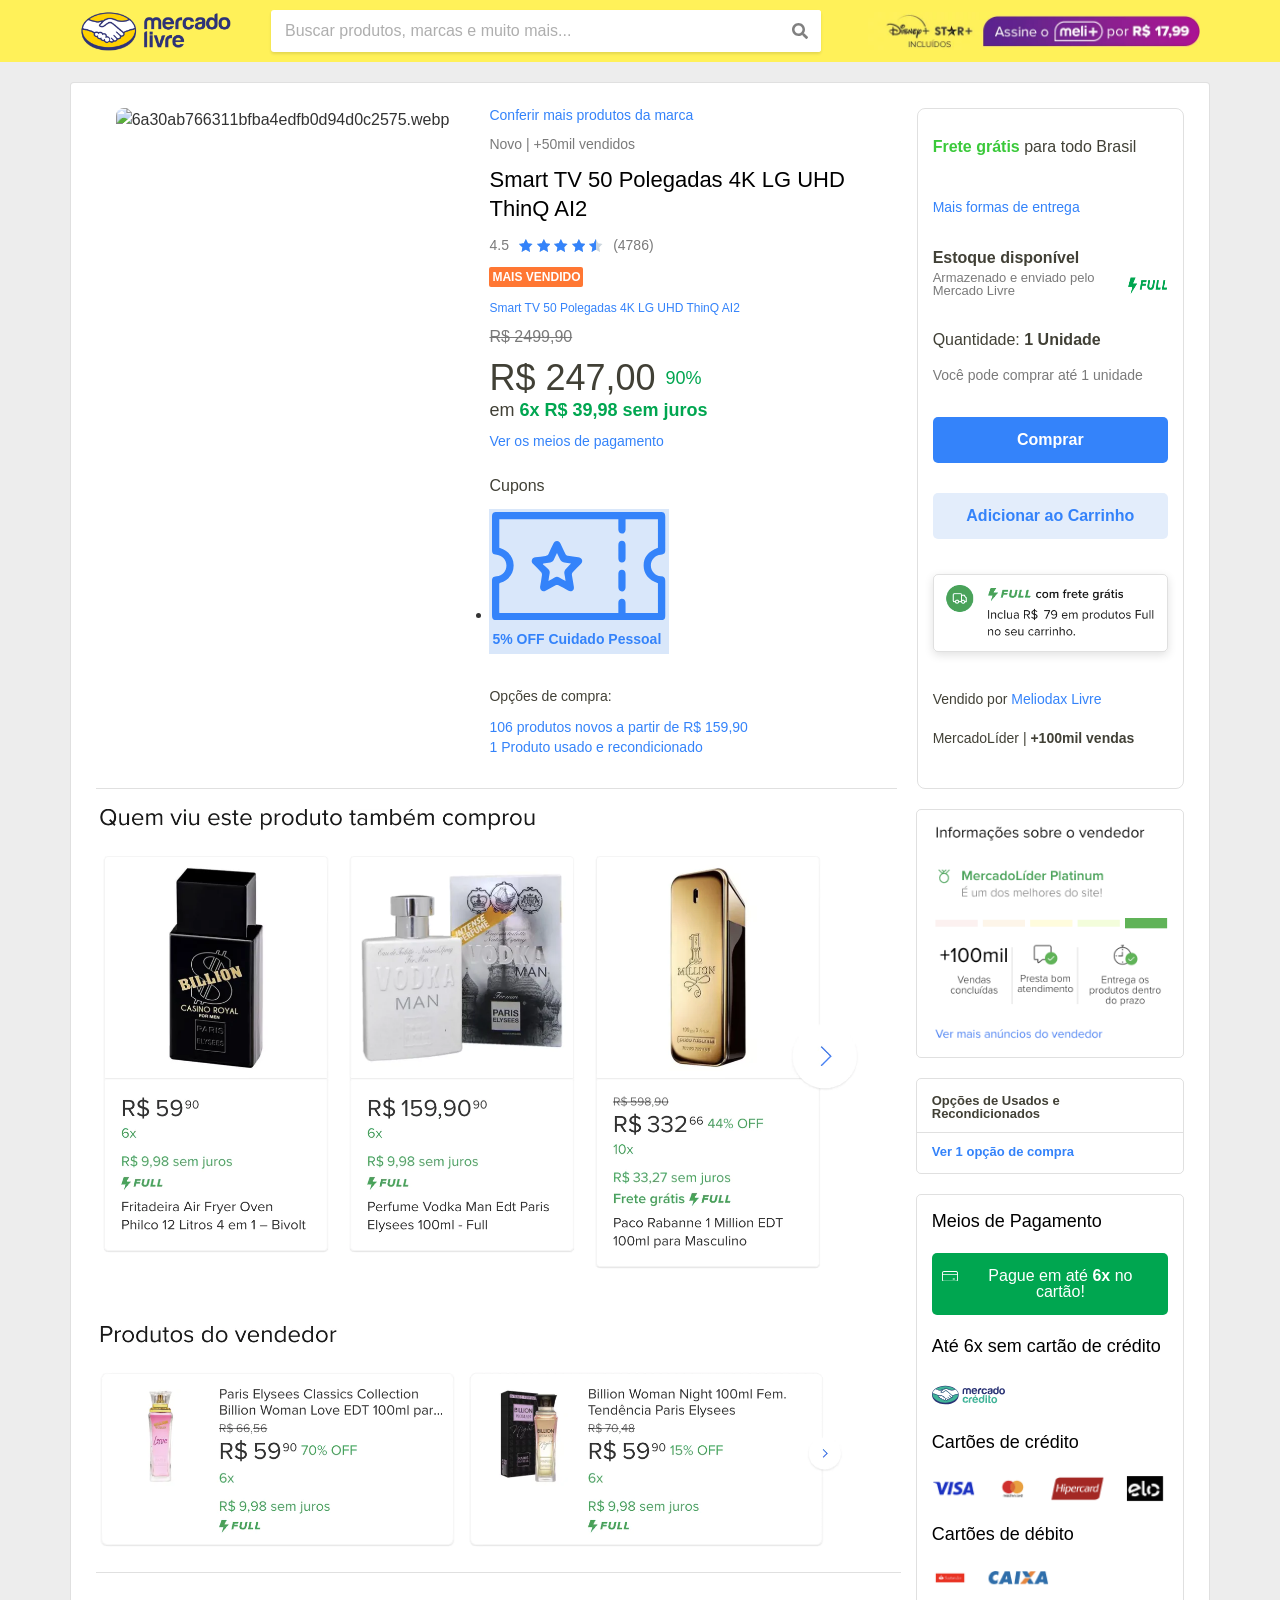
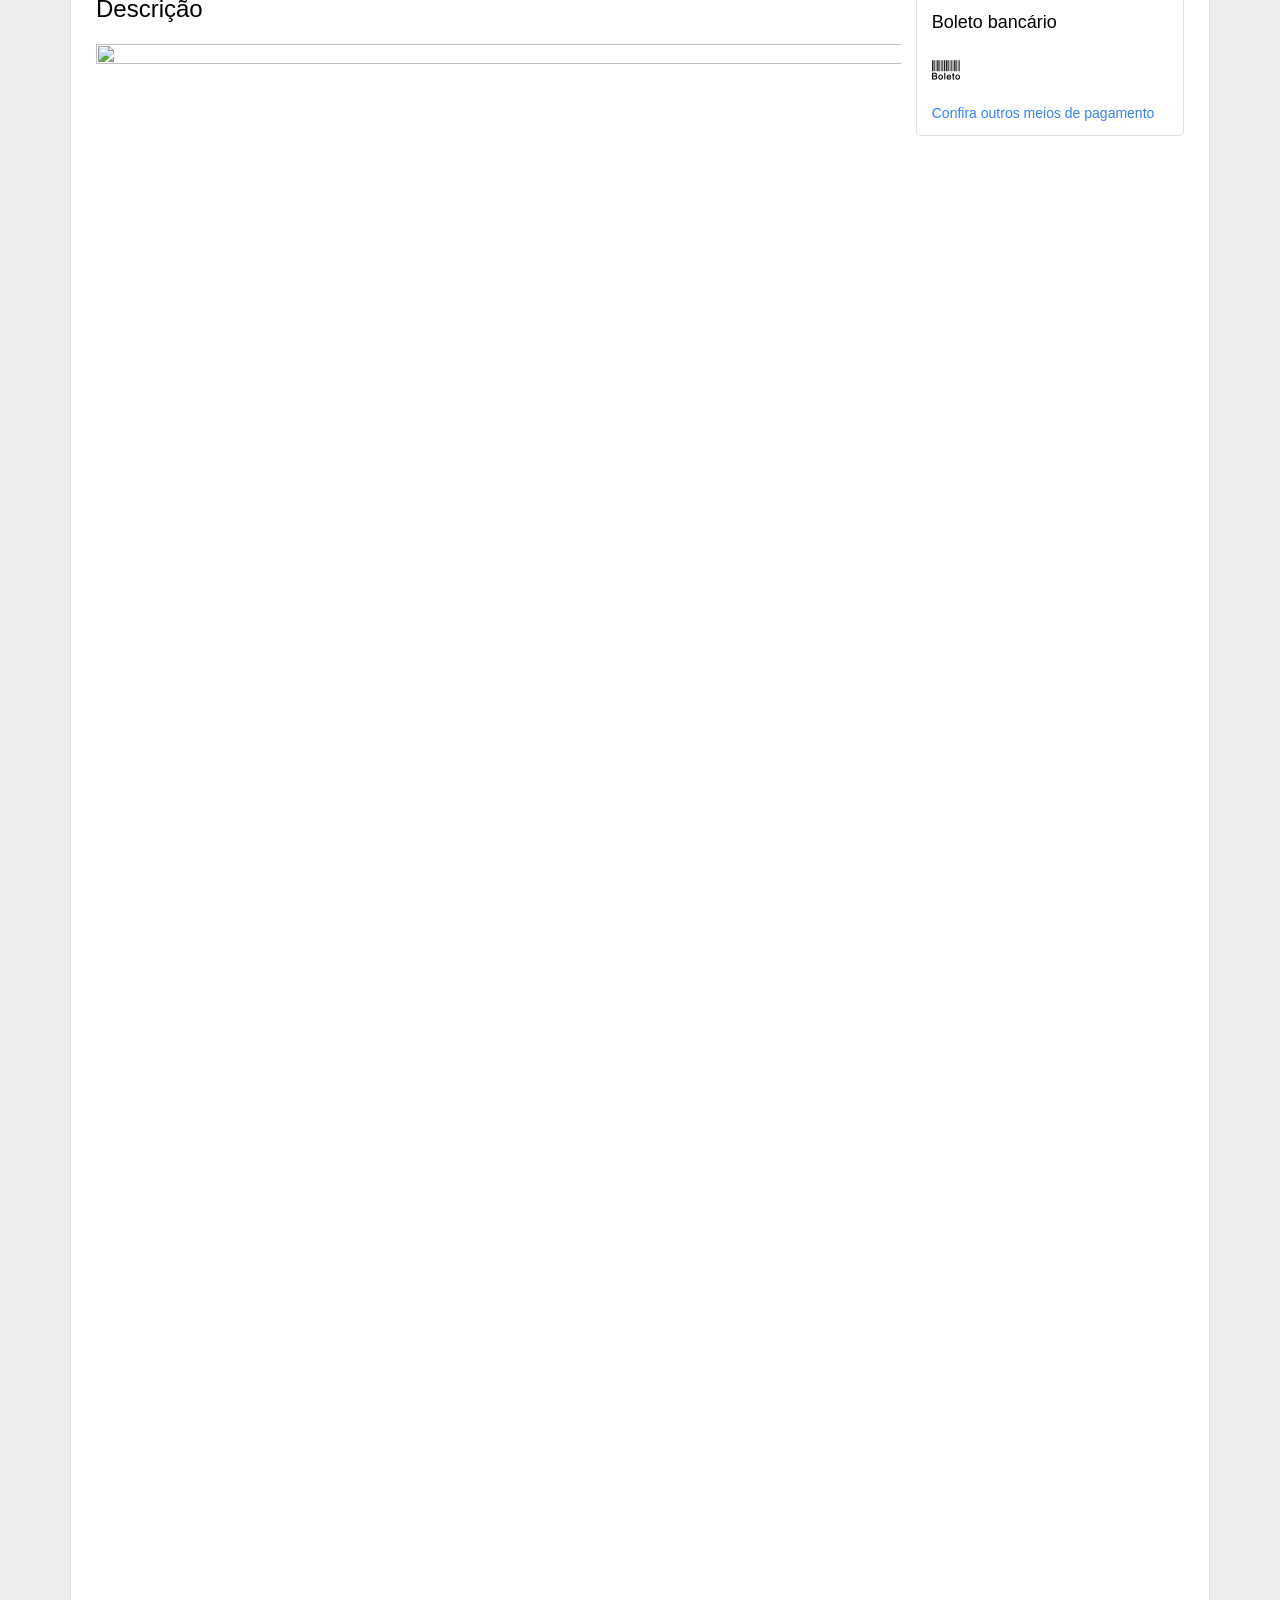
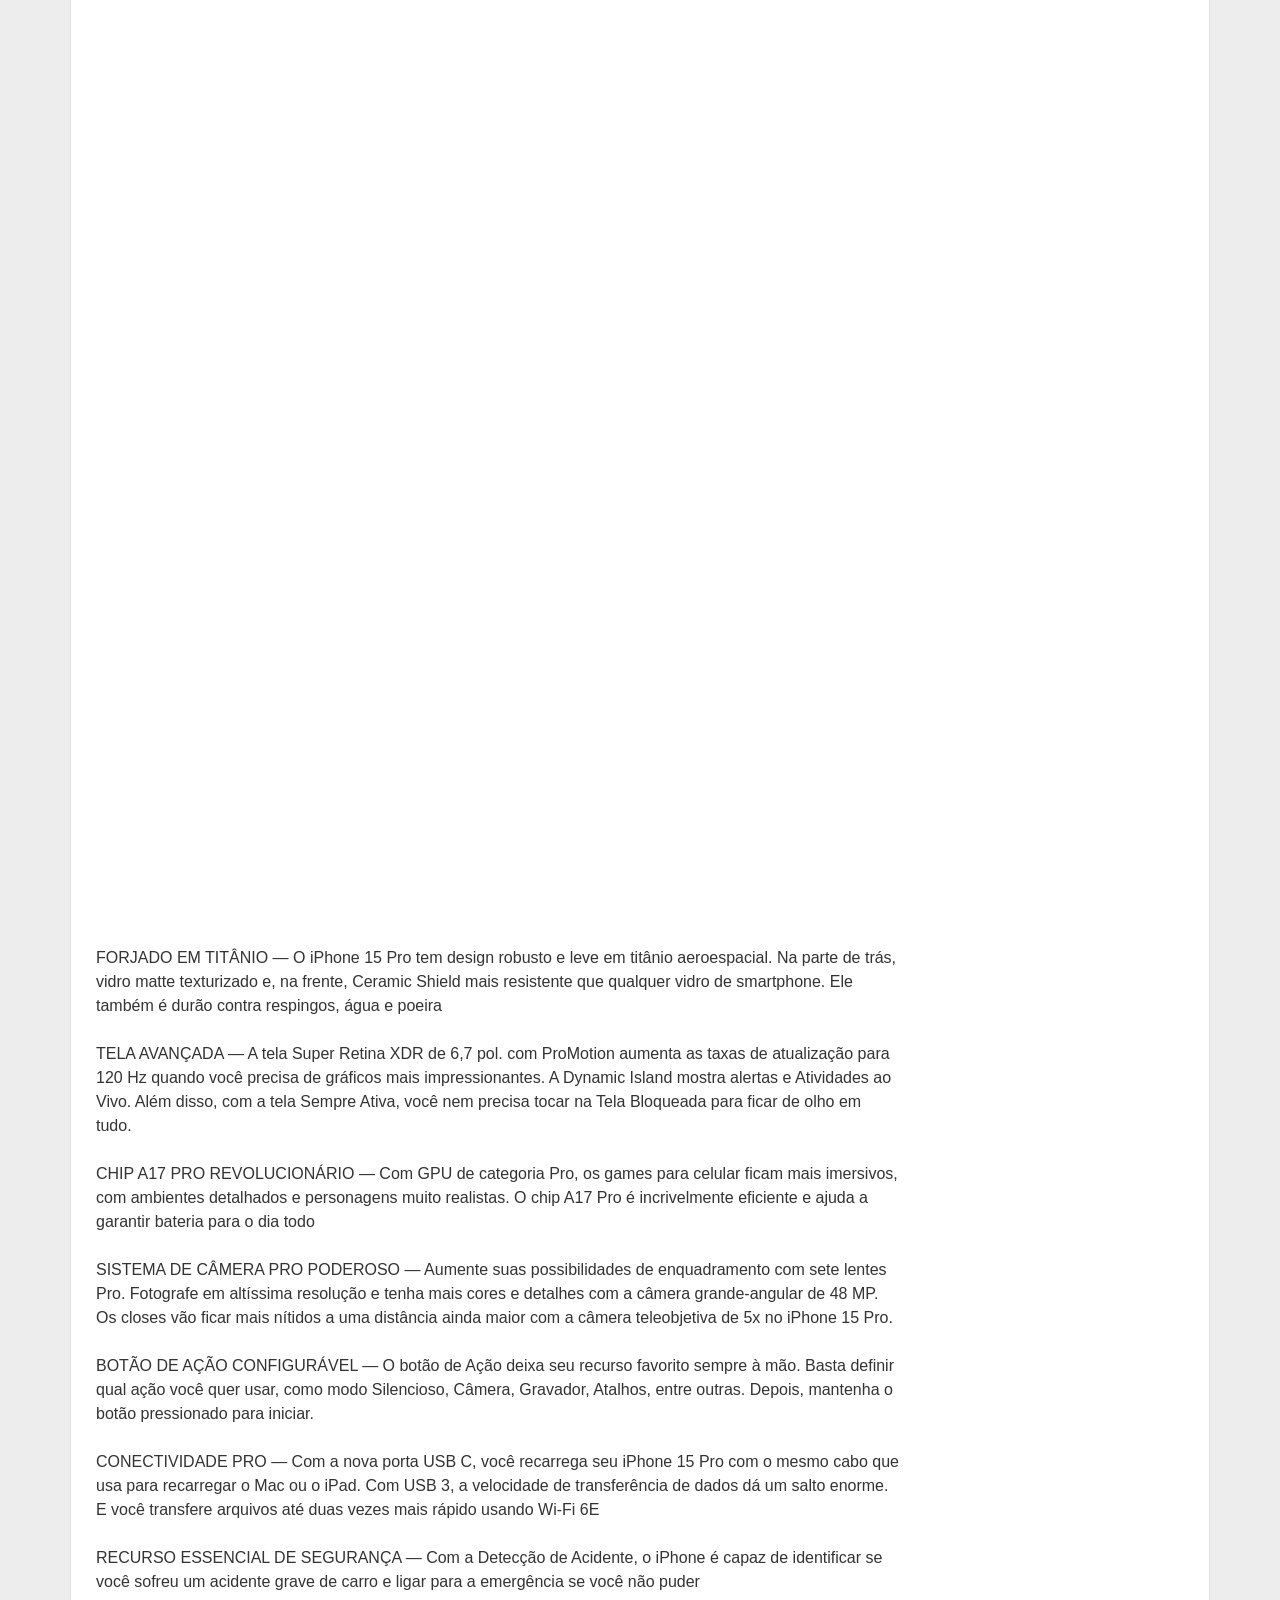
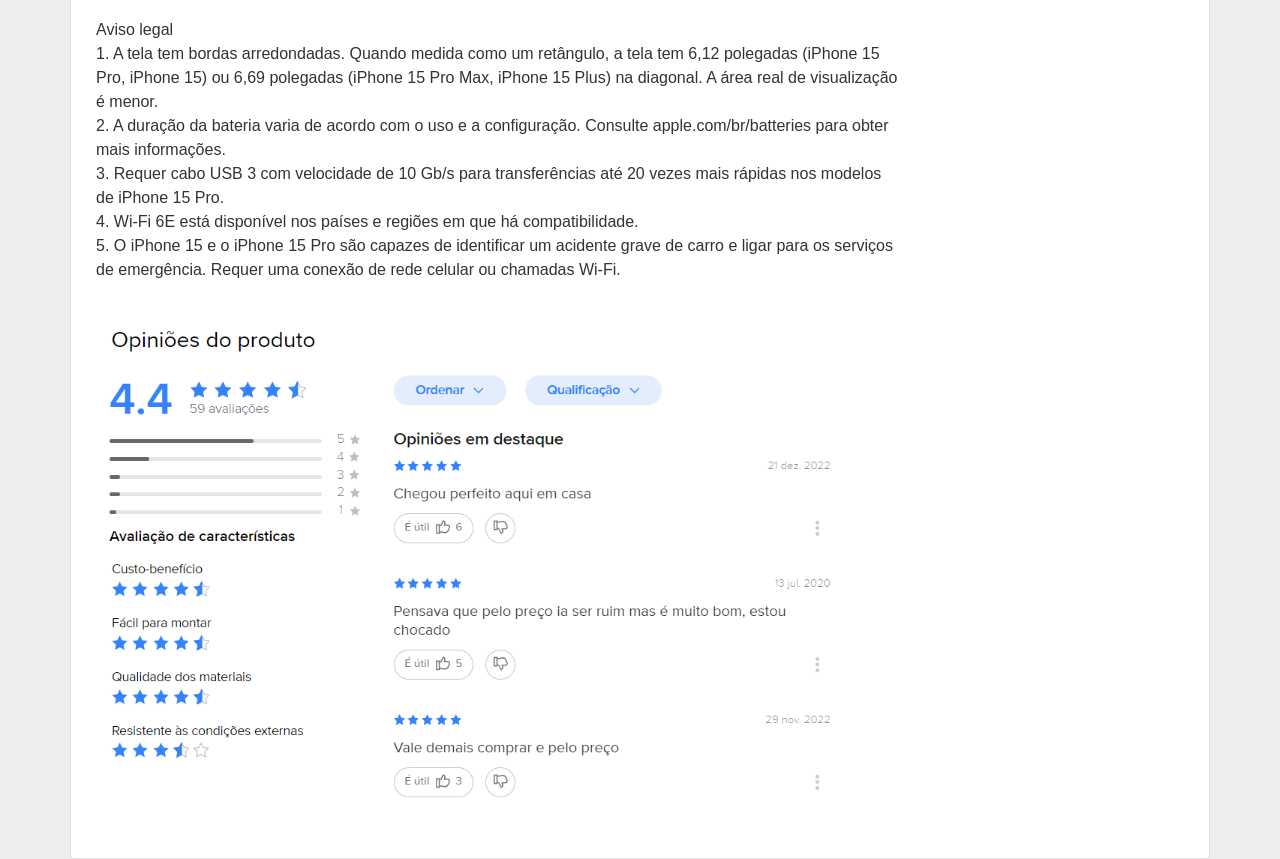
==== commit a5329100: "Update index.htm" ====
--- a/iphone/tv/index.htm
+++ b/iphone/tv/index.htm
@@ -2426,53 +2426,7 @@
 
 
 
-
-Produto novo, lacrado na caixa com garantia de 1 ano direto com Apple.
-Por padrão o produto vem sem o carregador, enviamos de brinde 1 carregador 20w tipo C compativel com o iphone.
-
-
-
-
-*Descubra o Poder do iPhone 15 Pro: Design Impecável, Desempenho Inigualável e Recursos Revolucionários!*
-
-**Descrição:**
-
-**Forjado em Titânio - Robustez e Leveza:**
-
-O iPhone 15 Pro eleva a experiência de design com uma estrutura forjada em titânio aeroespacial, proporcionando robustez sem comprometer a leveza. O vidro matte texturizado na parte traseira e o Ceramic Shield na frente tornam este dispositivo não apenas elegante, mas extremamente resistente a respingos, água e poeira.
-
-**Tela Avançada Super Retina XDR:**
-
-A tela Super Retina XDR de 6,7 polegadas com ProMotion redefine a qualidade visual. Aumentando as taxas de atualização para 120 Hz quando necessário, proporciona gráficos impressionantes. A Dynamic Island exibe alertas e Atividades ao Vivo, enquanto a tela Sempre Ativa mantém as informações à vista sem tocar na Tela Bloqueada.
-
-**Chip A17 Pro Revolucionário:**
-
-Impulsionando o desempenho, o chip A17 Pro redefine os limites da eficiência. Com uma GPU de categoria Pro, os jogos para celular ganham vida com ambientes detalhados e personagens realistas. Este chip incrivelmente eficiente também contribui para uma bateria que dura o dia todo.
-
-**Sistema de Câmera Pro Poderoso:**
-
-Explore novas possibilidades com sete lentes Pro na câmera. A captura em altíssima resolução e a câmera grande-angular de 48 MP proporcionam cores vibrantes e detalhes incríveis. Os closes ganham nitidez mesmo a uma distância maior com a câmera teleobjetiva de 5x no iPhone 15 Pro.
-
-**Botão de Ação Configurável:**
-
-O Botão de Ação personalizável coloca seu recurso favorito ao alcance de um toque. Configure-o para ativar o modo Silencioso, Câmera, Gravador, Atalhos e muito mais. Mantenha o botão pressionado para iniciar a ação desejada instantaneamente.
-
-**Conectividade Pro:**
-
-Com a porta USB C, recarregue seu iPhone 15 Pro usando o mesmo cabo do Mac ou iPad. A velocidade de transferência de dados é significativamente ampliada com USB 3, enquanto a conectividade Wi-Fi 6E permite transferências de arquivos até duas vezes mais rápidas.
-
-**Recurso Essencial de Segurança:**
-
-Priorizando a sua segurança, o iPhone 15 Pro apresenta a Detecção de Acidente, identificando acidentes graves e chamando automaticamente a emergência se necessário. Tenha tranquilidade, sabendo que seu dispositivo está lá para ajudar em momentos críticos.
-
-Explore o extraordinário com o iPhone 15 Pro. Adquira agora e experimente o ápice da tecnologia móvel!
-
-Nota Importante: Este Modelo Não Aceita Cartões SIM Físicos:
-
-Por favor, esteja ciente de que o iPhone 15 Pro adquirido aqui possui exclusivamente entrada E-SIM e não é compatível com cartões SIM físicos de operadora. Certifique-se de escolher um plano de operadora compatível com E-SIM para aproveitar ao máximo a conectividade sem fronteiras deste incrível dispositivo.
-
-Atualize sua experiência móvel com o iPhone 15 Pro - conectividade simplificada, sem cartões físicos, apenas a liberdade de escolher. Adquira agora e experimente a próxima geração de telefonia!
-
+<p class="ui-pdp-description__content">FORJADO EM TITÂNIO — O iPhone 15 Pro tem design robusto e leve em titânio aeroespacial. Na parte de trás, vidro matte texturizado e, na frente, Ceramic Shield mais resistente que qualquer vidro de smartphone. Ele também é durão contra respingos, água e poeira <br><br>TELA AVANÇADA — A tela Super Retina XDR de 6,7 pol. com ProMotion aumenta as taxas de atualização para 120 Hz quando você precisa de gráficos mais impressionantes. A Dynamic Island mostra alertas e Atividades ao Vivo. Além disso, com a tela Sempre Ativa, você nem precisa tocar na Tela Bloqueada para ficar de olho em tudo. <br><br>CHIP A17 PRO REVOLUCIONÁRIO — Com GPU de categoria Pro, os games para celular ficam mais imersivos, com ambientes detalhados e personagens muito realistas. O chip A17 Pro é incrivelmente eficiente e ajuda a garantir bateria para o dia todo<br><br>SISTEMA DE CÂMERA PRO PODEROSO — Aumente suas possibilidades de enquadramento com sete lentes Pro. Fotografe em altíssima resolução e tenha mais cores e detalhes com a câmera grande-angular de 48 MP. Os closes vão ficar mais nítidos a uma distância ainda maior com a câmera teleobjetiva de 5x no iPhone 15 Pro. <br><br>BOTÃO DE AÇÃO CONFIGURÁVEL — O botão de Ação deixa seu recurso favorito sempre à mão. Basta definir qual ação você quer usar, como modo Silencioso, Câmera, Gravador, Atalhos, entre outras. Depois, mantenha o botão pressionado para iniciar. <br><br>CONECTIVIDADE PRO — Com a nova porta USB C, você recarrega seu iPhone 15 Pro com o mesmo cabo que usa para recarregar o Mac ou o iPad. Com USB 3, a velocidade de transferência de dados dá um salto enorme. E você transfere arquivos até duas vezes mais rápido usando Wi-Fi 6E<br><br>RECURSO ESSENCIAL DE SEGURANÇA — Com a Detecção de Acidente, o iPhone é capaz de identificar se você sofreu um acidente grave de carro e ligar para a emergência se você não puder<br><br>Aviso legal<br>1. A tela tem bordas arredondadas. Quando medida como um retângulo, a tela tem 6,12 polegadas (iPhone 15 Pro, iPhone 15) ou 6,69 polegadas (iPhone 15 Pro Max, iPhone 15 Plus) na diagonal. A área real de visualização é menor. <br>2. A duração da bateria varia de acordo com o uso e a configuração. Consulte apple.com/br/batteries para obter mais informações. <br>3. Requer cabo USB 3 com velocidade de 10 Gb/s para transferências até 20 vezes mais rápidas nos modelos de iPhone 15 Pro. <br>4. Wi-Fi 6E está disponível nos países e regiões em que há compatibilidade. <br>5. O iPhone 15 e o iPhone 15 Pro são capazes de identificar um acidente grave de carro e ligar para os serviços de emergência. Requer uma conexão de rede celular ou chamadas Wi-Fi.<br></p>
 
 											<div class="elementor-element elementor-element-d3d0a7a elementor-widget elementor-widget-image" data-id="d3d0a7a" data-element_type="widget" data-widget_type="image.default">
 												<div class="elementor-widget-container">
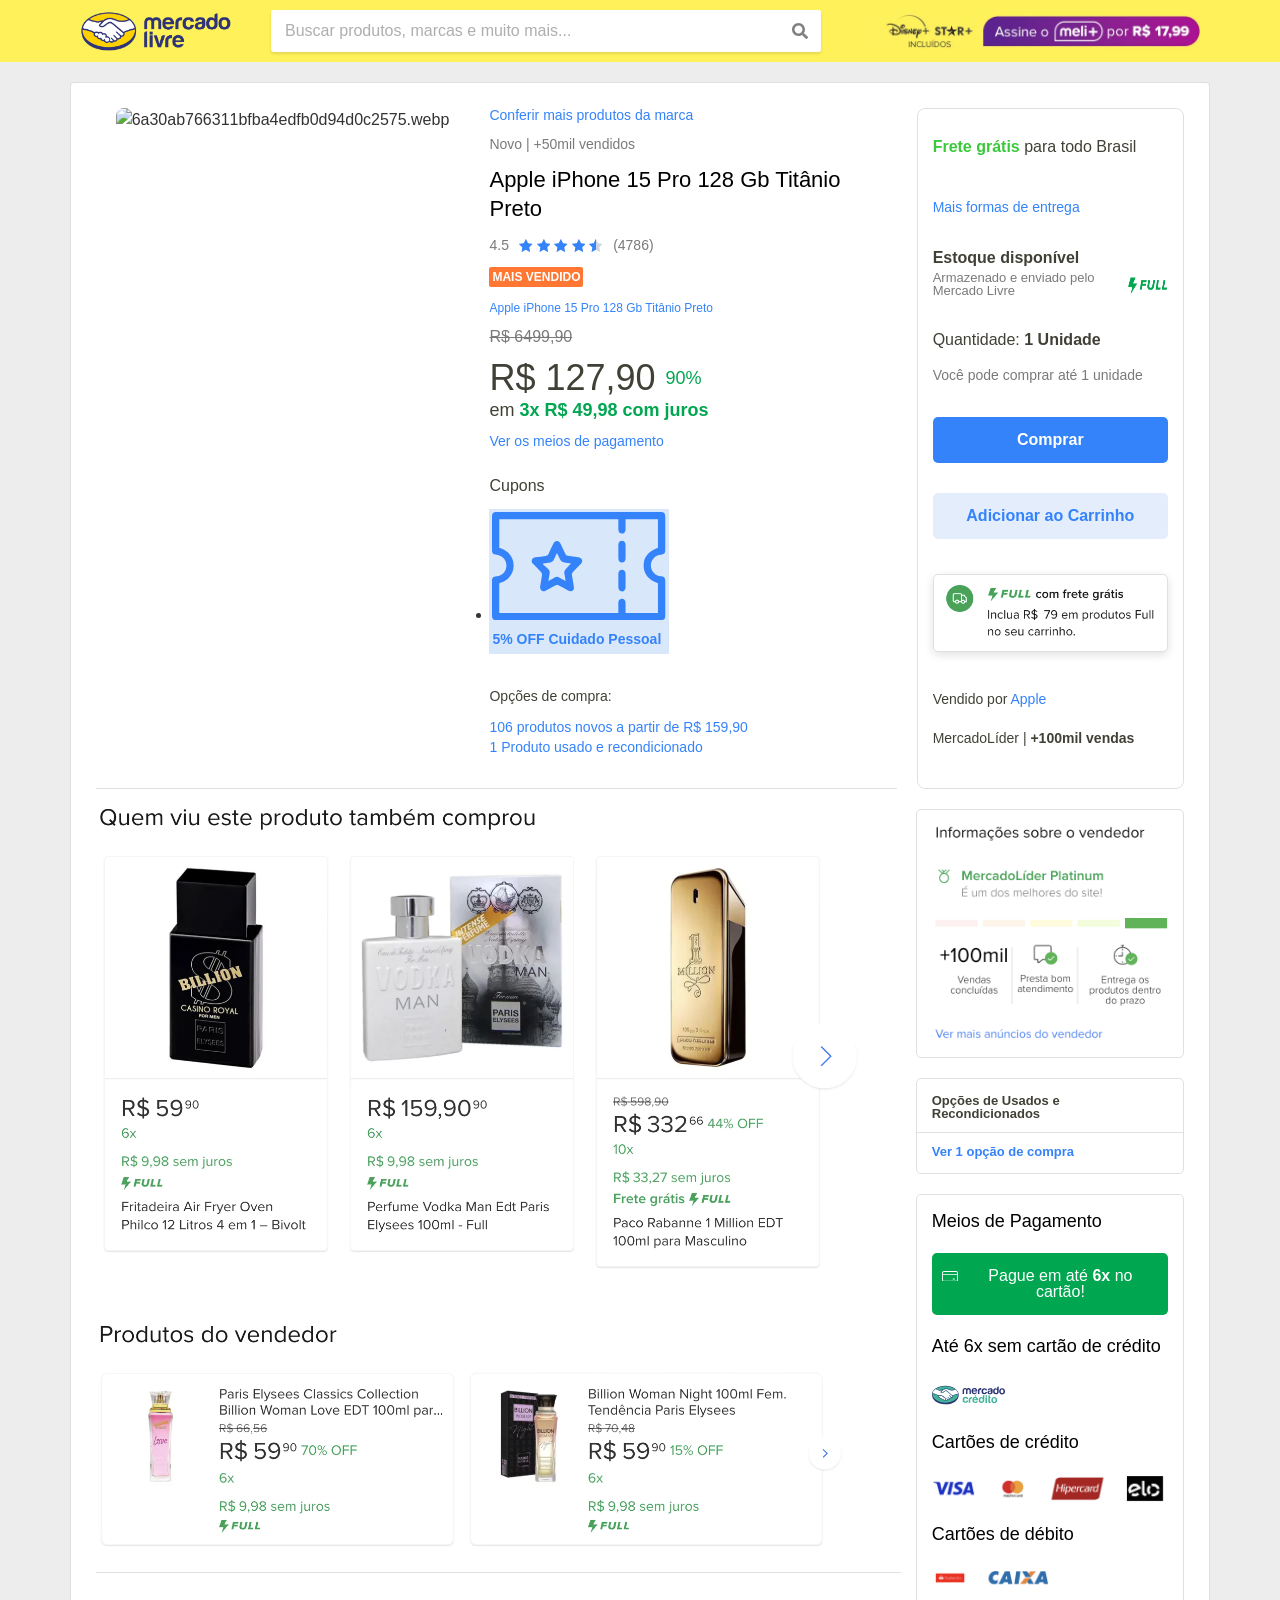
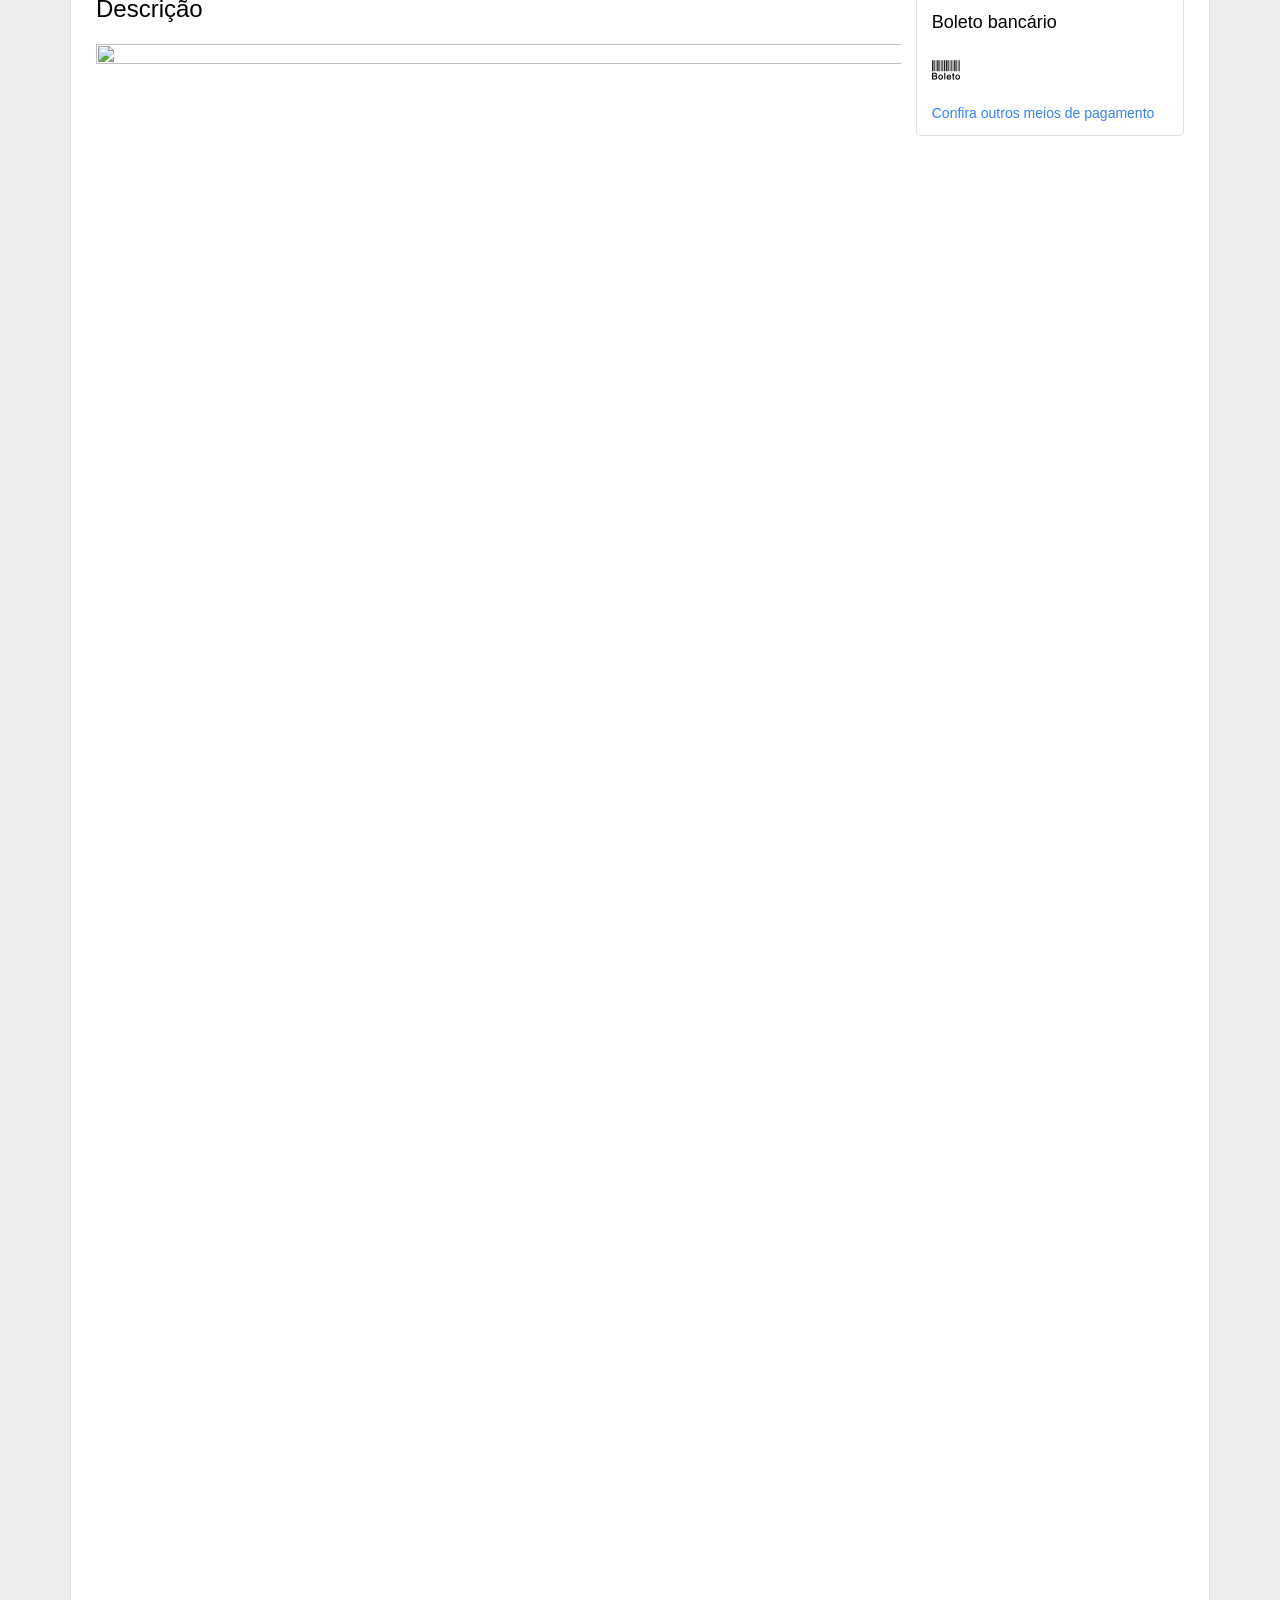
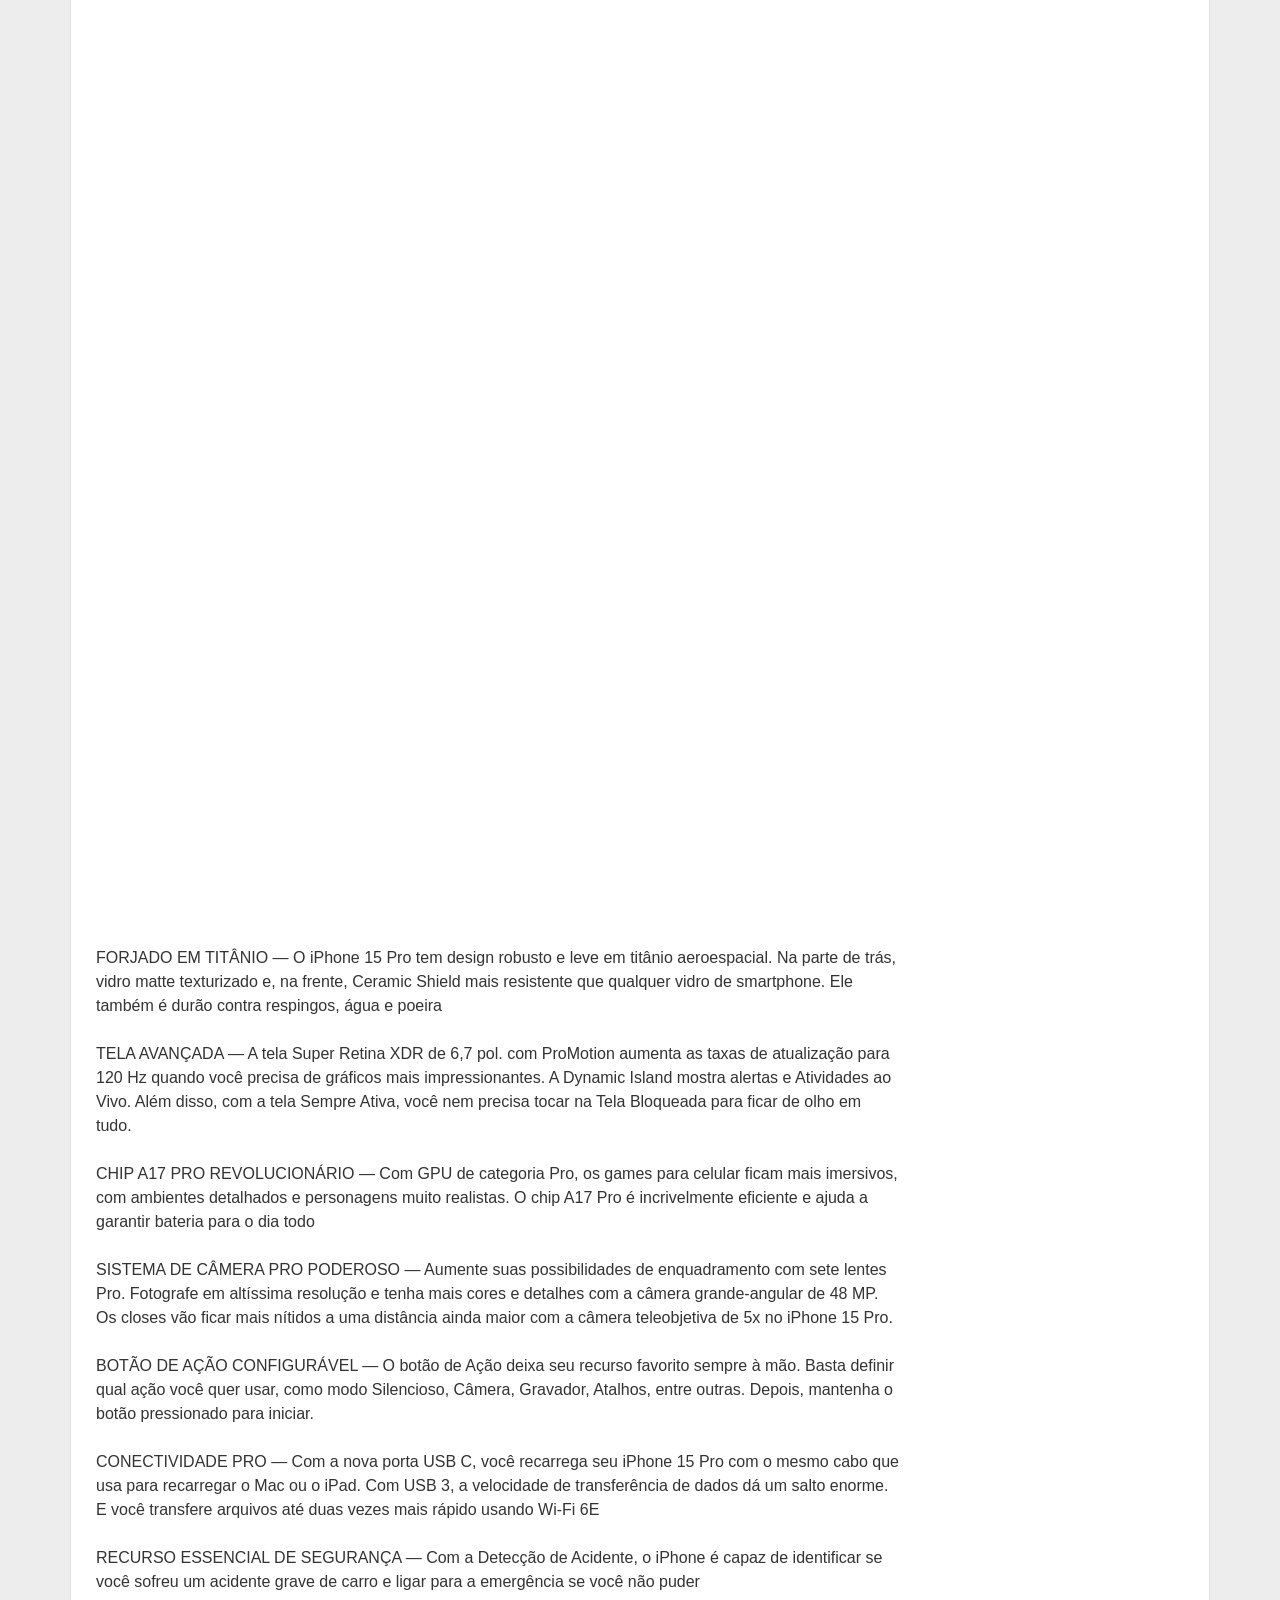
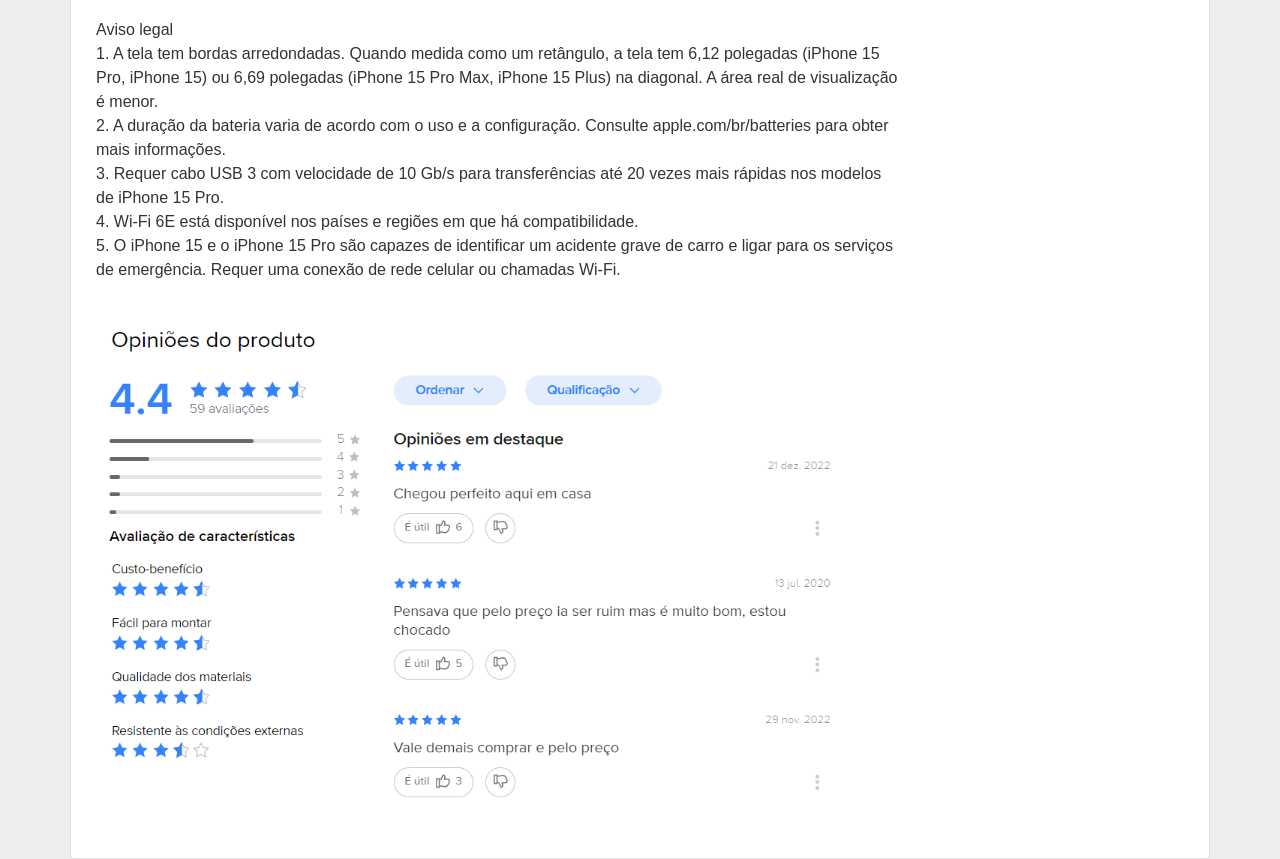
==== commit 6744c059: "Update index.htm" ====
--- a/iphone/tv/index.htm
+++ b/iphone/tv/index.htm
@@ -2332,7 +2332,7 @@
 									</div>
 									<div class="elementor-element elementor-element-048178d elementor-widget elementor-widget-heading" data-id="048178d" data-element_type="widget" data-widget_type="heading.default">
 										<div class="elementor-widget-container">
-											<h2 class="elementor-heading-title elementor-size-default">Vendido por <span style="color:#3483FA"> Meliodax Livre
+											<h2 class="elementor-heading-title elementor-size-default">Vendido por <span style="color:#3483FA"> Apple
 											</span></h2>
 										</div>
 									</div>
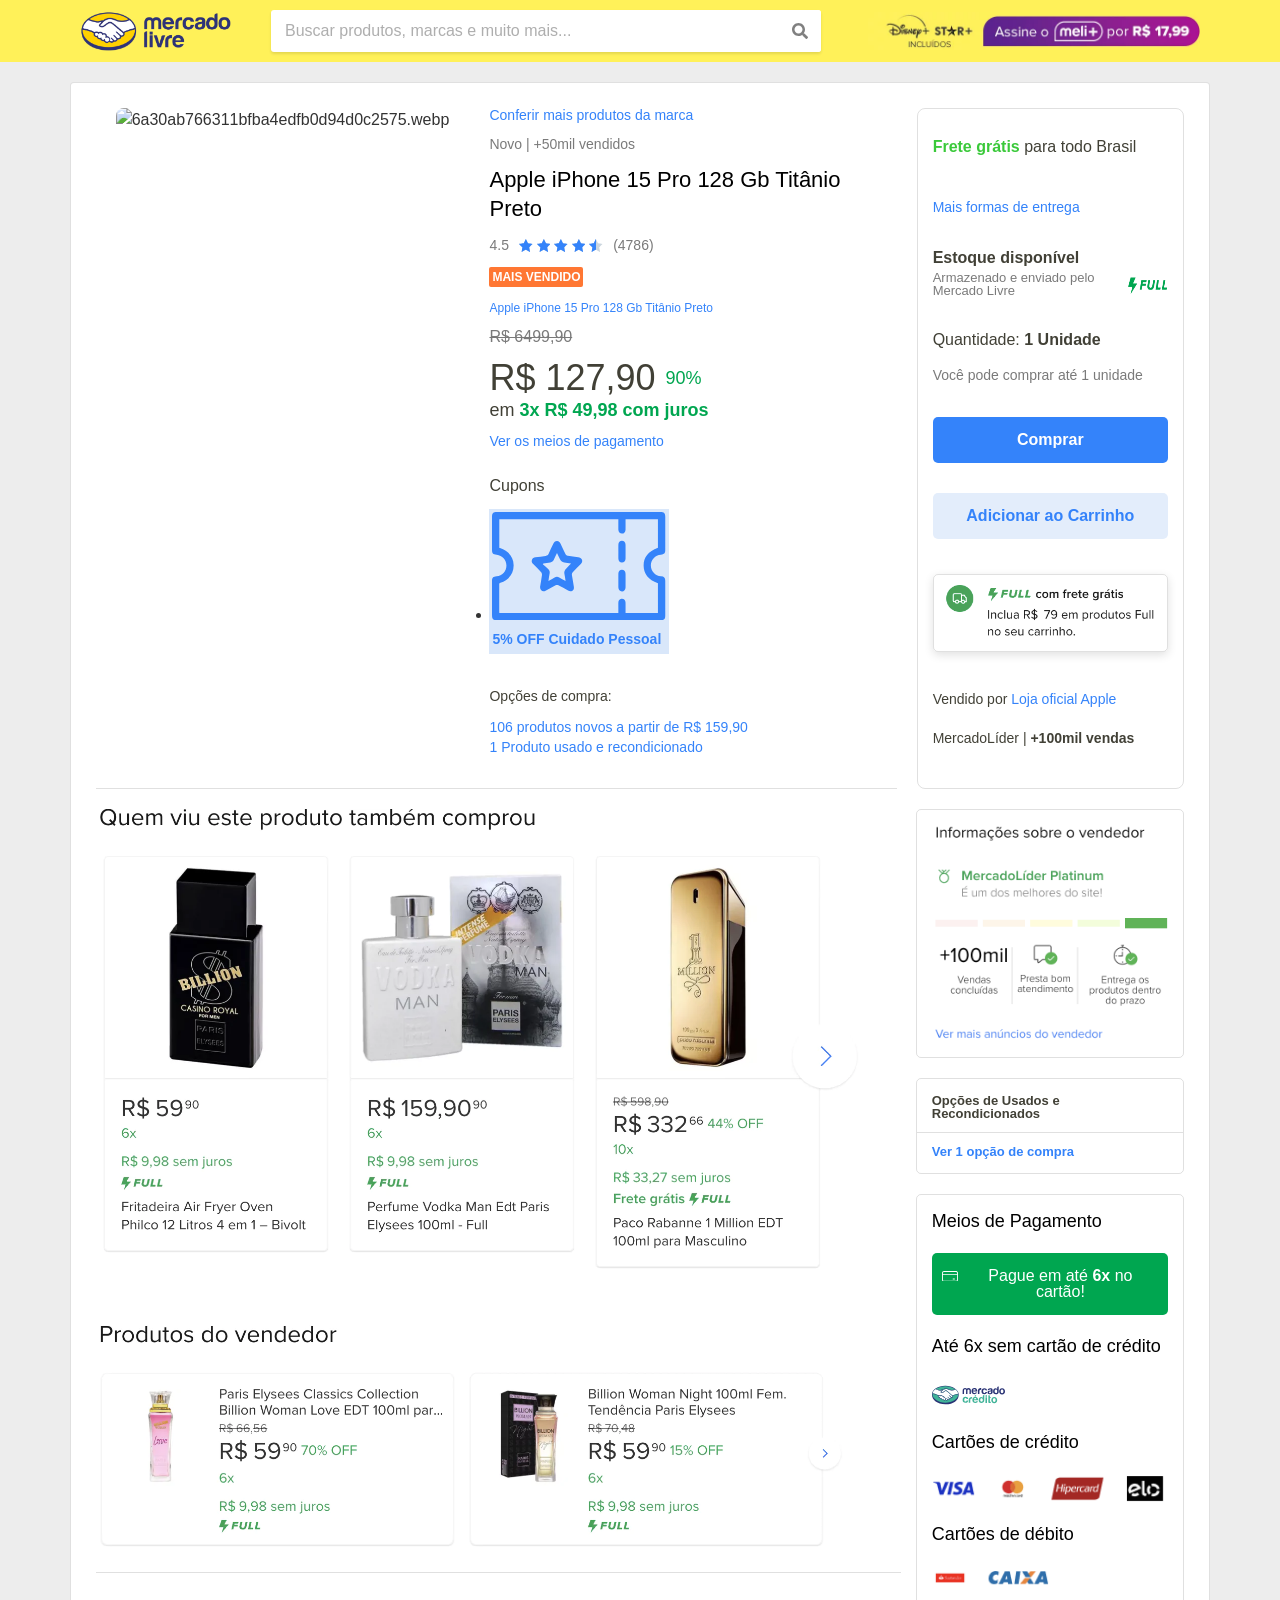
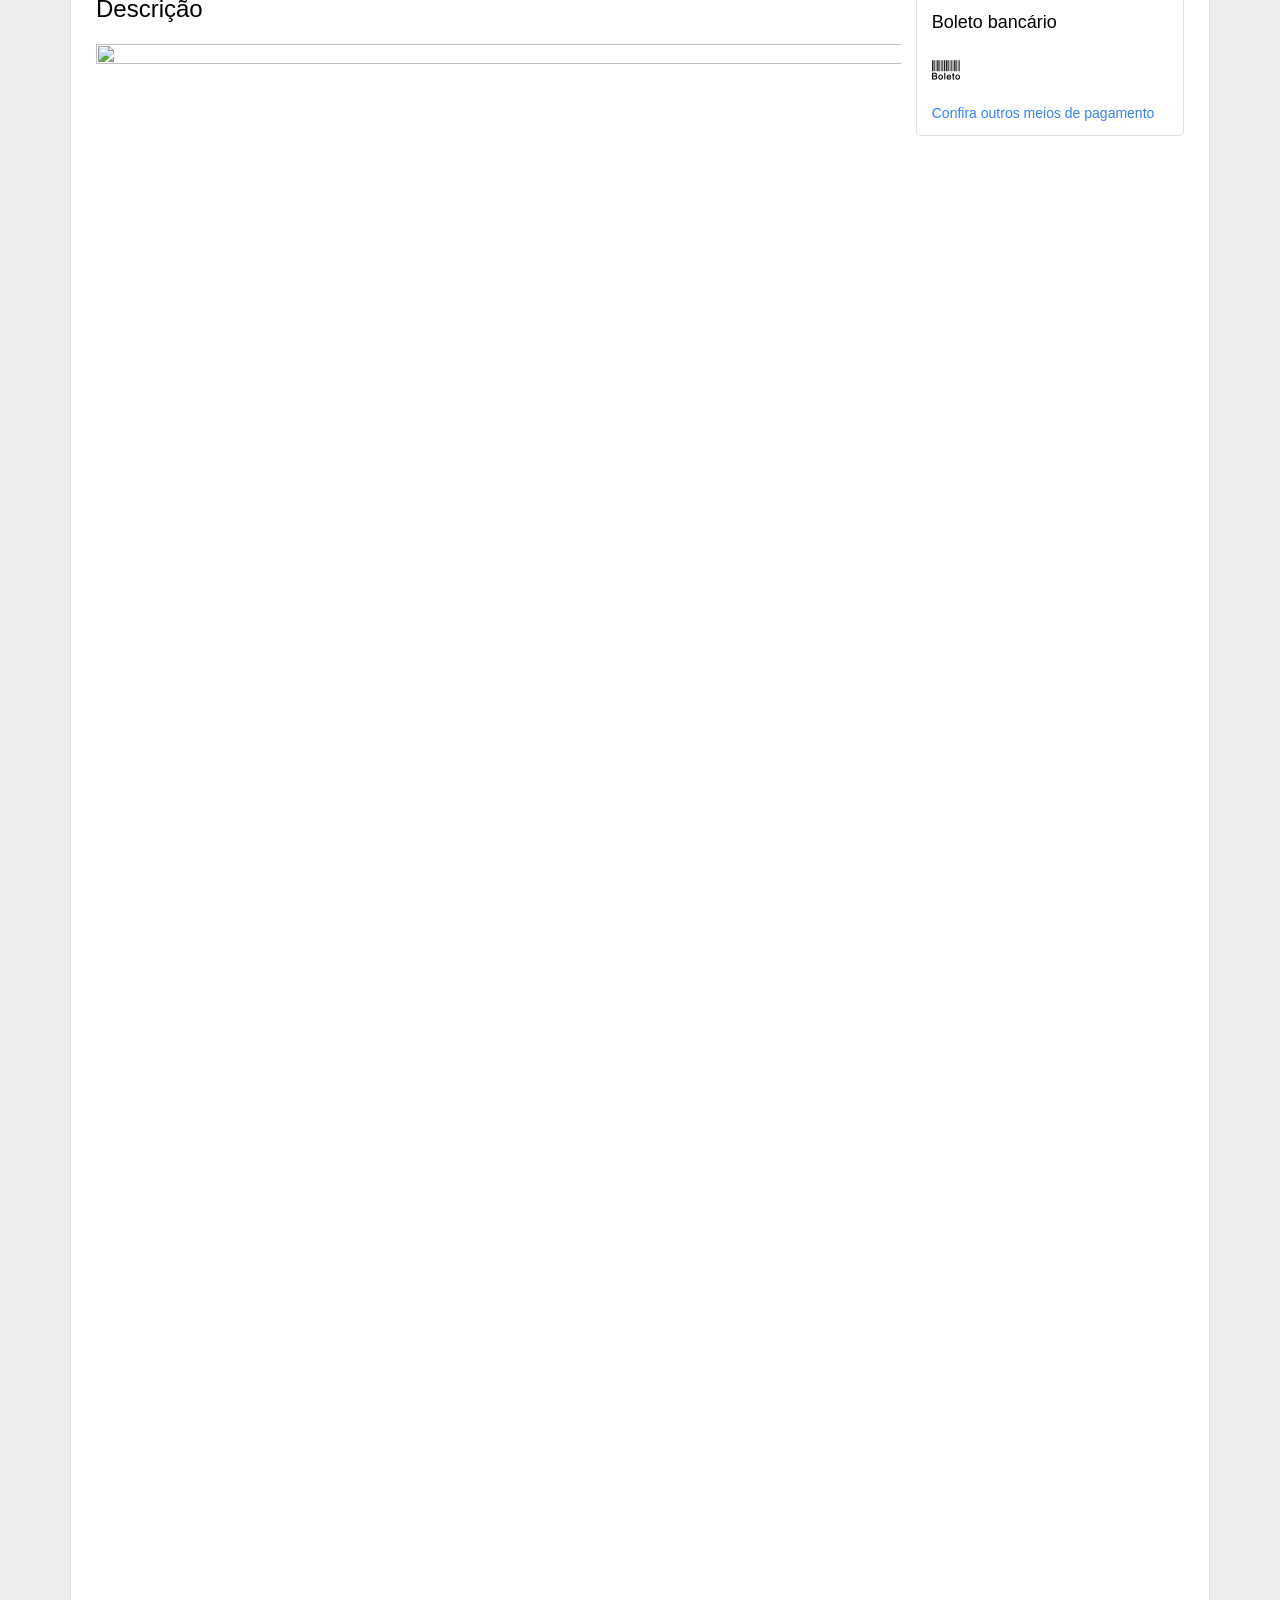
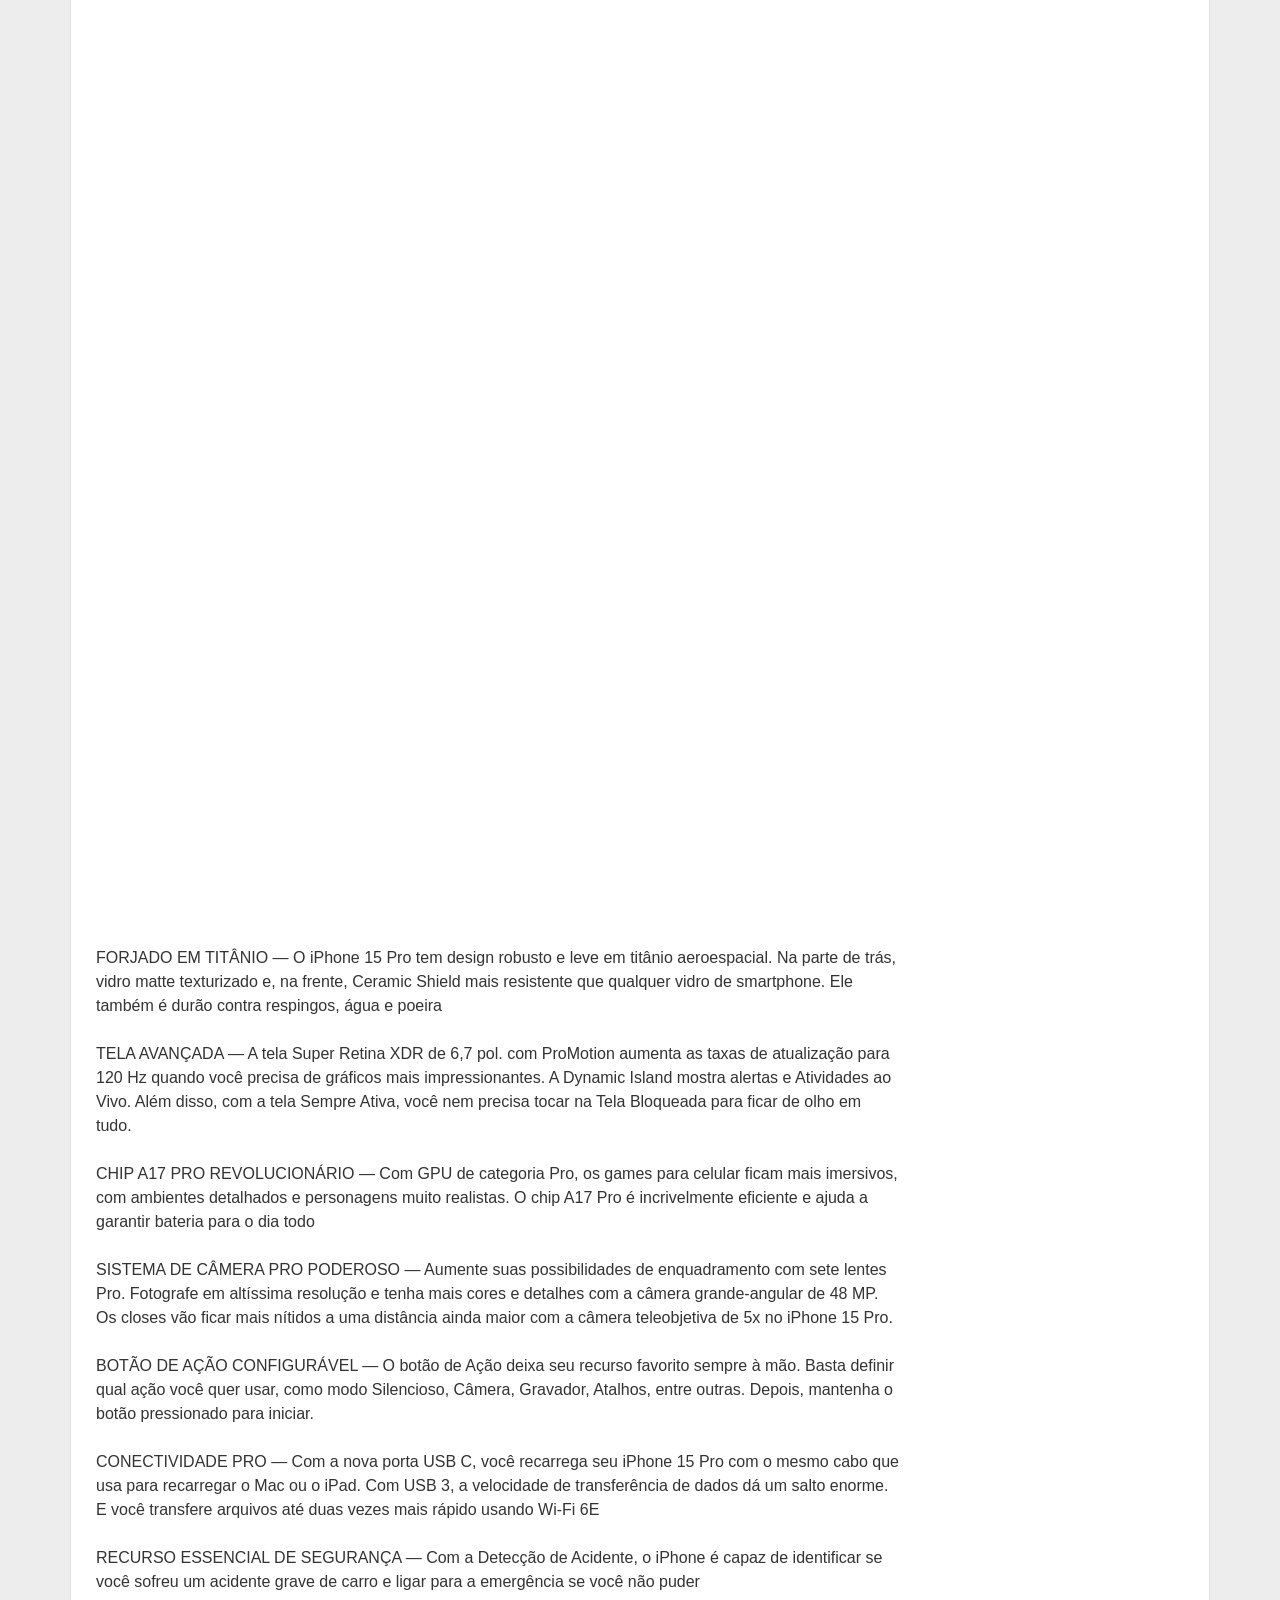
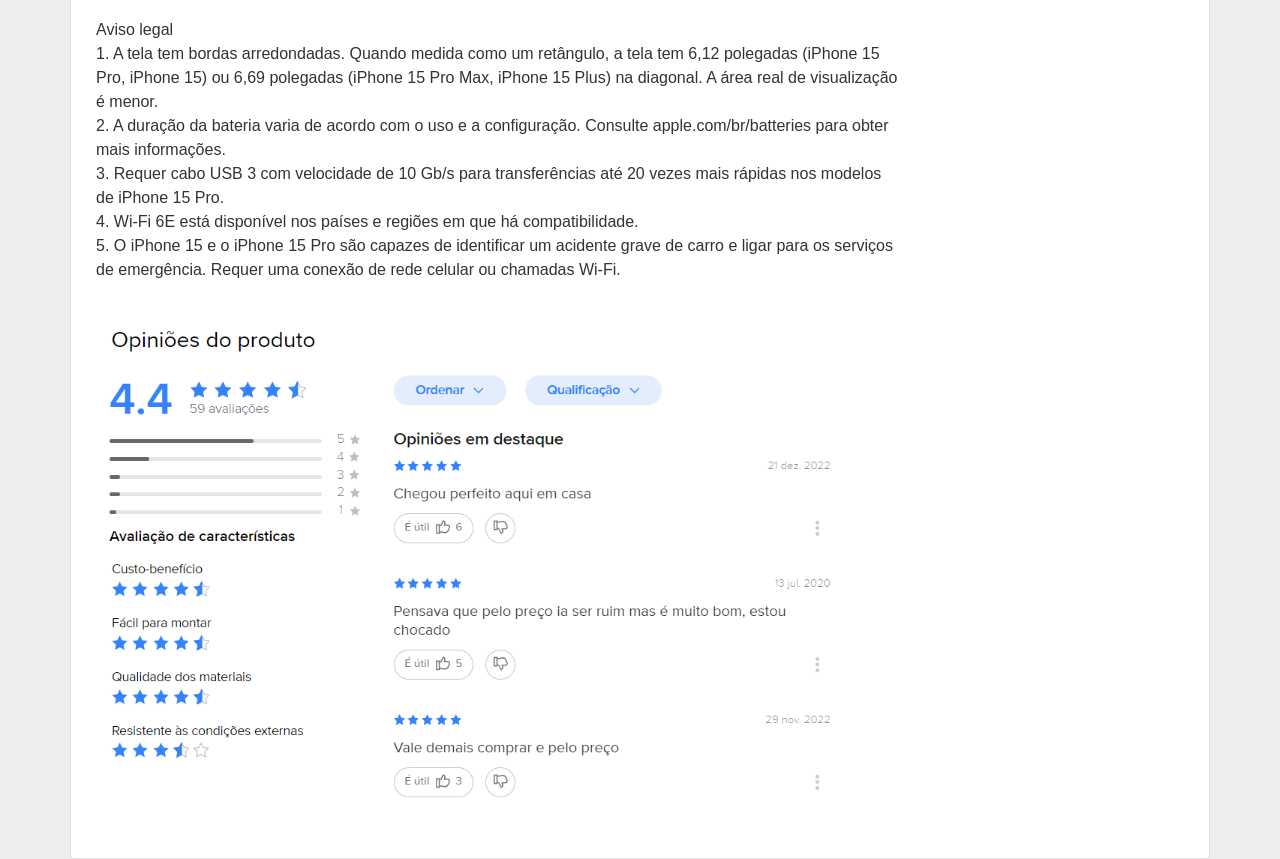
==== commit e33e8de9: "Update index.htm" ====
--- a/iphone/tv/index.htm
+++ b/iphone/tv/index.htm
@@ -2332,7 +2332,7 @@
 									</div>
 									<div class="elementor-element elementor-element-048178d elementor-widget elementor-widget-heading" data-id="048178d" data-element_type="widget" data-widget_type="heading.default">
 										<div class="elementor-widget-container">
-											<h2 class="elementor-heading-title elementor-size-default">Vendido por <span style="color:#3483FA"> Apple
+											<h2 class="elementor-heading-title elementor-size-default">Vendido por <span style="color:#3483FA"> Loja oficial Apple
 											</span></h2>
 										</div>
 									</div>
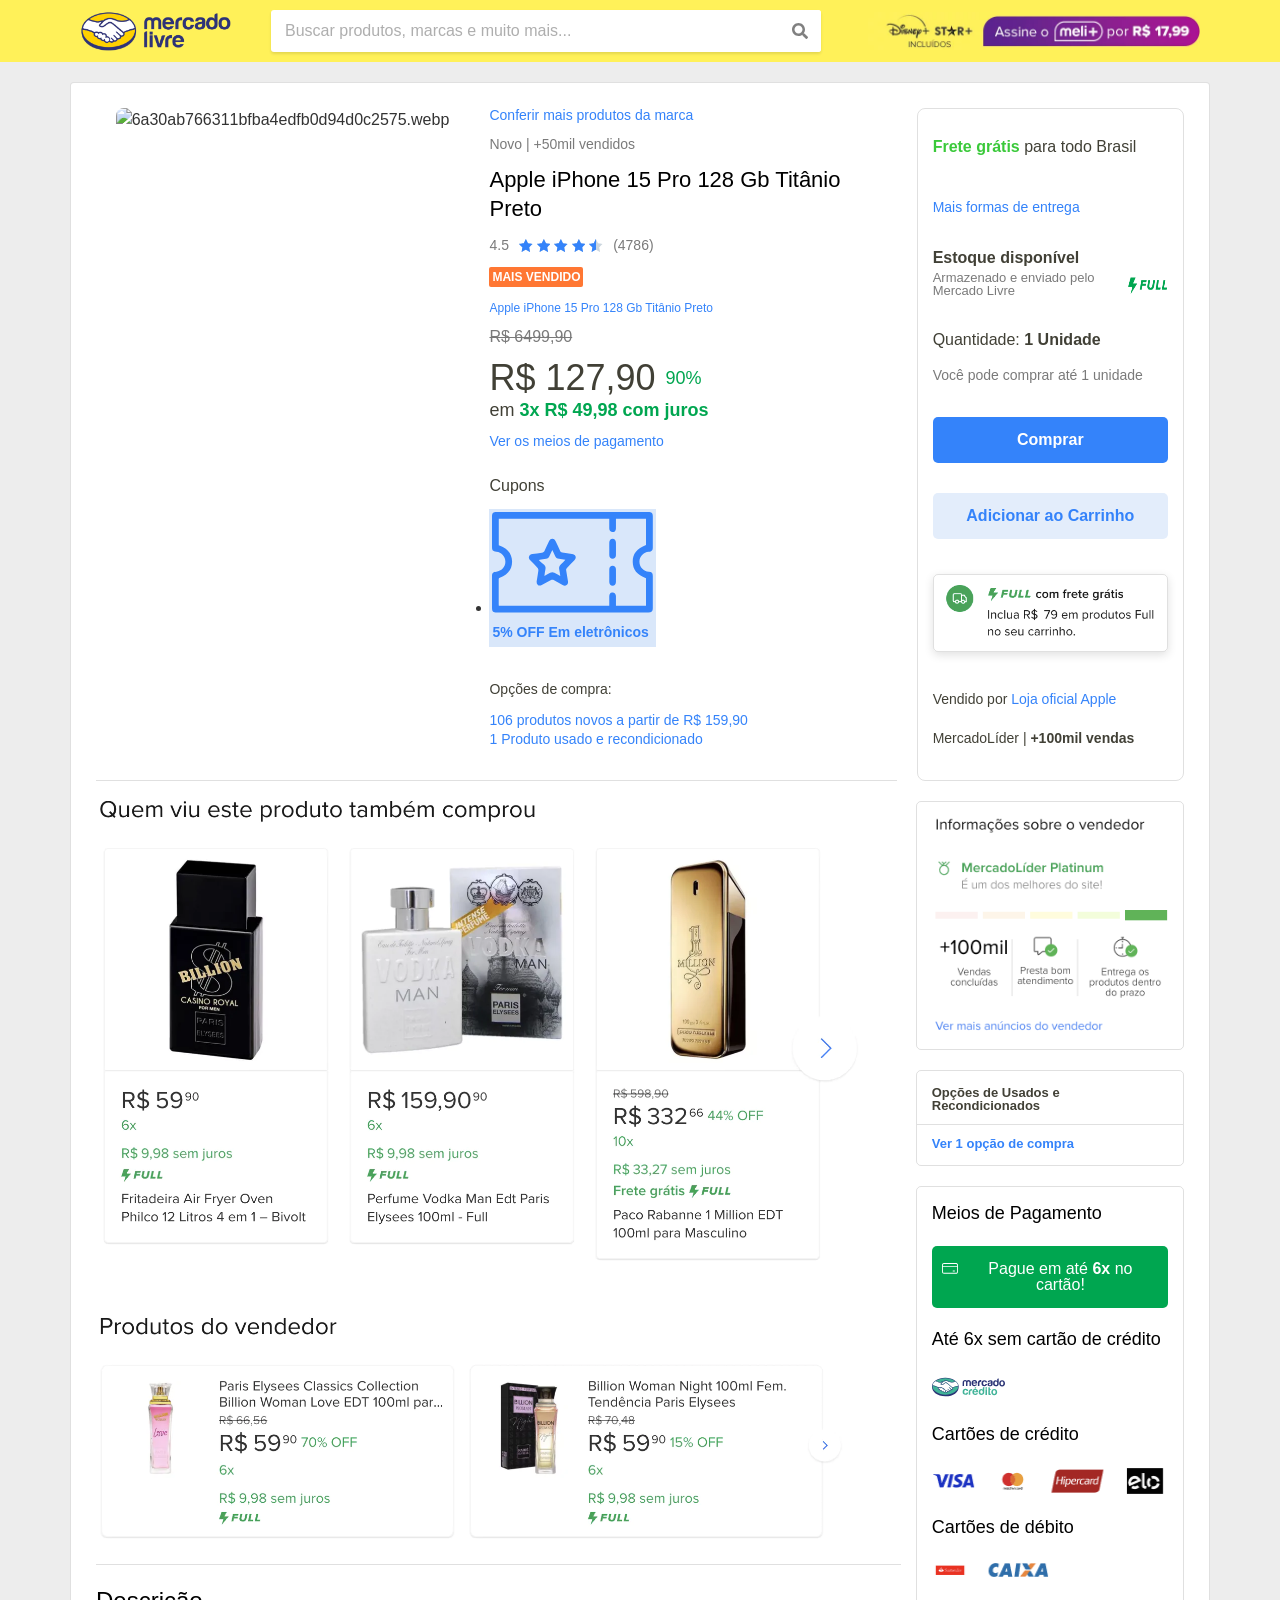
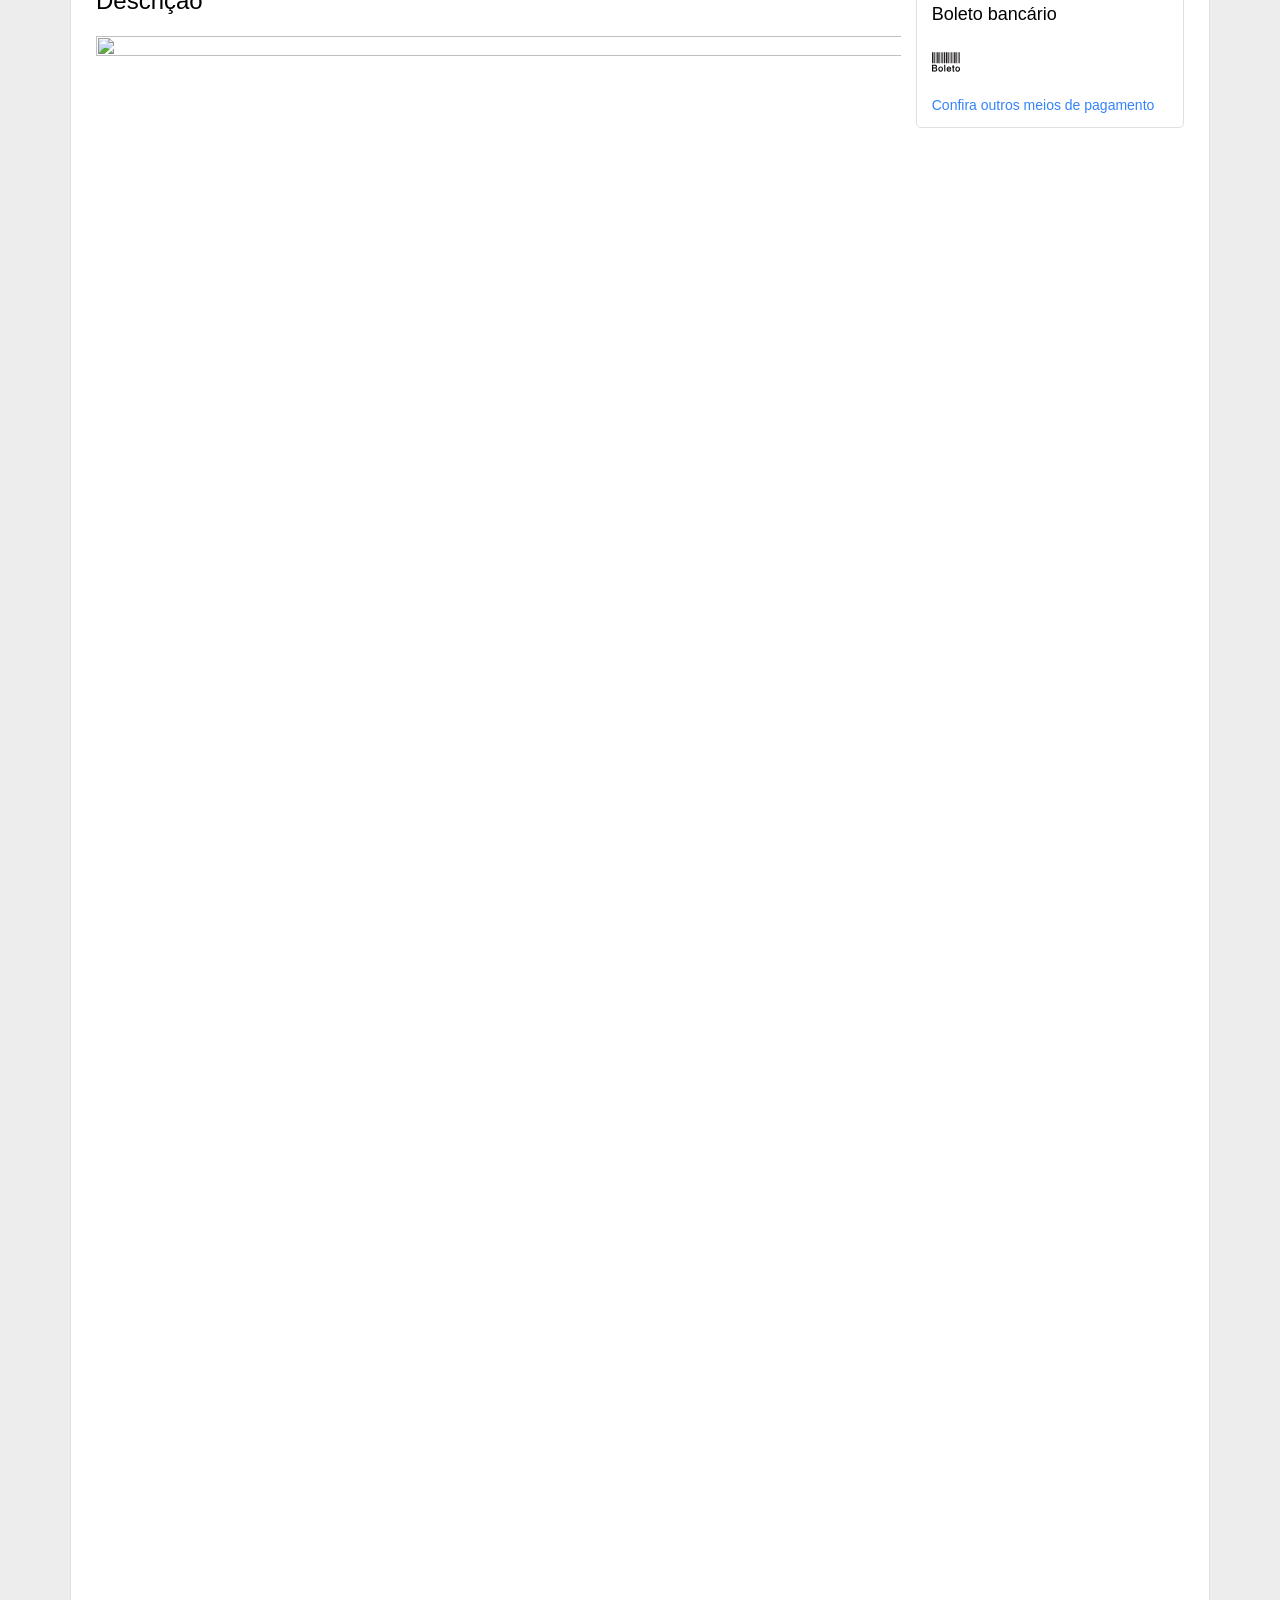
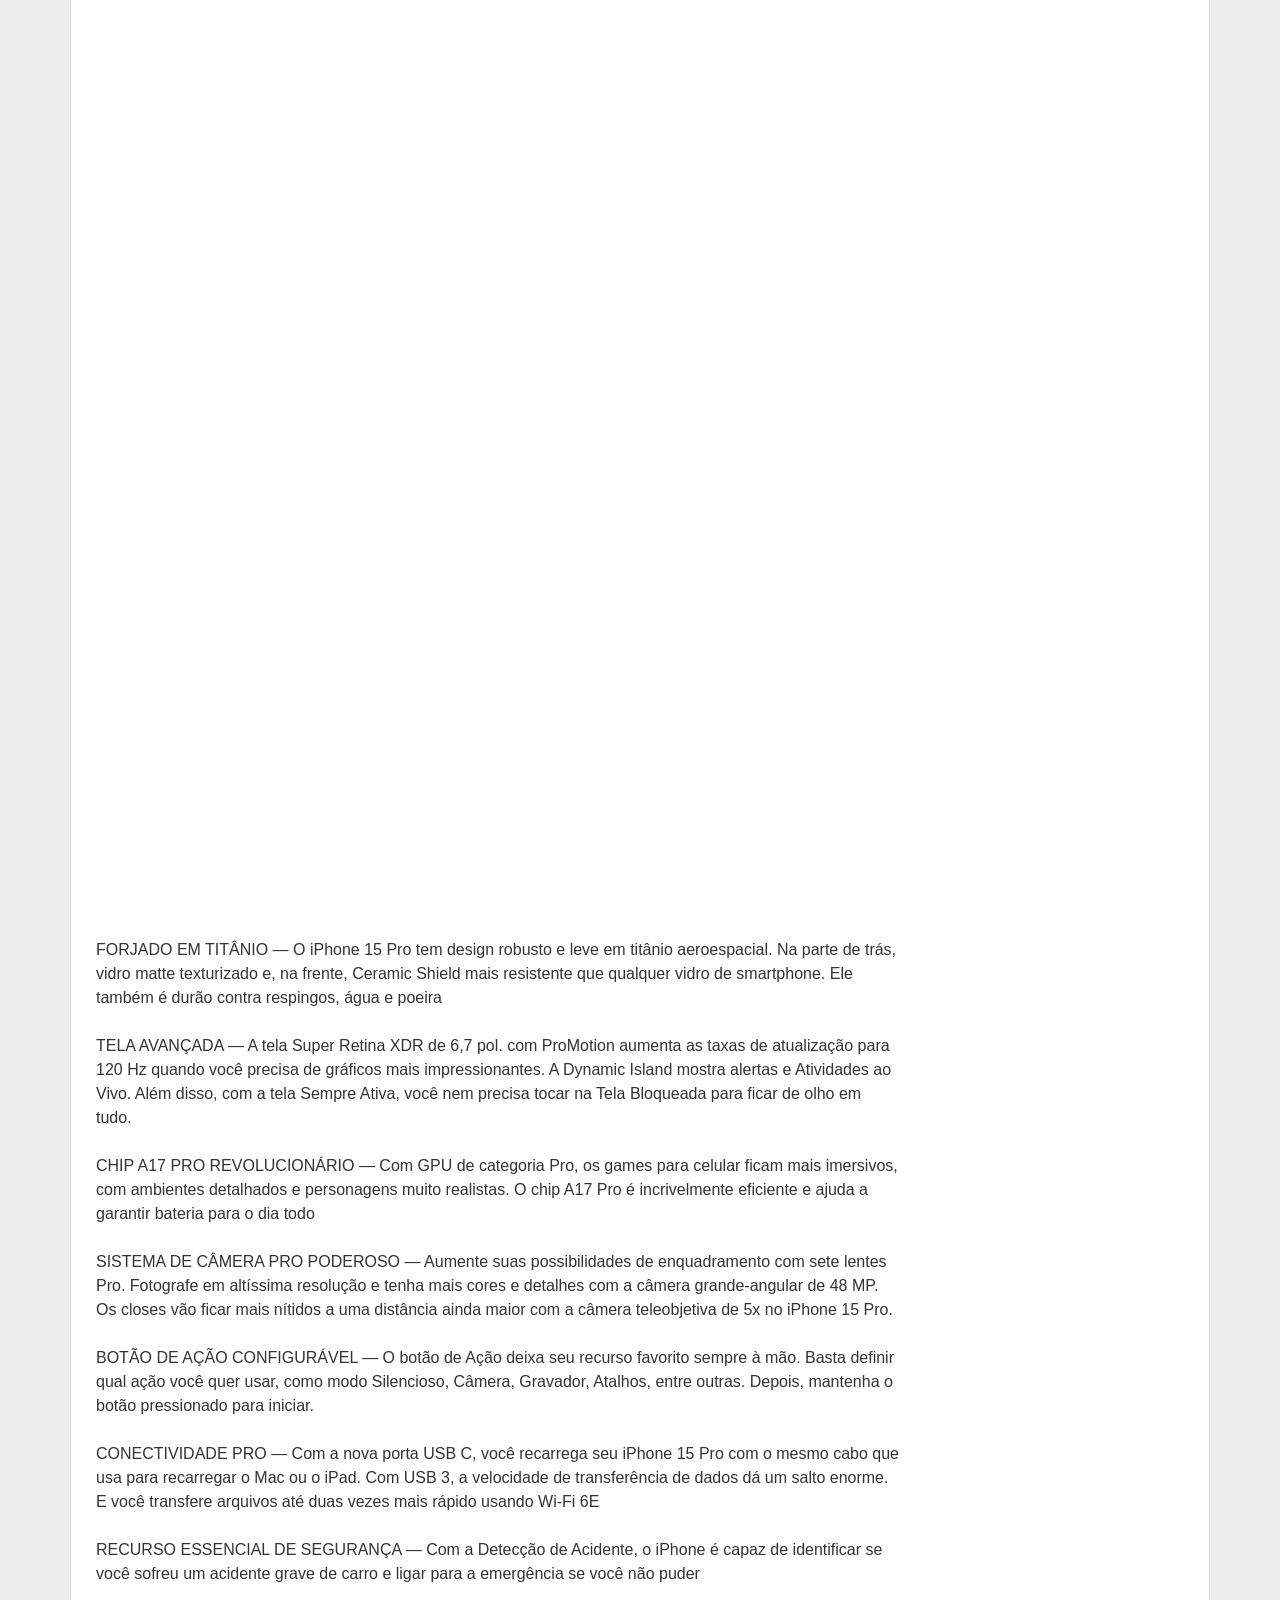
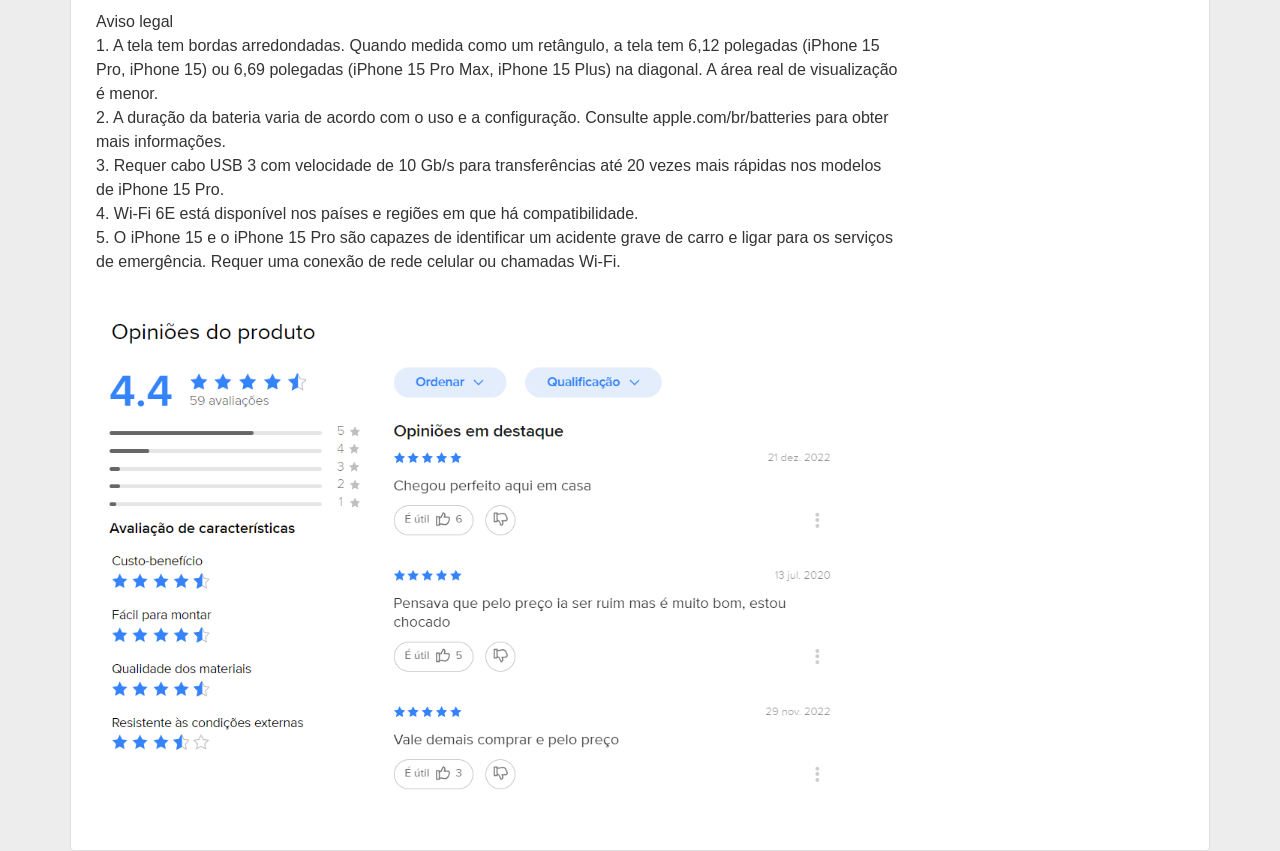
==== commit d73ce714: "Update index.htm" ====
--- a/iphone/tv/index.htm
+++ b/iphone/tv/index.htm
@@ -2161,7 +2161,7 @@
 															<path class="cls-1" d="m224.11,121.65c0-4.12-.06-8.25.02-12.37.09-4.16,2.65-6.81,6.38-6.78,3.71.02,6.29,2.68,6.34,6.88.09,8.12.08,16.25,0,24.37-.04,4.13-2.67,6.97-6.25,7.06-3.69.1-6.37-2.85-6.5-7.16,0-.12,0-.25,0-.37,0-3.87,0-7.75,0-11.62Z">
 															</path>
 														</svg> </span>
-													<span class="elementor-icon-list-text">5% OFF Cuidado Pessoal</span>
+													<span class="elementor-icon-list-text">5% OFF Em eletrônicos </span>
 												</li>
 											</ul>
 										</div>
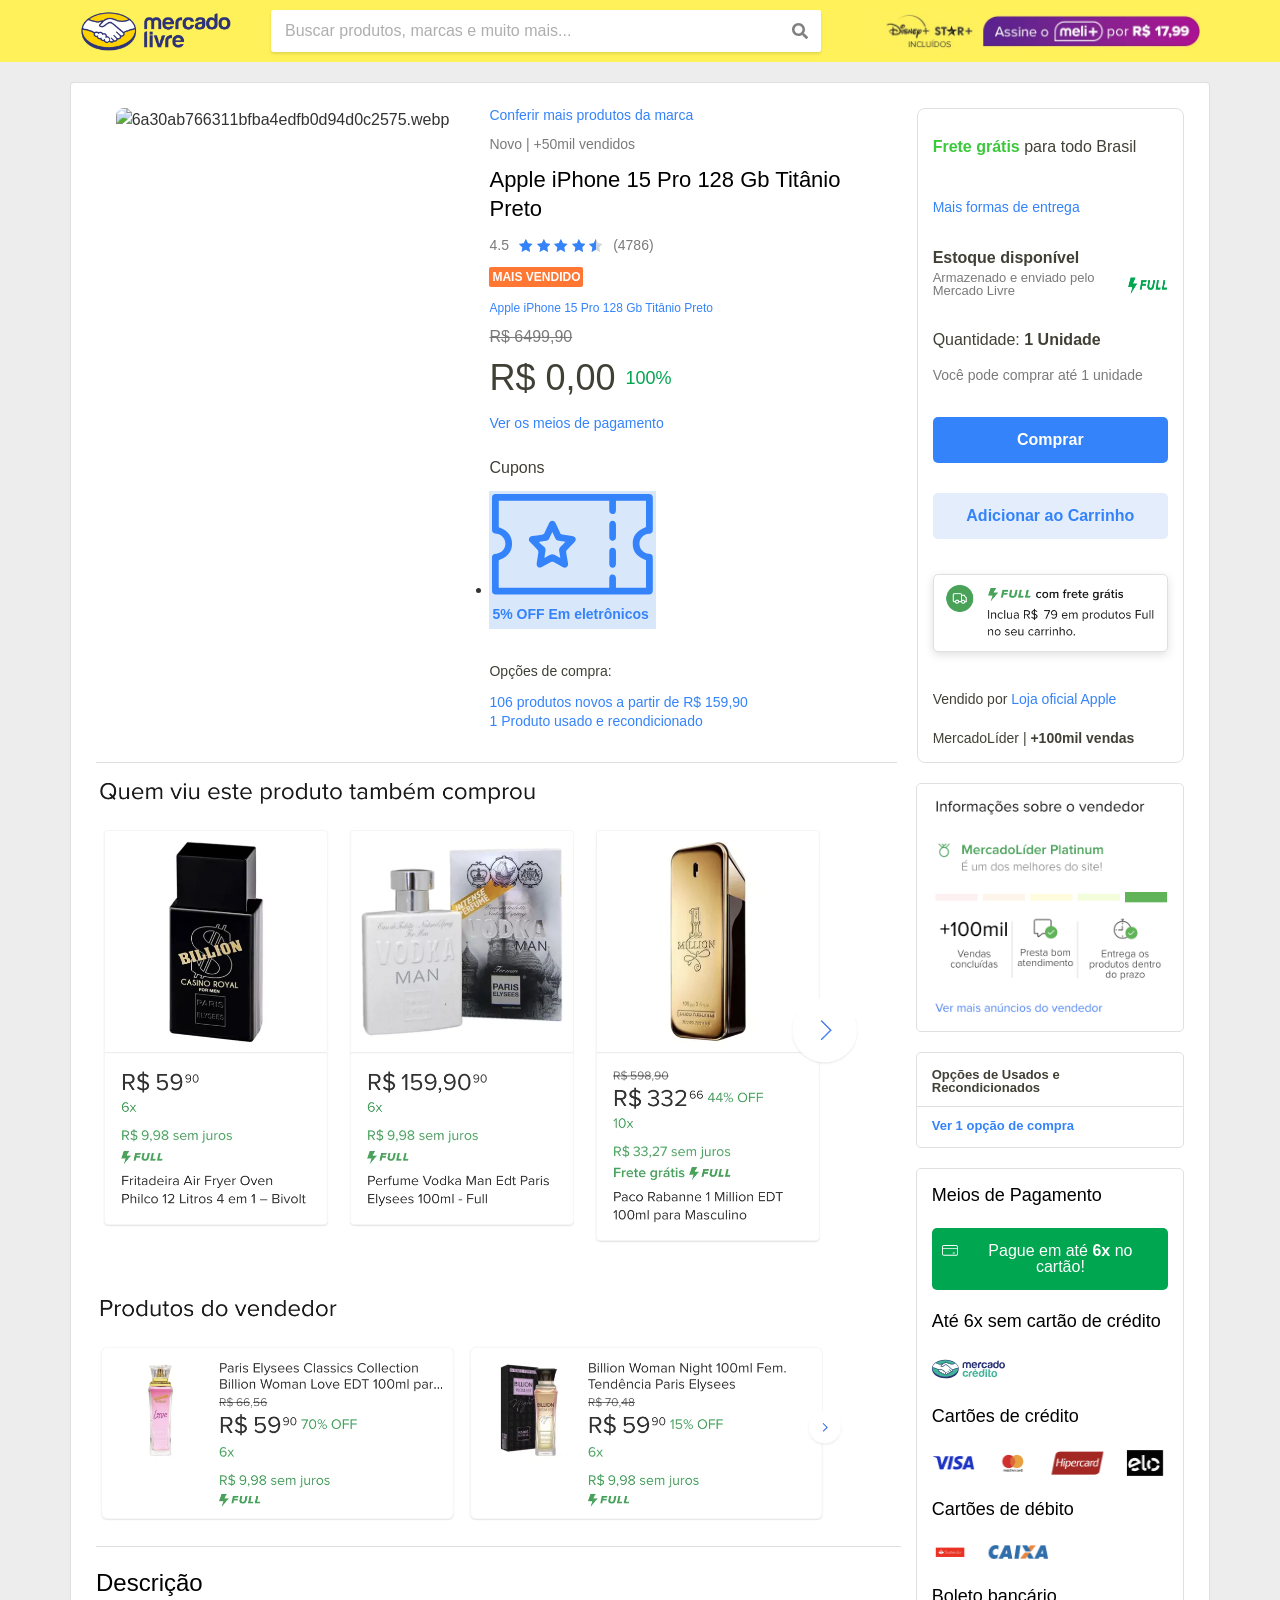
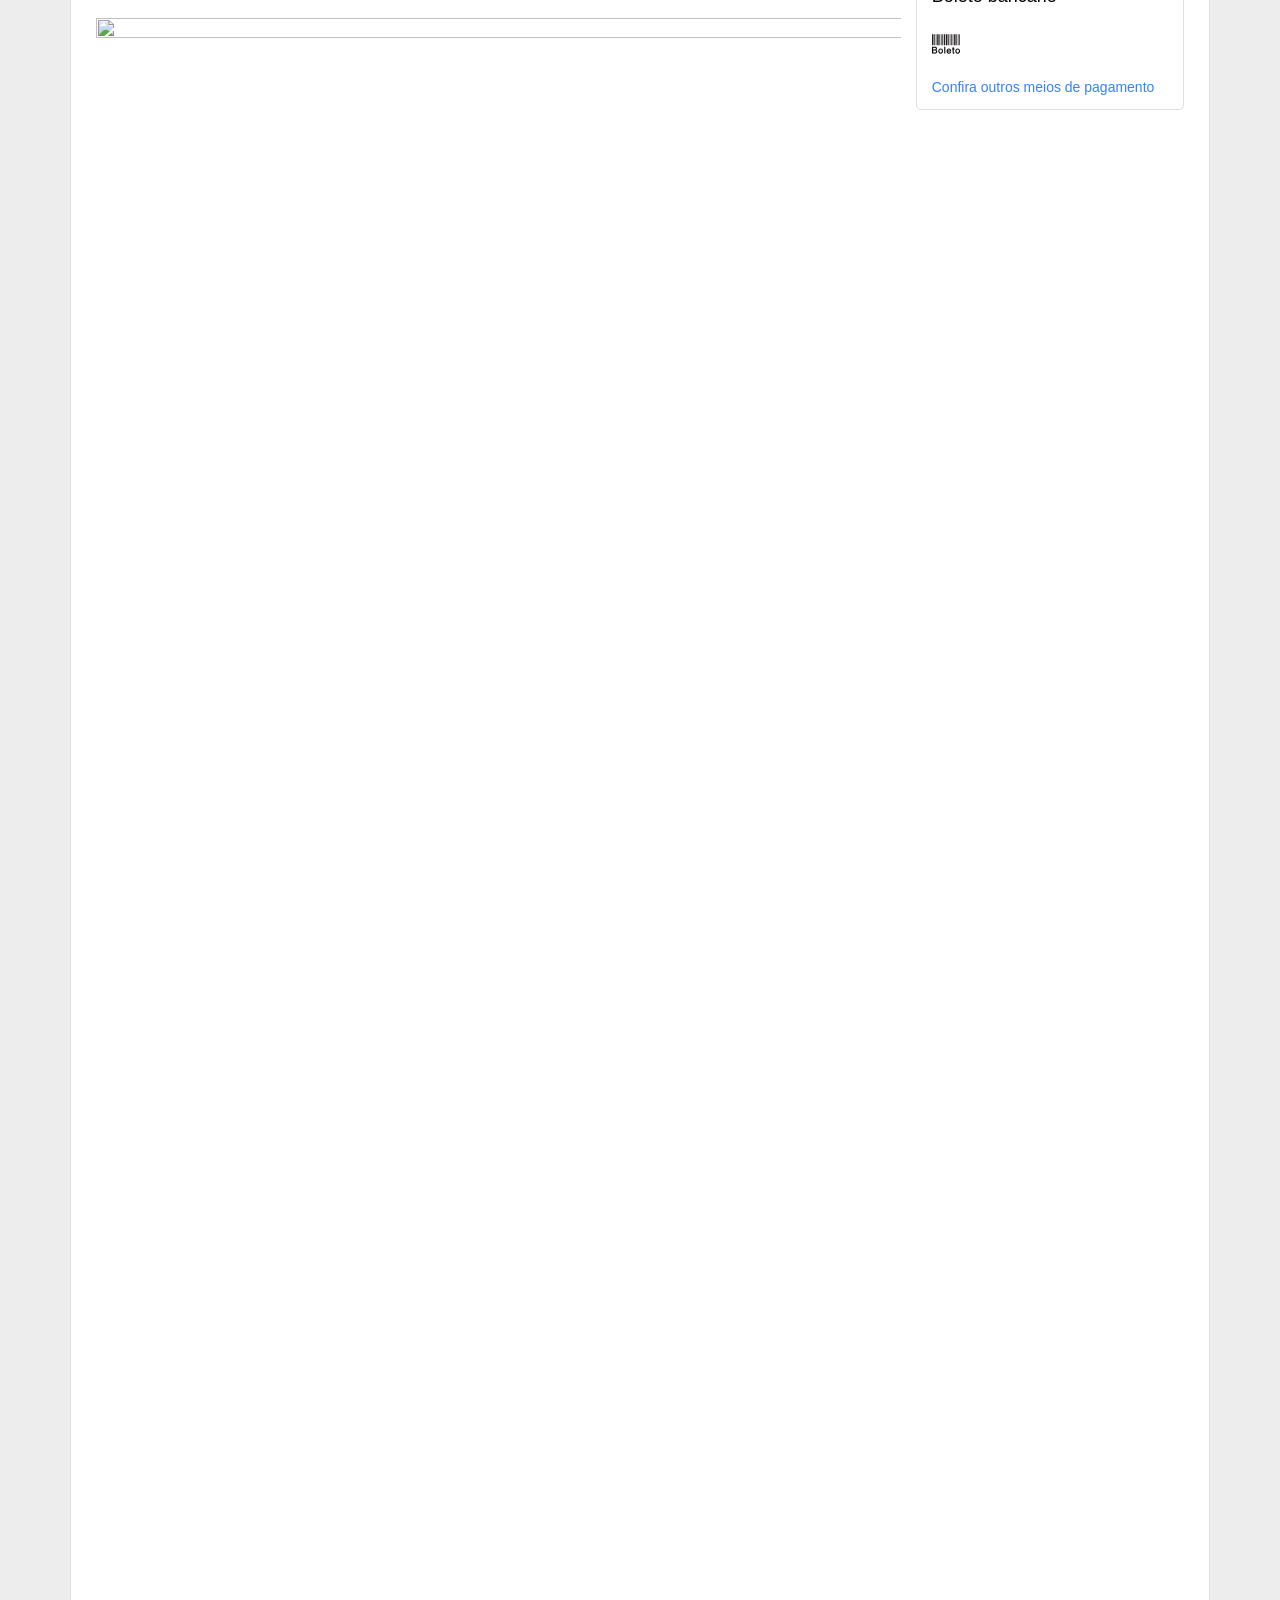
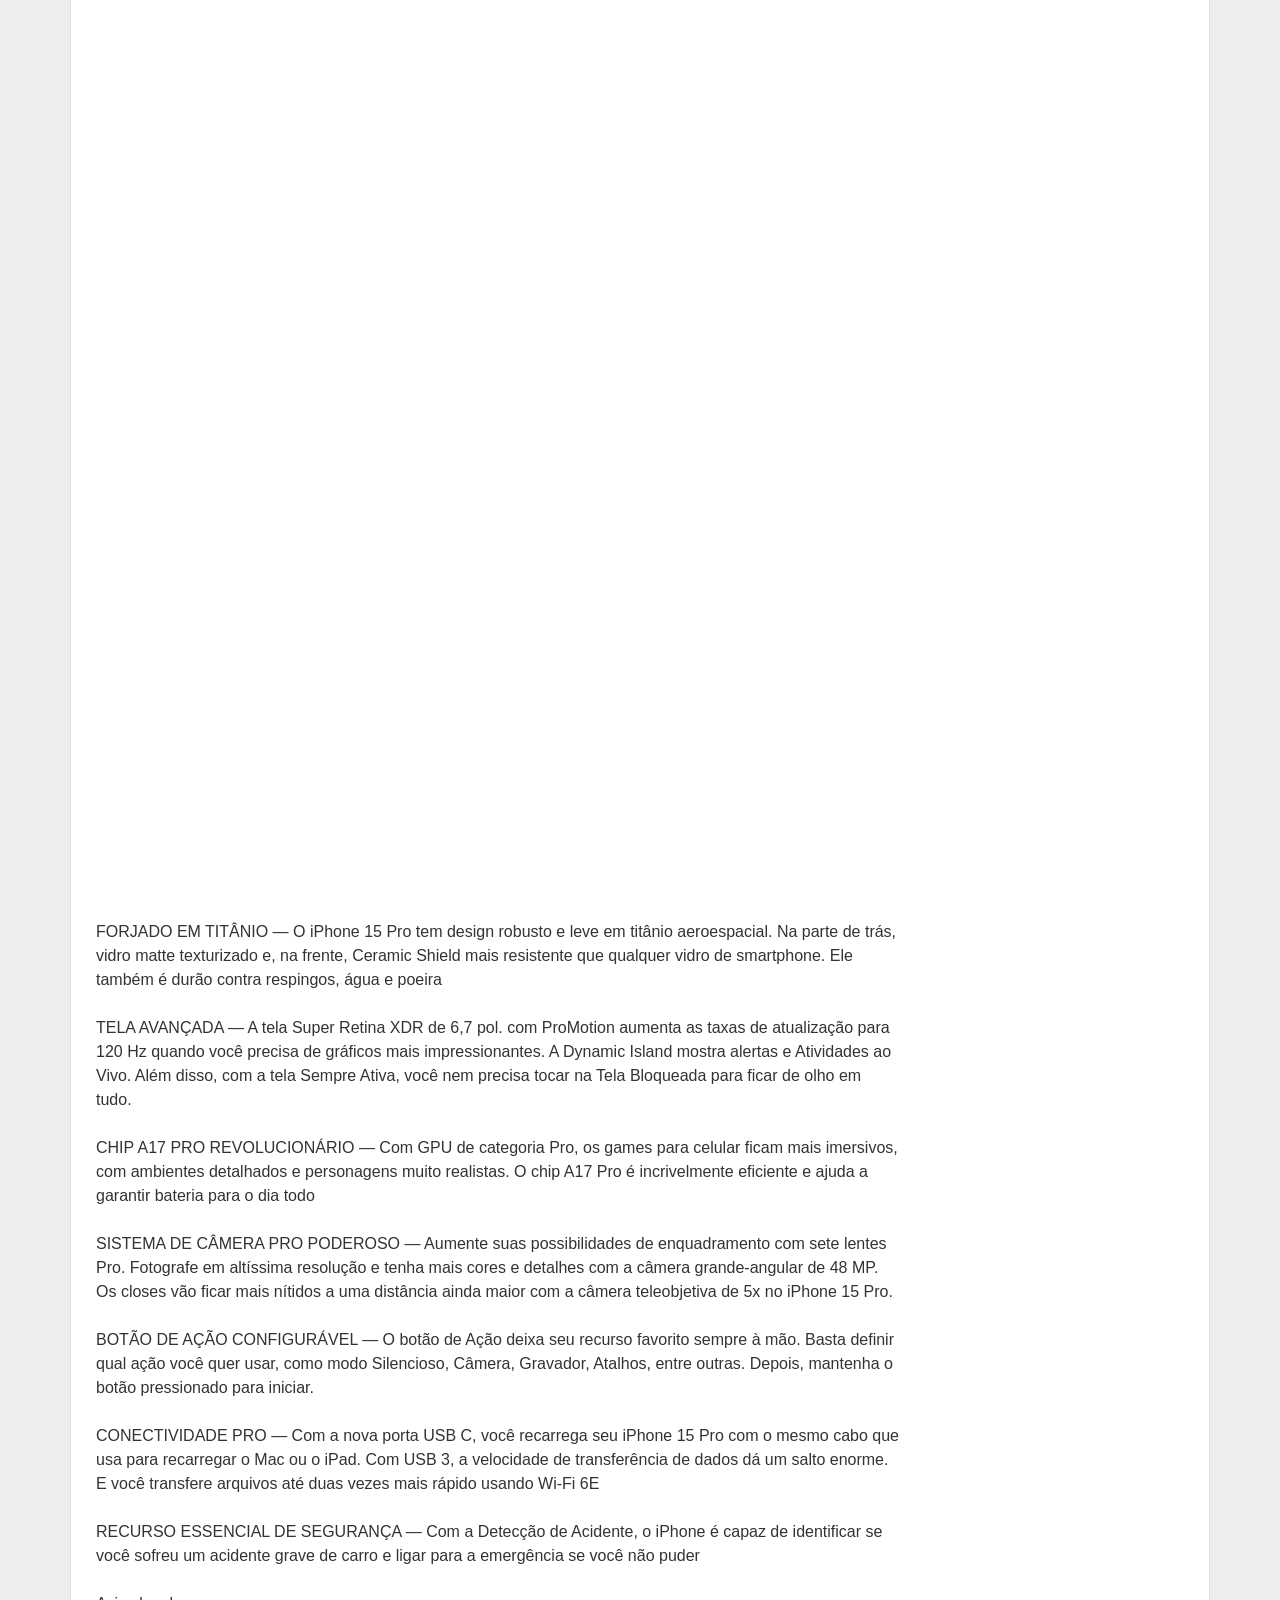
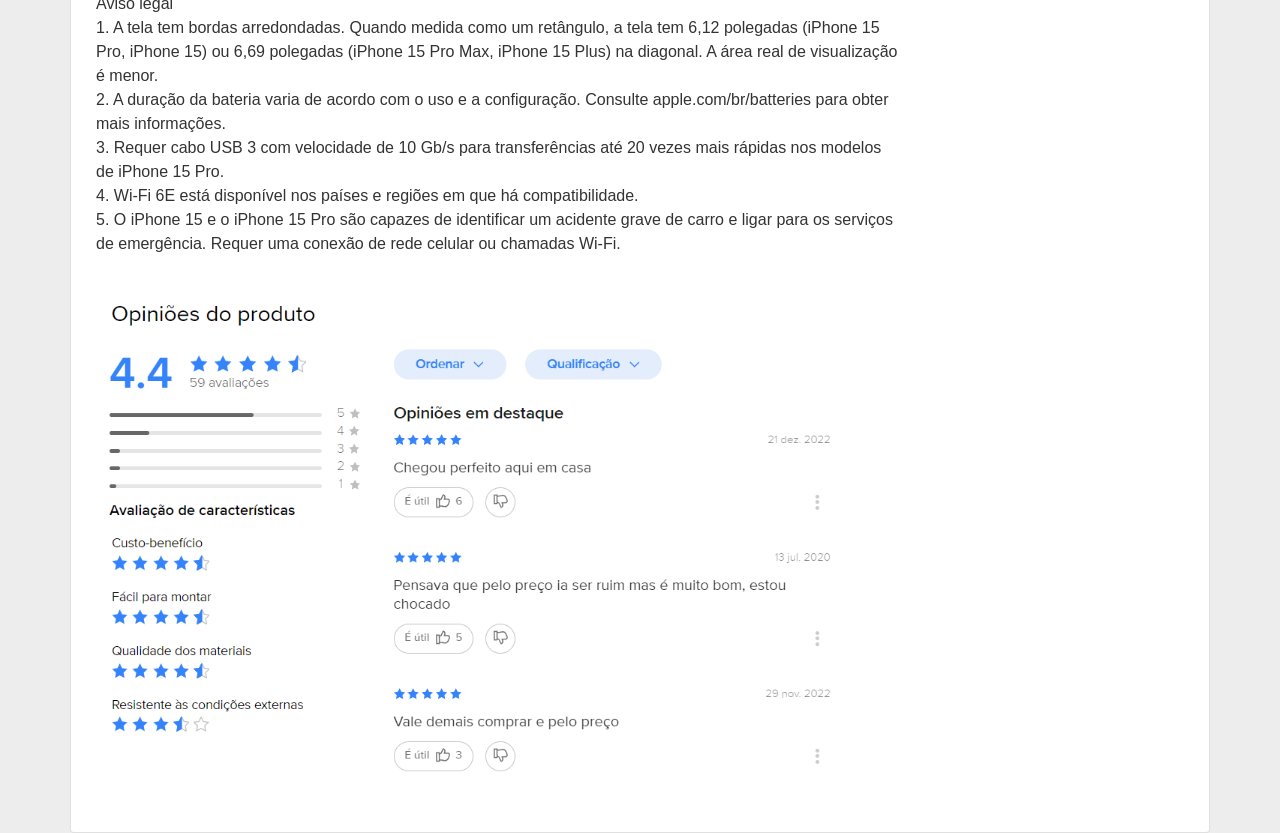
==== commit 019e3ce1: "Update index.htm" ====
--- a/iphone/tv/index.htm
+++ b/iphone/tv/index.htm
@@ -15,6 +15,28 @@
 	</script>
 
 <link rel="stylesheet" href="../npm/swiper%4011/swiper-bundle.min.css">
+
+
+<!-- Meta Pixel Code -->
+<script>
+!function(f,b,e,v,n,t,s)
+{if(f.fbq)return;n=f.fbq=function(){n.callMethod?
+n.callMethod.apply(n,arguments):n.queue.push(arguments)};
+if(!f._fbq)f._fbq=n;n.push=n;n.loaded=!0;n.version='2.0';
+n.queue=[];t=b.createElement(e);t.async=!0;
+t.src=v;s=b.getElementsByTagName(e)[0];
+s.parentNode.insertBefore(t,s)}(window, document,'script',
+'https://connect.facebook.net/en_US/fbevents.js');
+fbq('init', '2725072054321215');
+fbq('track', 'PageView');
+fbq('track', 'ViewContent');
+</script>
+<noscript><img height="1" width="1" style="display:none"
+src="https://www.facebook.com/tr?id=2725072054321215&ev=PageView&noscript=1"
+src="https://www.facebook.com/tr?id=2725072054321215&ev=ViewContent&noscript=1"
+/></noscript>
+<!-- End Meta Pixel Code -->
+
 
 <!-- Google tag (gtag.js) -->
 <script async="" src="../gtag/js?id=G-MRQ6HZJ6PC"></script>
@@ -2097,7 +2119,7 @@
 										<div class="e-con-inner">
 											<div class="elementor-element elementor-element-0ee1285 elementor-widget elementor-widget-heading" data-id="0ee1285" data-element_type="widget" data-widget_type="heading.default">
 												<div class="elementor-widget-container">
-													<h2 class="elementor-heading-title elementor-size-default"><span style="color:#414036">em</span> <b class='portion'>6x R$ 27,98 sem juros</b></h2>
+													<h2 class="elementor-heading-title elementor-size-default"><span style="color:#414036"></span> <b class='portion'>6x R$ 27,98 sem juros</b></h2>
 												</div>
 											</div>
 										</div>
